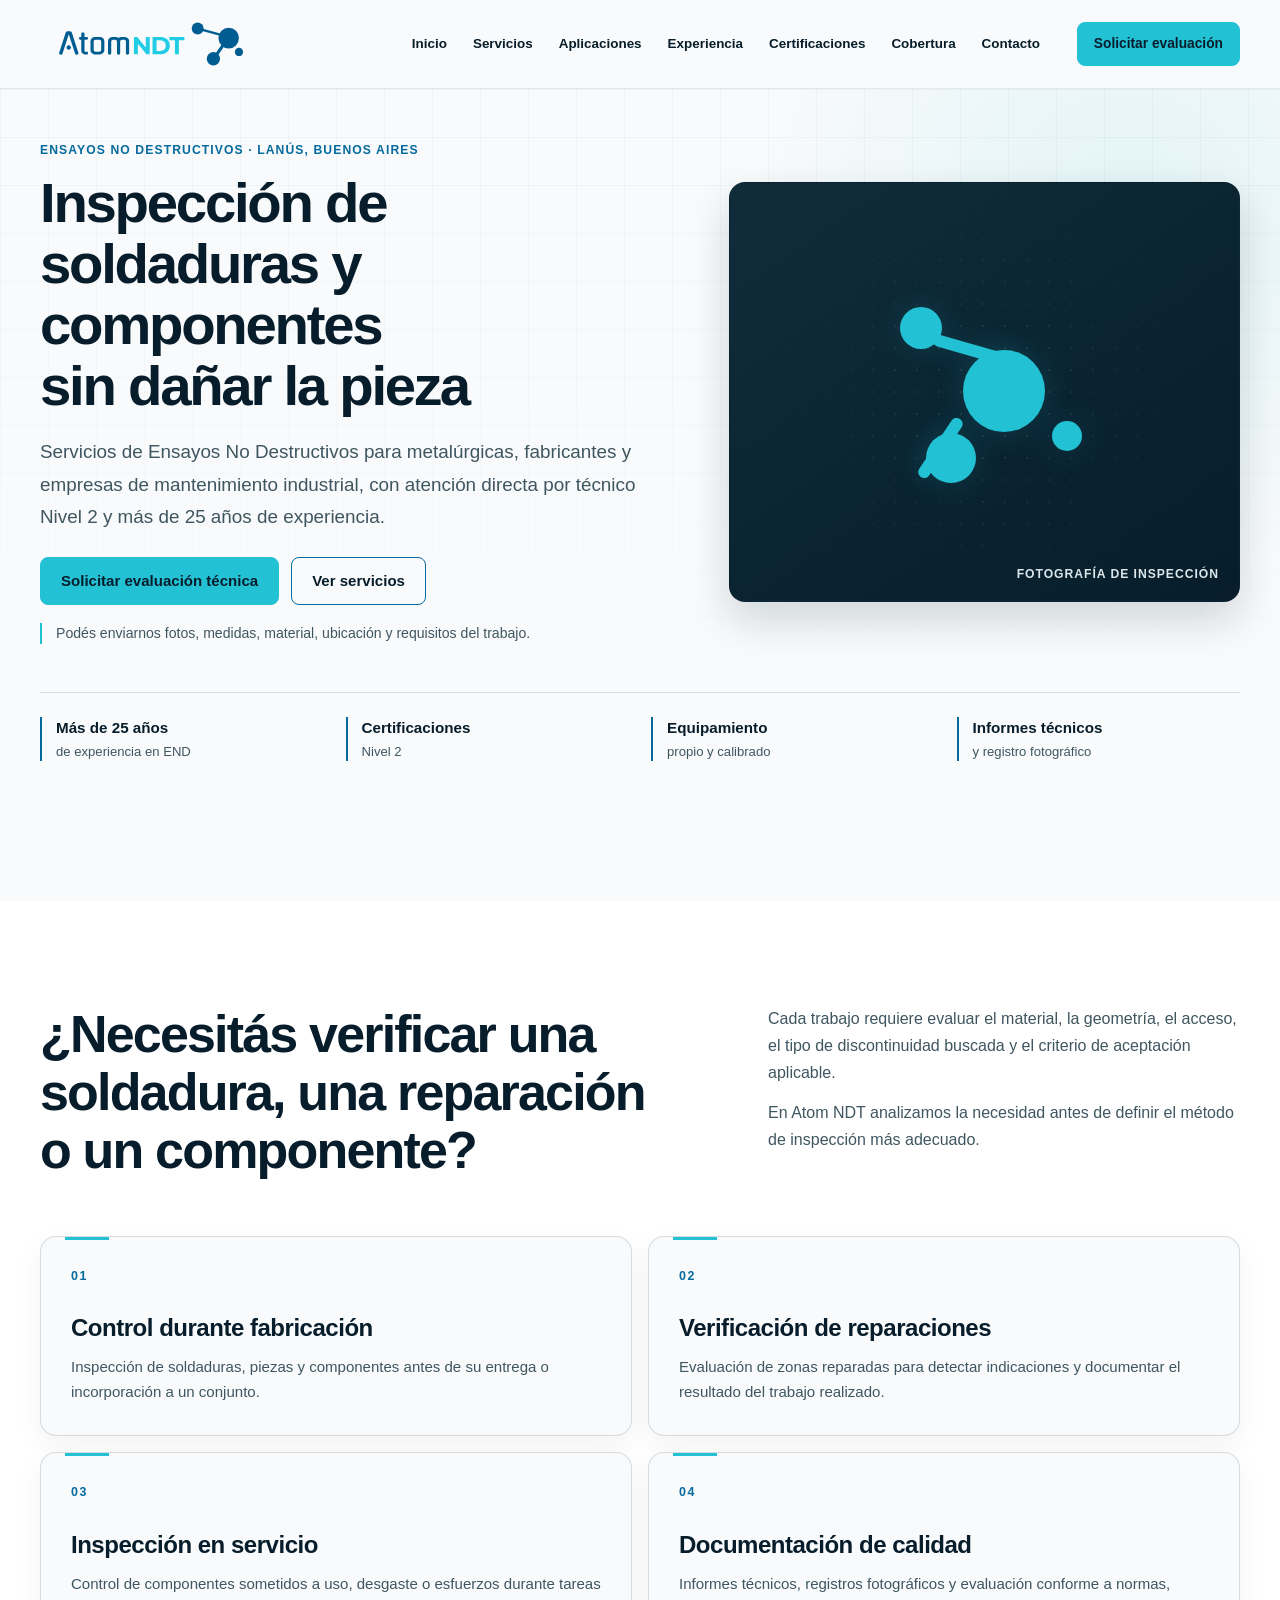
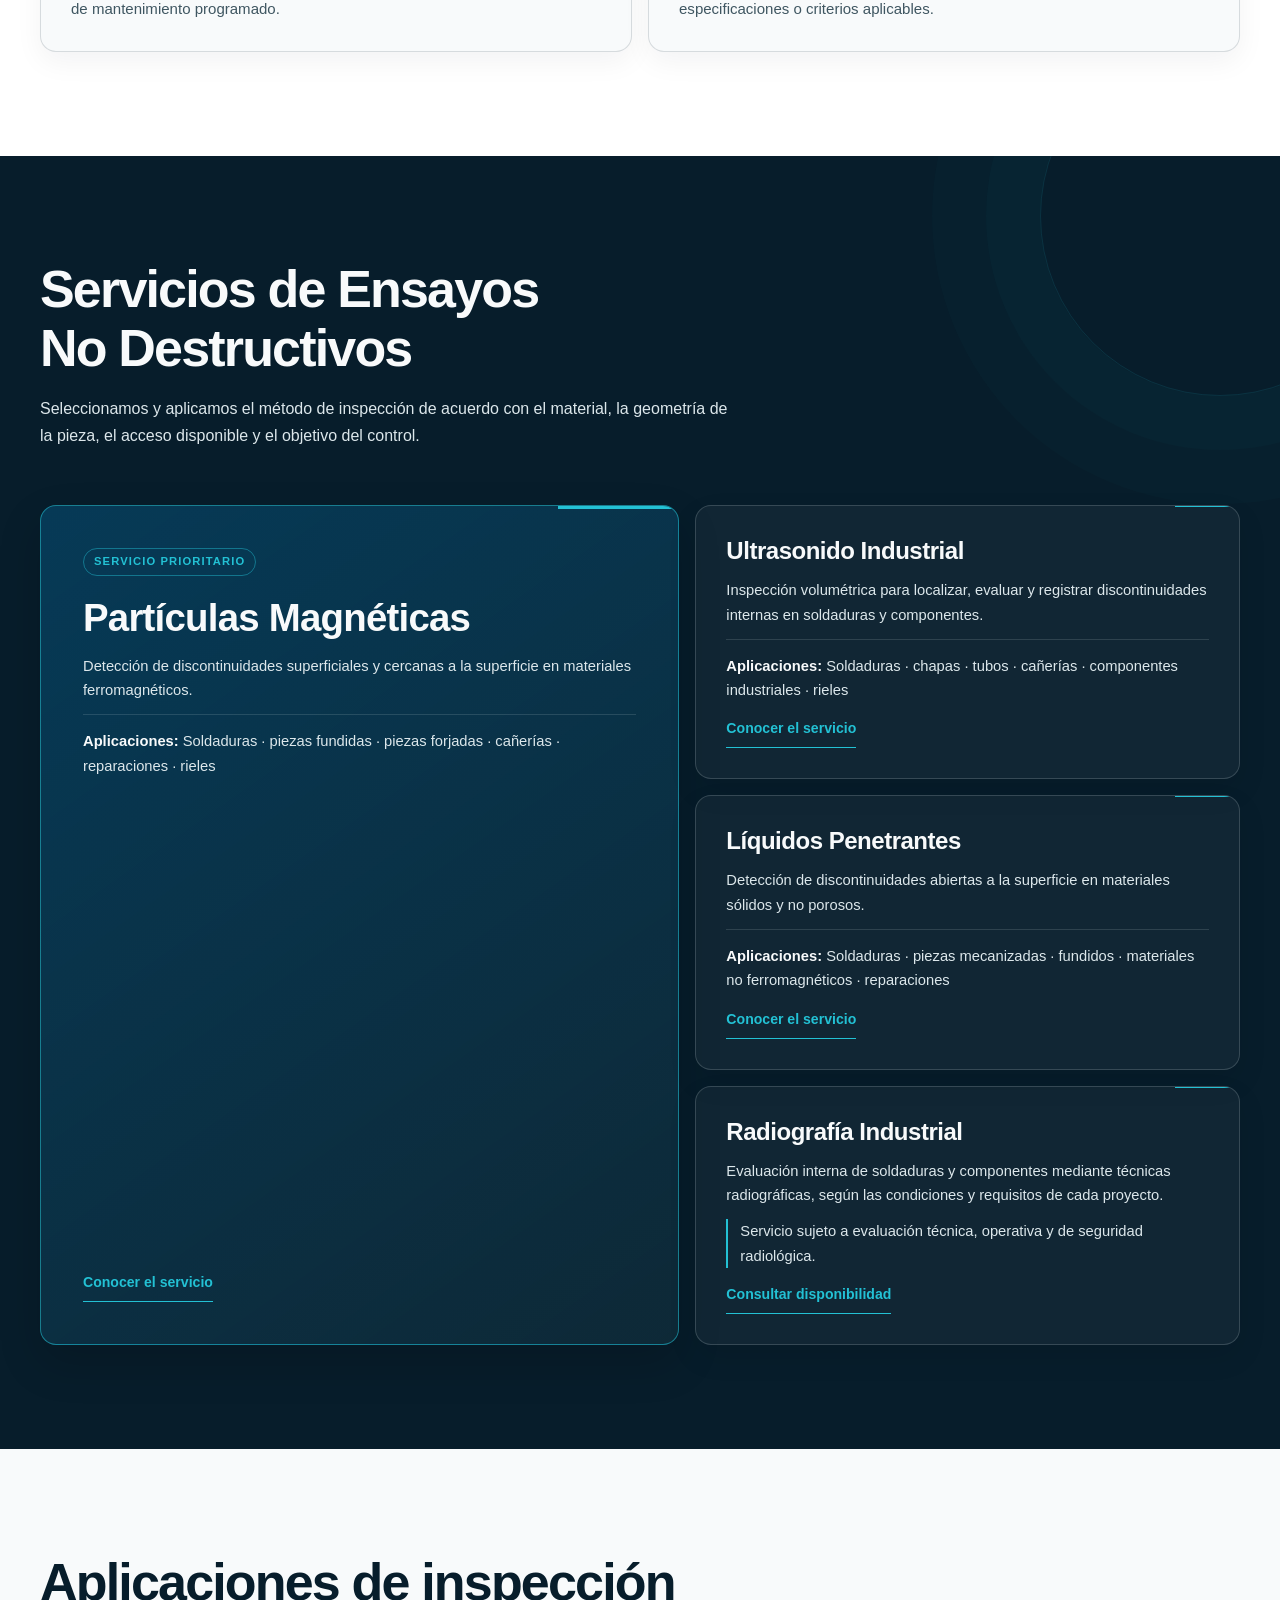
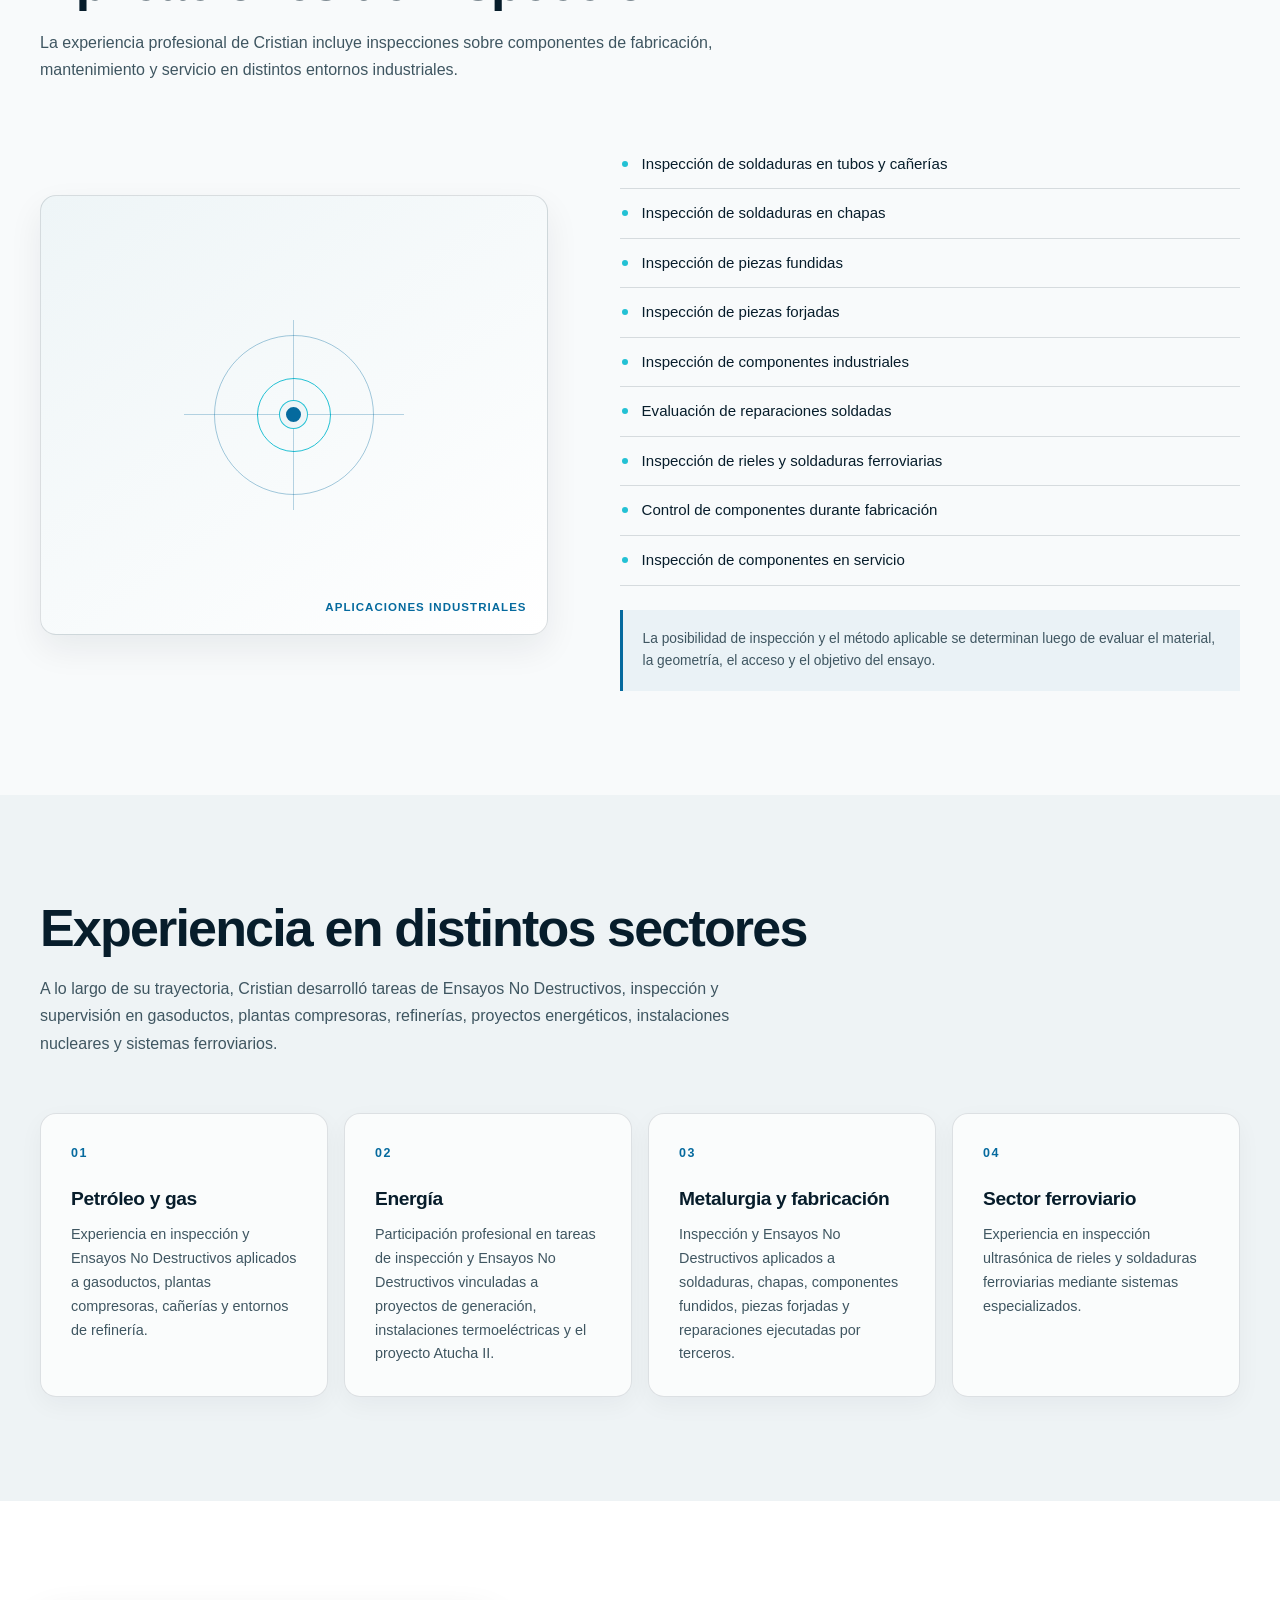
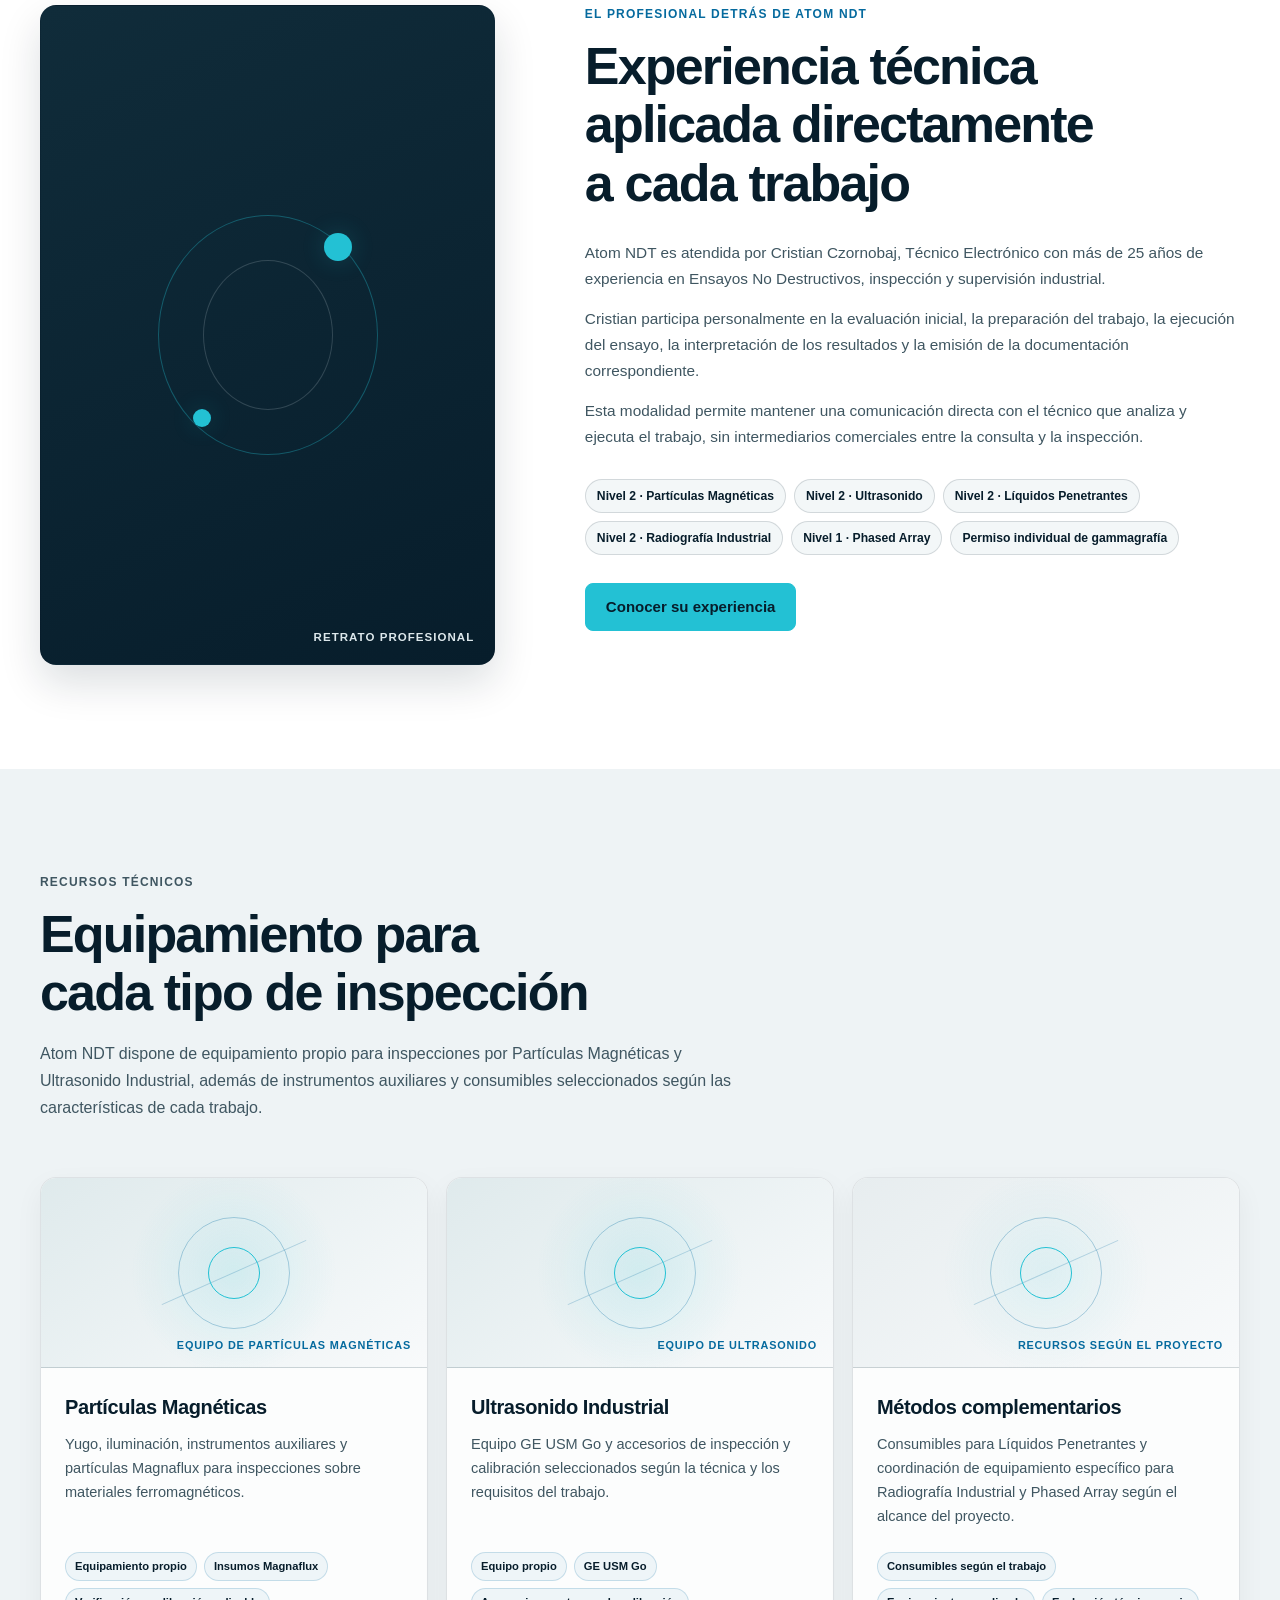
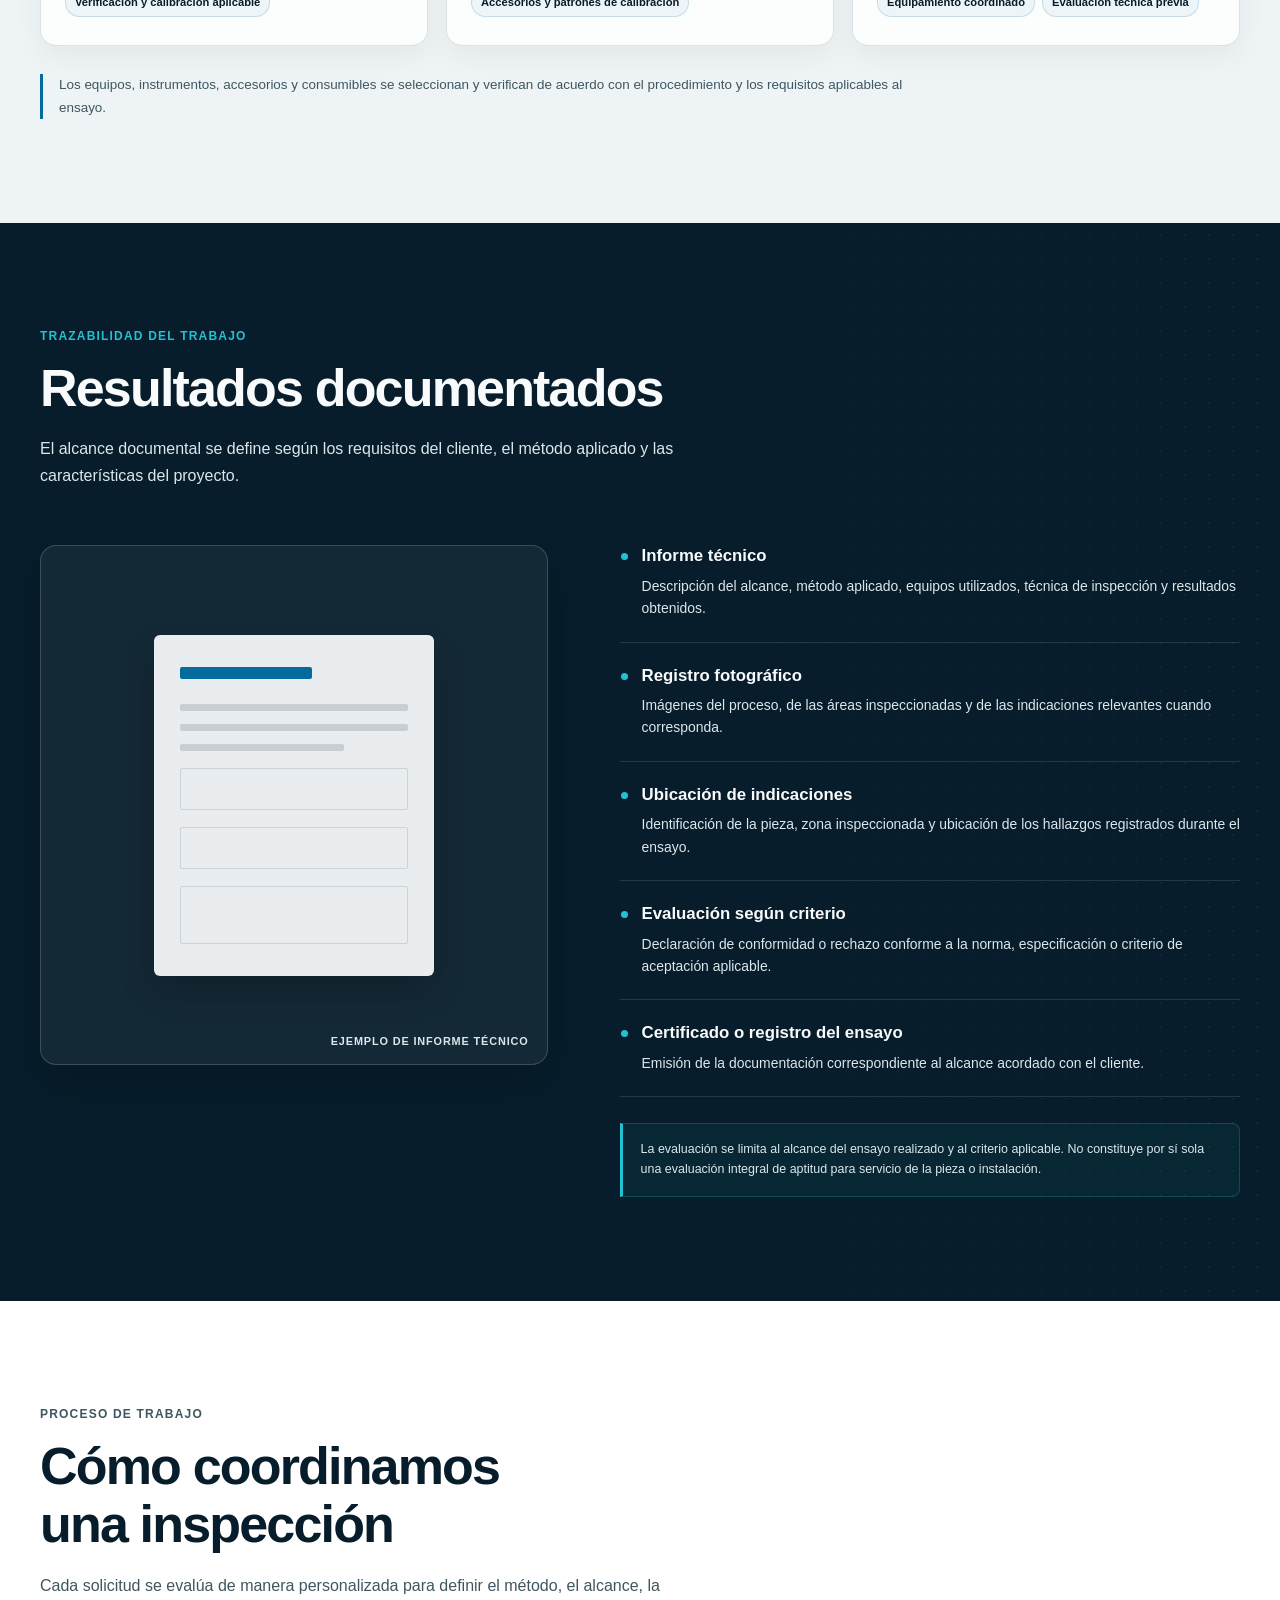
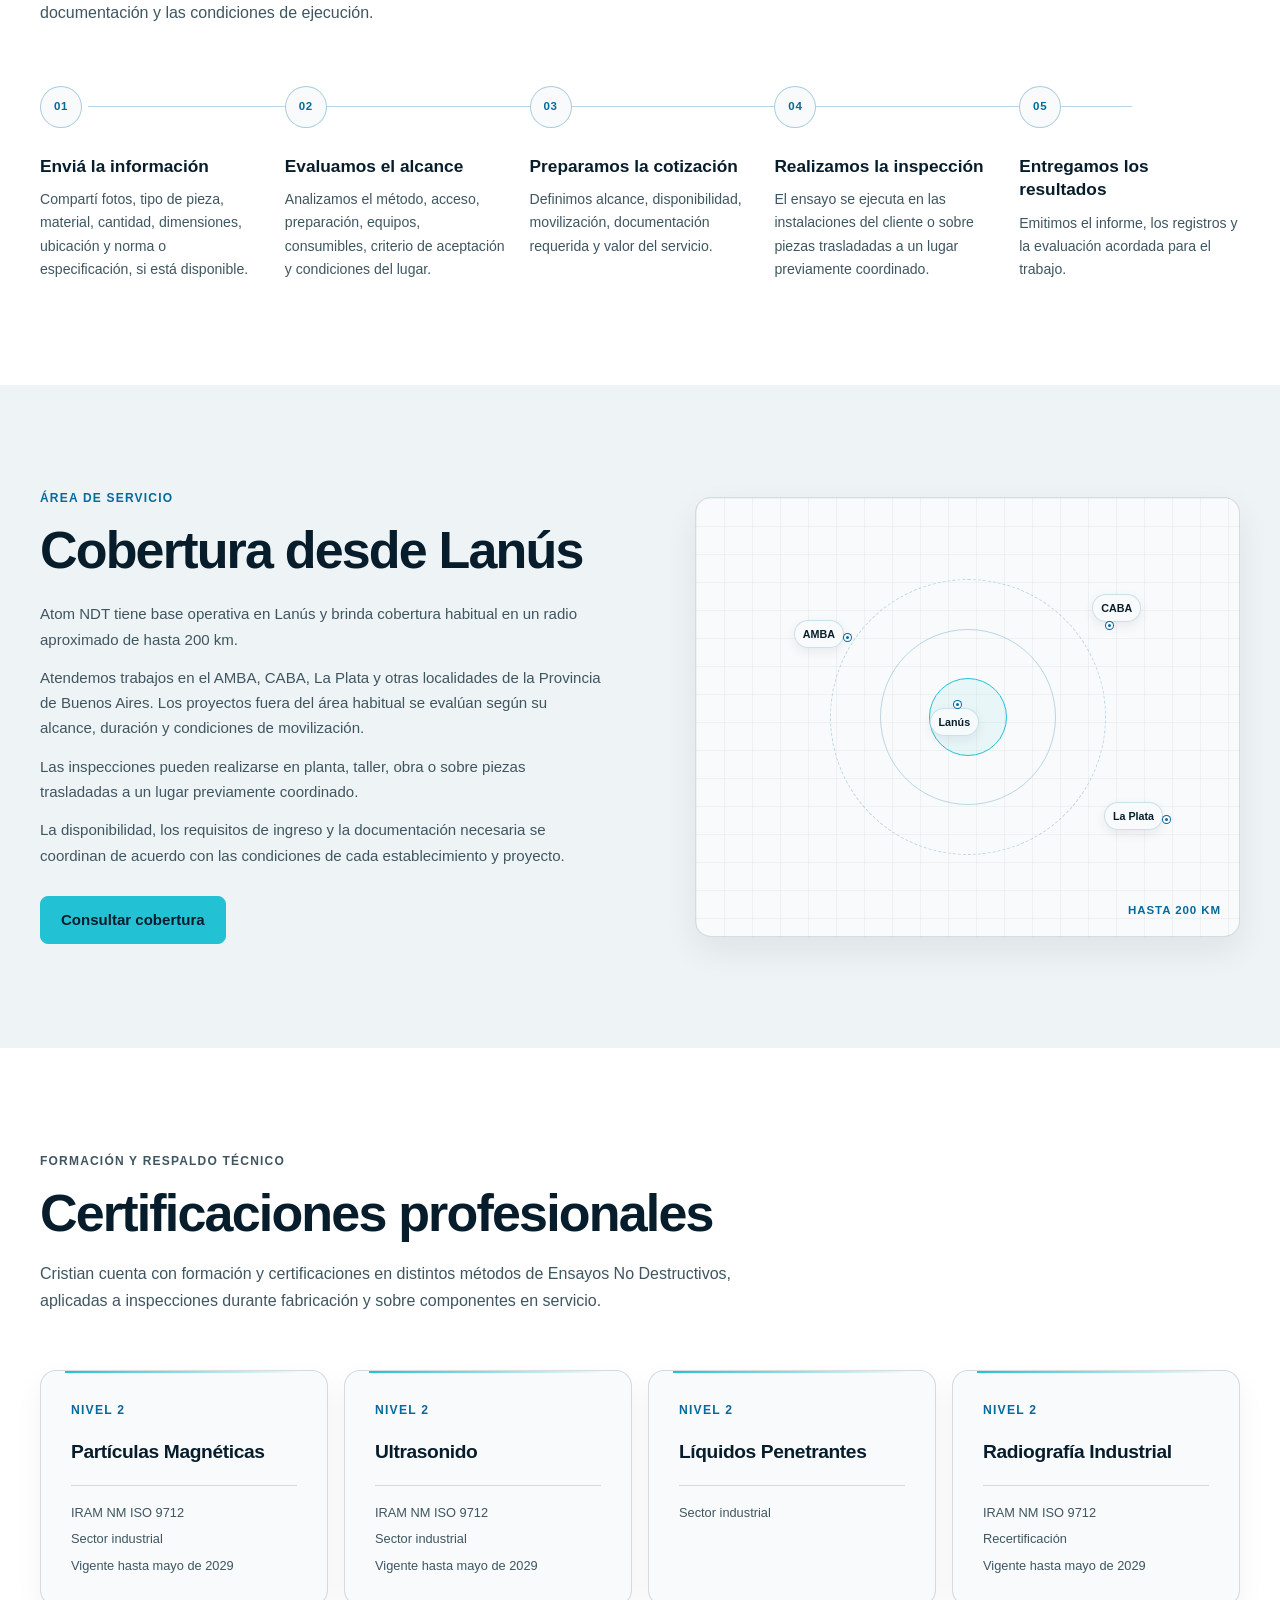
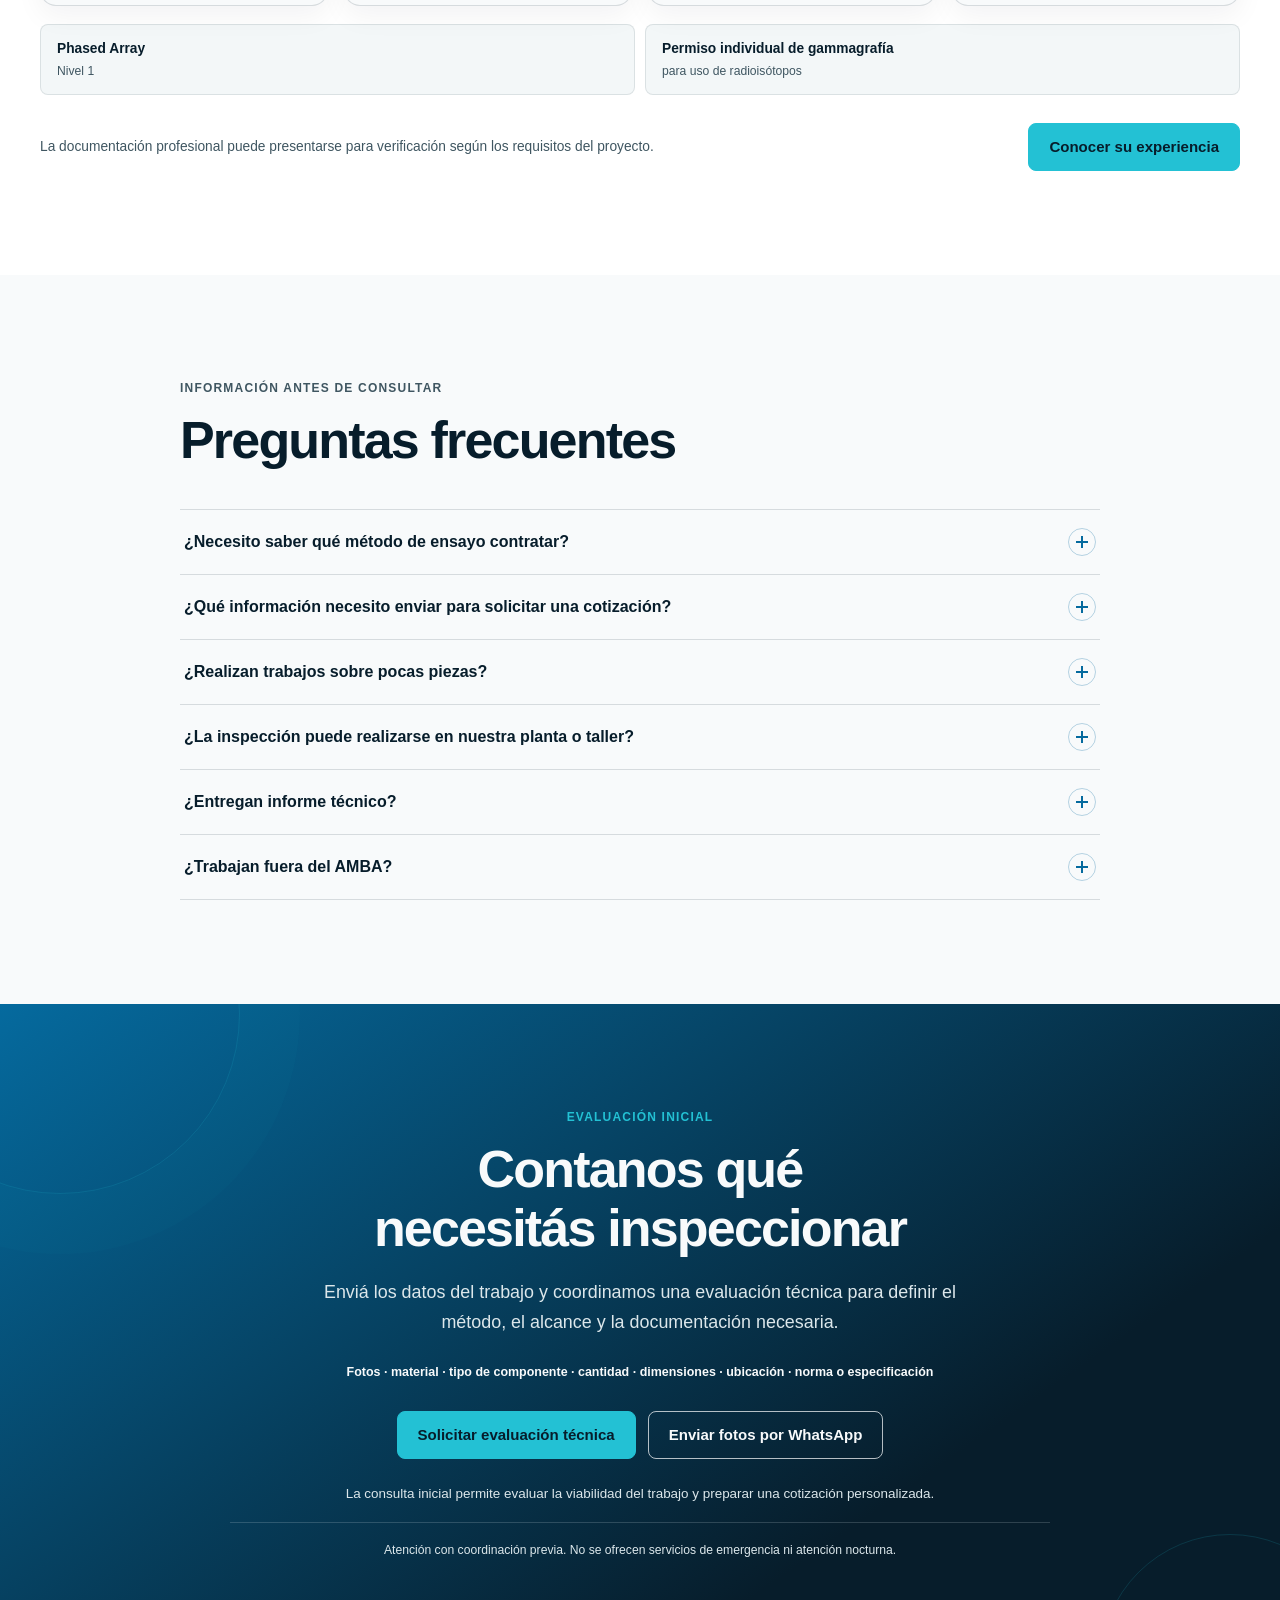
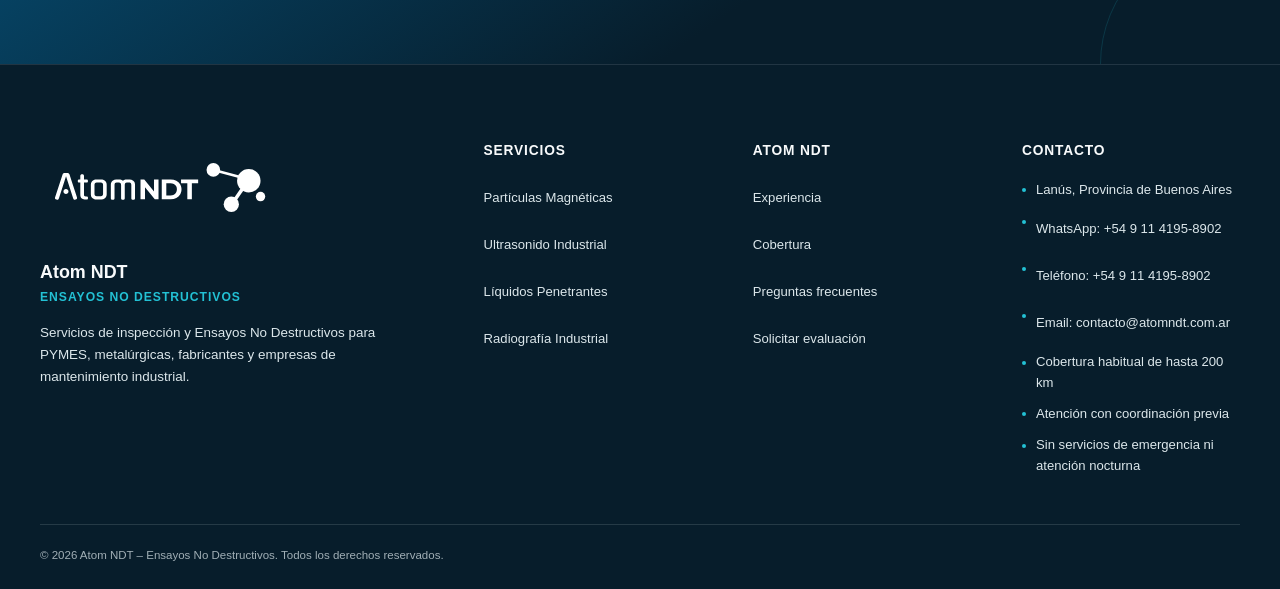
==== index.html @ 3767a413 "Initial Atom NDT website" ====
<!DOCTYPE html>
<html lang="es-AR">
<head>
  <meta charset="UTF-8">
  <meta name="viewport" content="width=device-width, initial-scale=1">
  <meta name="description" content="Servicios de Ensayos No Destructivos para PYMES, metalúrgicas, fabricantes y empresas de mantenimiento. Partículas Magnéticas, Ultrasonido, Líquidos Penetrantes y Radiografía Industrial con base en Lanús.">
  <meta name="robots" content="index, follow">
  <meta name="author" content="Atom NDT">

  <title>Atom NDT | Ensayos No Destructivos en Buenos Aires</title>

  <link rel="canonical" href="https://atomndt.com.ar/">
  <meta property="og:type" content="website">
  <meta property="og:locale" content="es_AR">
  <meta property="og:site_name" content="Atom NDT">
  <meta property="og:title" content="Atom NDT | Ensayos No Destructivos">
  <meta property="og:description" content="Inspección de soldaduras, piezas y componentes mediante Ensayos No Destructivos, con atención directa y base operativa en Lanús.">
  <meta property="og:url" content="https://atomndt.com.ar/">
  <meta property="og:image" content="https://atomndt.com.ar/assets/images/og-atom-ndt.jpg">
  <meta property="og:image:secure_url" content="https://atomndt.com.ar/assets/images/og-atom-ndt.jpg">
  <meta property="og:image:type" content="image/jpeg">
  <meta property="og:image:width" content="1200">
  <meta property="og:image:height" content="630">
  <meta property="og:image:alt" content="Atom NDT – Ensayos No Destructivos">

  <meta name="twitter:card" content="summary_large_image">
  <meta name="twitter:title" content="Atom NDT | Ensayos No Destructivos">
  <meta name="twitter:description" content="Servicios de Ensayos No Destructivos para empresas industriales, con atención directa desde Lanús.">
  <meta name="twitter:image" content="https://atomndt.com.ar/assets/images/og-atom-ndt.jpg">
  <meta name="twitter:image:alt" content="Atom NDT – Ensayos No Destructivos">

  <link rel="icon" type="image/png" href="assets/images/favicon-atomndt.png">
  <link rel="shortcut icon" type="image/png" href="assets/images/favicon-atomndt.png">
  <link rel="stylesheet" href="css/styles.css">

  <script type="application/ld+json">
    {
      "@context": "https://schema.org",
      "@type": "ProfessionalService",
      "name": "Atom NDT",
      "alternateName": "Atom NDT – Ensayos No Destructivos",
      "url": "https://atomndt.com.ar/",
      "email": "contacto@atomndt.com.ar",
      "telephone": "+5491141958902",
      "description": "Servicios de Ensayos No Destructivos para empresas industriales.",
      "areaServed": [
        "Lanús",
        "Área Metropolitana de Buenos Aires",
        "Provincia de Buenos Aires"
      ],
      "address": {
        "@type": "PostalAddress",
        "addressLocality": "Lanús",
        "addressRegion": "Buenos Aires",
        "addressCountry": "AR"
      },
      "knowsAbout": [
        "Partículas Magnéticas",
        "Ultrasonido Industrial",
        "Líquidos Penetrantes",
        "Radiografía Industrial"
      ]
    }
  </script>
</head>
<body>
  <header class="site-header" data-header>
    <div class="container header-inner">
      <a class="brand site-brand site-brand--header" href="#inicio" aria-label="Atom NDT — Inicio">
        <img class="site-brand__image site-brand__image--header" src="assets/images/logo-atom-ndt-header.svg" alt="Atom NDT – Ensayos No Destructivos" width="3276" height="1208">
      </a>

      <button class="menu-toggle" type="button" aria-label="Abrir menú" aria-expanded="false" aria-controls="primary-navigation" data-menu-toggle>
        <span aria-hidden="true"></span>
        <span aria-hidden="true"></span>
        <span aria-hidden="true"></span>
      </button>

      <nav class="primary-navigation" id="primary-navigation" aria-label="Navegación principal" data-navigation>
        <ul class="nav-list">
          <li><a href="#inicio">Inicio</a></li>
          <li><a href="#servicios">Servicios</a></li>
          <li><a href="#aplicaciones-industriales">Aplicaciones</a></li>
          <li><a href="#experiencia">Experiencia</a></li>
          <li><a href="#certificaciones">Certificaciones</a></li>
          <li><a href="#cobertura">Cobertura</a></li>
          <li><a href="#contacto">Contacto</a></li>
        </ul>
        <a class="button button-small nav-cta" href="https://wa.me/5491141958902?text=Hola%2C%20quisiera%20solicitar%20una%20evaluaci%C3%B3n%20t%C3%A9cnica%20para%20un%20trabajo%20de%20Ensayos%20No%20Destructivos." target="_blank" rel="noopener noreferrer">Solicitar evaluación</a>
      </nav>
    </div>
  </header>

  <main>
    <section class="hero" id="inicio">
      <div class="container hero-grid">
        <div class="hero-content">
          <p class="eyebrow">Ensayos No Destructivos <span aria-hidden="true">·</span> Lanús, Buenos Aires</p>
          <h1>Inspección de soldaduras y componentes sin dañar la pieza</h1>
          <p class="hero-summary">Servicios de Ensayos No Destructivos para metalúrgicas, fabricantes y empresas de mantenimiento industrial, con atención directa por técnico Nivel 2 y más de 25 años de experiencia.</p>

          <div class="hero-actions">
            <a class="button" href="https://wa.me/5491141958902?text=Hola%2C%20quisiera%20solicitar%20una%20evaluaci%C3%B3n%20t%C3%A9cnica%20para%20un%20trabajo%20de%20Ensayos%20No%20Destructivos." target="_blank" rel="noopener noreferrer">Solicitar evaluación técnica</a>
            <a class="button button-secondary" href="#servicios">Ver servicios</a>
          </div>

          <p class="hero-note">Podés enviarnos fotos, medidas, material, ubicación y requisitos del trabajo.</p>
        </div>

        <div class="hero-visual" role="img" aria-label="Espacio reservado para una fotografía de inspección">
          <div class="visual-grid" aria-hidden="true"></div>
          <div class="atom-mark" aria-hidden="true">
            <span class="atom-node atom-node-large"></span>
            <span class="atom-node atom-node-top"></span>
            <span class="atom-node atom-node-bottom"></span>
            <span class="atom-node atom-node-side"></span>
            <span class="atom-line atom-line-top"></span>
            <span class="atom-line atom-line-bottom"></span>
          </div>
          <p>Fotografía de inspección</p>
        </div>
      </div>

      <div class="container">
        <ul class="hero-indicators" aria-label="Características destacadas">
          <li><strong>Más de 25 años</strong><span>de experiencia en END</span></li>
          <li><strong>Certificaciones</strong><span>Nivel 2</span></li>
          <li><strong>Equipamiento</strong><span>propio y calibrado</span></li>
          <li><strong>Informes técnicos</strong><span>y registro fotográfico</span></li>
        </ul>
      </div>
    </section>

    <section class="problems-section" id="necesidades" aria-labelledby="problems-title">
      <div class="container">
        <div class="section-heading problems-heading">
          <h2 id="problems-title">¿Necesitás verificar una soldadura, una reparación o un componente?</h2>
          <div class="section-introduction">
            <p>Cada trabajo requiere evaluar el material, la geometría, el acceso, el tipo de discontinuidad buscada y el criterio de aceptación aplicable.</p>
            <p>En Atom NDT analizamos la necesidad antes de definir el método de inspección más adecuado.</p>
          </div>
        </div>

        <div class="problems-grid">
          <article class="problem-card">
            <span class="card-number" aria-hidden="true">01</span>
            <h3>Control durante fabricación</h3>
            <p>Inspección de soldaduras, piezas y componentes antes de su entrega o incorporación a un conjunto.</p>
          </article>

          <article class="problem-card">
            <span class="card-number" aria-hidden="true">02</span>
            <h3>Verificación de reparaciones</h3>
            <p>Evaluación de zonas reparadas para detectar indicaciones y documentar el resultado del trabajo realizado.</p>
          </article>

          <article class="problem-card">
            <span class="card-number" aria-hidden="true">03</span>
            <h3>Inspección en servicio</h3>
            <p>Control de componentes sometidos a uso, desgaste o esfuerzos durante tareas de mantenimiento programado.</p>
          </article>

          <article class="problem-card">
            <span class="card-number" aria-hidden="true">04</span>
            <h3>Documentación de calidad</h3>
            <p>Informes técnicos, registros fotográficos y evaluación conforme a normas, especificaciones o criterios aplicables.</p>
          </article>
        </div>
      </div>
    </section>

    <section class="services-section" id="servicios" aria-labelledby="services-title">
      <div class="container">
        <div class="section-heading services-heading">
          <h2 id="services-title">Servicios de Ensayos No Destructivos</h2>
          <p>Seleccionamos y aplicamos el método de inspección de acuerdo con el material, la geometría de la pieza, el acceso disponible y el objetivo del control.</p>
        </div>

        <div class="services-grid">
          <article class="service-card service-card-primary">
            <p class="service-label">Servicio prioritario</p>
            <h3>Partículas Magnéticas</h3>
            <p>Detección de discontinuidades superficiales y cercanas a la superficie en materiales ferromagnéticos.</p>
            <p class="service-applications"><strong>Aplicaciones:</strong> Soldaduras · piezas fundidas · piezas forjadas · cañerías · reparaciones · rieles</p>
            <a class="service-link" href="particulas-magneticas.html">Conocer el servicio</a>
          </article>

          <article class="service-card">
            <h3>Ultrasonido Industrial</h3>
            <p>Inspección volumétrica para localizar, evaluar y registrar discontinuidades internas en soldaduras y componentes.</p>
            <p class="service-applications"><strong>Aplicaciones:</strong> Soldaduras · chapas · tubos · cañerías · componentes industriales · rieles</p>
            <a class="service-link" href="ultrasonido-industrial.html">Conocer el servicio</a>
          </article>

          <article class="service-card">
            <h3>Líquidos Penetrantes</h3>
            <p>Detección de discontinuidades abiertas a la superficie en materiales sólidos y no porosos.</p>
            <p class="service-applications"><strong>Aplicaciones:</strong> Soldaduras · piezas mecanizadas · fundidos · materiales no ferromagnéticos · reparaciones</p>
            <a class="service-link" href="liquidos-penetrantes.html">Conocer el servicio</a>
          </article>

          <article class="service-card">
            <h3>Radiografía Industrial</h3>
            <p>Evaluación interna de soldaduras y componentes mediante técnicas radiográficas, según las condiciones y requisitos de cada proyecto.</p>
            <p class="service-notice">Servicio sujeto a evaluación técnica, operativa y de seguridad radiológica.</p>
            <a class="service-link" href="https://wa.me/5491141958902?text=Hola%2C%20quisiera%20solicitar%20una%20evaluaci%C3%B3n%20t%C3%A9cnica%20para%20un%20trabajo%20de%20Ensayos%20No%20Destructivos." target="_blank" rel="noopener noreferrer">Consultar disponibilidad</a>
          </article>
        </div>
      </div>
    </section>

    <section class="applications-section" id="aplicaciones-industriales" aria-labelledby="applications-title">
      <div class="container">
        <div class="section-heading applications-heading">
          <h2 id="applications-title">Aplicaciones de inspección</h2>
          <p>La experiencia profesional de Cristian incluye inspecciones sobre componentes de fabricación, mantenimiento y servicio en distintos entornos industriales.</p>
        </div>

        <div class="applications-layout">
          <div class="applications-visual" role="img" aria-label="Representación técnica provisional de aplicaciones industriales">
            <div class="applications-pattern" aria-hidden="true">
              <span class="technical-ring technical-ring-large"></span>
              <span class="technical-ring technical-ring-small"></span>
              <span class="technical-axis technical-axis-horizontal"></span>
              <span class="technical-axis technical-axis-vertical"></span>
              <span class="technical-point"></span>
            </div>
            <p>Aplicaciones industriales</p>
          </div>

          <div class="applications-content">
            <ul class="applications-list">
              <li>Inspección de soldaduras en tubos y cañerías</li>
              <li>Inspección de soldaduras en chapas</li>
              <li>Inspección de piezas fundidas</li>
              <li>Inspección de piezas forjadas</li>
              <li>Inspección de componentes industriales</li>
              <li>Evaluación de reparaciones soldadas</li>
              <li>Inspección de rieles y soldaduras ferroviarias</li>
              <li>Control de componentes durante fabricación</li>
              <li>Inspección de componentes en servicio</li>
            </ul>
            <p class="technical-note">La posibilidad de inspección y el método aplicable se determinan luego de evaluar el material, la geometría, el acceso y el objetivo del ensayo.</p>
          </div>
        </div>
      </div>
    </section>

    <section class="sectors-section" id="sectores" aria-labelledby="sectors-title">
      <div class="container">
        <div class="section-heading sectors-heading">
          <h2 id="sectors-title">Experiencia en distintos sectores</h2>
          <p>A lo largo de su trayectoria, Cristian desarrolló tareas de Ensayos No Destructivos, inspección y supervisión en gasoductos, plantas compresoras, refinerías, proyectos energéticos, instalaciones nucleares y sistemas ferroviarios.</p>
        </div>

        <div class="sectors-grid">
          <article class="sector-card">
            <span class="card-number" aria-hidden="true">01</span>
            <h3>Petróleo y gas</h3>
            <p>Experiencia en inspección y Ensayos No Destructivos aplicados a gasoductos, plantas compresoras, cañerías y entornos de refinería.</p>
          </article>

          <article class="sector-card">
            <span class="card-number" aria-hidden="true">02</span>
            <h3>Energía</h3>
            <p>Participación profesional en tareas de inspección y Ensayos No Destructivos vinculadas a proyectos de generación, instalaciones termoeléctricas y el proyecto Atucha II.</p>
          </article>

          <article class="sector-card">
            <span class="card-number" aria-hidden="true">03</span>
            <h3>Metalurgia y fabricación</h3>
            <p>Inspección y Ensayos No Destructivos aplicados a soldaduras, chapas, componentes fundidos, piezas forjadas y reparaciones ejecutadas por terceros.</p>
          </article>

          <article class="sector-card">
            <span class="card-number" aria-hidden="true">04</span>
            <h3>Sector ferroviario</h3>
            <p>Experiencia en inspección ultrasónica de rieles y soldaduras ferroviarias mediante sistemas especializados.</p>
          </article>
        </div>
      </div>
    </section>

    <section class="professional-section" id="experiencia" aria-labelledby="professional-title">
      <div class="container professional-grid">
        <div class="professional-intro">
          <p class="section-kicker">El profesional detrás de Atom NDT</p>
          <h2 id="professional-title">Experiencia técnica aplicada directamente a cada trabajo</h2>
        </div>

        <div class="professional-visual" role="img" aria-label="Espacio reservado para un retrato profesional de Cristian Czornobaj">
          <div class="portrait-pattern" aria-hidden="true">
            <span class="portrait-orbit portrait-orbit-large"></span>
            <span class="portrait-orbit portrait-orbit-small"></span>
            <span class="portrait-node portrait-node-top"></span>
            <span class="portrait-node portrait-node-bottom"></span>
          </div>
          <p>Retrato profesional</p>
        </div>

        <div class="professional-details">
          <div class="professional-copy">
            <p>Atom NDT es atendida por Cristian Czornobaj, Técnico Electrónico con más de 25 años de experiencia en Ensayos No Destructivos, inspección y supervisión industrial.</p>
            <p>Cristian participa personalmente en la evaluación inicial, la preparación del trabajo, la ejecución del ensayo, la interpretación de los resultados y la emisión de la documentación correspondiente.</p>
            <p>Esta modalidad permite mantener una comunicación directa con el técnico que analiza y ejecuta el trabajo, sin intermediarios comerciales entre la consulta y la inspección.</p>
          </div>

          <ul class="qualifications-list" aria-label="Calificaciones resumidas">
            <li>Nivel 2 <span aria-hidden="true">·</span> Partículas Magnéticas</li>
            <li>Nivel 2 <span aria-hidden="true">·</span> Ultrasonido</li>
            <li>Nivel 2 <span aria-hidden="true">·</span> Líquidos Penetrantes</li>
            <li>Nivel 2 <span aria-hidden="true">·</span> Radiografía Industrial</li>
            <li>Nivel 1 <span aria-hidden="true">·</span> Phased Array</li>
            <li>Permiso individual de gammagrafía</li>
          </ul>

          <a class="button professional-link" href="experiencia.html">Conocer su experiencia</a>
        </div>
      </div>
    </section>

    <section class="equipment-section" id="equipamiento" aria-labelledby="equipment-title">
      <div class="container">
        <div class="section-heading equipment-heading">
          <p class="section-kicker">Recursos técnicos</p>
          <h2 id="equipment-title">Equipamiento para cada tipo de inspección</h2>
          <p>Atom NDT dispone de equipamiento propio para inspecciones por Partículas Magnéticas y Ultrasonido Industrial, además de instrumentos auxiliares y consumibles seleccionados según las características de cada trabajo.</p>
        </div>

        <div class="equipment-grid">
          <article class="equipment-card">
            <div class="equipment-placeholder" role="img" aria-label="Espacio reservado para una fotografía del equipo de Partículas Magnéticas">
              <span aria-hidden="true"></span>
              <p>Equipo de Partículas Magnéticas</p>
            </div>
            <div class="equipment-card-content">
              <h3>Partículas Magnéticas</h3>
              <p>Yugo, iluminación, instrumentos auxiliares y partículas Magnaflux para inspecciones sobre materiales ferromagnéticos.</p>
              <ul class="equipment-tags" aria-label="Características del equipamiento">
                <li>Equipamiento propio</li>
                <li>Insumos Magnaflux</li>
                <li>Verificación y calibración aplicable</li>
              </ul>
            </div>
          </article>

          <article class="equipment-card">
            <div class="equipment-placeholder" role="img" aria-label="Espacio reservado para una fotografía del equipo de Ultrasonido">
              <span aria-hidden="true"></span>
              <p>Equipo de Ultrasonido</p>
            </div>
            <div class="equipment-card-content">
              <h3>Ultrasonido Industrial</h3>
              <p>Equipo GE USM Go y accesorios de inspección y calibración seleccionados según la técnica y los requisitos del trabajo.</p>
              <ul class="equipment-tags" aria-label="Características del equipamiento">
                <li>Equipo propio</li>
                <li>GE USM Go</li>
                <li>Accesorios y patrones de calibración</li>
              </ul>
            </div>
          </article>

          <article class="equipment-card equipment-card-coordinated">
            <div class="equipment-placeholder" role="img" aria-label="Espacio reservado para recursos coordinados según el proyecto">
              <span aria-hidden="true"></span>
              <p>Recursos según el proyecto</p>
            </div>
            <div class="equipment-card-content">
              <h3>Métodos complementarios</h3>
              <p>Consumibles para Líquidos Penetrantes y coordinación de equipamiento específico para Radiografía Industrial y Phased Array según el alcance del proyecto.</p>
              <ul class="equipment-tags" aria-label="Características de los recursos">
                <li>Consumibles según el trabajo</li>
                <li>Equipamiento coordinado</li>
                <li>Evaluación técnica previa</li>
              </ul>
            </div>
          </article>
        </div>

        <p class="equipment-note">Los equipos, instrumentos, accesorios y consumibles se seleccionan y verifican de acuerdo con el procedimiento y los requisitos aplicables al ensayo.</p>
      </div>
    </section>

    <section class="results-section" id="resultados" aria-labelledby="results-title">
      <div class="container">
        <div class="section-heading results-heading">
          <p class="section-kicker">Trazabilidad del trabajo</p>
          <h2 id="results-title">Resultados documentados</h2>
          <p>El alcance documental se define según los requisitos del cliente, el método aplicado y las características del proyecto.</p>
        </div>

        <div class="results-layout">
          <div class="report-placeholder" role="img" aria-label="Espacio reservado para un ejemplo abstracto de informe técnico">
            <div class="report-sheet" aria-hidden="true">
              <span class="report-heading-line"></span>
              <span></span>
              <span></span>
              <span class="report-short-line"></span>
              <span class="report-field"></span>
              <span class="report-field"></span>
              <span class="report-field report-field-wide"></span>
            </div>
            <p>Ejemplo de informe técnico</p>
          </div>

          <div class="results-content">
            <ul class="deliverables-list">
              <li>
                <h3>Informe técnico</h3>
                <p>Descripción del alcance, método aplicado, equipos utilizados, técnica de inspección y resultados obtenidos.</p>
              </li>
              <li>
                <h3>Registro fotográfico</h3>
                <p>Imágenes del proceso, de las áreas inspeccionadas y de las indicaciones relevantes cuando corresponda.</p>
              </li>
              <li>
                <h3>Ubicación de indicaciones</h3>
                <p>Identificación de la pieza, zona inspeccionada y ubicación de los hallazgos registrados durante el ensayo.</p>
              </li>
              <li>
                <h3>Evaluación según criterio</h3>
                <p>Declaración de conformidad o rechazo conforme a la norma, especificación o criterio de aceptación aplicable.</p>
              </li>
              <li>
                <h3>Certificado o registro del ensayo</h3>
                <p>Emisión de la documentación correspondiente al alcance acordado con el cliente.</p>
              </li>
            </ul>
            <p class="results-note">La evaluación se limita al alcance del ensayo realizado y al criterio aplicable. No constituye por sí sola una evaluación integral de aptitud para servicio de la pieza o instalación.</p>
          </div>
        </div>
      </div>
    </section>

    <section class="process-section" id="proceso" aria-labelledby="process-title">
      <div class="container">
        <div class="section-heading process-heading">
          <p class="section-kicker">Proceso de trabajo</p>
          <h2 id="process-title">Cómo coordinamos una inspección</h2>
          <p>Cada solicitud se evalúa de manera personalizada para definir el método, el alcance, la documentación y las condiciones de ejecución.</p>
        </div>

        <ol class="process-list">
          <li>
            <article class="process-step">
              <span class="process-number" aria-hidden="true">01</span>
              <h3>Enviá la información</h3>
              <p>Compartí fotos, tipo de pieza, material, cantidad, dimensiones, ubicación y norma o especificación, si está disponible.</p>
            </article>
          </li>
          <li>
            <article class="process-step">
              <span class="process-number" aria-hidden="true">02</span>
              <h3>Evaluamos el alcance</h3>
              <p>Analizamos el método, acceso, preparación, equipos, consumibles, criterio de aceptación y condiciones del lugar.</p>
            </article>
          </li>
          <li>
            <article class="process-step">
              <span class="process-number" aria-hidden="true">03</span>
              <h3>Preparamos la cotización</h3>
              <p>Definimos alcance, disponibilidad, movilización, documentación requerida y valor del servicio.</p>
            </article>
          </li>
          <li>
            <article class="process-step">
              <span class="process-number" aria-hidden="true">04</span>
              <h3>Realizamos la inspección</h3>
              <p>El ensayo se ejecuta en las instalaciones del cliente o sobre piezas trasladadas a un lugar previamente coordinado.</p>
            </article>
          </li>
          <li>
            <article class="process-step">
              <span class="process-number" aria-hidden="true">05</span>
              <h3>Entregamos los resultados</h3>
              <p>Emitimos el informe, los registros y la evaluación acordada para el trabajo.</p>
            </article>
          </li>
        </ol>
      </div>
    </section>

    <section class="coverage-section" id="cobertura" aria-labelledby="coverage-title">
      <div class="container coverage-layout">
        <div class="coverage-content">
          <p class="section-kicker">Área de servicio</p>
          <h2 id="coverage-title">Cobertura desde Lanús</h2>
          <div class="coverage-copy">
            <p>Atom NDT tiene base operativa en Lanús y brinda cobertura habitual en un radio aproximado de hasta 200 km.</p>
            <p>Atendemos trabajos en el AMBA, CABA, La Plata y otras localidades de la Provincia de Buenos Aires. Los proyectos fuera del área habitual se evalúan según su alcance, duración y condiciones de movilización.</p>
            <p>Las inspecciones pueden realizarse en planta, taller, obra o sobre piezas trasladadas a un lugar previamente coordinado.</p>
            <p>La disponibilidad, los requisitos de ingreso y la documentación necesaria se coordinan de acuerdo con las condiciones de cada establecimiento y proyecto.</p>
          </div>
          <a class="button coverage-link" href="https://wa.me/5491141958902?text=Hola%2C%20quisiera%20solicitar%20una%20evaluaci%C3%B3n%20t%C3%A9cnica%20para%20un%20trabajo%20de%20Ensayos%20No%20Destructivos." target="_blank" rel="noopener noreferrer">Consultar cobertura</a>
        </div>

        <div class="coverage-map" role="img" aria-label="Mapa abstracto e ilustrativo de la cobertura aproximada desde Lanús">
          <div class="coverage-rings" aria-hidden="true">
            <span></span>
            <span></span>
            <span></span>
          </div>
          <ul class="map-labels" aria-hidden="true">
            <li class="map-label map-label-base">Lanús</li>
            <li class="map-label map-label-amba">AMBA</li>
            <li class="map-label map-label-caba">CABA</li>
            <li class="map-label map-label-plata">La Plata</li>
          </ul>
          <p>Hasta 200 km</p>
        </div>
      </div>
    </section>

    <section class="certifications-section" id="certificaciones" aria-labelledby="certifications-title">
      <div class="container">
        <div class="section-heading certifications-heading">
          <p class="section-kicker">Formación y respaldo técnico</p>
          <h2 id="certifications-title">Certificaciones profesionales</h2>
          <p>Cristian cuenta con formación y certificaciones en distintos métodos de Ensayos No Destructivos, aplicadas a inspecciones durante fabricación y sobre componentes en servicio.</p>
        </div>

        <div class="certifications-grid">
          <article class="certification-card">
            <p class="certification-level">Nivel 2</p>
            <h3>Partículas Magnéticas</h3>
            <ul>
              <li>IRAM NM ISO 9712</li>
              <li>Sector industrial</li>
              <li>Vigente hasta mayo de 2029</li>
            </ul>
          </article>

          <article class="certification-card">
            <p class="certification-level">Nivel 2</p>
            <h3>Ultrasonido</h3>
            <ul>
              <li>IRAM NM ISO 9712</li>
              <li>Sector industrial</li>
              <li>Vigente hasta mayo de 2029</li>
            </ul>
          </article>

          <article class="certification-card">
            <p class="certification-level">Nivel 2</p>
            <h3>Líquidos Penetrantes</h3>
            <ul>
              <li>Sector industrial</li>
            </ul>
          </article>

          <article class="certification-card">
            <p class="certification-level">Nivel 2</p>
            <h3>Radiografía Industrial</h3>
            <ul>
              <li>IRAM NM ISO 9712</li>
              <li>Recertificación</li>
              <li>Vigente hasta mayo de 2029</li>
            </ul>
          </article>
        </div>

        <div class="complementary-qualifications" aria-label="Calificaciones complementarias">
          <p><strong>Phased Array</strong><span>Nivel 1</span></p>
          <p><strong>Permiso individual de gammagrafía</strong><span>para uso de radioisótopos</span></p>
        </div>

        <div class="certifications-footer">
          <p>La documentación profesional puede presentarse para verificación según los requisitos del proyecto.</p>
          <a class="button" href="experiencia.html">Conocer su experiencia</a>
        </div>
      </div>
    </section>

    <section class="faq-section" id="preguntas-frecuentes" aria-labelledby="faq-title">
      <div class="container faq-container">
        <div class="section-heading faq-heading">
          <p class="section-kicker">Información antes de consultar</p>
          <h2 id="faq-title">Preguntas frecuentes</h2>
        </div>

        <div class="faq-list" data-faq>
          <article class="faq-item">
            <h3>
              <button type="button" id="faq-question-1" aria-expanded="true" aria-controls="faq-answer-1" data-faq-trigger>
                <span>¿Necesito saber qué método de ensayo contratar?</span>
                <span class="faq-symbol" aria-hidden="true"></span>
              </button>
            </h3>
            <div class="faq-answer" id="faq-answer-1" role="region" aria-labelledby="faq-question-1">
              <p>No necesariamente. Podés enviarnos la información del componente y el objetivo de la inspección para realizar una evaluación inicial.</p>
            </div>
          </article>

          <article class="faq-item">
            <h3>
              <button type="button" id="faq-question-2" aria-expanded="true" aria-controls="faq-answer-2" data-faq-trigger>
                <span>¿Qué información necesito enviar para solicitar una cotización?</span>
                <span class="faq-symbol" aria-hidden="true"></span>
              </button>
            </h3>
            <div class="faq-answer" id="faq-answer-2" role="region" aria-labelledby="faq-question-2">
              <p>Fotos, material, tipo de componente, cantidad, dimensiones, ubicación, fecha requerida y norma o especificación, cuando corresponda.</p>
            </div>
          </article>

          <article class="faq-item">
            <h3>
              <button type="button" id="faq-question-3" aria-expanded="true" aria-controls="faq-answer-3" data-faq-trigger>
                <span>¿Realizan trabajos sobre pocas piezas?</span>
                <span class="faq-symbol" aria-hidden="true"></span>
              </button>
            </h3>
            <div class="faq-answer" id="faq-answer-3" role="region" aria-labelledby="faq-question-3">
              <p>Sí. Se evalúan tanto inspecciones puntuales como trabajos de mayor alcance.</p>
            </div>
          </article>

          <article class="faq-item">
            <h3>
              <button type="button" id="faq-question-4" aria-expanded="true" aria-controls="faq-answer-4" data-faq-trigger>
                <span>¿La inspección puede realizarse en nuestra planta o taller?</span>
                <span class="faq-symbol" aria-hidden="true"></span>
              </button>
            </h3>
            <div class="faq-answer" id="faq-answer-4" role="region" aria-labelledby="faq-question-4">
              <p>Sí. También puede coordinarse la inspección sobre piezas trasladadas a un lugar previamente acordado.</p>
            </div>
          </article>

          <article class="faq-item">
            <h3>
              <button type="button" id="faq-question-5" aria-expanded="true" aria-controls="faq-answer-5" data-faq-trigger>
                <span>¿Entregan informe técnico?</span>
                <span class="faq-symbol" aria-hidden="true"></span>
              </button>
            </h3>
            <div class="faq-answer" id="faq-answer-5" role="region" aria-labelledby="faq-question-5">
              <p>Sí. El alcance puede incluir informe, registro fotográfico, ubicación de indicaciones y evaluación conforme al criterio aplicable.</p>
            </div>
          </article>

          <article class="faq-item">
            <h3>
              <button type="button" id="faq-question-6" aria-expanded="true" aria-controls="faq-answer-6" data-faq-trigger>
                <span>¿Trabajan fuera del AMBA?</span>
                <span class="faq-symbol" aria-hidden="true"></span>
              </button>
            </h3>
            <div class="faq-answer" id="faq-answer-6" role="region" aria-labelledby="faq-question-6">
              <p>Sí. La cobertura habitual es de hasta 200 km desde Lanús y otros destinos se evalúan según las características del proyecto.</p>
            </div>
          </article>
        </div>
      </div>
    </section>

    <section class="contact-section" id="contacto" aria-labelledby="contact-title">
      <div class="container contact-content">
        <p class="section-kicker">Evaluación inicial</p>
        <h2 id="contact-title">Contanos qué necesitás inspeccionar</h2>
        <p class="contact-summary">Enviá los datos del trabajo y coordinamos una evaluación técnica para definir el método, el alcance y la documentación necesaria.</p>
        <p class="contact-details">Fotos · material · tipo de componente · cantidad · dimensiones · ubicación · norma o especificación</p>
        <div class="contact-actions">
          <a class="button" href="https://wa.me/5491141958902?text=Hola%2C%20quisiera%20solicitar%20una%20evaluaci%C3%B3n%20t%C3%A9cnica%20para%20un%20trabajo%20de%20Ensayos%20No%20Destructivos." target="_blank" rel="noopener noreferrer">Solicitar evaluación técnica</a>
          <a class="button button-secondary" href="https://wa.me/5491141958902?text=Hola%2C%20quisiera%20solicitar%20una%20evaluaci%C3%B3n%20t%C3%A9cnica%20para%20un%20trabajo%20de%20Ensayos%20No%20Destructivos." target="_blank" rel="noopener noreferrer">Enviar fotos por WhatsApp</a>
        </div>
        <p class="contact-support">La consulta inicial permite evaluar la viabilidad del trabajo y preparar una cotización personalizada.</p>
        <p class="availability-notice">Atención con coordinación previa. No se ofrecen servicios de emergencia ni atención nocturna.</p>
      </div>
    </section>
  </main>

  <footer class="site-footer">
    <div class="container footer-grid">
      <div class="footer-brand">
        <a class="site-brand site-brand--footer" href="#inicio" aria-label="Atom NDT — Inicio">
          <img class="site-brand__image site-brand__image--footer" src="assets/images/logo-atom-ndt-footer.svg" alt="Atom NDT – Ensayos No Destructivos" width="3276" height="1208">
        </a>
        <p class="footer-brand-name">Atom NDT</p>
        <p class="footer-brand-subtitle">Ensayos No Destructivos</p>
        <p class="footer-description">Servicios de inspección y Ensayos No Destructivos para PYMES, metalúrgicas, fabricantes y empresas de mantenimiento industrial.</p>
      </div>

      <nav class="footer-group" aria-label="Servicios en el pie de página">
        <h2>Servicios</h2>
        <ul>
          <li><a href="particulas-magneticas.html">Partículas Magnéticas</a></li>
          <li><a href="ultrasonido-industrial.html">Ultrasonido Industrial</a></li>
          <li><a href="liquidos-penetrantes.html">Líquidos Penetrantes</a></li>
          <li><a href="radiografia-industrial.html">Radiografía Industrial</a></li>
        </ul>
      </nav>

      <nav class="footer-group" aria-label="Información de Atom NDT en el pie de página">
        <h2>Atom NDT</h2>
        <ul>
          <li><a href="experiencia.html">Experiencia</a></li>
          <li><a href="cobertura.html">Cobertura</a></li>
          <li><a href="#preguntas-frecuentes">Preguntas frecuentes</a></li>
          <li><a href="https://wa.me/5491141958902?text=Hola%2C%20quisiera%20solicitar%20una%20evaluaci%C3%B3n%20t%C3%A9cnica%20para%20un%20trabajo%20de%20Ensayos%20No%20Destructivos." target="_blank" rel="noopener noreferrer">Solicitar evaluación</a></li>
        </ul>
      </nav>

      <div class="footer-group footer-attention">
        <h2>Contacto</h2>
        <ul>
          <li>Lanús, Provincia de Buenos Aires</li>
          <li>WhatsApp: <a href="https://wa.me/5491141958902?text=Hola%2C%20quisiera%20solicitar%20una%20evaluaci%C3%B3n%20t%C3%A9cnica%20para%20un%20trabajo%20de%20Ensayos%20No%20Destructivos." target="_blank" rel="noopener noreferrer">+54 9 11 4195-8902</a></li>
          <li>Teléfono: <a href="tel:+5491141958902">+54 9 11 4195-8902</a></li>
          <li>Email: <a href="mailto:contacto@atomndt.com.ar">contacto@atomndt.com.ar</a></li>
          <li>Cobertura habitual de hasta 200 km</li>
          <li>Atención con coordinación previa</li>
          <li>Sin servicios de emergencia ni atención nocturna</li>
        </ul>
      </div>
    </div>

    <div class="container footer-bottom">
      <p>© 2026 Atom NDT – Ensayos No Destructivos. Todos los derechos reservados.</p>
      <!-- TODO: revisar requisitos de privacidad antes de incorporar formularios, analítica, cookies o sistemas de seguimiento. -->
    </div>
  </footer>

  <script src="js/main.js"></script>
</body>
</html>
---- css/styles.css ----
:root {
  --color-deep-blue: #071d2b;
  --color-graphite-blue: #102c3a;
  --color-brand-blue: #056a9e;
  --color-cyan: #23c1d4;
  --color-white: #f8fafb;
  --color-text-muted: #dce7eb;
  --color-text-dark-muted: #3f5661;
  --color-border: rgba(7, 29, 43, 0.14);
  --color-header: rgba(248, 250, 251, 0.96);
  --font-primary: Inter, Arial, Helvetica, sans-serif;
  --container: 1200px;
  --header-height: 76px;
  --radius-small: 8px;
  --radius-medium: 16px;
  --shadow-soft: 0 16px 40px rgba(0, 0, 0, 0.18);
}

*,
*::before,
*::after {
  box-sizing: border-box;
}

html {
  scroll-behavior: smooth;
  scroll-padding-top: var(--header-height);
}

body {
  min-width: 320px;
  min-height: 100vh;
  margin: 0;
  overflow-x: hidden;
  background: var(--color-white);
  color: var(--color-deep-blue);
  font-family: var(--font-primary);
  line-height: 1.5;
}

body.menu-open {
  overflow: hidden;
}

img {
  display: block;
  max-width: 100%;
}

a {
  color: inherit;
}

button,
a {
  -webkit-tap-highlight-color: transparent;
}

:focus-visible {
  outline: 3px solid var(--color-brand-blue);
  outline-offset: 4px;
}

.container {
  width: min(100% - 32px, var(--container));
  margin-inline: auto;
}

.site-header {
  position: sticky;
  z-index: 1000;
  top: 0;
  min-height: var(--header-height);
  border-bottom: 1px solid rgba(7, 29, 43, 0.08);
  background: var(--color-white);
  backdrop-filter: blur(12px);
  transition: background-color 180ms ease, border-color 180ms ease, box-shadow 180ms ease;
}

.site-header.is-scrolled {
  border-bottom-color: var(--color-border);
  background: var(--color-header);
  box-shadow: 0 6px 20px rgba(7, 29, 43, 0.08);
}

.header-inner {
  min-height: var(--header-height);
  display: flex;
  align-items: center;
  justify-content: space-between;
  gap: 20px;
}

.brand {
  flex: 0 0 auto;
  padding: 4px 6px;
}

.site-brand {
  width: fit-content;
  display: inline-flex;
  align-items: center;
  justify-content: center;
}

.site-brand__image {
  width: auto;
  height: auto;
  display: block;
  object-fit: contain;
}

.site-brand__image--header {
  max-width: min(170px, 100%);
}

.menu-toggle {
  width: 48px;
  height: 48px;
  padding: 12px;
  display: grid;
  place-content: center;
  gap: 5px;
  border: 1px solid rgba(7, 29, 43, 0.2);
  border-radius: var(--radius-small);
  background: var(--color-white);
  color: var(--color-deep-blue);
  cursor: pointer;
}

.menu-toggle span {
  width: 22px;
  height: 2px;
  display: block;
  border-radius: 2px;
  background: currentColor;
  transition: transform 180ms ease, opacity 180ms ease;
}

.menu-toggle[aria-expanded="true"] span:first-child {
  transform: translateY(7px) rotate(45deg);
}

.menu-toggle[aria-expanded="true"] span:nth-child(2) {
  opacity: 0;
}

.menu-toggle[aria-expanded="true"] span:last-child {
  transform: translateY(-7px) rotate(-45deg);
}

.primary-navigation {
  position: absolute;
  top: calc(100% + 1px);
  right: 0;
  left: 0;
  max-height: calc(100vh - var(--header-height));
  max-height: calc(100svh - var(--header-height));
  padding: 20px 16px 24px;
  overflow-y: auto;
  overscroll-behavior: contain;
  visibility: hidden;
  opacity: 0;
  transform: translateY(-8px);
  border-bottom: 1px solid var(--color-border);
  background: var(--color-white);
  box-shadow: 0 14px 28px rgba(7, 29, 43, 0.12);
  pointer-events: none;
  transition: opacity 180ms ease, transform 180ms ease, visibility 180ms ease;
}

.primary-navigation.is-open {
  visibility: visible;
  opacity: 1;
  transform: translateY(0);
  pointer-events: auto;
}

.nav-list {
  margin: 0 0 16px;
  padding: 0;
  display: grid;
  list-style: none;
}

.nav-list a {
  min-height: 48px;
  padding: 12px 8px;
  display: flex;
  align-items: center;
  border-bottom: 1px solid var(--color-border);
  color: var(--color-deep-blue);
  font-size: 0.95rem;
  font-weight: 600;
  text-decoration: none;
}

.nav-list a:active,
.nav-list a:focus-visible {
  color: var(--color-brand-blue);
}

.button {
  min-height: 48px;
  padding: 12px 20px;
  display: inline-flex;
  align-items: center;
  justify-content: center;
  border: 1px solid var(--color-cyan);
  border-radius: var(--radius-small);
  background: var(--color-cyan);
  color: var(--color-deep-blue);
  font-size: 0.94rem;
  font-weight: 750;
  line-height: 1.2;
  text-align: center;
  text-decoration: none;
  transition: background-color 180ms ease, border-color 180ms ease, color 180ms ease, transform 180ms ease;
}

.button:active {
  transform: translateY(1px);
}

.button-secondary {
  border-color: var(--color-brand-blue);
  background: transparent;
  color: var(--color-deep-blue);
}

.button-small {
  min-height: 44px;
  padding-inline: 16px;
  font-size: 0.86rem;
}

.nav-cta {
  width: 100%;
}

.hero {
  position: relative;
  isolation: isolate;
  min-height: calc(100svh - var(--header-height));
  padding: 40px 0 36px;
  overflow: hidden;
  background:
    radial-gradient(circle at 88% 16%, rgba(35, 193, 212, 0.1), transparent 28%),
    var(--color-white);
}

.hero::before {
  position: absolute;
  z-index: -1;
  inset: 0;
  background-image: linear-gradient(rgba(7, 29, 43, 0.035) 1px, transparent 1px), linear-gradient(90deg, rgba(7, 29, 43, 0.035) 1px, transparent 1px);
  background-size: 48px 48px;
  content: "";
  mask-image: linear-gradient(to bottom, black, transparent 80%);
}

.hero-grid {
  display: grid;
  gap: 36px;
  align-items: center;
}

.eyebrow {
  margin: 0 0 14px;
  color: var(--color-brand-blue);
  font-size: 0.76rem;
  font-weight: 750;
  letter-spacing: 0.09em;
  text-transform: uppercase;
}

h1 {
  max-width: 720px;
  margin: 0;
  color: var(--color-deep-blue);
  font-size: clamp(2.15rem, 8.8vw, 4rem);
  line-height: 1.08;
  letter-spacing: -0.04em;
  text-wrap: balance;
}

.hero-summary {
  max-width: 690px;
  margin: 20px 0 0;
  color: var(--color-text-dark-muted);
  font-size: clamp(1rem, 2vw, 1.18rem);
  line-height: 1.7;
}

.hero-actions {
  margin-top: 24px;
  display: grid;
  gap: 12px;
}

.hero-note {
  max-width: 620px;
  margin: 18px 0 0;
  padding-left: 14px;
  border-left: 2px solid var(--color-cyan);
  color: var(--color-text-dark-muted);
  font-size: 0.88rem;
}

.hero-visual {
  position: relative;
  min-height: 280px;
  display: grid;
  place-items: center;
  overflow: hidden;
  border: 1px solid rgba(7, 29, 43, 0.18);
  border-radius: var(--radius-medium);
  background: linear-gradient(145deg, var(--color-graphite-blue), var(--color-deep-blue));
  box-shadow: 0 18px 42px rgba(7, 29, 43, 0.16);
}

.visual-grid {
  position: absolute;
  inset: 0;
  opacity: 0.42;
  background-image: radial-gradient(circle, rgba(248, 250, 251, 0.24) 1px, transparent 1.5px);
  background-size: 22px 22px;
  mask-image: radial-gradient(circle at center, black, transparent 75%);
}

.hero-visual p {
  position: absolute;
  right: 20px;
  bottom: 18px;
  margin: 0;
  color: var(--color-text-muted);
  font-size: 0.76rem;
  font-weight: 650;
  letter-spacing: 0.08em;
  text-transform: uppercase;
}

.atom-mark {
  position: relative;
  width: 220px;
  height: 210px;
}

.atom-node,
.atom-line {
  position: absolute;
  display: block;
  background: var(--color-cyan);
  box-shadow: 0 0 32px rgba(35, 193, 212, 0.16);
}

.atom-node {
  z-index: 2;
  border-radius: 50%;
}

.atom-node-large {
  top: 63px;
  left: 89px;
  width: 82px;
  height: 82px;
}

.atom-node-top {
  top: 20px;
  left: 26px;
  width: 42px;
  height: 42px;
}

.atom-node-bottom {
  bottom: 14px;
  left: 52px;
  width: 50px;
  height: 50px;
}

.atom-node-side {
  right: 12px;
  bottom: 46px;
  width: 30px;
  height: 30px;
}

.atom-line {
  z-index: 1;
  height: 12px;
  border-radius: 999px;
  transform-origin: left center;
}

.atom-line-top {
  top: 46px;
  left: 59px;
  width: 91px;
  transform: rotate(16deg);
}

.atom-line-bottom {
  top: 126px;
  left: 86px;
  width: 70px;
  transform: rotate(124deg);
}

.hero-indicators {
  margin: 40px 0 0;
  padding: 24px 0 0;
  display: grid;
  gap: 22px;
  border-top: 1px solid var(--color-border);
  list-style: none;
}

.hero-indicators li {
  padding-left: 14px;
  display: grid;
  gap: 2px;
  border-left: 2px solid var(--color-brand-blue);
}

.hero-indicators strong {
  font-size: 0.95rem;
}

.hero-indicators span {
  color: var(--color-text-dark-muted);
  font-size: 0.82rem;
}

.problems-section,
.services-section {
  scroll-margin-top: var(--header-height);
}

.problems-section {
  padding: 72px 0;
  background: #ffffff;
}

.section-heading h2 {
  margin: 0;
  color: var(--color-deep-blue);
  font-size: clamp(2rem, 7vw, 3.25rem);
  line-height: 1.12;
  letter-spacing: -0.035em;
  text-wrap: balance;
}

.section-heading p {
  color: var(--color-text-dark-muted);
}

.section-introduction {
  display: grid;
  gap: 12px;
}

.section-introduction p,
.services-heading p {
  margin: 0;
  font-size: 1rem;
  line-height: 1.7;
}

.problems-heading {
  display: grid;
  gap: 24px;
}

.problems-grid {
  margin-top: 40px;
  display: grid;
  gap: 16px;
}

.problem-card {
  position: relative;
  min-width: 0;
  padding: 26px 24px 28px;
  overflow: hidden;
  border: 1px solid var(--color-border);
  border-radius: var(--radius-medium);
  background: var(--color-white);
  box-shadow: 0 10px 28px rgba(7, 29, 43, 0.05);
}

.problem-card::before {
  position: absolute;
  top: 0;
  left: 24px;
  width: 44px;
  height: 3px;
  background: var(--color-cyan);
  content: "";
}

.card-number {
  display: block;
  margin-bottom: 28px;
  color: var(--color-brand-blue);
  font-size: 0.78rem;
  font-weight: 750;
  letter-spacing: 0.12em;
}

.problem-card h3,
.service-card h3 {
  margin: 0;
  font-size: clamp(1.2rem, 4vw, 1.5rem);
  line-height: 1.25;
  letter-spacing: -0.02em;
}

.problem-card p {
  margin: 12px 0 0;
  color: var(--color-text-dark-muted);
  font-size: 0.94rem;
  line-height: 1.65;
}

.services-section {
  position: relative;
  isolation: isolate;
  padding: 72px 0;
  overflow: hidden;
  background: var(--color-deep-blue);
  color: var(--color-white);
}

.services-section::before {
  position: absolute;
  z-index: -1;
  top: -120px;
  right: -120px;
  width: 360px;
  height: 360px;
  border: 1px solid rgba(35, 193, 212, 0.13);
  border-radius: 50%;
  box-shadow: 0 0 0 54px rgba(35, 193, 212, 0.025), 0 0 0 108px rgba(35, 193, 212, 0.018);
  content: "";
}

.services-section :focus-visible {
  outline-color: var(--color-cyan);
}

.services-heading {
  max-width: 780px;
}

.services-heading h2 {
  color: var(--color-white);
}

.services-heading p {
  max-width: 690px;
  margin-top: 18px;
  color: var(--color-text-muted);
}

.services-grid {
  margin-top: 40px;
  display: grid;
  gap: 16px;
}

.service-card {
  position: relative;
  min-width: 0;
  padding: 26px 24px;
  display: flex;
  flex-direction: column;
  align-items: flex-start;
  overflow: hidden;
  border: 1px solid rgba(220, 231, 235, 0.18);
  border-radius: var(--radius-medium);
  background: rgba(248, 250, 251, 0.045);
  box-shadow: 0 12px 30px rgba(0, 0, 0, 0.08);
}

.service-card::after {
  position: absolute;
  top: 0;
  right: 0;
  width: 64px;
  height: 1px;
  background: var(--color-cyan);
  content: "";
}

.service-card-primary {
  border-color: rgba(35, 193, 212, 0.55);
  background: linear-gradient(145deg, rgba(5, 106, 158, 0.38), rgba(16, 44, 58, 0.8));
  box-shadow: 0 18px 44px rgba(0, 0, 0, 0.16);
}

.service-card-primary::after {
  width: 120px;
  height: 3px;
}

.service-label {
  margin: 0 0 18px;
  padding: 6px 10px;
  border: 1px solid rgba(35, 193, 212, 0.45);
  border-radius: 999px;
  color: var(--color-cyan);
  font-size: 0.7rem;
  font-weight: 750;
  letter-spacing: 0.1em;
  line-height: 1.2;
  text-transform: uppercase;
}

.service-card h3 {
  color: var(--color-white);
}

.service-card > p:not(.service-label) {
  margin: 12px 0 0;
  color: var(--color-text-muted);
  font-size: 0.92rem;
  line-height: 1.65;
}

.service-card .service-applications {
  padding-top: 14px;
  border-top: 1px solid rgba(220, 231, 235, 0.14);
  font-size: 0.82rem;
}

.service-applications strong {
  color: var(--color-white);
}

.service-card .service-notice {
  padding-left: 12px;
  border-left: 2px solid var(--color-cyan);
  color: var(--color-white);
  font-size: 0.82rem;
}

.service-link {
  min-height: 44px;
  margin-top: auto;
  padding: 16px 0 8px;
  display: inline-flex;
  align-items: center;
  border-bottom: 1px solid var(--color-cyan);
  color: var(--color-cyan);
  font-size: 0.88rem;
  font-weight: 750;
  text-decoration: none;
}

.service-link:active,
.service-link:focus-visible {
  color: var(--color-white);
}

.applications-section,
.sectors-section,
.professional-section {
  padding: 72px 0;
  scroll-margin-top: var(--header-height);
}

.applications-section {
  background: var(--color-white);
}

.applications-heading,
.sectors-heading {
  max-width: 820px;
}

.applications-heading > p,
.sectors-heading > p {
  max-width: 720px;
  margin: 18px 0 0;
  font-size: 1rem;
  line-height: 1.7;
}

.applications-layout {
  margin-top: 40px;
  display: grid;
  gap: 32px;
  align-items: center;
}

.applications-visual {
  position: relative;
  min-height: 300px;
  display: grid;
  place-items: center;
  overflow: hidden;
  border: 1px solid var(--color-border);
  border-radius: var(--radius-medium);
  background: linear-gradient(145deg, #eef5f7, #ffffff);
  box-shadow: 0 14px 34px rgba(7, 29, 43, 0.07);
}

.applications-visual > p,
.professional-visual > p {
  position: absolute;
  right: 20px;
  bottom: 18px;
  margin: 0;
  color: var(--color-brand-blue);
  font-size: 0.72rem;
  font-weight: 750;
  letter-spacing: 0.09em;
  text-transform: uppercase;
}

.applications-pattern {
  position: relative;
  width: 220px;
  height: 190px;
}

.technical-ring,
.technical-axis,
.technical-point {
  position: absolute;
  display: block;
}

.technical-ring {
  border: 1px solid rgba(5, 106, 158, 0.36);
  border-radius: 50%;
}

.technical-ring-large {
  inset: 15px 30px;
}

.technical-ring-small {
  top: 58px;
  left: 73px;
  width: 74px;
  height: 74px;
  border-color: var(--color-cyan);
}

.technical-axis {
  background: rgba(5, 106, 158, 0.28);
}

.technical-axis-horizontal {
  top: 94px;
  right: 0;
  left: 0;
  height: 1px;
}

.technical-axis-vertical {
  top: 0;
  bottom: 0;
  left: 109px;
  width: 1px;
}

.technical-point {
  top: 81px;
  left: 96px;
  width: 27px;
  height: 27px;
  border: 6px solid #eef5f7;
  border-radius: 50%;
  background: var(--color-brand-blue);
  box-shadow: 0 0 0 1px var(--color-cyan);
}

.applications-content {
  min-width: 0;
}

.applications-list {
  margin: 0;
  padding: 0;
  display: grid;
  list-style: none;
}

.applications-list li {
  position: relative;
  padding: 13px 0 13px 22px;
  border-bottom: 1px solid var(--color-border);
  color: var(--color-deep-blue);
  font-size: 0.94rem;
  line-height: 1.5;
}

.applications-list li::before {
  position: absolute;
  top: 21px;
  left: 2px;
  width: 6px;
  height: 6px;
  border-radius: 50%;
  background: var(--color-cyan);
  content: "";
}

.technical-note {
  margin: 24px 0 0;
  padding: 18px 18px 18px 20px;
  border-left: 3px solid var(--color-brand-blue);
  background: rgba(5, 106, 158, 0.055);
  color: var(--color-text-dark-muted);
  font-size: 0.86rem;
  line-height: 1.65;
}

.sectors-section {
  background: #eef3f5;
}

.sectors-grid {
  margin-top: 40px;
  display: grid;
  gap: 16px;
}

.sector-card {
  min-width: 0;
  padding: 26px 24px 28px;
  border: 1px solid rgba(7, 29, 43, 0.12);
  border-radius: var(--radius-medium);
  background: rgba(255, 255, 255, 0.72);
  box-shadow: 0 8px 24px rgba(7, 29, 43, 0.045);
}

.sector-card .card-number {
  margin-bottom: 24px;
}

.sector-card h3 {
  margin: 0;
  color: var(--color-deep-blue);
  font-size: 1.2rem;
  line-height: 1.3;
  letter-spacing: -0.02em;
}

.sector-card p {
  margin: 12px 0 0;
  color: var(--color-text-dark-muted);
  font-size: 0.9rem;
  line-height: 1.65;
}

.professional-section {
  background: #ffffff;
}

.professional-grid {
  display: grid;
  gap: 32px;
}

.section-kicker {
  margin: 0 0 14px;
  color: var(--color-brand-blue);
  font-size: 0.75rem;
  font-weight: 750;
  letter-spacing: 0.1em;
  text-transform: uppercase;
}

.professional-intro h2 {
  margin: 0;
  color: var(--color-deep-blue);
  font-size: clamp(2rem, 7vw, 3.25rem);
  line-height: 1.12;
  letter-spacing: -0.035em;
  text-wrap: balance;
}

.professional-visual {
  position: relative;
  min-height: 390px;
  display: grid;
  place-items: center;
  overflow: hidden;
  border: 1px solid rgba(7, 29, 43, 0.16);
  border-radius: var(--radius-medium);
  background: linear-gradient(155deg, var(--color-graphite-blue), var(--color-deep-blue));
  box-shadow: 0 18px 42px rgba(7, 29, 43, 0.14);
}

.professional-visual > p {
  color: var(--color-text-muted);
}

.portrait-pattern {
  position: relative;
  width: 220px;
  height: 280px;
}

.portrait-orbit,
.portrait-node {
  position: absolute;
  display: block;
  border-radius: 50%;
}

.portrait-orbit {
  border: 1px solid rgba(35, 193, 212, 0.34);
}

.portrait-orbit-large {
  inset: 20px 0;
}

.portrait-orbit-small {
  inset: 65px 45px;
  border-color: rgba(220, 231, 235, 0.18);
}

.portrait-node {
  background: var(--color-cyan);
  box-shadow: 0 0 24px rgba(35, 193, 212, 0.2);
}

.portrait-node-top {
  top: 38px;
  right: 26px;
  width: 28px;
  height: 28px;
}

.portrait-node-bottom {
  bottom: 48px;
  left: 35px;
  width: 18px;
  height: 18px;
}

.professional-copy {
  display: grid;
  gap: 14px;
}

.professional-copy p {
  margin: 0;
  color: var(--color-text-dark-muted);
  font-size: 0.96rem;
  line-height: 1.7;
}

.qualifications-list {
  margin: 28px 0 0;
  padding: 0;
  display: flex;
  flex-wrap: wrap;
  gap: 8px;
  list-style: none;
}

.qualifications-list li {
  padding: 8px 11px;
  border: 1px solid var(--color-border);
  border-radius: 999px;
  background: #f3f7f8;
  color: var(--color-deep-blue);
  font-size: 0.76rem;
  font-weight: 650;
  line-height: 1.35;
}

.professional-link {
  width: 100%;
  margin-top: 28px;
}

.equipment-section,
.results-section,
.process-section {
  padding: 72px 0;
  scroll-margin-top: var(--header-height);
}

.equipment-section {
  background: #eef3f5;
}

.equipment-heading,
.results-heading,
.process-heading {
  max-width: 820px;
}

.equipment-heading > p:last-child,
.results-heading > p:last-child,
.process-heading > p:last-child {
  max-width: 720px;
  margin: 18px 0 0;
  font-size: 1rem;
  line-height: 1.7;
}

.equipment-grid {
  margin-top: 40px;
  display: grid;
  gap: 18px;
}

.equipment-card {
  min-width: 0;
  overflow: hidden;
  border: 1px solid rgba(7, 29, 43, 0.12);
  border-radius: var(--radius-medium);
  background: rgba(255, 255, 255, 0.8);
  box-shadow: 0 10px 28px rgba(7, 29, 43, 0.05);
}

.equipment-placeholder {
  position: relative;
  min-height: 190px;
  display: grid;
  place-items: center;
  overflow: hidden;
  border-bottom: 1px solid var(--color-border);
  background:
    radial-gradient(circle at center, rgba(35, 193, 212, 0.13), transparent 48%),
    linear-gradient(145deg, #dfeaec, #f8fafb);
}

.equipment-placeholder::before,
.equipment-placeholder::after,
.equipment-placeholder > span {
  position: absolute;
  display: block;
  content: "";
}

.equipment-placeholder::before {
  width: 112px;
  height: 112px;
  border: 1px solid rgba(5, 106, 158, 0.3);
  border-radius: 50%;
}

.equipment-placeholder::after {
  width: 52px;
  height: 52px;
  border: 1px solid var(--color-cyan);
  border-radius: 50%;
}

.equipment-placeholder > span {
  width: 158px;
  height: 1px;
  background: rgba(5, 106, 158, 0.24);
  transform: rotate(-24deg);
}

.equipment-placeholder p {
  position: absolute;
  right: 16px;
  bottom: 14px;
  margin: 0;
  color: var(--color-brand-blue);
  font-size: 0.68rem;
  font-weight: 750;
  letter-spacing: 0.075em;
  text-transform: uppercase;
}

.equipment-card-content {
  padding: 26px 24px 28px;
}

.equipment-card h3 {
  margin: 0;
  color: var(--color-deep-blue);
  font-size: 1.25rem;
  line-height: 1.3;
  letter-spacing: -0.02em;
}

.equipment-card-content > p {
  margin: 12px 0 0;
  color: var(--color-text-dark-muted);
  font-size: 0.91rem;
  line-height: 1.65;
}

.equipment-tags {
  margin: 22px 0 0;
  padding: 0;
  display: flex;
  flex-wrap: wrap;
  gap: 7px;
  list-style: none;
}

.equipment-tags li {
  padding: 6px 9px;
  border: 1px solid rgba(5, 106, 158, 0.18);
  border-radius: 999px;
  background: rgba(5, 106, 158, 0.055);
  color: var(--color-deep-blue);
  font-size: 0.7rem;
  font-weight: 650;
  line-height: 1.35;
}

.equipment-card-coordinated .equipment-placeholder {
  background:
    radial-gradient(circle at center, rgba(35, 193, 212, 0.09), transparent 48%),
    linear-gradient(145deg, #e7edef, #f8fafb);
}

.equipment-note {
  max-width: 900px;
  margin: 28px 0 0;
  padding-left: 16px;
  border-left: 3px solid var(--color-brand-blue);
  color: var(--color-text-dark-muted);
  font-size: 0.84rem;
  line-height: 1.65;
}

.results-section {
  position: relative;
  isolation: isolate;
  overflow: hidden;
  background: var(--color-deep-blue);
  color: var(--color-white);
}

.results-section::before {
  position: absolute;
  z-index: -1;
  top: 0;
  right: 0;
  width: 44%;
  height: 100%;
  opacity: 0.36;
  background-image: radial-gradient(circle, rgba(35, 193, 212, 0.24) 1px, transparent 1.5px);
  background-size: 24px 24px;
  content: "";
  mask-image: linear-gradient(to left, black, transparent);
}

.results-heading h2 {
  color: var(--color-white);
}

.results-heading .section-kicker {
  color: var(--color-cyan);
}

.results-heading > p:last-child {
  color: var(--color-text-muted);
}

.results-layout {
  margin-top: 40px;
  display: grid;
  gap: 36px;
  align-items: start;
}

.report-placeholder {
  position: relative;
  min-height: 390px;
  padding: 34px;
  display: grid;
  place-items: center;
  overflow: hidden;
  border: 1px solid rgba(220, 231, 235, 0.2);
  border-radius: var(--radius-medium);
  background: rgba(248, 250, 251, 0.055);
  box-shadow: 0 18px 42px rgba(0, 0, 0, 0.16);
}

.report-sheet {
  width: min(100%, 280px);
  min-height: 310px;
  padding: 32px 26px;
  display: flex;
  flex-direction: column;
  gap: 13px;
  border-radius: 6px;
  background: rgba(248, 250, 251, 0.94);
  box-shadow: 0 16px 34px rgba(0, 0, 0, 0.2);
}

.report-sheet span {
  height: 7px;
  display: block;
  border-radius: 2px;
  background: rgba(7, 29, 43, 0.15);
}

.report-sheet .report-heading-line {
  width: 58%;
  height: 12px;
  margin-bottom: 12px;
  background: var(--color-brand-blue);
}

.report-sheet .report-short-line {
  width: 72%;
}

.report-sheet .report-field {
  height: 42px;
  margin-top: 4px;
  border: 1px solid rgba(7, 29, 43, 0.12);
  background: transparent;
}

.report-sheet .report-field-wide {
  height: 58px;
}

.report-placeholder > p {
  position: absolute;
  right: 18px;
  bottom: 15px;
  margin: 0;
  color: var(--color-text-muted);
  font-size: 0.68rem;
  font-weight: 750;
  letter-spacing: 0.08em;
  text-transform: uppercase;
}

.deliverables-list {
  margin: 0;
  padding: 0;
  display: grid;
  list-style: none;
}

.deliverables-list li {
  position: relative;
  padding: 0 0 22px 22px;
  border-bottom: 1px solid rgba(220, 231, 235, 0.14);
}

.deliverables-list li + li {
  padding-top: 22px;
}

.deliverables-list li::before {
  position: absolute;
  top: 8px;
  left: 1px;
  width: 7px;
  height: 7px;
  border-radius: 50%;
  background: var(--color-cyan);
  content: "";
}

.deliverables-list li + li::before {
  top: 30px;
}

.deliverables-list h3 {
  margin: 0;
  color: var(--color-white);
  font-size: 1.05rem;
  line-height: 1.35;
}

.deliverables-list p {
  margin: 7px 0 0;
  color: var(--color-text-muted);
  font-size: 0.87rem;
  line-height: 1.6;
}

.results-note {
  margin: 26px 0 0;
  padding: 16px 18px;
  border: 1px solid rgba(35, 193, 212, 0.24);
  border-left: 3px solid var(--color-cyan);
  border-radius: 0 var(--radius-small) var(--radius-small) 0;
  background: rgba(35, 193, 212, 0.06);
  color: var(--color-text-muted);
  font-size: 0.78rem;
  line-height: 1.6;
}

.process-section {
  background: #ffffff;
}

.process-list {
  margin: 44px 0 0;
  padding: 0;
  display: grid;
  gap: 0;
  list-style: none;
}

.process-list > li {
  position: relative;
  min-width: 0;
  padding: 0 0 36px 58px;
}

.process-list > li:not(:last-child)::before {
  position: absolute;
  top: 42px;
  bottom: 0;
  left: 20px;
  width: 1px;
  background: rgba(5, 106, 158, 0.3);
  content: "";
}

.process-number {
  position: absolute;
  top: 0;
  left: 0;
  width: 42px;
  height: 42px;
  display: grid;
  place-items: center;
  border: 1px solid rgba(5, 106, 158, 0.32);
  border-radius: 50%;
  background: var(--color-white);
  color: var(--color-brand-blue);
  font-size: 0.72rem;
  font-weight: 800;
  letter-spacing: 0.06em;
}

.process-step h3 {
  margin: 0;
  padding-top: 7px;
  color: var(--color-deep-blue);
  font-size: 1.08rem;
  line-height: 1.35;
}

.process-step p {
  margin: 10px 0 0;
  color: var(--color-text-dark-muted);
  font-size: 0.88rem;
  line-height: 1.65;
}

.coverage-section,
.certifications-section,
.faq-section,
.contact-section {
  padding: 72px 0;
  scroll-margin-top: var(--header-height);
}

.coverage-section {
  background: #eef3f5;
}

.coverage-layout {
  display: grid;
  gap: 40px;
  align-items: center;
}

.coverage-content h2,
.contact-content h2 {
  margin: 0;
  color: var(--color-deep-blue);
  font-size: clamp(2rem, 7vw, 3.25rem);
  line-height: 1.12;
  letter-spacing: -0.035em;
  text-wrap: balance;
}

.coverage-copy {
  margin-top: 22px;
  display: grid;
  gap: 13px;
}

.coverage-copy p {
  margin: 0;
  color: var(--color-text-dark-muted);
  font-size: 0.94rem;
  line-height: 1.68;
}

.coverage-link {
  width: 100%;
  margin-top: 28px;
}

.coverage-map {
  position: relative;
  min-height: 360px;
  overflow: hidden;
  border: 1px solid var(--color-border);
  border-radius: var(--radius-medium);
  background-color: var(--color-white);
  background-image: linear-gradient(rgba(7, 29, 43, 0.04) 1px, transparent 1px), linear-gradient(90deg, rgba(7, 29, 43, 0.04) 1px, transparent 1px);
  background-size: 28px 28px;
  box-shadow: 0 14px 34px rgba(7, 29, 43, 0.07);
}

.coverage-map > p {
  position: absolute;
  right: 18px;
  bottom: 16px;
  margin: 0;
  color: var(--color-brand-blue);
  font-size: 0.72rem;
  font-weight: 800;
  letter-spacing: 0.08em;
  text-transform: uppercase;
}

.coverage-rings {
  position: absolute;
  top: 50%;
  left: 50%;
  width: 280px;
  height: 280px;
  transform: translate(-50%, -50%);
}

.coverage-rings span {
  position: absolute;
  top: 50%;
  left: 50%;
  border: 1px solid rgba(5, 106, 158, 0.25);
  border-radius: 50%;
  transform: translate(-50%, -50%);
}

.coverage-rings span:first-child {
  width: 78px;
  height: 78px;
  border-color: var(--color-cyan);
  background: rgba(35, 193, 212, 0.07);
}

.coverage-rings span:nth-child(2) {
  width: 176px;
  height: 176px;
}

.coverage-rings span:last-child {
  width: 276px;
  height: 276px;
  border-style: dashed;
}

.map-labels {
  position: absolute;
  inset: 0;
  margin: 0;
  padding: 0;
  list-style: none;
}

.map-label {
  position: absolute;
  padding: 5px 8px;
  border: 1px solid rgba(5, 106, 158, 0.18);
  border-radius: 999px;
  background: rgba(248, 250, 251, 0.94);
  color: var(--color-deep-blue);
  font-size: 0.67rem;
  font-weight: 700;
  box-shadow: 0 4px 12px rgba(7, 29, 43, 0.07);
}

.map-label::before {
  position: absolute;
  width: 7px;
  height: 7px;
  border: 2px solid var(--color-white);
  border-radius: 50%;
  background: var(--color-brand-blue);
  box-shadow: 0 0 0 1px var(--color-brand-blue);
  content: "";
}

.map-label-base {
  top: 48%;
  left: 43%;
}

.map-label-base::before {
  top: -8px;
  left: 50%;
}

.map-label-amba {
  top: 28%;
  left: 18%;
}

.map-label-amba::before,
.map-label-plata::before {
  top: 50%;
  right: -8px;
}

.map-label-caba {
  top: 22%;
  right: 18%;
}

.map-label-caba::before {
  bottom: -8px;
  left: 28%;
}

.map-label-plata {
  right: 14%;
  bottom: 24%;
}

.certifications-section {
  background: #ffffff;
}

.certifications-heading {
  max-width: 820px;
}

.certifications-heading > p:last-child {
  max-width: 720px;
  margin: 18px 0 0;
  font-size: 1rem;
  line-height: 1.7;
}

.certifications-grid {
  margin-top: 40px;
  display: grid;
  gap: 16px;
}

.certification-card {
  position: relative;
  min-width: 0;
  padding: 26px 24px 28px;
  overflow: hidden;
  border: 1px solid var(--color-border);
  border-radius: var(--radius-medium);
  background: var(--color-white);
  box-shadow: 0 10px 28px rgba(7, 29, 43, 0.05);
}

.certification-card::before {
  position: absolute;
  top: 0;
  right: 24px;
  left: 24px;
  height: 2px;
  background: linear-gradient(90deg, var(--color-cyan), transparent);
  content: "";
}

.certification-level {
  margin: 0 0 20px;
  color: var(--color-brand-blue);
  font-size: 0.76rem;
  font-weight: 800;
  letter-spacing: 0.1em;
  text-transform: uppercase;
}

.certification-card h3 {
  margin: 0;
  color: var(--color-deep-blue);
  font-size: 1.2rem;
  line-height: 1.3;
  letter-spacing: -0.02em;
}

.certification-card ul {
  margin: 20px 0 0;
  padding: 18px 0 0;
  display: grid;
  gap: 8px;
  border-top: 1px solid var(--color-border);
  color: var(--color-text-dark-muted);
  font-size: 0.8rem;
  line-height: 1.45;
  list-style: none;
}

.complementary-qualifications {
  margin-top: 18px;
  display: grid;
  gap: 10px;
}

.complementary-qualifications p {
  margin: 0;
  padding: 14px 16px;
  display: grid;
  gap: 2px;
  border: 1px solid rgba(7, 29, 43, 0.1);
  border-radius: var(--radius-small);
  background: #f3f7f8;
}

.complementary-qualifications strong {
  color: var(--color-deep-blue);
  font-size: 0.86rem;
}

.complementary-qualifications span {
  color: var(--color-text-dark-muted);
  font-size: 0.76rem;
}

.certifications-footer {
  margin-top: 28px;
  display: grid;
  gap: 20px;
  align-items: center;
}

.certifications-footer p {
  margin: 0;
  color: var(--color-text-dark-muted);
  font-size: 0.86rem;
  line-height: 1.6;
}

.faq-section {
  background: var(--color-white);
}

.faq-container {
  max-width: 920px;
}

.faq-heading {
  max-width: 700px;
}

.faq-list {
  margin-top: 40px;
  border-top: 1px solid var(--color-border);
}

.faq-item {
  border-bottom: 1px solid var(--color-border);
}

.faq-item h3 {
  margin: 0;
}

.faq-item button {
  width: 100%;
  min-height: 64px;
  padding: 18px 4px;
  display: flex;
  align-items: center;
  justify-content: space-between;
  gap: 20px;
  border: 0;
  background: transparent;
  color: var(--color-deep-blue);
  font: inherit;
  font-size: 1rem;
  font-weight: 700;
  line-height: 1.4;
  text-align: left;
  cursor: pointer;
}

.faq-symbol {
  position: relative;
  width: 28px;
  height: 28px;
  flex: 0 0 28px;
  border: 1px solid rgba(5, 106, 158, 0.28);
  border-radius: 50%;
}

.faq-symbol::before,
.faq-symbol::after {
  position: absolute;
  top: 50%;
  left: 50%;
  width: 12px;
  height: 2px;
  background: var(--color-brand-blue);
  content: "";
  transform: translate(-50%, -50%);
  transition: transform 180ms ease;
}

.faq-symbol::after {
  transform: translate(-50%, -50%) rotate(90deg);
}

.faq-item button[aria-expanded="true"] .faq-symbol::after {
  transform: translate(-50%, -50%) rotate(0deg);
}

.faq-answer {
  padding: 0 44px 20px 4px;
}

.faq-answer[hidden] {
  display: none;
}

.faq-answer p {
  margin: 0;
  color: var(--color-text-dark-muted);
  font-size: 0.92rem;
  line-height: 1.7;
}

.contact-section {
  position: relative;
  isolation: isolate;
  overflow: hidden;
  background: linear-gradient(145deg, var(--color-brand-blue), var(--color-deep-blue) 72%);
  color: var(--color-white);
}

.contact-section::before,
.contact-section::after {
  position: absolute;
  z-index: -1;
  border: 1px solid rgba(35, 193, 212, 0.16);
  border-radius: 50%;
  content: "";
}

.contact-section::before {
  top: -170px;
  left: -120px;
  width: 360px;
  height: 360px;
  box-shadow: 0 0 0 60px rgba(35, 193, 212, 0.025);
}

.contact-section::after {
  right: -80px;
  bottom: -130px;
  width: 260px;
  height: 260px;
}

.contact-content {
  max-width: 820px;
  text-align: center;
}

.contact-content .section-kicker {
  color: var(--color-cyan);
}

.contact-content h2 {
  color: var(--color-white);
}

.contact-summary {
  max-width: 680px;
  margin: 20px auto 0;
  color: var(--color-text-muted);
  font-size: clamp(1rem, 2vw, 1.12rem);
  line-height: 1.7;
}

.contact-details {
  margin: 24px auto 0;
  color: var(--color-white);
  font-size: 0.78rem;
  font-weight: 650;
  line-height: 1.7;
}

.contact-actions {
  margin-top: 28px;
  display: grid;
  gap: 12px;
}

.contact-section .button-secondary {
  border-color: rgba(248, 250, 251, 0.72);
  color: var(--color-white);
}

.contact-section :focus-visible {
  outline-color: var(--color-white);
}

.contact-support {
  margin: 24px auto 0;
  color: var(--color-text-muted);
  font-size: 0.84rem;
  line-height: 1.6;
}

.availability-notice {
  margin: 18px auto 0;
  padding-top: 18px;
  border-top: 1px solid rgba(220, 231, 235, 0.18);
  color: var(--color-text-muted);
  font-size: 0.76rem;
  line-height: 1.55;
}

.site-footer {
  padding: 64px 0 24px;
  border-top: 1px solid rgba(220, 231, 235, 0.12);
  background: var(--color-deep-blue);
  color: var(--color-text-muted);
}

.site-footer :focus-visible {
  outline-color: var(--color-cyan);
}

.footer-grid {
  display: grid;
  gap: 42px;
}

.site-brand--footer {
  padding: 2px 0;
}

.site-brand__image--footer {
  max-width: min(220px, 100%);
}

.footer-brand-name {
  margin: 20px 0 0;
  color: var(--color-white);
  font-size: 1.12rem;
  font-weight: 800;
}

.footer-brand-subtitle {
  margin: 2px 0 0;
  color: var(--color-cyan);
  font-size: 0.76rem;
  font-weight: 700;
  letter-spacing: 0.08em;
  text-transform: uppercase;
}

.footer-description {
  max-width: 360px;
  margin: 16px 0 0;
  font-size: 0.84rem;
  line-height: 1.65;
}

.footer-group h2 {
  margin: 0 0 18px;
  color: var(--color-white);
  font-size: 0.86rem;
  letter-spacing: 0.06em;
  text-transform: uppercase;
}

.footer-group ul {
  margin: 0;
  padding: 0;
  display: grid;
  gap: 11px;
  font-size: 0.82rem;
  line-height: 1.55;
  list-style: none;
}

.footer-group a {
  min-height: 36px;
  display: inline-flex;
  align-items: center;
  color: var(--color-text-muted);
  text-decoration: none;
}

.footer-attention li {
  position: relative;
  padding-left: 14px;
}

.footer-attention li::before {
  position: absolute;
  top: 0.65em;
  left: 0;
  width: 4px;
  height: 4px;
  border-radius: 50%;
  background: var(--color-cyan);
  content: "";
}

.footer-bottom {
  margin-top: 48px;
  padding-top: 22px;
  display: grid;
  gap: 16px;
  border-top: 1px solid rgba(220, 231, 235, 0.14);
}

.footer-bottom > p {
  margin: 0;
  color: rgba(220, 231, 235, 0.72);
  font-size: 0.72rem;
  line-height: 1.55;
}

.breadcrumb {
  border-bottom: 1px solid var(--color-border);
  background: #ffffff;
}

.breadcrumb ol {
  min-height: 46px;
  margin-block: 0;
  padding-block: 8px;
  display: flex;
  align-items: center;
  flex-wrap: wrap;
  gap: 6px;
  color: var(--color-text-dark-muted);
  font-size: 0.74rem;
  list-style: none;
}

.breadcrumb li + li::before {
  margin-right: 6px;
  color: rgba(7, 29, 43, 0.38);
  content: "/";
}

.breadcrumb a {
  min-height: 30px;
  display: inline-flex;
  align-items: center;
  color: var(--color-brand-blue);
  text-decoration: none;
}

.service-page {
  overflow-x: hidden;
}

.service-hero,
.service-detail-section,
.service-faq-section,
.service-contact-section {
  scroll-margin-top: var(--header-height);
}

.service-hero {
  padding: 44px 0 56px;
  background:
    radial-gradient(circle at 88% 16%, rgba(35, 193, 212, 0.1), transparent 28%),
    var(--color-white);
}

.service-hero-grid {
  display: grid;
  gap: 36px;
  align-items: center;
}

.service-hero h1 {
  max-width: 700px;
  margin: 0;
  color: var(--color-deep-blue);
  font-size: clamp(2.25rem, 9vw, 4.1rem);
  line-height: 1.07;
  letter-spacing: -0.04em;
  text-wrap: balance;
}

.service-hero-summary {
  max-width: 670px;
  margin: 20px 0 0;
  color: var(--color-text-dark-muted);
  font-size: clamp(1rem, 2vw, 1.15rem);
  line-height: 1.7;
}

.service-hero-support {
  margin: 14px 0 0;
  color: var(--color-deep-blue);
  font-size: 0.92rem;
  font-weight: 650;
  line-height: 1.6;
}

.service-hero-actions {
  margin-top: 26px;
  display: grid;
  gap: 12px;
}

.service-hero-note {
  max-width: 620px;
  margin: 18px 0 0;
  padding-left: 14px;
  border-left: 2px solid var(--color-cyan);
  color: var(--color-text-dark-muted);
  font-size: 0.85rem;
  line-height: 1.6;
}

.magnetic-visual {
  position: relative;
  min-height: 310px;
  display: grid;
  place-items: center;
  overflow: hidden;
  border: 1px solid rgba(7, 29, 43, 0.16);
  border-radius: var(--radius-medium);
  background: linear-gradient(145deg, var(--color-graphite-blue), var(--color-deep-blue));
  box-shadow: 0 18px 42px rgba(7, 29, 43, 0.14);
}

.magnetic-visual > p,
.method-concept > p,
.service-equipment-visual > p {
  position: absolute;
  right: 18px;
  bottom: 16px;
  margin: 0;
  color: var(--color-text-muted);
  font-size: 0.68rem;
  font-weight: 750;
  letter-spacing: 0.08em;
  text-transform: uppercase;
}

.magnetic-field {
  position: relative;
  width: 240px;
  height: 210px;
}

.magnetic-arc {
  position: absolute;
  inset-inline: 35px;
  height: 80px;
  border: 1px solid rgba(35, 193, 212, 0.48);
  border-radius: 50%;
}

.magnetic-arc-one {
  top: 18px;
  border-bottom-color: transparent;
}

.magnetic-arc-two {
  bottom: 18px;
  border-top-color: transparent;
}

.magnetic-axis {
  position: absolute;
  top: 104px;
  right: 10px;
  left: 10px;
  height: 2px;
  background: rgba(220, 231, 235, 0.2);
}

.magnetic-particle {
  position: absolute;
  border-radius: 50%;
  background: var(--color-cyan);
  box-shadow: 0 0 16px rgba(35, 193, 212, 0.34);
}

.particle-one { top: 55px; left: 54px; width: 9px; height: 9px; }
.particle-two { top: 89px; left: 100px; width: 14px; height: 14px; }
.particle-three { top: 101px; left: 157px; width: 8px; height: 8px; }
.particle-four { bottom: 55px; left: 76px; width: 7px; height: 7px; }
.particle-five { bottom: 43px; right: 51px; width: 11px; height: 11px; }

.service-detail-section {
  padding: 72px 0;
}

.service-section-copy h2,
.service-heading h2 {
  margin: 0;
  color: var(--color-deep-blue);
  font-size: clamp(1.9rem, 6.5vw, 3.15rem);
  line-height: 1.13;
  letter-spacing: -0.035em;
  text-wrap: balance;
}

.service-section-copy > p:not(.section-kicker):not(.service-technical-note),
.service-heading > p:last-child {
  margin: 18px 0 0;
  color: var(--color-text-dark-muted);
  font-size: 0.98rem;
  line-height: 1.72;
}

.service-heading {
  max-width: 820px;
}

.service-heading > p:last-child {
  max-width: 720px;
}

.method-section,
.conditions-section,
.service-equipment-section,
.service-experience-section,
.service-faq-section {
  background: #ffffff;
}

.method-layout,
.service-equipment-layout,
.service-experience-layout {
  display: grid;
  gap: 36px;
  align-items: center;
}

.service-technical-note,
.service-warning {
  margin: 24px 0 0;
  padding: 17px 18px;
  border-left: 3px solid var(--color-brand-blue);
  background: rgba(5, 106, 158, 0.06);
  color: var(--color-text-dark-muted);
  font-size: 0.84rem;
  line-height: 1.65;
}

.method-concept {
  position: relative;
  min-height: 310px;
  display: grid;
  place-items: center;
  overflow: hidden;
  border: 1px solid var(--color-border);
  border-radius: var(--radius-medium);
  background: linear-gradient(145deg, #eef5f7, #ffffff);
}

.method-concept > span {
  position: absolute;
  border: 1px solid rgba(5, 106, 158, 0.28);
  border-radius: 50%;
}

.method-concept > span:first-child { width: 210px; height: 110px; }
.method-concept > span:nth-child(2) { width: 140px; height: 180px; border-color: rgba(35, 193, 212, 0.44); }
.method-concept > span:nth-child(3) { width: 28px; height: 28px; background: var(--color-brand-blue); }
.method-concept > p { color: var(--color-brand-blue); }

.detection-section,
.service-process-section,
.service-documentation-section,
.limitations-section {
  background: var(--color-white);
}

.service-info-grid,
.limitations-grid {
  margin-top: 38px;
  display: grid;
  gap: 16px;
}

.service-info-card,
.limitations-grid article,
.conditions-grid article {
  min-width: 0;
  padding: 25px 23px 27px;
  border: 1px solid var(--color-border);
  border-radius: var(--radius-medium);
  background: #ffffff;
  box-shadow: 0 8px 24px rgba(7, 29, 43, 0.045);
}

.service-info-card h3,
.limitations-grid h3,
.conditions-grid h3 {
  margin: 0;
  color: var(--color-deep-blue);
  font-size: 1.13rem;
  line-height: 1.35;
}

.service-info-card p,
.limitations-grid p,
.conditions-grid p {
  margin: 10px 0 0;
  color: var(--color-text-dark-muted);
  font-size: 0.88rem;
  line-height: 1.65;
}

.service-note-wide {
  max-width: 900px;
}

.service-applications-section {
  background: #eef3f5;
}

.service-application-list,
.documentation-list {
  margin: 38px 0 0;
  padding: 0;
  display: grid;
  list-style: none;
}

.service-application-list li,
.documentation-list li {
  position: relative;
  padding: 14px 8px 14px 24px;
  border-bottom: 1px solid var(--color-border);
  color: var(--color-deep-blue);
  font-size: 0.92rem;
  line-height: 1.5;
}

.service-application-list li::before,
.documentation-list li::before {
  position: absolute;
  top: 21px;
  left: 3px;
  width: 6px;
  height: 6px;
  border-radius: 50%;
  background: var(--color-cyan);
  content: "";
}

.conditions-grid {
  margin-top: 36px;
  display: grid;
  gap: 16px;
}

.service-warning {
  border-left-color: var(--color-cyan);
  background: #eaf3f5;
}

.service-process-list {
  margin: 42px 0 0;
  padding: 0;
  display: grid;
  list-style: none;
}

.service-process-list > li {
  position: relative;
  padding: 0 0 34px 58px;
}

.service-process-list > li:not(:last-child)::before {
  position: absolute;
  top: 42px;
  bottom: 0;
  left: 20px;
  width: 1px;
  background: rgba(5, 106, 158, 0.3);
  content: "";
}

.service-process-list article > span {
  position: absolute;
  top: 0;
  left: 0;
  width: 42px;
  height: 42px;
  display: grid;
  place-items: center;
  border: 1px solid rgba(5, 106, 158, 0.32);
  border-radius: 50%;
  background: var(--color-white);
  color: var(--color-brand-blue);
  font-size: 0.72rem;
  font-weight: 800;
}

.service-process-list h3 {
  margin: 0;
  padding-top: 7px;
  color: var(--color-deep-blue);
  font-size: 1.06rem;
  line-height: 1.35;
}

.service-process-list p {
  margin: 9px 0 0;
  color: var(--color-text-dark-muted);
  font-size: 0.86rem;
  line-height: 1.65;
}

.service-equipment-visual {
  position: relative;
  min-height: 330px;
  display: grid;
  place-items: center;
  overflow: hidden;
  border: 1px solid rgba(7, 29, 43, 0.16);
  border-radius: var(--radius-medium);
  background: linear-gradient(145deg, var(--color-graphite-blue), var(--color-deep-blue));
}

.service-equipment-visual > span {
  width: 150px;
  height: 150px;
  border: 1px solid rgba(35, 193, 212, 0.42);
  border-radius: 50%;
  box-shadow: 0 0 0 42px rgba(35, 193, 212, 0.035), 0 0 0 84px rgba(35, 193, 212, 0.02);
}

.service-tags {
  margin: 24px 0 0;
  padding: 0;
  display: flex;
  flex-wrap: wrap;
  gap: 8px;
  list-style: none;
}

.service-tags li {
  padding: 7px 10px;
  border: 1px solid rgba(5, 106, 158, 0.18);
  border-radius: 999px;
  background: #f1f6f7;
  color: var(--color-deep-blue);
  font-size: 0.72rem;
  font-weight: 650;
}

.documentation-copy {
  margin: 24px 0 0;
  color: var(--color-text-dark-muted);
  font-size: 0.9rem;
  line-height: 1.65;
}

.limitations-section {
  background: #eef3f5;
}

.limitations-closing {
  max-width: 780px;
  margin: 26px 0 0;
  color: var(--color-deep-blue);
  font-size: 0.92rem;
  font-weight: 650;
  line-height: 1.6;
}

.service-experience-layout {
  align-items: start;
}

.service-experience-layout .button {
  margin-top: 26px;
}

.service-credentials {
  margin: 0;
  padding: 24px;
  display: grid;
  gap: 0;
  border: 1px solid var(--color-border);
  border-radius: var(--radius-medium);
  background: #f3f7f8;
  list-style: none;
}

.service-credentials li {
  padding: 12px 0;
  border-bottom: 1px solid var(--color-border);
  color: var(--color-text-dark-muted);
  font-size: 0.84rem;
  line-height: 1.5;
}

.service-credentials li:last-child { border-bottom: 0; }
.service-credentials strong { color: var(--color-brand-blue); font-size: 1rem; }

.service-contact-section {
  padding-block: 72px;
}

.anchor-section {
  min-height: 1px;
  scroll-margin-top: var(--header-height);
}

@media (hover: hover) {
  .nav-list a:hover {
    color: var(--color-brand-blue);
  }

  .button:hover {
    border-color: var(--color-brand-blue);
    background: var(--color-brand-blue);
    color: var(--color-white);
  }

  .button-secondary:hover {
    border-color: var(--color-brand-blue);
    background: rgba(5, 106, 158, 0.08);
    color: var(--color-brand-blue);
  }

  .service-link:hover {
    color: var(--color-white);
  }

  .footer-group a:hover {
    color: var(--color-cyan);
  }

  .faq-item button:hover {
    color: var(--color-brand-blue);
  }

  .contact-section .button-secondary:hover {
    border-color: var(--color-white);
    background: rgba(248, 250, 251, 0.1);
    color: var(--color-white);
  }
}

@media (min-width: 540px) {
  .container {
    width: min(100% - 48px, var(--container));
  }

  .hero-actions {
    display: flex;
    flex-wrap: wrap;
  }

  .hero-indicators {
    grid-template-columns: repeat(2, 1fr);
  }

  .professional-link {
    width: auto;
  }

  .coverage-link {
    width: auto;
  }

  .certifications-footer {
    grid-template-columns: minmax(0, 1fr) auto;
  }

  .contact-actions {
    display: flex;
    flex-wrap: wrap;
    justify-content: center;
  }

}

@media (min-width: 768px) {
  .problems-grid {
    grid-template-columns: repeat(2, minmax(0, 1fr));
  }

  .problem-card,
  .service-card,
  .sector-card {
    padding: 30px;
  }

  .applications-layout {
    grid-template-columns: minmax(280px, 0.85fr) minmax(0, 1.15fr);
    gap: clamp(40px, 6vw, 72px);
  }

  .applications-visual {
    min-height: 440px;
  }

  .sectors-grid {
    grid-template-columns: repeat(2, minmax(0, 1fr));
  }

  .equipment-grid {
    grid-template-columns: repeat(2, minmax(0, 1fr));
  }

  .equipment-card:last-child {
    grid-column: 1 / -1;
  }

  .results-layout {
    grid-template-columns: minmax(280px, 0.85fr) minmax(0, 1.15fr);
    gap: clamp(40px, 6vw, 72px);
  }

  .report-placeholder {
    min-height: 520px;
  }

  .process-list {
    grid-template-columns: repeat(3, minmax(0, 1fr));
    gap: 30px 24px;
  }

  .process-list > li {
    padding: 58px 0 0;
  }

  .process-list > li:not(:last-child)::before {
    display: none;
  }

  .coverage-layout {
    grid-template-columns: minmax(0, 1.02fr) minmax(320px, 0.98fr);
    gap: clamp(48px, 7vw, 88px);
  }

  .coverage-map {
    min-height: 440px;
  }

  .certifications-grid,
  .complementary-qualifications {
    grid-template-columns: repeat(2, minmax(0, 1fr));
  }

  .certification-card {
    padding: 30px;
  }

  .footer-grid {
    grid-template-columns: repeat(2, minmax(0, 1fr));
  }

}

@media (min-width: 1024px) {
  :root {
    --header-height: 88px;
  }

  body.menu-open {
    overflow: auto;
  }

  .site-brand__image--header {
    max-width: 210px;
  }

  .site-brand__image--footer {
    max-width: 240px;
  }

  .menu-toggle {
    display: none;
  }

  .primary-navigation {
    position: static;
    max-height: none;
    padding: 0;
    overflow: visible;
    visibility: visible;
    opacity: 1;
    transform: none;
    display: flex;
    align-items: center;
    gap: 18px;
    border: 0;
    background: transparent;
    box-shadow: none;
    pointer-events: auto;
  }

  .nav-list {
    margin: 0;
    display: flex;
    align-items: center;
    gap: 2px;
  }

  .nav-list a {
    min-height: 44px;
    padding: 10px 7px;
    border: 0;
    font-size: 0.78rem;
  }

  .nav-cta {
    width: auto;
    white-space: nowrap;
  }

  .hero {
    padding: 52px 0 40px;
  }

  .hero-grid {
    grid-template-columns: minmax(0, 1.1fr) minmax(340px, 0.9fr);
    gap: clamp(44px, 5vw, 64px);
  }

  .hero-visual {
    min-height: 420px;
  }

  h1 {
    font-size: clamp(3rem, 4.4vw, 3.75rem);
  }

  .hero-indicators {
    margin-top: 48px;
    grid-template-columns: repeat(4, 1fr);
  }

  .problems-section,
  .services-section,
  .applications-section,
  .sectors-section,
  .professional-section,
  .equipment-section,
  .results-section,
  .process-section {
    padding: 104px 0;
  }

  .problems-heading {
    grid-template-columns: minmax(0, 1.15fr) minmax(320px, 0.85fr);
    gap: clamp(56px, 7vw, 96px);
    align-items: start;
  }

  .problems-grid,
  .services-grid {
    margin-top: 56px;
  }

  .services-grid {
    grid-template-columns: minmax(0, 1.08fr) minmax(0, 0.92fr);
    grid-template-rows: repeat(3, minmax(0, auto));
  }

  .service-card-primary {
    grid-row: 1 / 4;
    min-height: 100%;
    padding: 42px;
  }

  .service-card-primary h3 {
    max-width: 440px;
    font-size: clamp(2rem, 3vw, 2.75rem);
  }

  .applications-layout,
  .sectors-grid {
    margin-top: 56px;
  }

  .applications-layout {
    grid-template-columns: minmax(360px, 0.9fr) minmax(0, 1.1fr);
  }

  .professional-grid {
    grid-template-columns: minmax(360px, 0.82fr) minmax(0, 1.18fr);
    grid-template-rows: auto 1fr;
    gap: 28px clamp(56px, 7vw, 96px);
    align-items: start;
  }

  .professional-intro {
    grid-column: 2;
    grid-row: 1;
  }

  .professional-visual {
    min-height: 660px;
    grid-column: 1;
    grid-row: 1 / 3;
  }

  .professional-details {
    grid-column: 2;
    grid-row: 2;
  }

  .equipment-grid {
    margin-top: 56px;
    grid-template-columns: repeat(3, minmax(0, 1fr));
  }

  .equipment-card:last-child {
    grid-column: auto;
  }

  .equipment-card {
    display: flex;
    flex-direction: column;
  }

  .equipment-card-content {
    flex: 1;
    display: flex;
    flex-direction: column;
  }

  .equipment-tags {
    margin-top: auto;
    padding-top: 24px;
  }

  .results-layout {
    margin-top: 56px;
    grid-template-columns: minmax(360px, 0.9fr) minmax(0, 1.1fr);
  }

  .process-list {
    position: relative;
    margin-top: 60px;
    grid-template-columns: repeat(5, minmax(0, 1fr));
    gap: 24px;
  }

  .process-list::before {
    position: absolute;
    top: 20px;
    right: 9%;
    left: 4%;
    height: 1px;
    background: rgba(5, 106, 158, 0.28);
    content: "";
  }

  .process-list > li {
    padding-top: 62px;
  }

  .process-number {
    z-index: 1;
  }

  .coverage-section,
  .certifications-section,
  .faq-section,
  .contact-section {
    padding: 104px 0;
  }

  .certifications-grid {
    margin-top: 56px;
  }

  .site-footer {
    padding-top: 76px;
  }

  .footer-grid {
    grid-template-columns: minmax(260px, 1.35fr) repeat(3, minmax(0, 0.75fr));
    gap: clamp(36px, 4vw, 64px);
  }
}

@media (min-width: 1120px) {
  .primary-navigation {
    gap: 28px;
  }

  .nav-list {
    gap: 8px;
  }

  .nav-list a {
    padding-inline: 9px;
    font-size: 0.84rem;
  }
}

@media (min-width: 1180px) {
  .sectors-grid {
    grid-template-columns: repeat(4, minmax(0, 1fr));
  }

  .certifications-grid {
    grid-template-columns: repeat(4, minmax(0, 1fr));
  }
}

@media (min-width: 540px) {
  .service-hero-actions {
    display: flex;
    flex-wrap: wrap;
  }

  .service-application-list,
  .documentation-list {
    grid-template-columns: repeat(2, minmax(0, 1fr));
    column-gap: 28px;
  }
}

@media (min-width: 768px) {
  .service-info-grid,
  .limitations-grid,
  .conditions-grid {
    grid-template-columns: repeat(2, minmax(0, 1fr));
  }

  .service-process-list {
    grid-template-columns: repeat(3, minmax(0, 1fr));
    gap: 30px 24px;
  }

  .service-process-list > li {
    padding: 58px 0 0;
  }

  .service-process-list > li:not(:last-child)::before {
    display: none;
  }
}

@media (min-width: 1024px) {
  .service-hero {
    padding: 58px 0 68px;
  }

  .service-hero-grid {
    grid-template-columns: minmax(0, 1.08fr) minmax(340px, 0.92fr);
    gap: clamp(48px, 6vw, 76px);
  }

  .service-hero h1 {
    font-size: clamp(3.1rem, 4.5vw, 4rem);
  }

  .magnetic-visual {
    min-height: 430px;
  }

  .service-detail-section {
    padding: 104px 0;
  }

  .method-layout,
  .service-equipment-layout,
  .service-experience-layout {
    grid-template-columns: minmax(0, 1.06fr) minmax(340px, 0.94fr);
    gap: clamp(56px, 7vw, 96px);
  }

  .method-concept,
  .service-equipment-visual {
    min-height: 440px;
  }

  .service-info-grid,
  .service-application-list,
  .conditions-grid,
  .service-process-list,
  .documentation-list,
  .limitations-grid {
    margin-top: 52px;
  }

  .service-contact-section {
    padding-block: 96px;
  }
}

@media (min-width: 1200px) {
  .service-process-list {
    position: relative;
    grid-template-columns: repeat(6, minmax(0, 1fr));
    gap: 18px;
  }

  .service-process-list::before {
    position: absolute;
    top: 20px;
    right: 7%;
    left: 3.5%;
    height: 1px;
    background: rgba(5, 106, 158, 0.28);
    content: "";
  }

  .service-process-list article > span {
    z-index: 1;
  }
}

@media (prefers-reduced-motion: reduce) {
  html {
    scroll-behavior: auto;
  }

  *,
  *::before,
  *::after {
    scroll-behavior: auto !important;
    transition-duration: 0.01ms !important;
  }
}
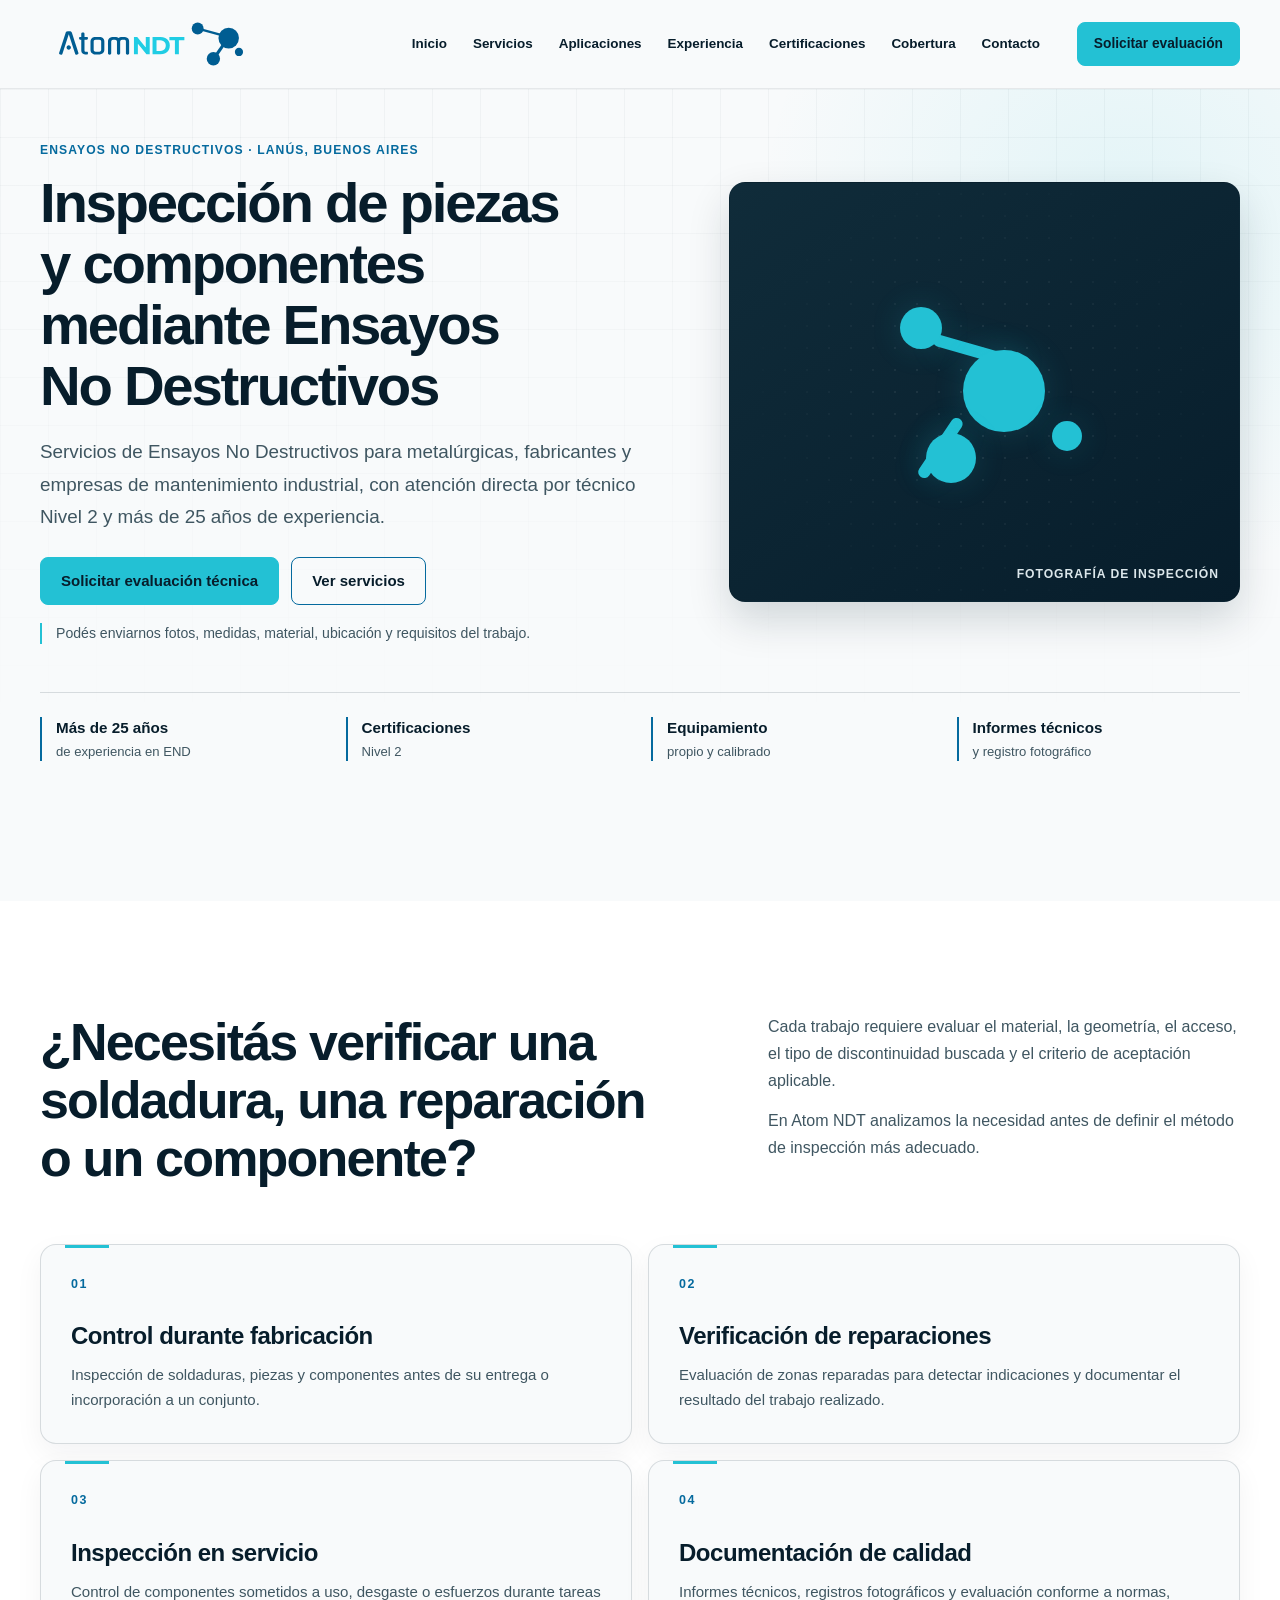
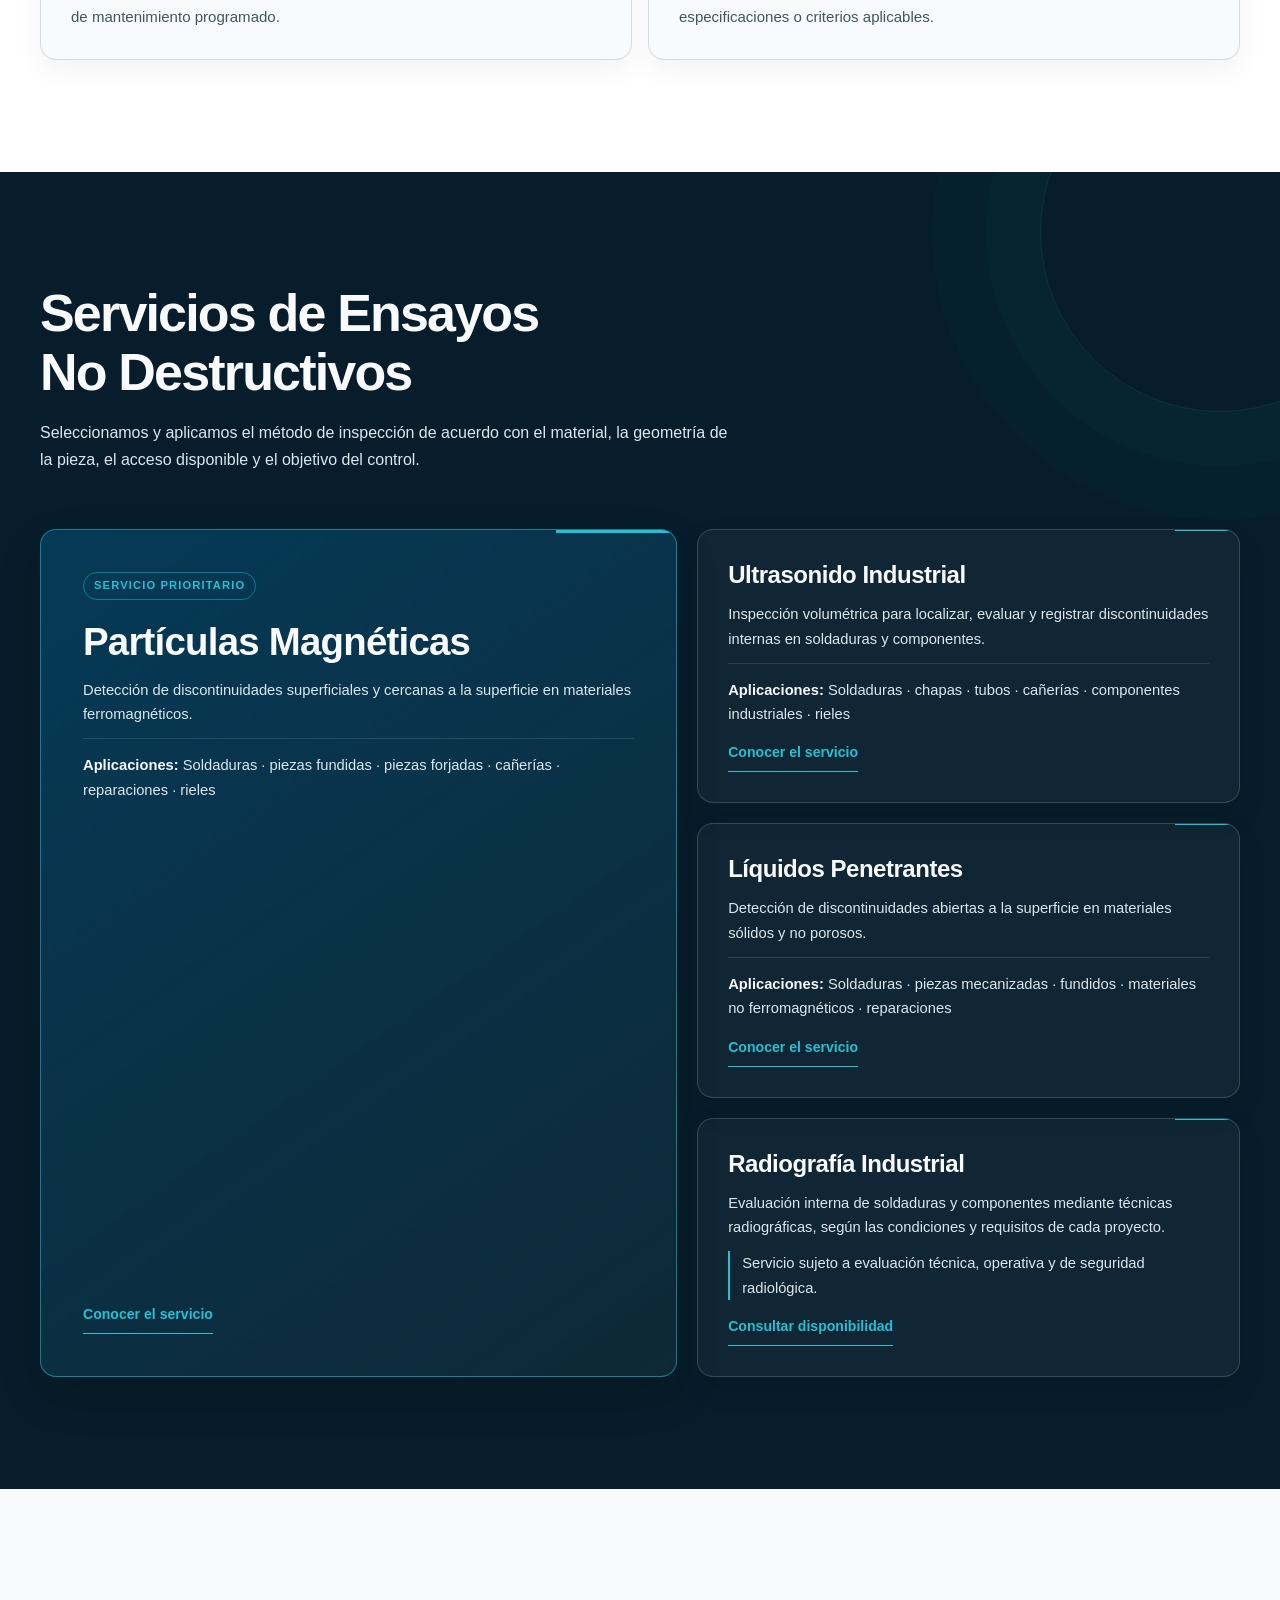
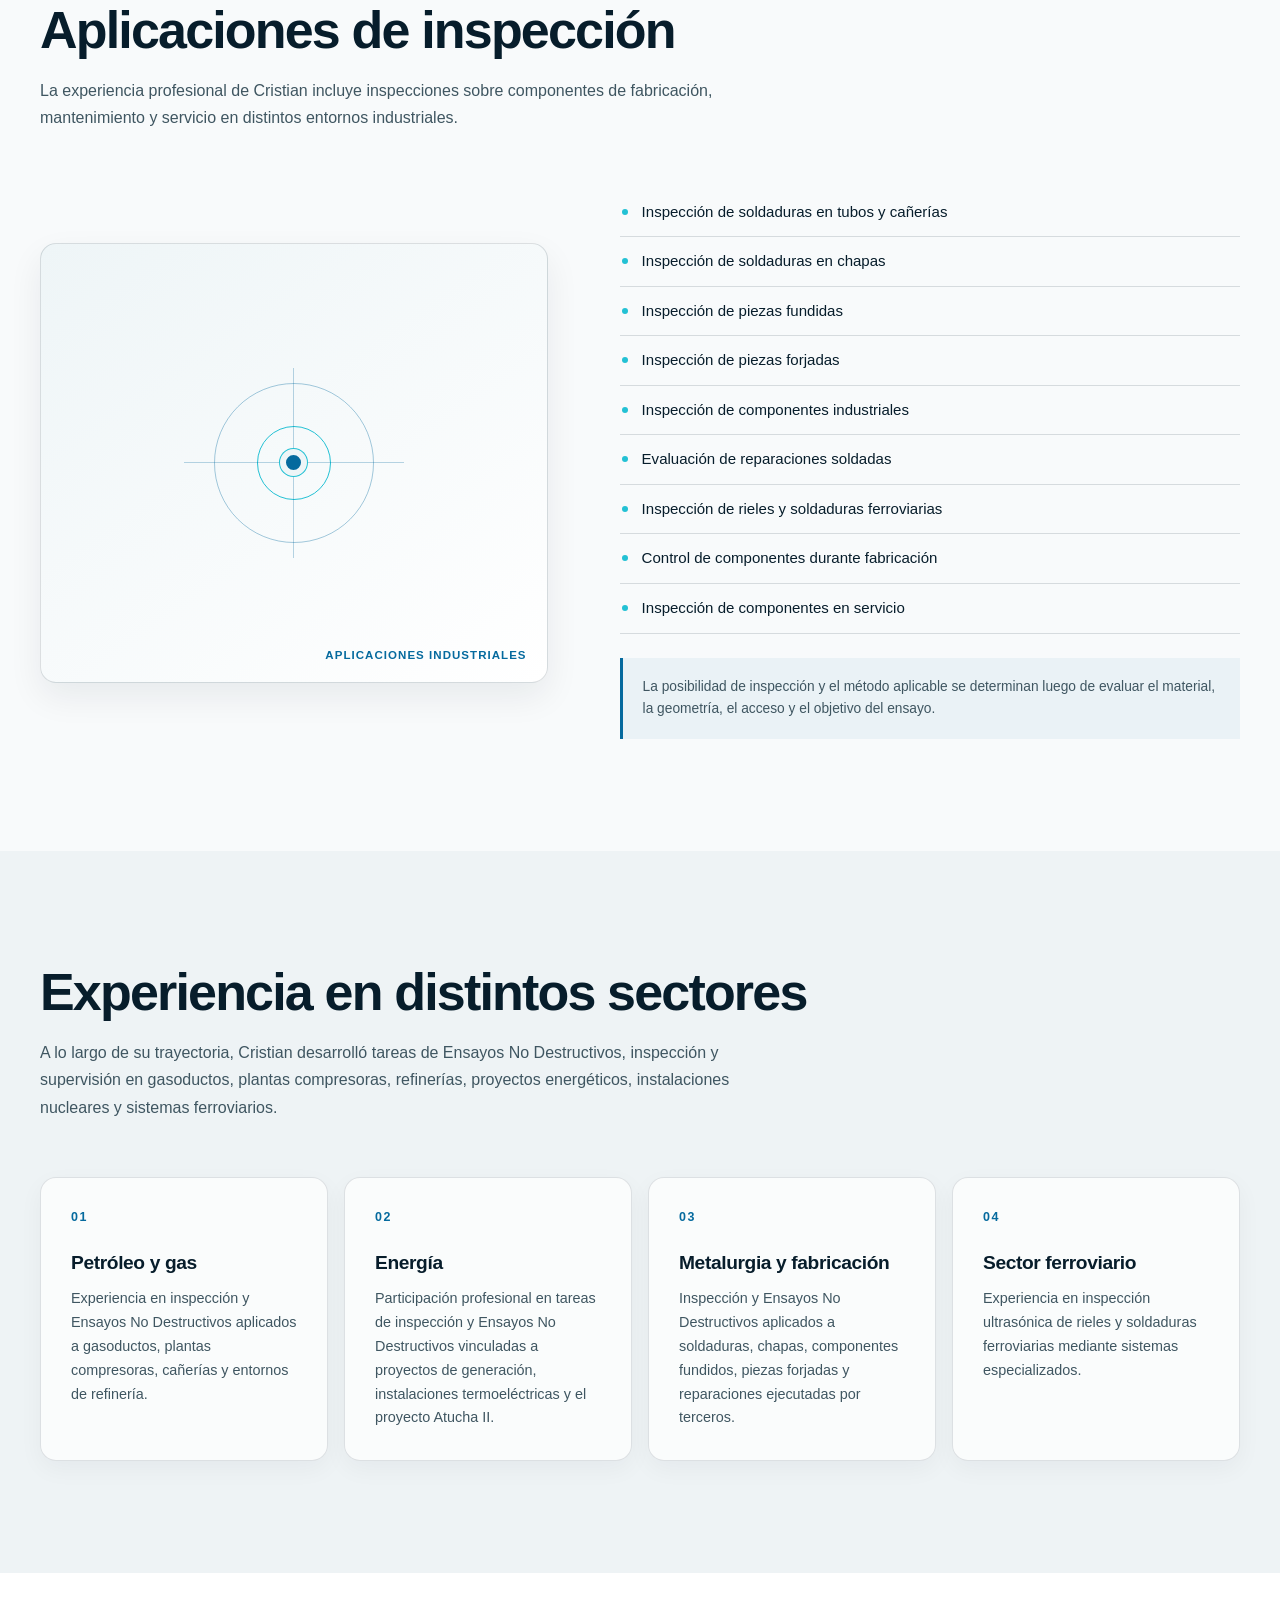
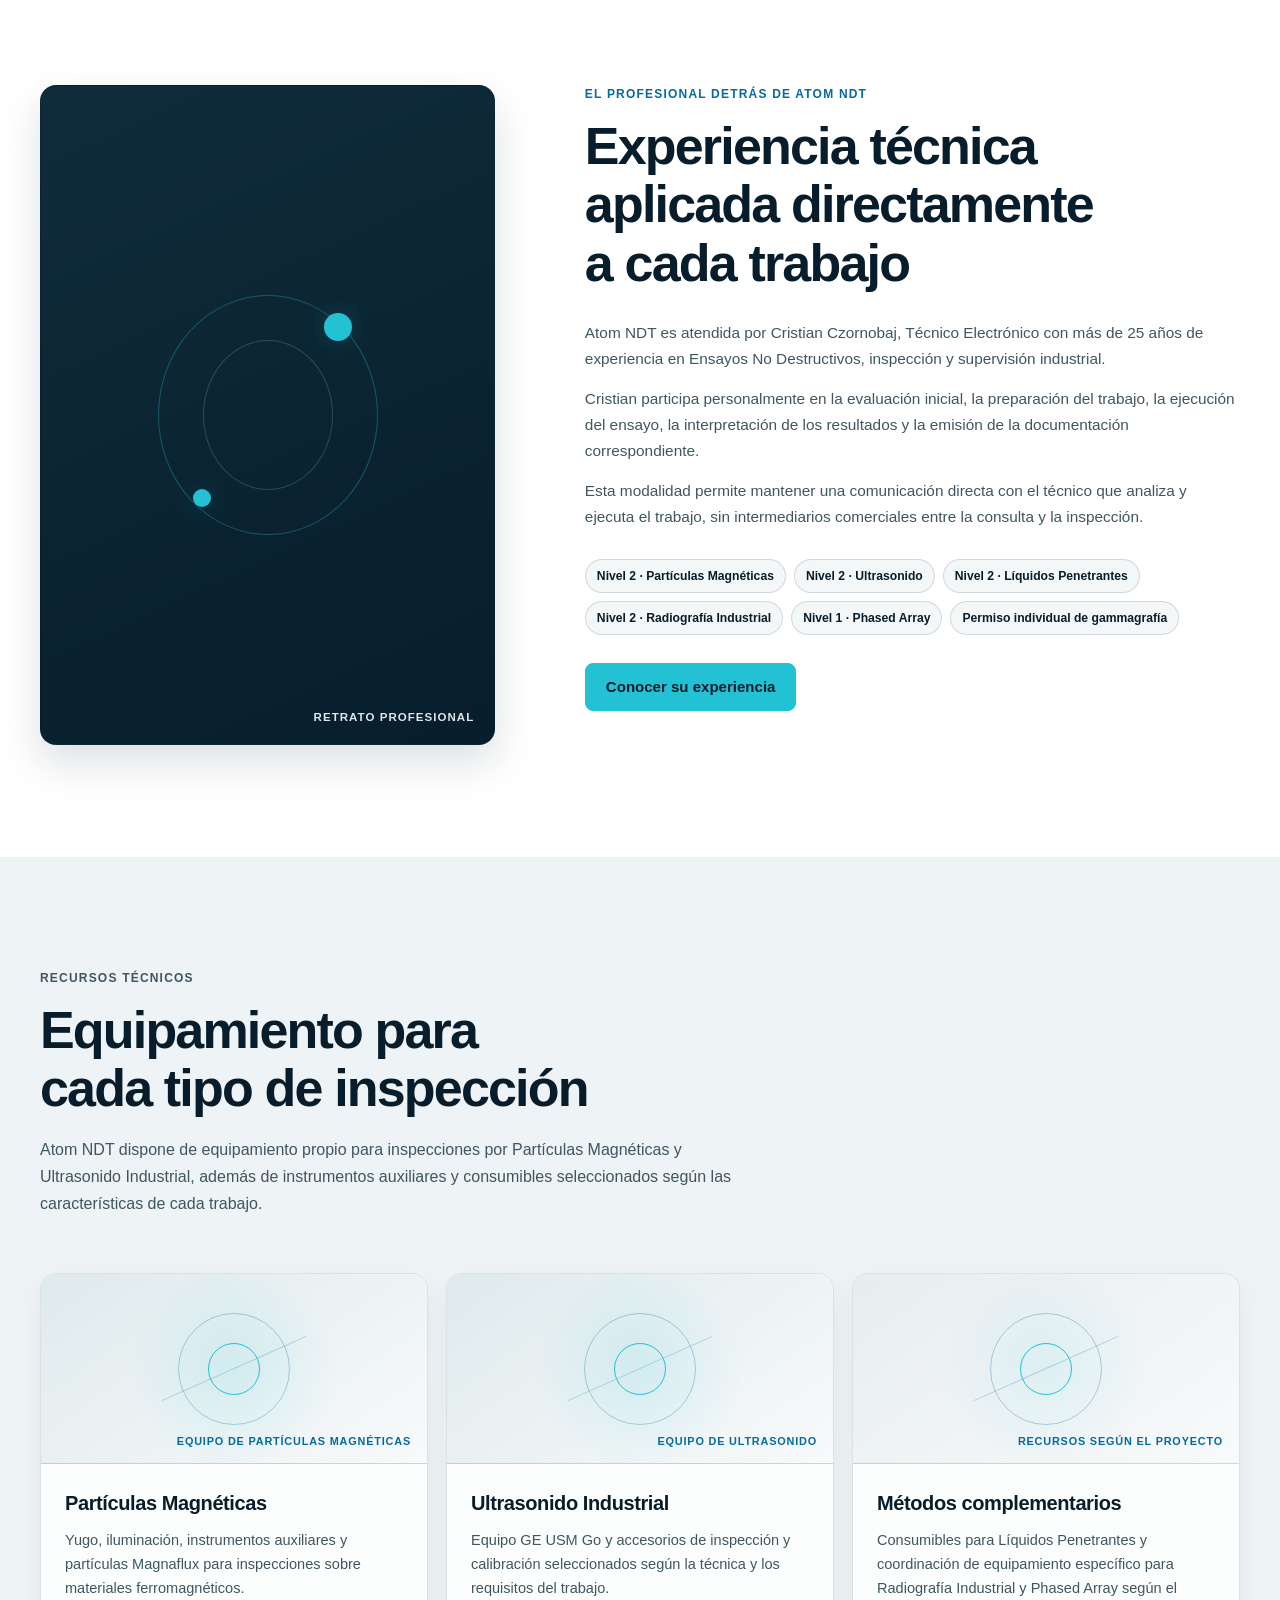
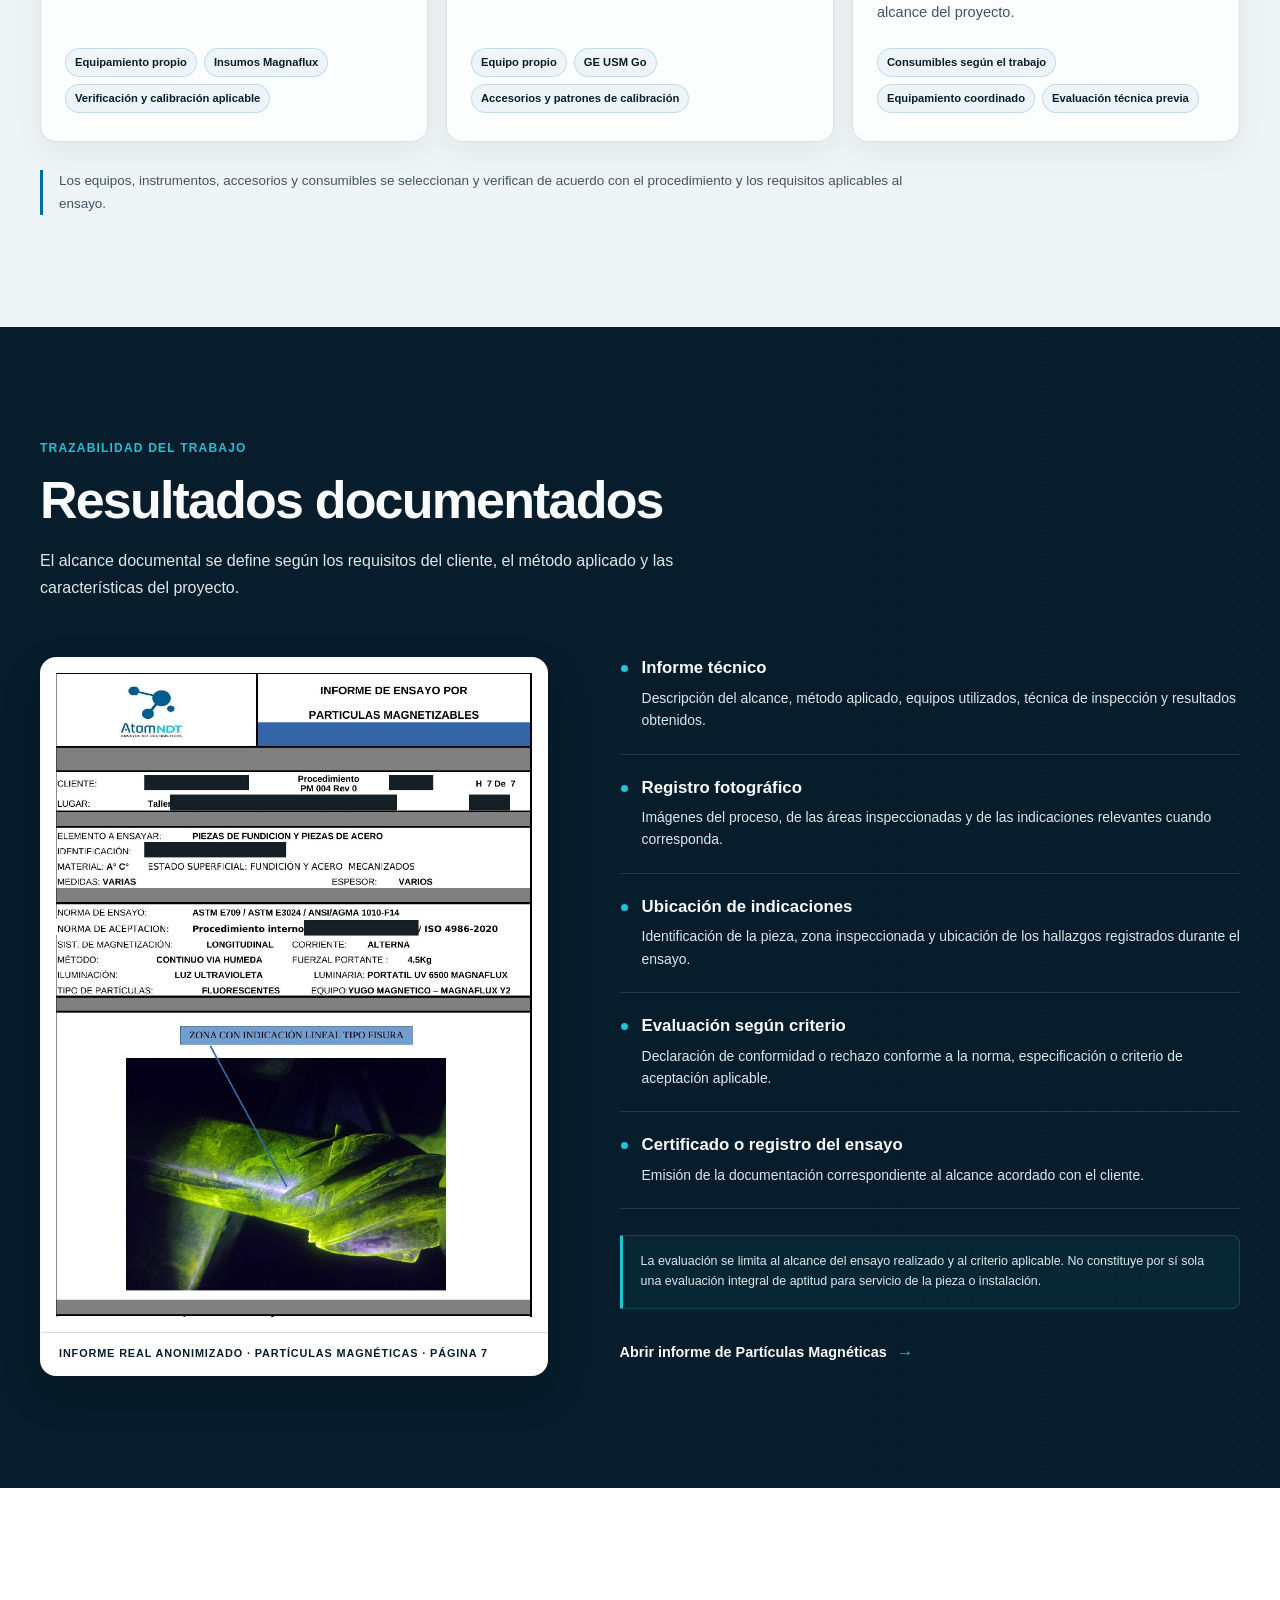
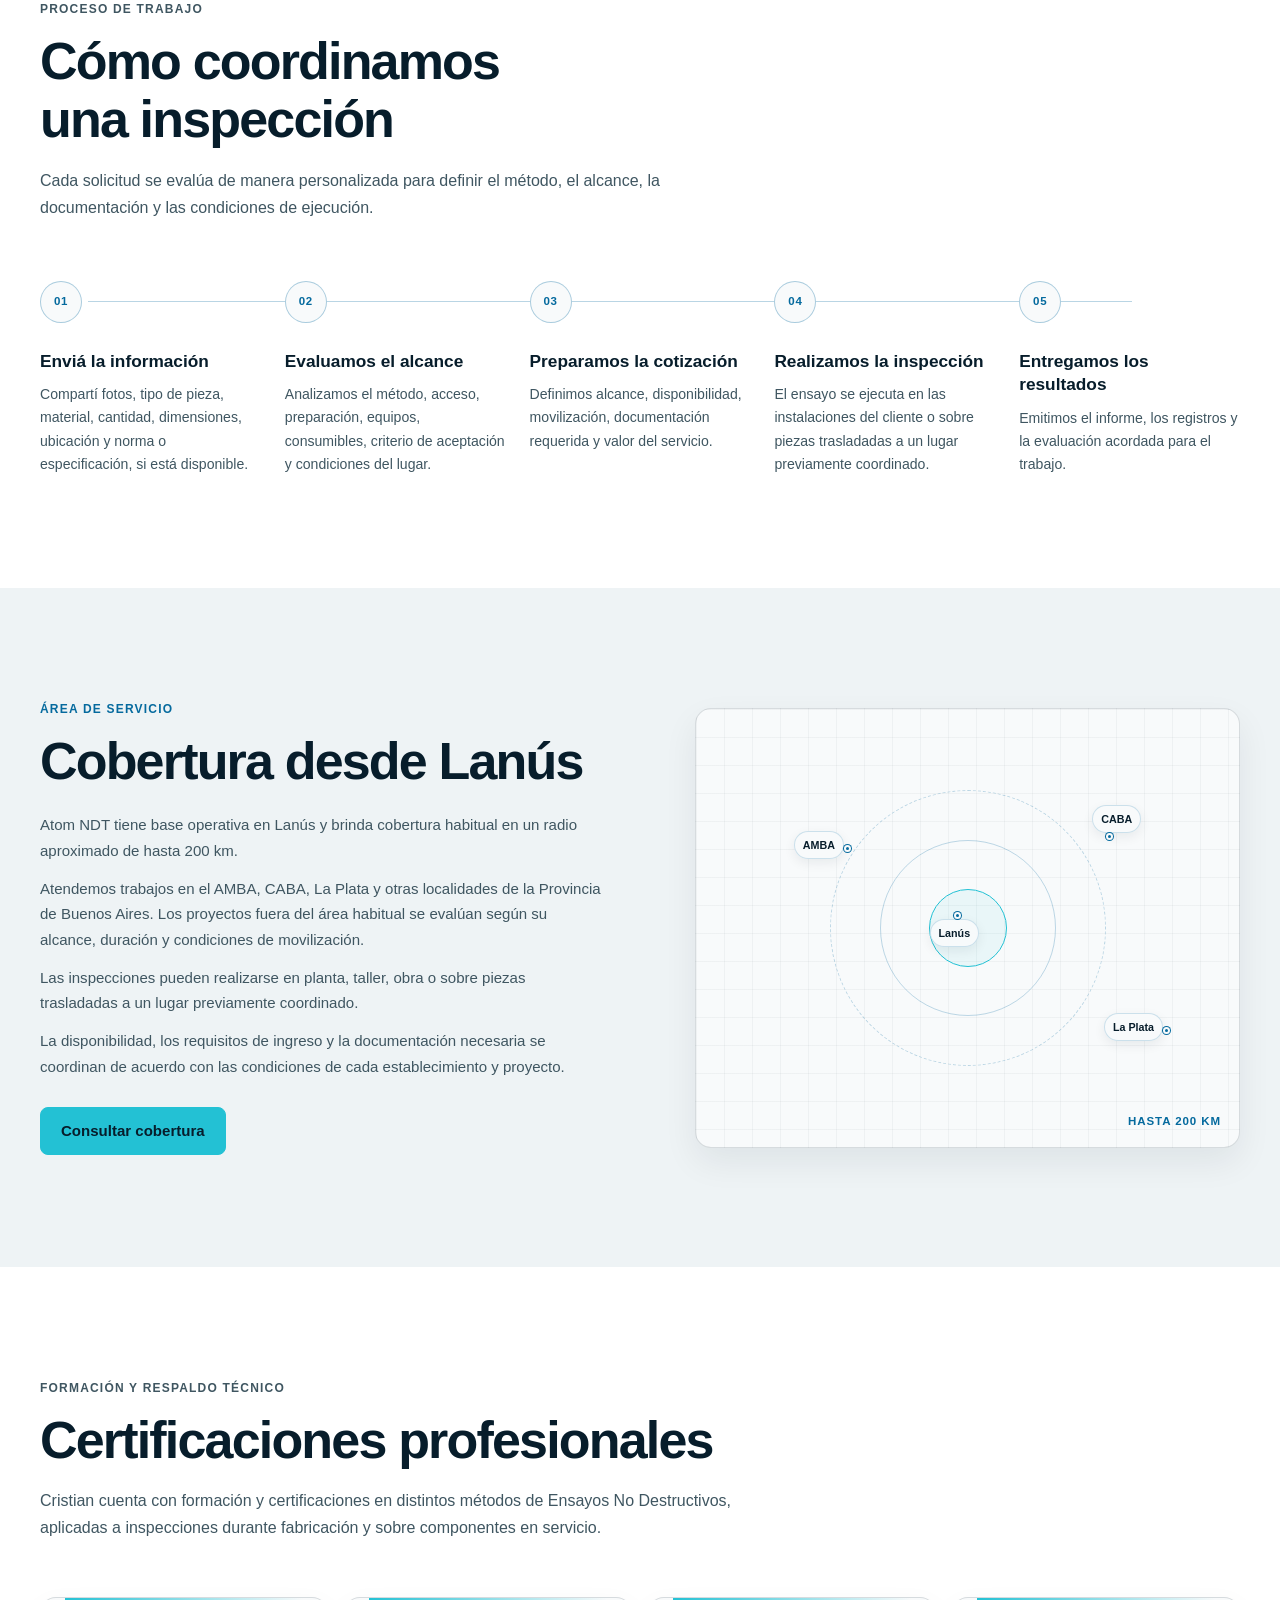
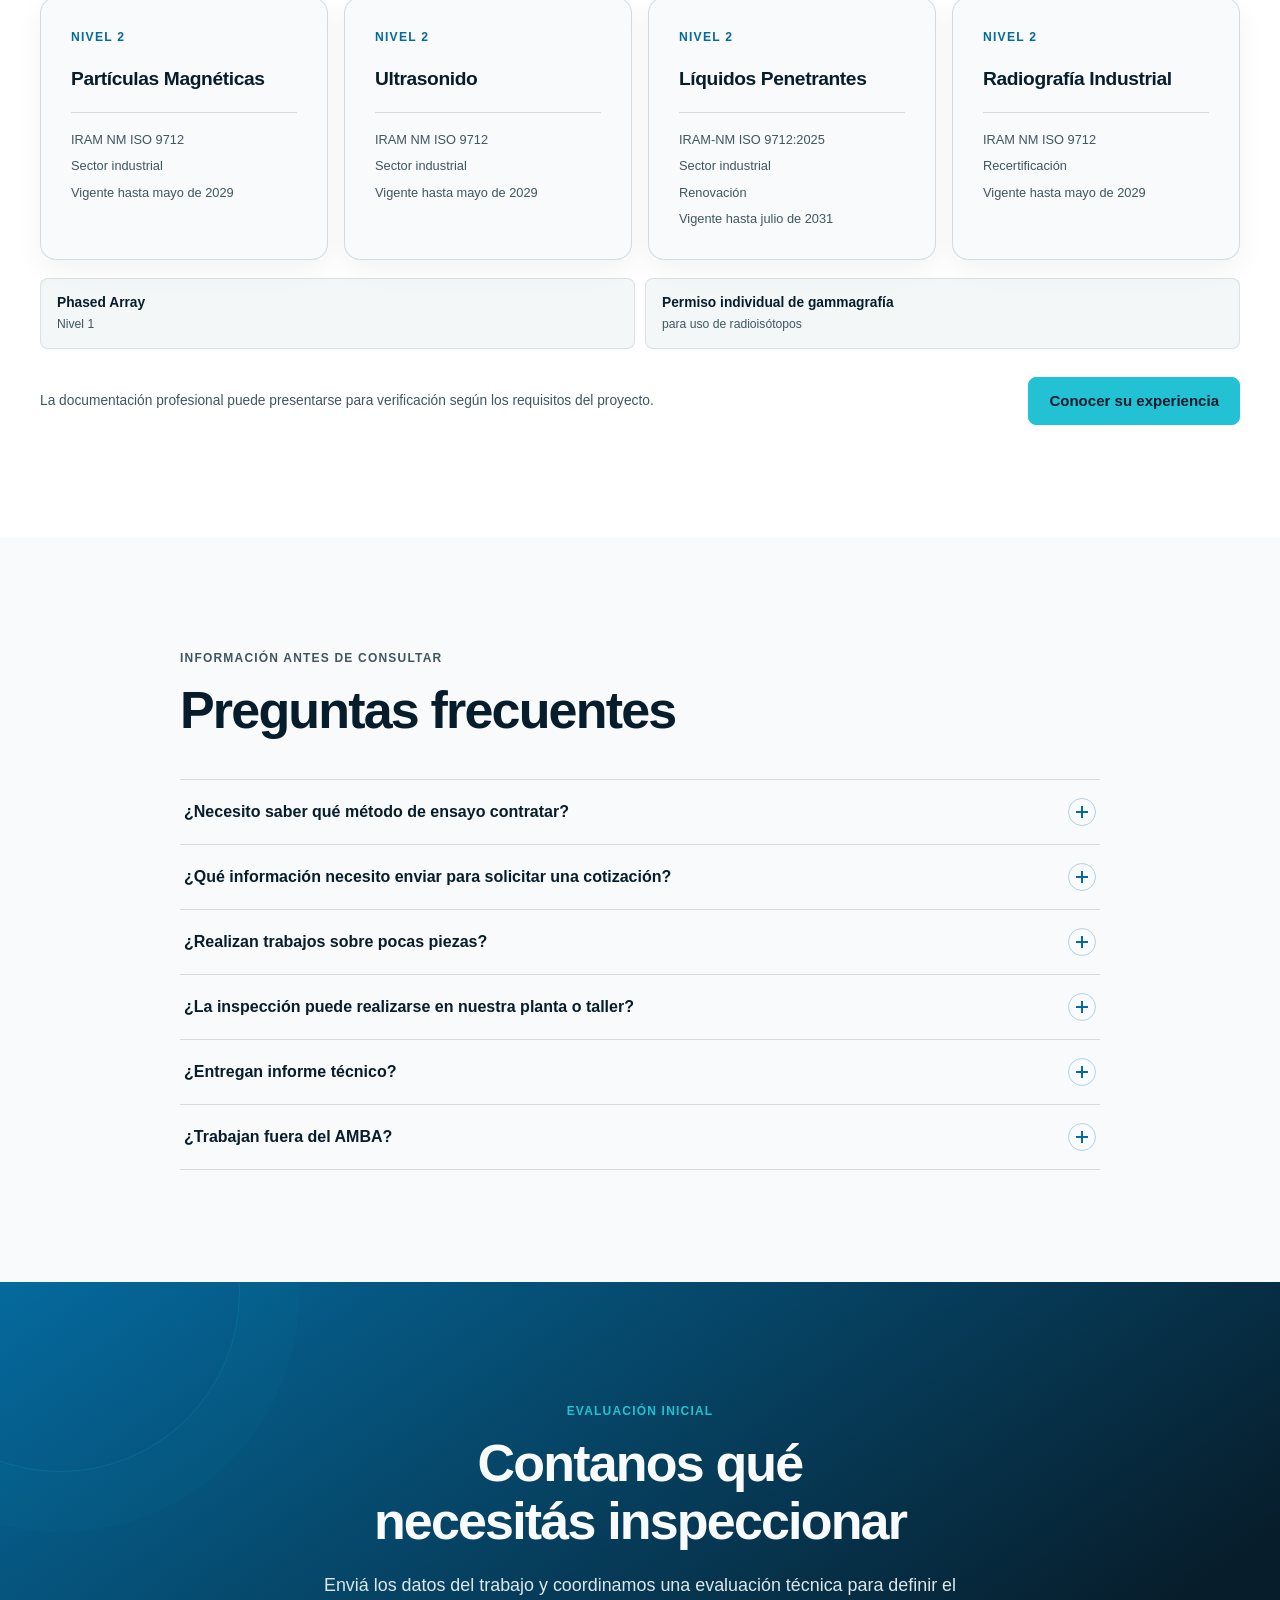
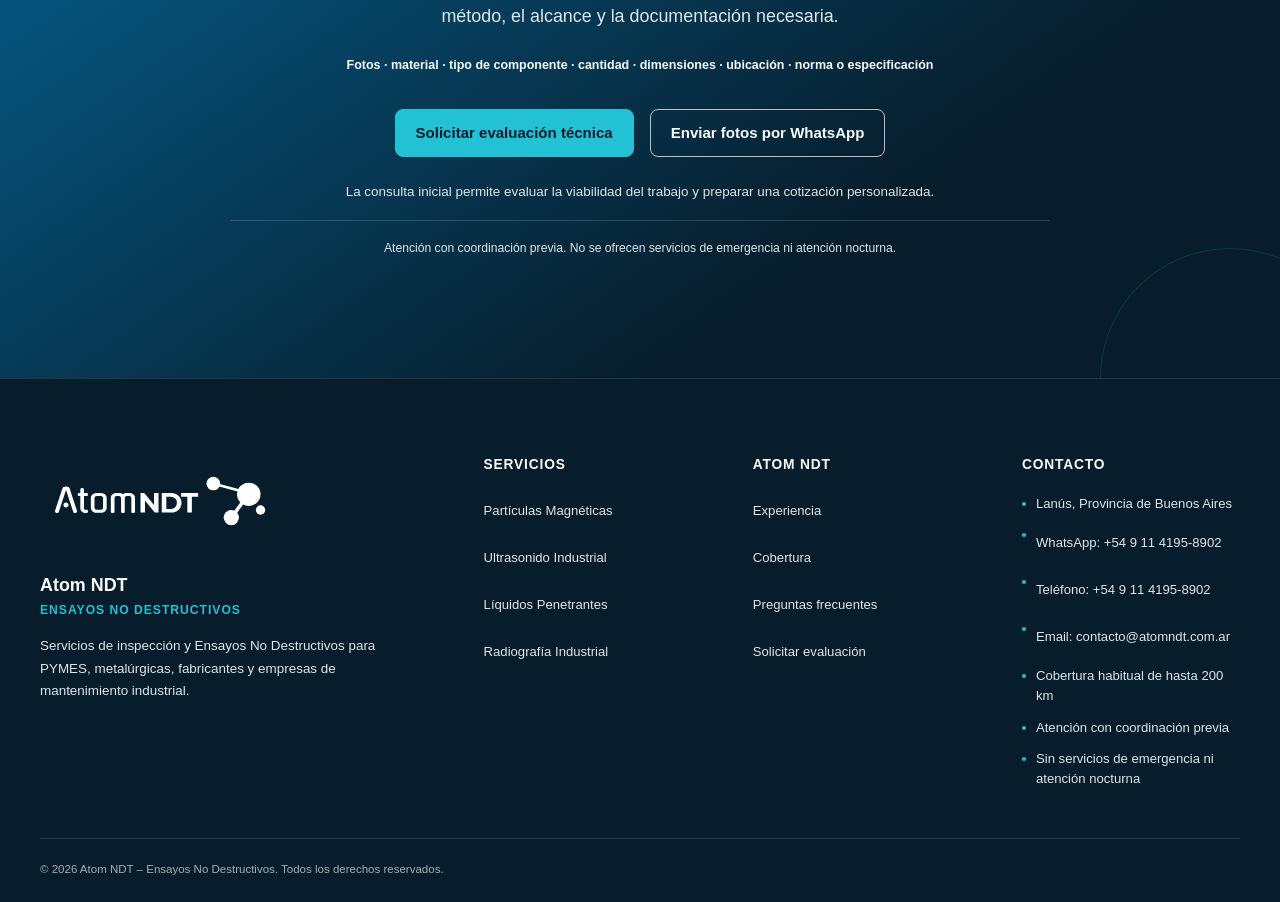
==== commit fb8542e6: "Consolida contenido, informes y experiencia" ====
--- a/index.html
+++ b/index.html
@@ -96,7 +96,7 @@
       <div class="container hero-grid">
         <div class="hero-content">
           <p class="eyebrow">Ensayos No Destructivos <span aria-hidden="true">·</span> Lanús, Buenos Aires</p>
-          <h1>Inspección de soldaduras y componentes sin dañar la pieza</h1>
+          <h1>Inspección de piezas y componentes mediante Ensayos No Destructivos</h1>
           <p class="hero-summary">Servicios de Ensayos No Destructivos para metalúrgicas, fabricantes y empresas de mantenimiento industrial, con atención directa por técnico Nivel 2 y más de 25 años de experiencia.</p>
 
           <div class="hero-actions">
@@ -203,7 +203,7 @@
             <h3>Radiografía Industrial</h3>
             <p>Evaluación interna de soldaduras y componentes mediante técnicas radiográficas, según las condiciones y requisitos de cada proyecto.</p>
             <p class="service-notice">Servicio sujeto a evaluación técnica, operativa y de seguridad radiológica.</p>
-            <a class="service-link" href="https://wa.me/5491141958902?text=Hola%2C%20quisiera%20solicitar%20una%20evaluaci%C3%B3n%20t%C3%A9cnica%20para%20un%20trabajo%20de%20Ensayos%20No%20Destructivos." target="_blank" rel="noopener noreferrer">Consultar disponibilidad</a>
+            <a class="service-link" href="radiografia-industrial.html">Consultar disponibilidad</a>
           </article>
         </div>
       </div>
@@ -390,18 +390,10 @@
         </div>
 
         <div class="results-layout">
-          <div class="report-placeholder" role="img" aria-label="Espacio reservado para un ejemplo abstracto de informe técnico">
-            <div class="report-sheet" aria-hidden="true">
-              <span class="report-heading-line"></span>
-              <span></span>
-              <span></span>
-              <span class="report-short-line"></span>
-              <span class="report-field"></span>
-              <span class="report-field"></span>
-              <span class="report-field report-field-wide"></span>
-            </div>
-            <p>Ejemplo de informe técnico</p>
-          </div>
+          <figure class="report-preview">
+            <img src="assets/images/informe-particulas-magnetizables-preview.jpg" alt="Página anonimizada de un informe de Partículas Magnéticas con una indicación lineal tipo fisura">
+            <figcaption>Informe real anonimizado · Partículas Magnéticas · Página 7</figcaption>
+          </figure>
 
           <div class="results-content">
             <ul class="deliverables-list">
@@ -427,6 +419,7 @@
               </li>
             </ul>
             <p class="results-note">La evaluación se limita al alcance del ensayo realizado y al criterio aplicable. No constituye por sí sola una evaluación integral de aptitud para servicio de la pieza o instalación.</p>
+            <a class="results-proof-link" href="assets/documents/informe-publico-particulas-magnetizables.pdf" target="_blank" rel="noopener">Abrir informe de Partículas Magnéticas</a>
           </div>
         </div>
       </div>
@@ -544,7 +537,10 @@
             <p class="certification-level">Nivel 2</p>
             <h3>Líquidos Penetrantes</h3>
             <ul>
+              <li>IRAM-NM ISO 9712:2025</li>
               <li>Sector industrial</li>
+              <li>Renovación</li>
+              <li>Vigente hasta julio de 2031</li>
             </ul>
           </article>
 
--- a/css/styles.css
+++ b/css/styles.css
@@ -111,6 +111,7 @@
 }
 
 .site-brand__image--header {
+  width: min(170px, calc(100vw - 112px));
   max-width: min(170px, 100%);
 }
 
@@ -664,6 +665,44 @@
   color: var(--color-white);
 }
 
+/* The services index uses the card component on a light page background. */
+.service-page .services-grid .service-card {
+  border-color: var(--color-border);
+  background: #ffffff;
+  box-shadow: 0 8px 24px rgba(7, 29, 43, 0.045);
+}
+
+.service-page .services-grid .service-card h2 {
+  margin: 0;
+  color: var(--color-deep-blue);
+  font-size: clamp(1.2rem, 4vw, 1.5rem);
+  line-height: 1.25;
+  letter-spacing: -0.02em;
+}
+
+.service-page .services-grid .service-card > p:not(.section-kicker) {
+  color: var(--color-text-dark-muted);
+}
+
+.service-page .services-grid .service-link {
+  color: var(--color-brand-blue);
+}
+
+.service-page .services-grid .service-card-primary {
+  border-color: rgba(35, 193, 212, 0.55);
+  background: linear-gradient(145deg, rgba(5, 106, 158, 0.88), var(--color-deep-blue));
+  box-shadow: 0 18px 44px rgba(7, 29, 43, 0.16);
+}
+
+.service-page .services-grid .service-card-primary h2,
+.service-page .services-grid .service-card-primary > p:not(.section-kicker) {
+  color: var(--color-white);
+}
+
+.service-page .services-grid .service-card-primary .service-link {
+  color: var(--color-cyan);
+}
+
 .applications-section,
 .sectors-section,
 .professional-section {
@@ -1173,66 +1212,30 @@
   align-items: start;
 }
 
-.report-placeholder {
+.report-preview {
   position: relative;
-  min-height: 390px;
-  padding: 34px;
-  display: grid;
-  place-items: center;
+  margin: 0;
+  padding: 0;
   overflow: hidden;
   border: 1px solid rgba(220, 231, 235, 0.2);
   border-radius: var(--radius-medium);
-  background: rgba(248, 250, 251, 0.055);
+  background: #ffffff;
   box-shadow: 0 18px 42px rgba(0, 0, 0, 0.16);
 }
 
-.report-sheet {
-  width: min(100%, 280px);
-  min-height: 310px;
-  padding: 32px 26px;
-  display: flex;
-  flex-direction: column;
-  gap: 13px;
-  border-radius: 6px;
-  background: rgba(248, 250, 251, 0.94);
-  box-shadow: 0 16px 34px rgba(0, 0, 0, 0.2);
-}
-
-.report-sheet span {
-  height: 7px;
+.report-preview img {
+  width: 100%;
+  height: auto;
   display: block;
-  border-radius: 2px;
-  background: rgba(7, 29, 43, 0.15);
-}
-
-.report-sheet .report-heading-line {
-  width: 58%;
-  height: 12px;
-  margin-bottom: 12px;
-  background: var(--color-brand-blue);
-}
-
-.report-sheet .report-short-line {
-  width: 72%;
-}
-
-.report-sheet .report-field {
-  height: 42px;
-  margin-top: 4px;
-  border: 1px solid rgba(7, 29, 43, 0.12);
-  background: transparent;
-}
-
-.report-sheet .report-field-wide {
-  height: 58px;
-}
-
-.report-placeholder > p {
-  position: absolute;
-  right: 18px;
-  bottom: 15px;
-  margin: 0;
-  color: var(--color-text-muted);
+  object-fit: contain;
+}
+
+.report-preview figcaption {
+  margin: 0;
+  padding: 12px 18px 14px;
+  border-top: 1px solid var(--color-border);
+  background: #ffffff;
+  color: var(--color-deep-blue);
   font-size: 0.68rem;
   font-weight: 750;
   letter-spacing: 0.08em;
@@ -1295,6 +1298,30 @@
   color: var(--color-text-muted);
   font-size: 0.78rem;
   line-height: 1.6;
+}
+
+.results-proof-link {
+  margin-top: 22px;
+  display: inline-flex;
+  align-items: center;
+  min-height: 44px;
+  color: var(--color-white);
+  font-size: 0.9rem;
+  font-weight: 750;
+  text-decoration: none;
+}
+
+.results-proof-link::after {
+  margin-left: 10px;
+  color: var(--color-cyan);
+  content: "→";
+  font-size: 1.15em;
+}
+
+.results-proof-link:hover,
+.results-proof-link:focus-visible {
+  color: var(--color-cyan);
+  text-decoration: underline;
 }
 
 .process-section {
@@ -2050,6 +2077,10 @@
   text-transform: uppercase;
 }
 
+.ultrasonic-visual { position: relative; min-height: 310px; display: grid; place-items: center; overflow: hidden; border: 1px solid rgba(7,29,43,.16); border-radius: var(--radius-medium); background: linear-gradient(145deg,var(--color-graphite-blue),var(--color-deep-blue)); box-shadow: 0 18px 42px rgba(7,29,43,.14); }
+.ultrasonic-visual > span { position: absolute; width: 70%; height: 28%; border: 1px solid rgba(35,193,212,.52); border-radius: 50%; transform: rotate(-18deg); }
+.ultrasonic-visual > span:nth-child(2) { width: 52%; height: 20%; opacity: .7; }.ultrasonic-visual > span:nth-child(3) { width: 34%; height: 12%; opacity: .45; }
+.ultrasonic-visual > p { position: absolute; right: 18px; bottom: 16px; margin: 0; color: var(--color-text-muted); font-size: .68rem; font-weight: 750; letter-spacing: .08em; text-transform: uppercase; }
 .magnetic-field {
   position: relative;
   width: 240px;
@@ -2365,6 +2396,161 @@
   line-height: 1.65;
 }
 
+.service-photo {
+  position: relative;
+  min-height: 310px;
+  margin: 0;
+  overflow: hidden;
+  border: 1px solid rgba(7, 29, 43, 0.16);
+  border-radius: var(--radius-medium);
+  background: var(--color-deep-blue);
+  box-shadow: 0 18px 42px rgba(7, 29, 43, 0.14);
+}
+
+.service-photo img {
+  width: 100%;
+  height: 100%;
+  min-height: inherit;
+  object-fit: cover;
+  display: block;
+}
+
+.service-photo::after {
+  position: absolute;
+  inset: 50% 0 0;
+  background: linear-gradient(transparent, rgba(7, 29, 43, 0.78));
+  content: "";
+  pointer-events: none;
+}
+
+.service-photo figcaption {
+  position: absolute;
+  z-index: 1;
+  right: 18px;
+  bottom: 16px;
+  left: 18px;
+  margin: 0;
+  color: #ffffff;
+  font-size: 0.68rem;
+  font-weight: 750;
+  letter-spacing: 0.08em;
+  text-transform: uppercase;
+}
+
+.service-photo--equipment {
+  min-height: 330px;
+}
+
+.public-documents-section {
+  background: #ffffff;
+}
+
+.public-documents-grid {
+  margin-top: 44px;
+  display: grid;
+  gap: 16px;
+}
+
+.public-documents-grid article {
+  padding: 26px 24px;
+  border: 1px solid var(--color-border);
+  border-radius: var(--radius-medium);
+  background: #f4f8fa;
+}
+
+.public-documents-grid h3 {
+  margin: 0;
+  color: var(--color-deep-blue);
+  font-size: 1.08rem;
+}
+
+.public-documents-grid p {
+  margin: 12px 0 20px;
+  color: var(--color-text-dark-muted);
+  font-size: 0.9rem;
+  line-height: 1.6;
+}
+
+.report-trigger {
+  padding: 0;
+  border: 0;
+  background: transparent;
+  color: var(--color-brand-blue);
+  font-size: 0.86rem;
+  font-weight: 750;
+  cursor: pointer;
+}
+
+.report-trigger:hover,
+.report-trigger:focus-visible {
+  color: var(--color-deep-blue);
+  text-decoration: underline;
+}
+
+.report-dialog {
+  width: min(960px, calc(100% - 32px));
+  max-width: none;
+  margin: auto;
+  padding: 0;
+  overflow: hidden;
+  border: 0;
+  border-radius: var(--radius-medium);
+  background: #ffffff;
+  box-shadow: 0 28px 72px rgba(7, 29, 43, 0.32);
+}
+
+.report-dialog::backdrop {
+  background: rgba(7, 29, 43, 0.72);
+}
+
+.report-dialog__header {
+  min-height: 68px;
+  padding: 16px 20px;
+  display: flex;
+  align-items: center;
+  justify-content: space-between;
+  gap: 18px;
+  background: var(--color-deep-blue);
+}
+
+.report-dialog__header h2 {
+  margin: 0;
+  color: #ffffff;
+  font-size: clamp(1rem, 3vw, 1.35rem);
+}
+
+.report-dialog__close {
+  width: 38px;
+  height: 38px;
+  flex: 0 0 38px;
+  padding: 0;
+  border: 1px solid rgba(255, 255, 255, 0.7);
+  border-radius: 50%;
+  background: transparent;
+  color: #ffffff;
+  font-size: 1.7rem;
+  line-height: 1;
+  cursor: pointer;
+}
+
+.report-dialog iframe {
+  width: 100%;
+  height: min(72vh, 760px);
+  display: block;
+  border: 0;
+  background: #eef3f5;
+}
+
+.report-dialog__open {
+  min-height: 54px;
+  padding: 17px 20px;
+  display: block;
+  color: var(--color-brand-blue);
+  font-size: 0.9rem;
+  font-weight: 750;
+  text-align: center;
+}
+
 .limitations-section {
   background: #eef3f5;
 }
@@ -2575,6 +2761,7 @@
   }
 
   .site-brand__image--header {
+    width: 210px;
     max-width: 210px;
   }
 
@@ -2919,6 +3106,162 @@
   }
 }
 
+/* Shared vertical rhythm for the full site. */
+.problems-section,
+.services-section,
+.applications-section,
+.sectors-section,
+.professional-section,
+.equipment-section,
+.results-section,
+.process-section,
+.coverage-section,
+.certifications-section,
+.faq-section,
+.service-detail-section {
+  padding-block: 80px;
+}
+
+.service-hero {
+  padding-block: 56px 72px;
+}
+
+.contact-section,
+.service-contact-section {
+  padding-block: 88px;
+}
+
+.section-heading + .services-grid,
+.section-heading + .service-info-grid,
+.section-heading + .conditions-grid,
+.section-heading + .service-process-list,
+.section-heading + .documentation-list,
+.section-heading + .limitations-grid {
+  margin-top: 44px;
+}
+
+.services-grid,
+.service-info-grid,
+.conditions-grid,
+.limitations-grid {
+  gap: 20px;
+}
+
+.contact-actions {
+  margin-top: 32px;
+  gap: 16px;
+}
+
+/* Some compact contact blocks use a direct CTA instead of .contact-actions. */
+.contact-content > h2 + .button {
+  margin-top: 40px;
+}
+
+@media (min-width: 1024px) {
+  .problems-section,
+  .services-section,
+  .applications-section,
+  .sectors-section,
+  .professional-section,
+  .equipment-section,
+  .results-section,
+  .process-section,
+  .coverage-section,
+  .certifications-section,
+  .faq-section,
+  .service-detail-section {
+    padding-block: 112px;
+  }
+
+  .service-hero {
+    padding-block: 72px 88px;
+  }
+
+  .contact-section,
+  .service-contact-section {
+    padding-block: 120px;
+  }
+
+  .contact-content > h2 + .button {
+    margin-top: 48px;
+  }
+
+  .section-heading + .services-grid,
+  .section-heading + .service-info-grid,
+  .section-heading + .conditions-grid,
+  .section-heading + .service-process-list,
+  .section-heading + .documentation-list,
+  .section-heading + .limitations-grid {
+    margin-top: 56px;
+  }
+}
+
+/* Keep the compact navigation until all links and the CTA fit comfortably. */
+@media (min-width: 1024px) and (max-width: 1199px) {
+  .site-brand__image--header {
+    width: 170px;
+    max-width: 170px;
+  }
+
+  .menu-toggle {
+    display: grid;
+  }
+
+  .primary-navigation {
+    position: absolute;
+    top: calc(100% + 1px);
+    right: 0;
+    left: 0;
+    max-height: calc(100svh - var(--header-height));
+    padding: 20px 16px 24px;
+    overflow-y: auto;
+    visibility: hidden;
+    opacity: 0;
+    transform: translateY(-8px);
+    border-bottom: 1px solid var(--color-border);
+    background: var(--color-white);
+    box-shadow: 0 14px 28px rgba(7, 29, 43, 0.12);
+    pointer-events: none;
+  }
+
+  .primary-navigation.is-open {
+    visibility: visible;
+    opacity: 1;
+    transform: translateY(0);
+    pointer-events: auto;
+  }
+
+  .nav-list {
+    margin: 0 0 16px;
+    display: grid;
+  }
+
+  .nav-list a {
+    min-height: 48px;
+    padding: 12px 8px;
+    display: flex;
+    border-bottom: 1px solid var(--color-border);
+    font-size: 0.95rem;
+  }
+
+  .nav-cta {
+    width: 100%;
+    white-space: normal;
+  }
+}
+
+@media (min-width: 720px) {
+  .public-documents-grid {
+    grid-template-columns: repeat(2, minmax(0, 1fr));
+  }
+}
+
+@media (min-width: 1024px) {
+  .service-photo--hero {
+    min-height: 440px;
+  }
+}
+
 @media (prefers-reduced-motion: reduce) {
   html {
     scroll-behavior: auto;
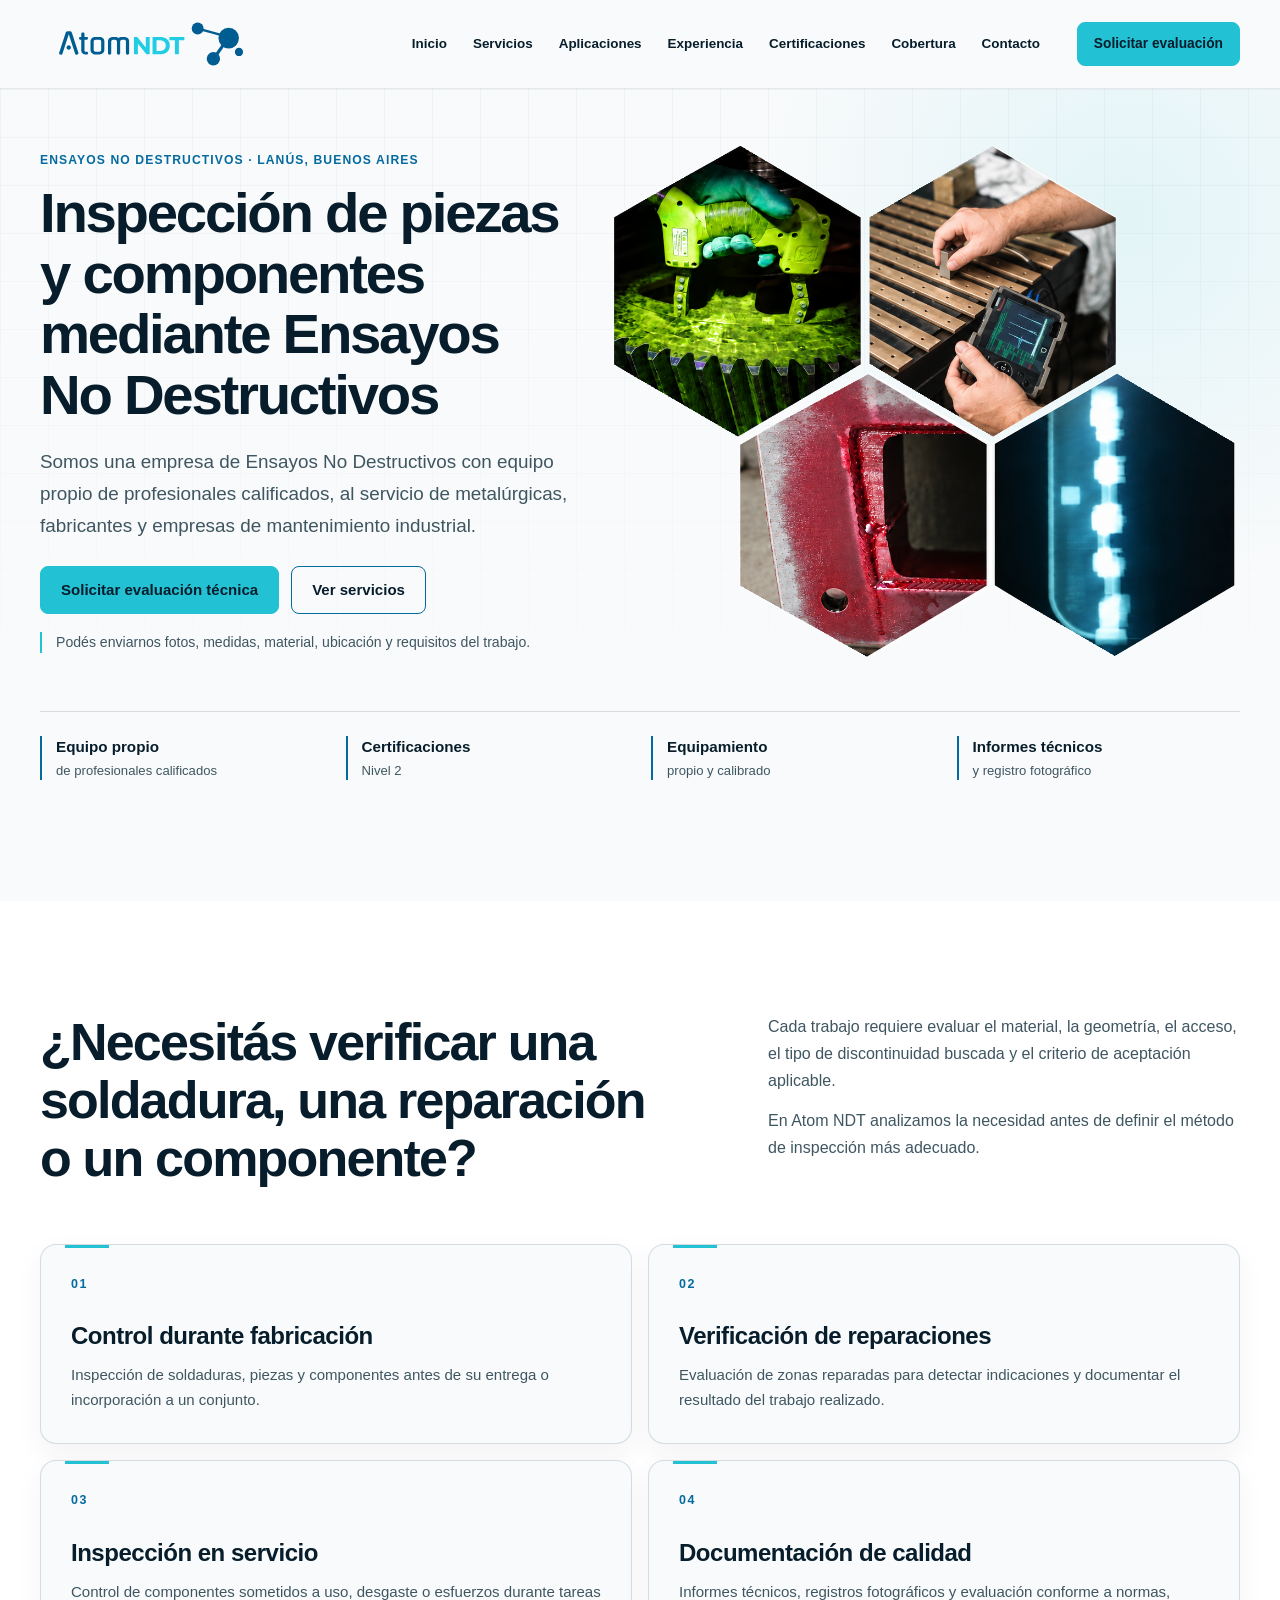
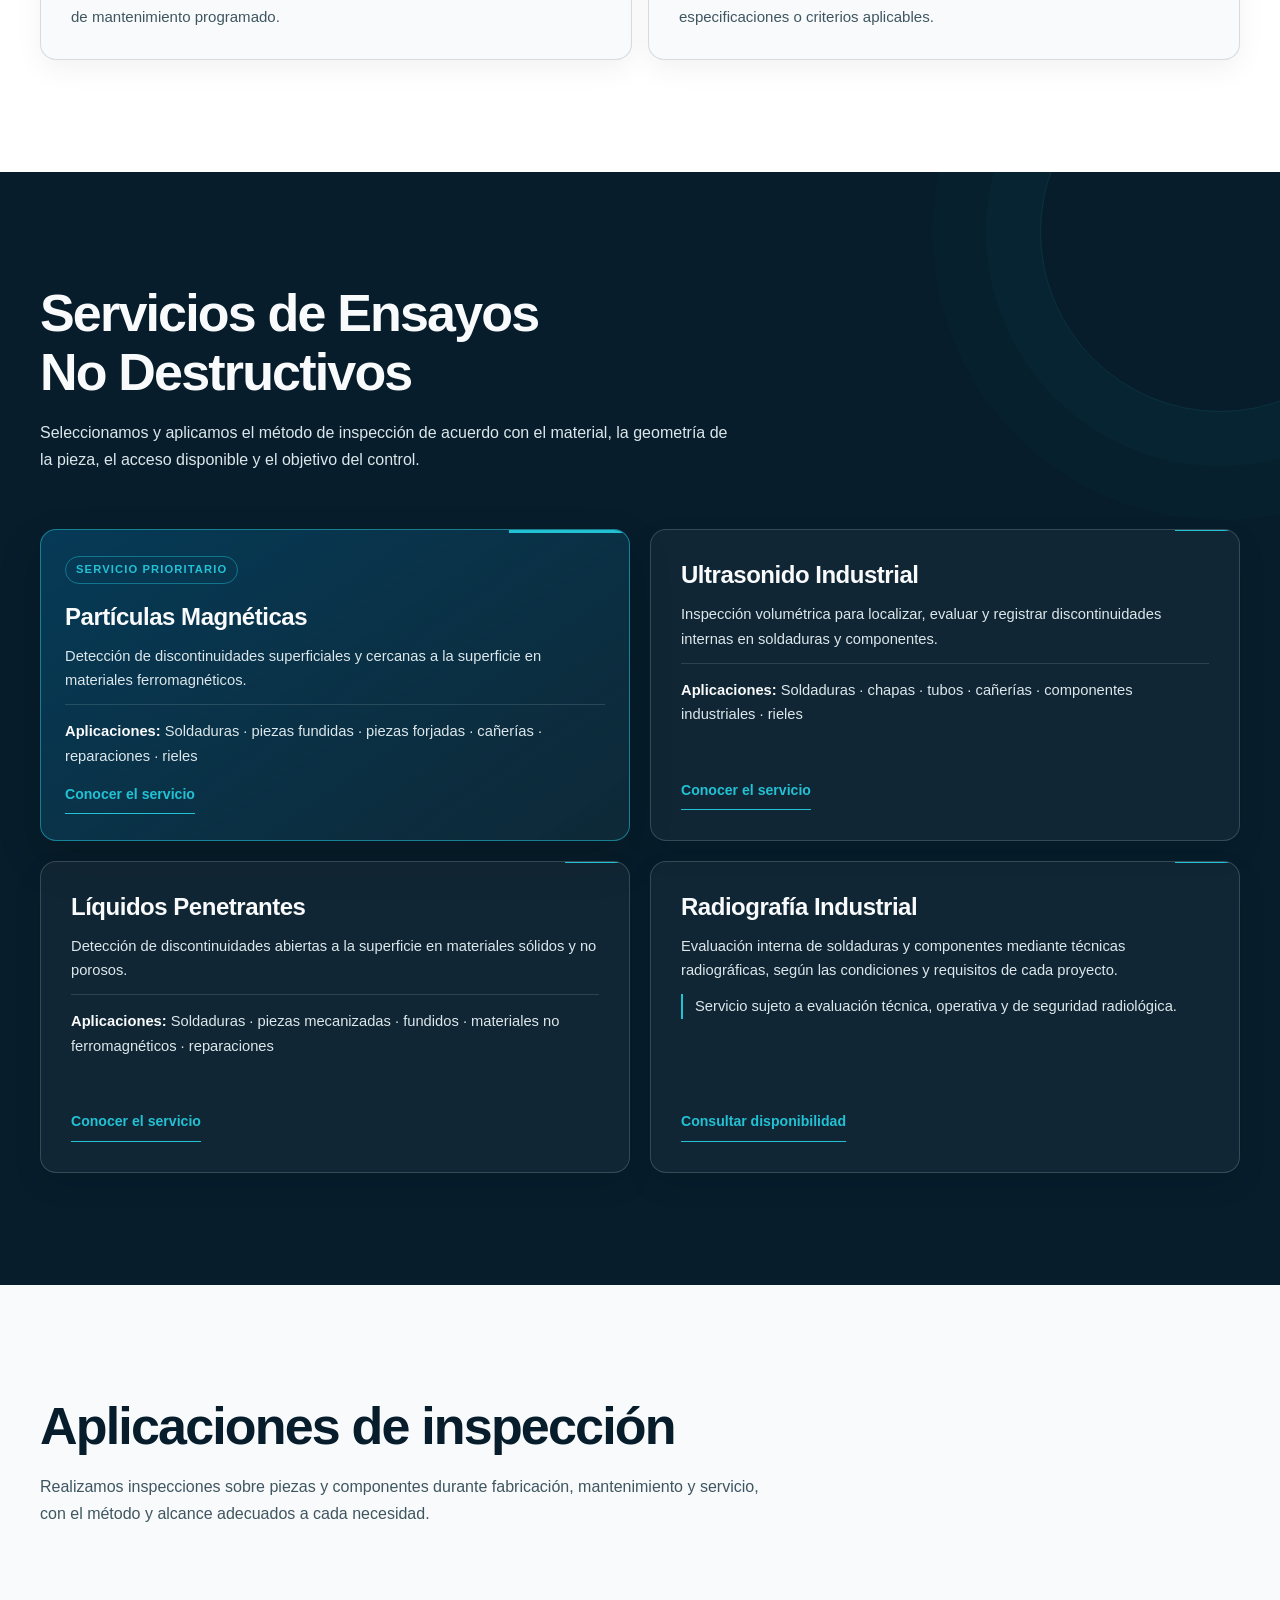
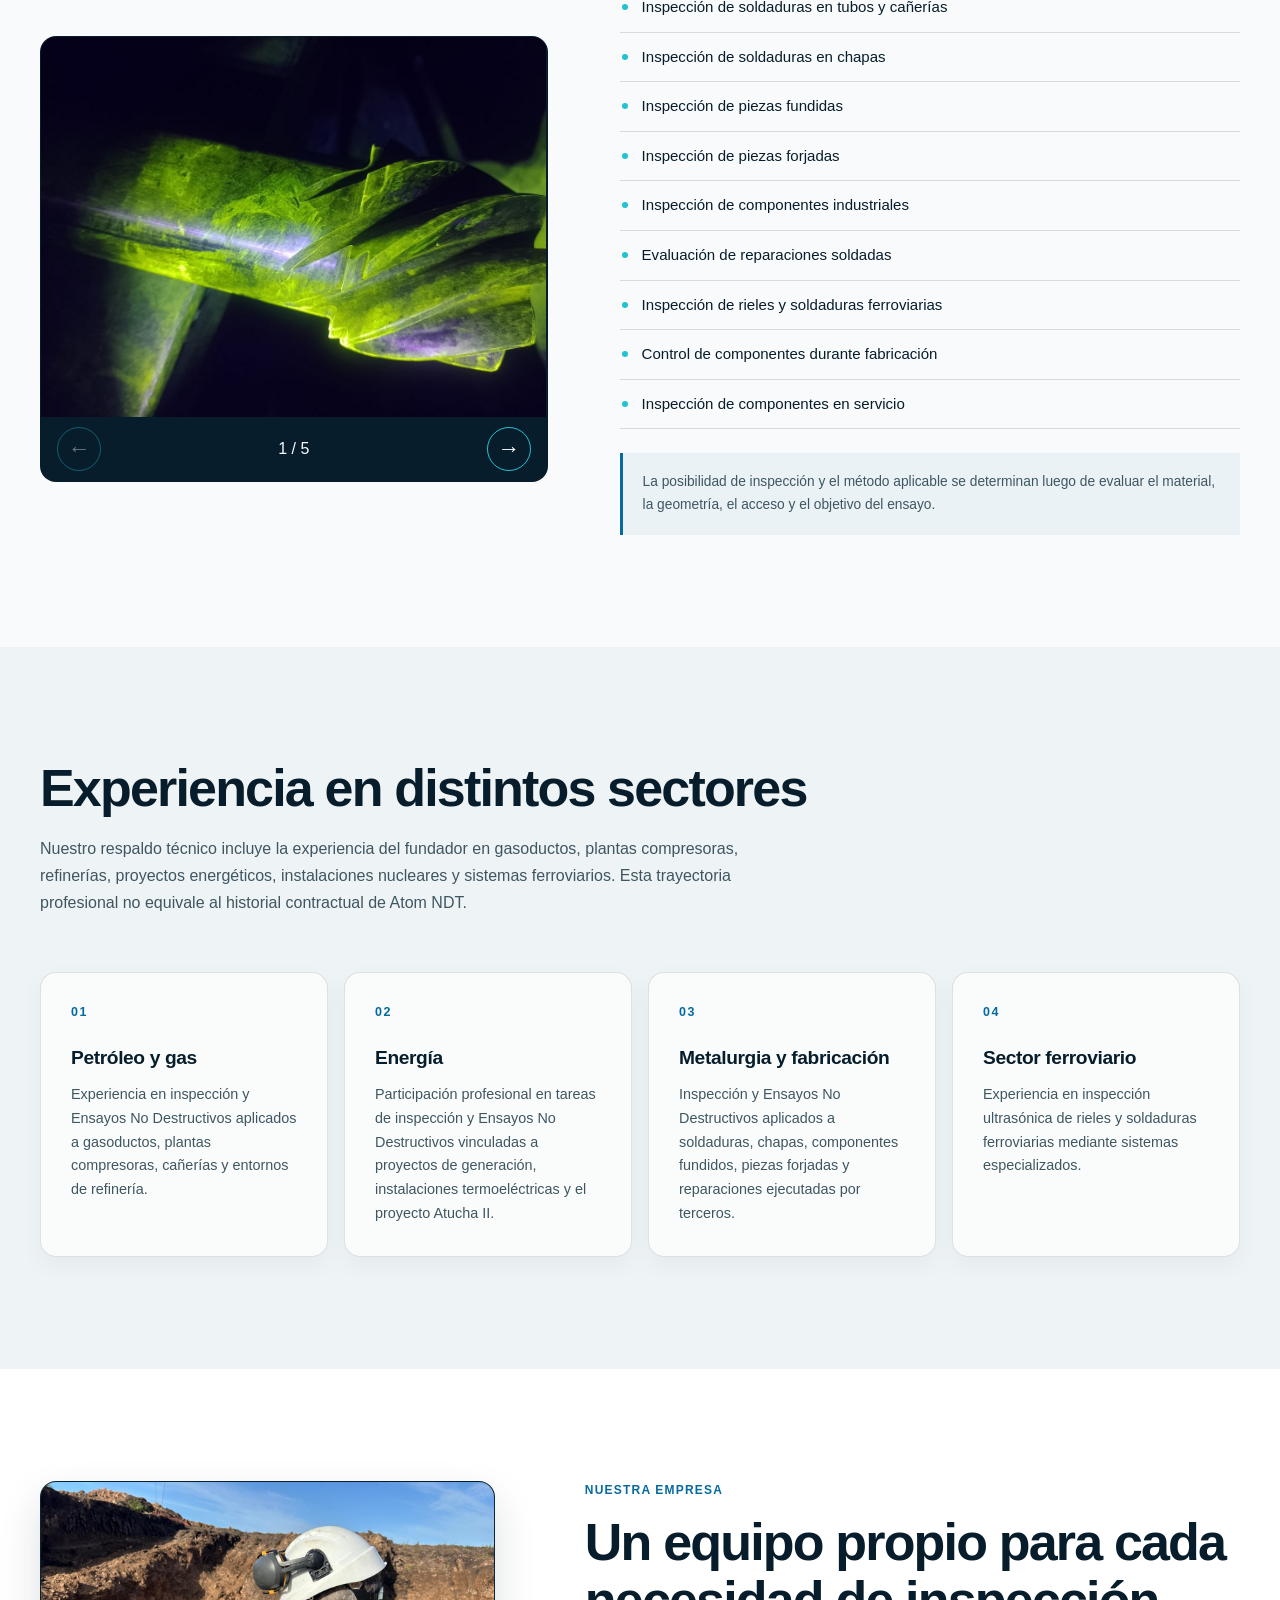
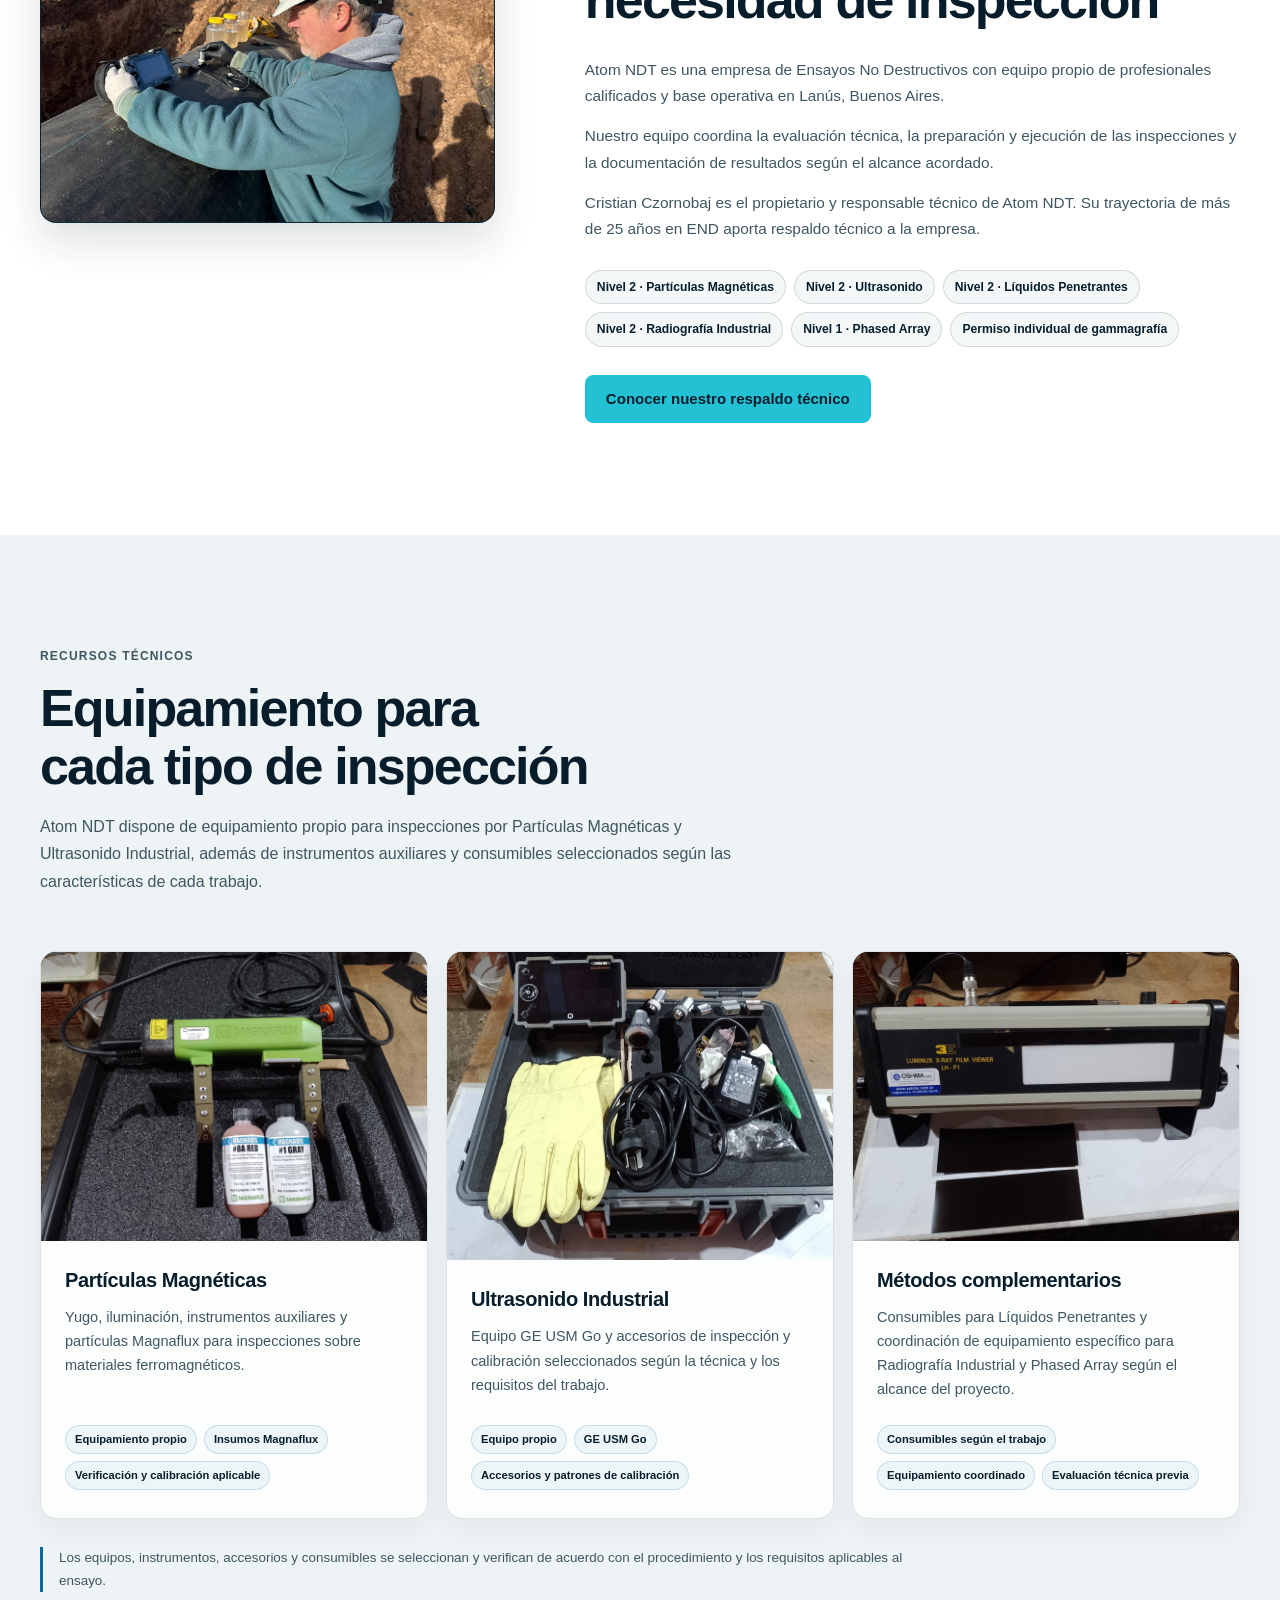
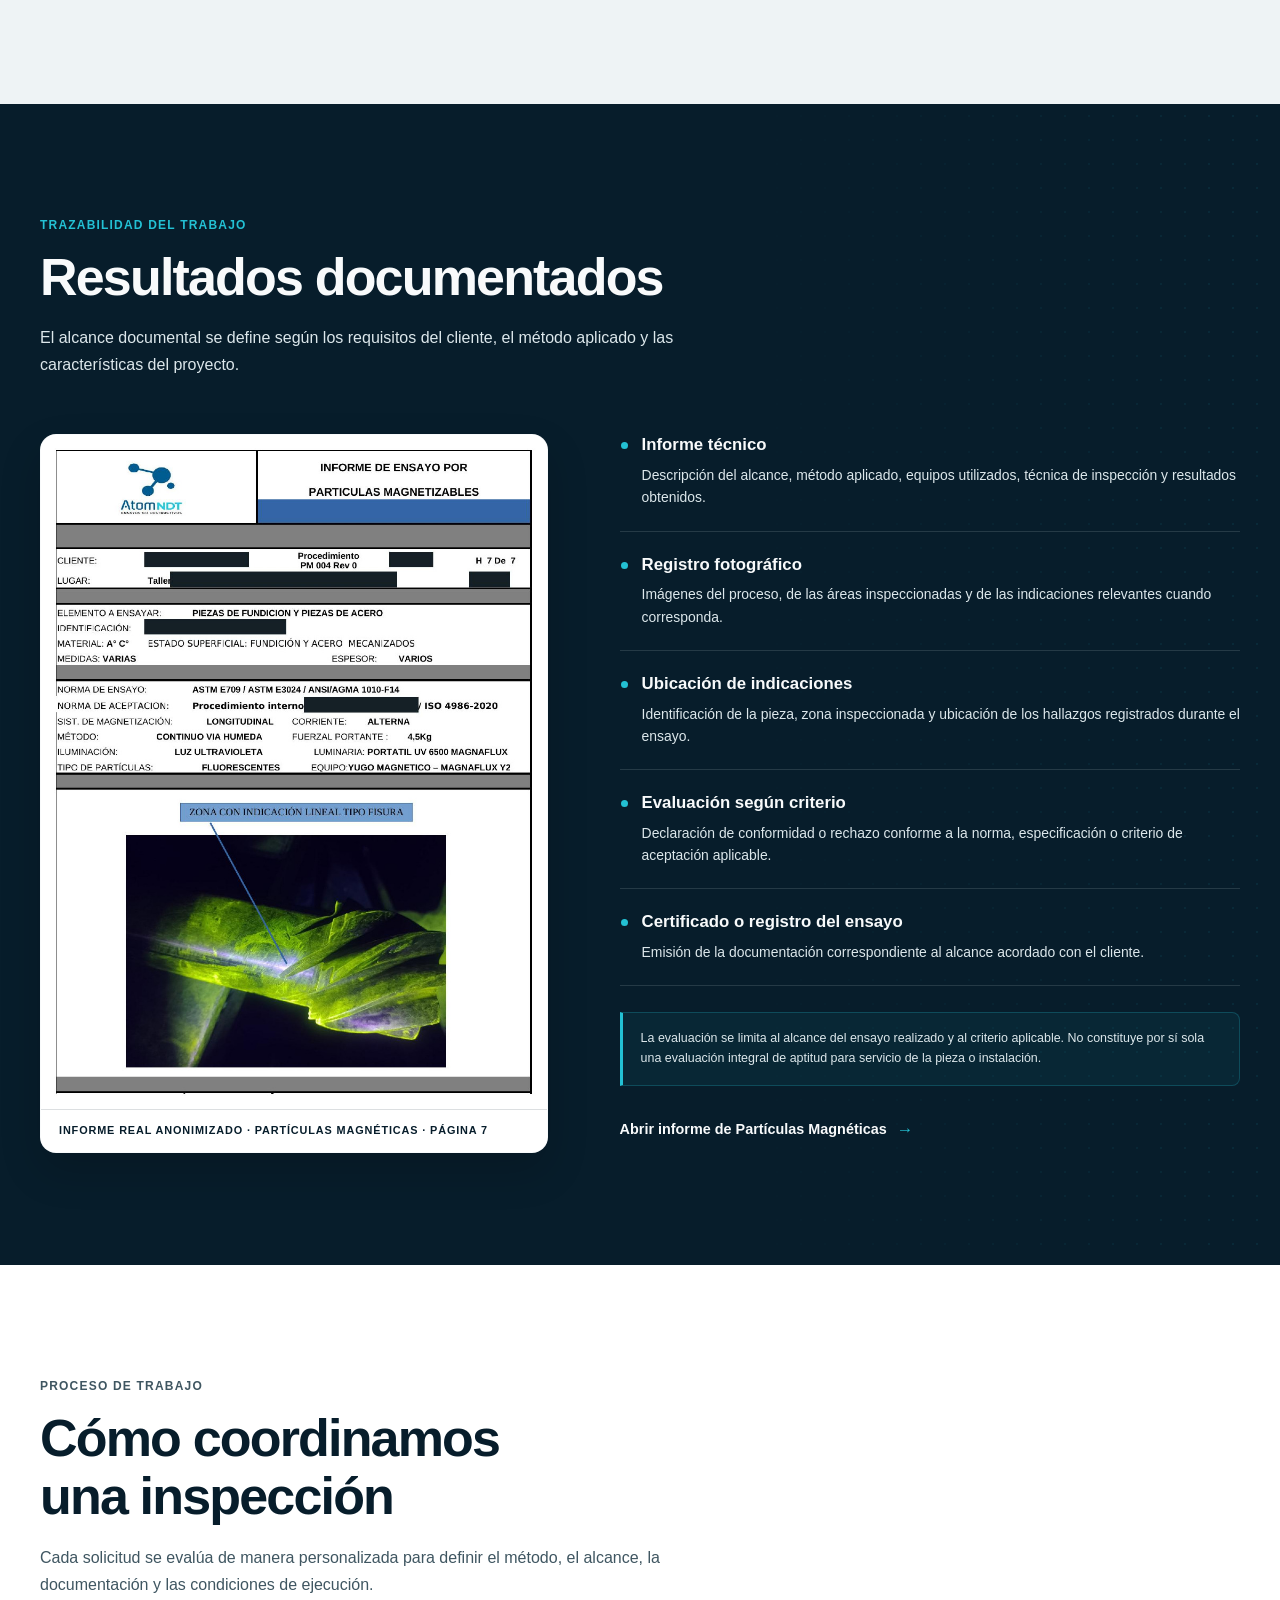
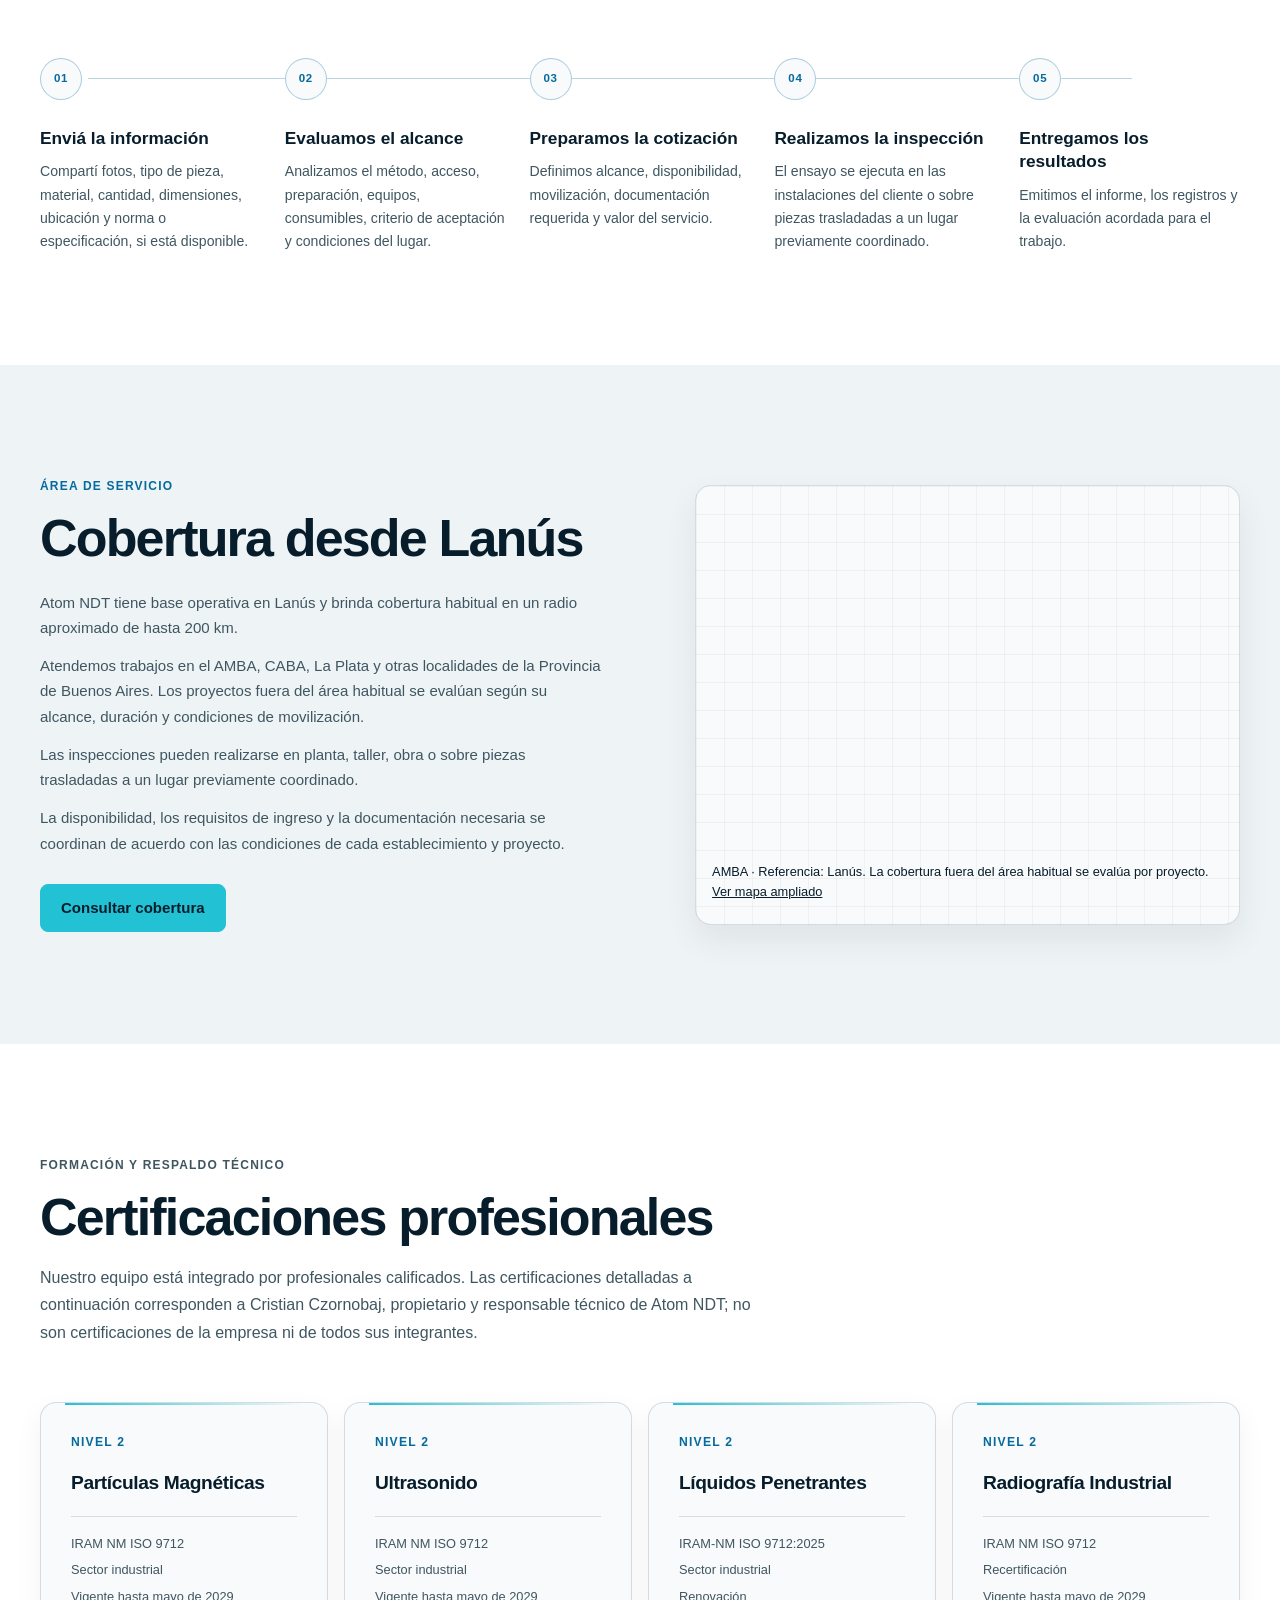
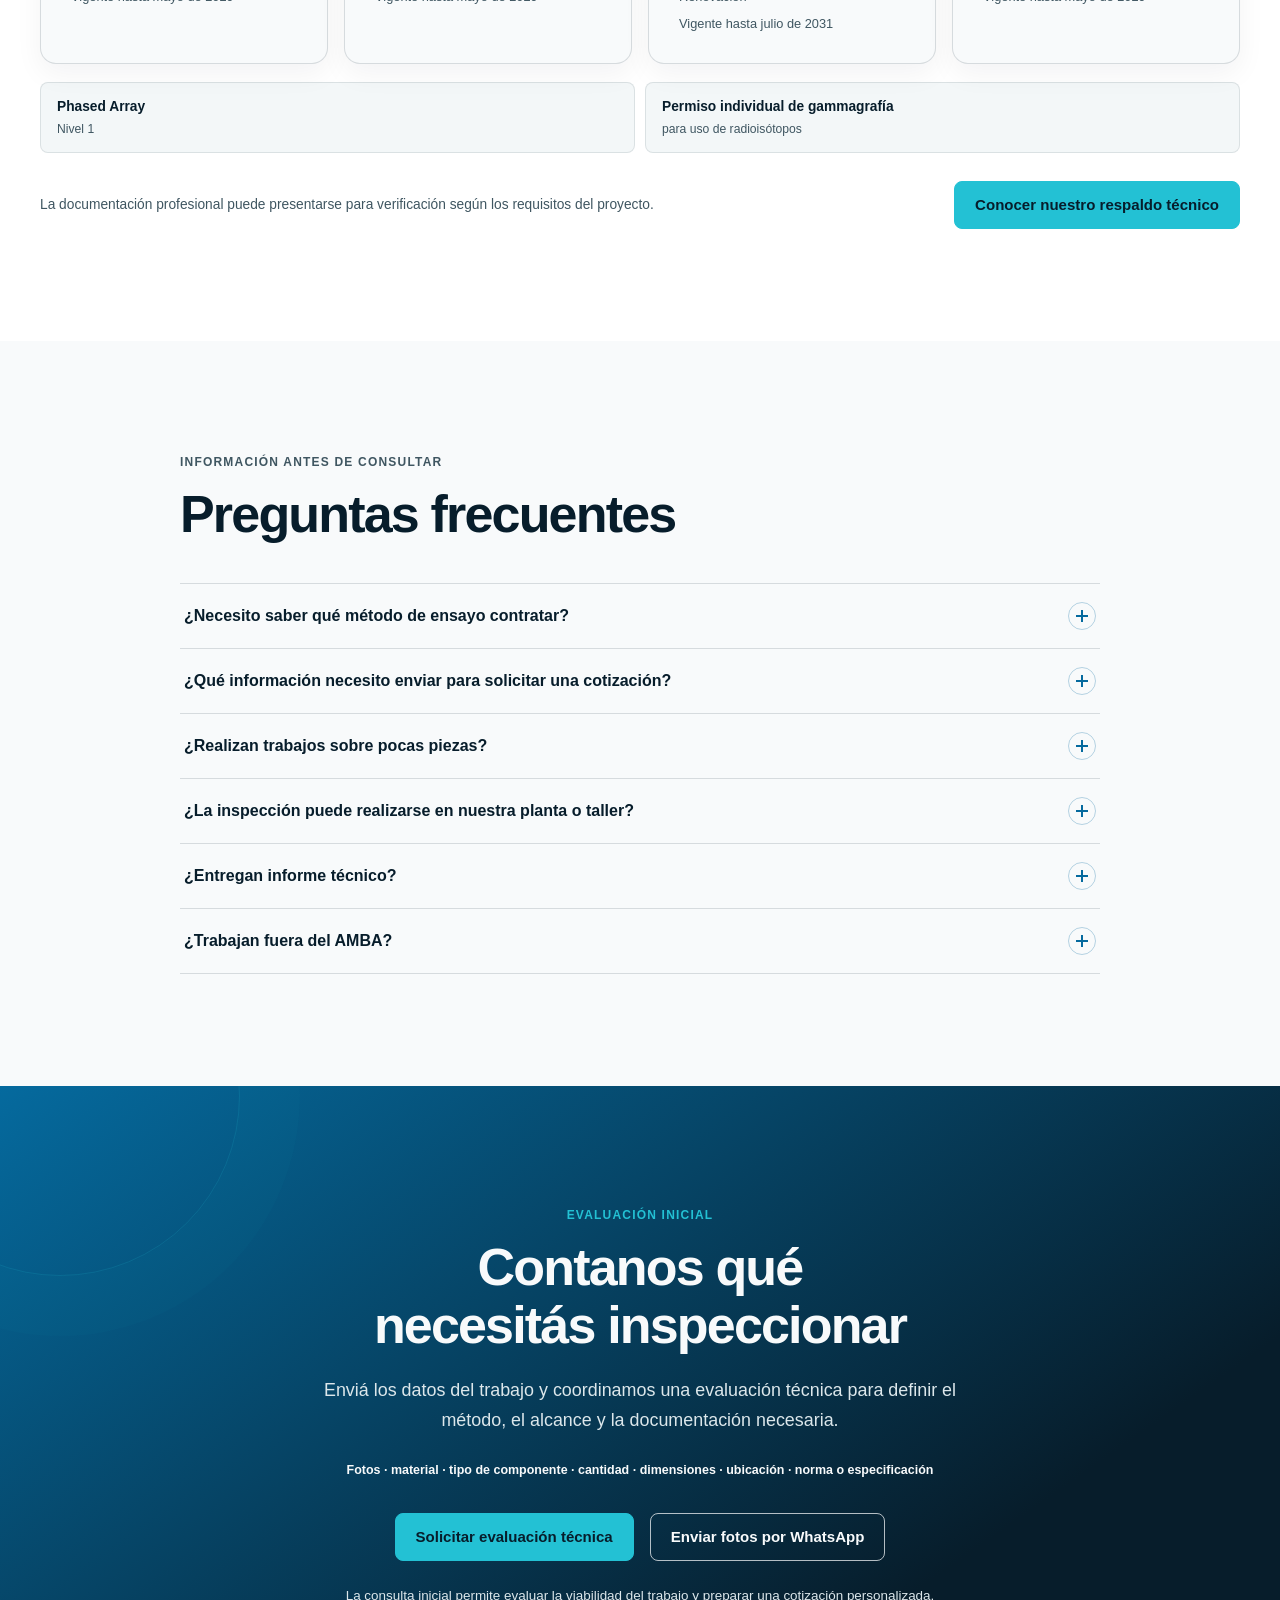
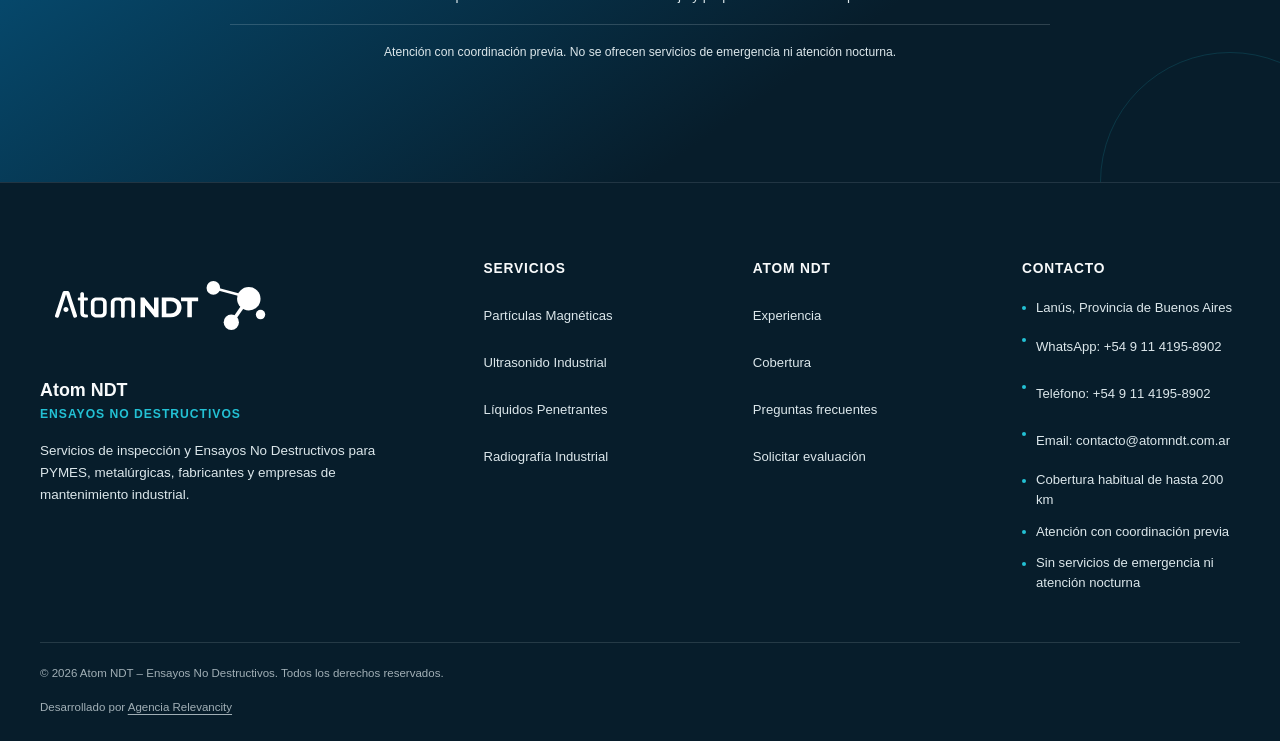
==== commit c5355867: "Actualiza presentación institucional y fotografías reales" ====
--- a/index.html
+++ b/index.html
@@ -14,7 +14,7 @@
   <meta property="og:locale" content="es_AR">
   <meta property="og:site_name" content="Atom NDT">
   <meta property="og:title" content="Atom NDT | Ensayos No Destructivos">
-  <meta property="og:description" content="Inspección de soldaduras, piezas y componentes mediante Ensayos No Destructivos, con atención directa y base operativa en Lanús.">
+  <meta property="og:description" content="Inspección de soldaduras, piezas y componentes mediante Ensayos No Destructivos, con equipo propio de profesionales calificados y base operativa en Lanús.">
   <meta property="og:url" content="https://atomndt.com.ar/">
   <meta property="og:image" content="https://atomndt.com.ar/assets/images/og-atom-ndt.jpg">
   <meta property="og:image:secure_url" content="https://atomndt.com.ar/assets/images/og-atom-ndt.jpg">
@@ -25,13 +25,13 @@
 
   <meta name="twitter:card" content="summary_large_image">
   <meta name="twitter:title" content="Atom NDT | Ensayos No Destructivos">
-  <meta name="twitter:description" content="Servicios de Ensayos No Destructivos para empresas industriales, con atención directa desde Lanús.">
+  <meta name="twitter:description" content="Servicios de Ensayos No Destructivos para empresas industriales, con equipo propio desde Lanús.">
   <meta name="twitter:image" content="https://atomndt.com.ar/assets/images/og-atom-ndt.jpg">
   <meta name="twitter:image:alt" content="Atom NDT – Ensayos No Destructivos">
 
   <link rel="icon" type="image/png" href="assets/images/favicon-atomndt.png">
   <link rel="shortcut icon" type="image/png" href="assets/images/favicon-atomndt.png">
-  <link rel="stylesheet" href="css/styles.css">
+  <link rel="stylesheet" href="css/styles.css?v=20261006-layout">
 
   <script type="application/ld+json">
     {
@@ -97,7 +97,7 @@
         <div class="hero-content">
           <p class="eyebrow">Ensayos No Destructivos <span aria-hidden="true">·</span> Lanús, Buenos Aires</p>
           <h1>Inspección de piezas y componentes mediante Ensayos No Destructivos</h1>
-          <p class="hero-summary">Servicios de Ensayos No Destructivos para metalúrgicas, fabricantes y empresas de mantenimiento industrial, con atención directa por técnico Nivel 2 y más de 25 años de experiencia.</p>
+          <p class="hero-summary">Somos una empresa de Ensayos No Destructivos con equipo propio de profesionales calificados, al servicio de metalúrgicas, fabricantes y empresas de mantenimiento industrial.</p>
 
           <div class="hero-actions">
             <a class="button" href="https://wa.me/5491141958902?text=Hola%2C%20quisiera%20solicitar%20una%20evaluaci%C3%B3n%20t%C3%A9cnica%20para%20un%20trabajo%20de%20Ensayos%20No%20Destructivos." target="_blank" rel="noopener noreferrer">Solicitar evaluación técnica</a>
@@ -107,23 +107,14 @@
           <p class="hero-note">Podés enviarnos fotos, medidas, material, ubicación y requisitos del trabajo.</p>
         </div>
 
-        <div class="hero-visual" role="img" aria-label="Espacio reservado para una fotografía de inspección">
-          <div class="visual-grid" aria-hidden="true"></div>
-          <div class="atom-mark" aria-hidden="true">
-            <span class="atom-node atom-node-large"></span>
-            <span class="atom-node atom-node-top"></span>
-            <span class="atom-node atom-node-bottom"></span>
-            <span class="atom-node atom-node-side"></span>
-            <span class="atom-line atom-line-top"></span>
-            <span class="atom-line atom-line-bottom"></span>
-          </div>
-          <p>Fotografía de inspección</p>
+        <div class="hero-visual hero-visual--hexagonal">
+          <img class="hero-hexagonal-image" src="assets/images/hero-ensayos-hexagonal-cropped.png" alt="Mosaico de inspecciones reales por Partículas Magnéticas, Ultrasonido, Líquidos Penetrantes y Radiografía Industrial" width="1148" height="950" fetchpriority="high">
         </div>
       </div>
 
       <div class="container">
         <ul class="hero-indicators" aria-label="Características destacadas">
-          <li><strong>Más de 25 años</strong><span>de experiencia en END</span></li>
+          <li><strong>Equipo propio</strong><span>de profesionales calificados</span></li>
           <li><strong>Certificaciones</strong><span>Nivel 2</span></li>
           <li><strong>Equipamiento</strong><span>propio y calibrado</span></li>
           <li><strong>Informes técnicos</strong><span>y registro fotográfico</span></li>
@@ -213,19 +204,23 @@
       <div class="container">
         <div class="section-heading applications-heading">
           <h2 id="applications-title">Aplicaciones de inspección</h2>
-          <p>La experiencia profesional de Cristian incluye inspecciones sobre componentes de fabricación, mantenimiento y servicio en distintos entornos industriales.</p>
+          <p>Realizamos inspecciones sobre piezas y componentes durante fabricación, mantenimiento y servicio, con el método y alcance adecuados a cada necesidad.</p>
         </div>
 
         <div class="applications-layout">
-          <div class="applications-visual" role="img" aria-label="Representación técnica provisional de aplicaciones industriales">
-            <div class="applications-pattern" aria-hidden="true">
-              <span class="technical-ring technical-ring-large"></span>
-              <span class="technical-ring technical-ring-small"></span>
-              <span class="technical-axis technical-axis-horizontal"></span>
-              <span class="technical-axis technical-axis-vertical"></span>
-              <span class="technical-point"></span>
-            </div>
-            <p>Aplicaciones industriales</p>
+          <div class="inspection-gallery" data-gallery role="region" aria-label="Fotografías de inspecciones" aria-roledescription="carrusel">
+            <div class="inspection-gallery__track" id="inspection-photos" tabindex="0" aria-label="Fotos de inspecciones; usá las flechas para navegar">
+              <img src="assets/images/aplicaciones-particulas-magneticas.webp" alt="Inspección de un componente dentado mediante Partículas Magnéticas fluorescentes bajo luz ultravioleta" width="1158" height="869" loading="lazy" decoding="async">
+              <img src="assets/images/inspeccion-ultrasonido-campo-01.jpg" alt="Operador realizando una inspección por ultrasonido sobre una tubería en campo" width="1280" height="960" loading="lazy" decoding="async">
+              <img src="assets/images/inspeccion-liquidos-penetrantes.jpg" alt="Ensayo por Líquidos Penetrantes sobre una pieza metálica" loading="lazy" decoding="async">
+              <img src="assets/images/evaluacion-radiografica.jpg" alt="Observación de una película radiográfica industrial en un negatoscopio" loading="lazy" decoding="async">
+              <img src="assets/images/inspeccion-ultrasonido-campo-02.jpg" alt="Inspección ultrasónica en la cara inferior de una tubería con una cuadrícula de medición" width="1280" height="960" loading="lazy" decoding="async">
+            </div>
+            <div class="inspection-gallery__controls" hidden>
+              <button type="button" data-gallery-prev aria-label="Foto anterior" aria-controls="inspection-photos">←</button>
+              <span data-gallery-status aria-live="polite" aria-atomic="true">1 / 5</span>
+              <button type="button" data-gallery-next aria-label="Foto siguiente" aria-controls="inspection-photos">→</button>
+            </div>
           </div>
 
           <div class="applications-content">
@@ -250,7 +245,7 @@
       <div class="container">
         <div class="section-heading sectors-heading">
           <h2 id="sectors-title">Experiencia en distintos sectores</h2>
-          <p>A lo largo de su trayectoria, Cristian desarrolló tareas de Ensayos No Destructivos, inspección y supervisión en gasoductos, plantas compresoras, refinerías, proyectos energéticos, instalaciones nucleares y sistemas ferroviarios.</p>
+          <p>Nuestro respaldo técnico incluye la experiencia del fundador en gasoductos, plantas compresoras, refinerías, proyectos energéticos, instalaciones nucleares y sistemas ferroviarios. Esta trayectoria profesional no equivale al historial contractual de Atom NDT.</p>
         </div>
 
         <div class="sectors-grid">
@@ -284,28 +279,22 @@
     <section class="professional-section" id="experiencia" aria-labelledby="professional-title">
       <div class="container professional-grid">
         <div class="professional-intro">
-          <p class="section-kicker">El profesional detrás de Atom NDT</p>
-          <h2 id="professional-title">Experiencia técnica aplicada directamente a cada trabajo</h2>
-        </div>
-
-        <div class="professional-visual" role="img" aria-label="Espacio reservado para un retrato profesional de Cristian Czornobaj">
-          <div class="portrait-pattern" aria-hidden="true">
-            <span class="portrait-orbit portrait-orbit-large"></span>
-            <span class="portrait-orbit portrait-orbit-small"></span>
-            <span class="portrait-node portrait-node-top"></span>
-            <span class="portrait-node portrait-node-bottom"></span>
-          </div>
-          <p>Retrato profesional</p>
+          <p class="section-kicker">Nuestra empresa</p>
+          <h2 id="professional-title">Un equipo propio para cada necesidad de inspección</h2>
+        </div>
+
+        <div class="professional-visual professional-visual--company">
+          <img src="assets/images/inspeccion-ultrasonido-campo-01.jpg" alt="Inspección ultrasónica de una tubería en campo" width="1280" height="960" loading="lazy" decoding="async">
         </div>
 
         <div class="professional-details">
           <div class="professional-copy">
-            <p>Atom NDT es atendida por Cristian Czornobaj, Técnico Electrónico con más de 25 años de experiencia en Ensayos No Destructivos, inspección y supervisión industrial.</p>
-            <p>Cristian participa personalmente en la evaluación inicial, la preparación del trabajo, la ejecución del ensayo, la interpretación de los resultados y la emisión de la documentación correspondiente.</p>
-            <p>Esta modalidad permite mantener una comunicación directa con el técnico que analiza y ejecuta el trabajo, sin intermediarios comerciales entre la consulta y la inspección.</p>
+            <p>Atom NDT es una empresa de Ensayos No Destructivos con equipo propio de profesionales calificados y base operativa en Lanús, Buenos Aires.</p>
+            <p>Nuestro equipo coordina la evaluación técnica, la preparación y ejecución de las inspecciones y la documentación de resultados según el alcance acordado.</p>
+            <p>Cristian Czornobaj es el propietario y responsable técnico de Atom NDT. Su trayectoria de más de 25 años en END aporta respaldo técnico a la empresa.</p>
           </div>
 
-          <ul class="qualifications-list" aria-label="Calificaciones resumidas">
+          <ul class="qualifications-list" aria-label="Calificaciones del responsable técnico">
             <li>Nivel 2 <span aria-hidden="true">·</span> Partículas Magnéticas</li>
             <li>Nivel 2 <span aria-hidden="true">·</span> Ultrasonido</li>
             <li>Nivel 2 <span aria-hidden="true">·</span> Líquidos Penetrantes</li>
@@ -314,7 +303,7 @@
             <li>Permiso individual de gammagrafía</li>
           </ul>
 
-          <a class="button professional-link" href="experiencia.html">Conocer su experiencia</a>
+          <a class="button professional-link" href="experiencia.html">Conocer nuestro respaldo técnico</a>
         </div>
       </div>
     </section>
@@ -329,9 +318,8 @@
 
         <div class="equipment-grid">
           <article class="equipment-card">
-            <div class="equipment-placeholder" role="img" aria-label="Espacio reservado para una fotografía del equipo de Partículas Magnéticas">
-              <span aria-hidden="true"></span>
-              <p>Equipo de Partículas Magnéticas</p>
+            <div class="equipment-photo">
+              <img src="assets/images/equipo-particulas-magneticas.jpg" alt="Yugo Magnaflux y consumibles Magnavis para Partículas Magnéticas en su maleta" width="1000" height="750" loading="lazy" decoding="async">
             </div>
             <div class="equipment-card-content">
               <h3>Partículas Magnéticas</h3>
@@ -345,9 +333,8 @@
           </article>
 
           <article class="equipment-card">
-            <div class="equipment-placeholder" role="img" aria-label="Espacio reservado para una fotografía del equipo de Ultrasonido">
-              <span aria-hidden="true"></span>
-              <p>Equipo de Ultrasonido</p>
+            <div class="equipment-photo equipment-photo--us-detail">
+              <img src="assets/images/equipo-ultrasonido.jpg" alt="Equipo USM Go con transductores, cables y accesorios en su maleta" width="750" height="1000" loading="lazy" decoding="async">
             </div>
             <div class="equipment-card-content">
               <h3>Ultrasonido Industrial</h3>
@@ -361,9 +348,8 @@
           </article>
 
           <article class="equipment-card equipment-card-coordinated">
-            <div class="equipment-placeholder" role="img" aria-label="Espacio reservado para recursos coordinados según el proyecto">
-              <span aria-hidden="true"></span>
-              <p>Recursos según el proyecto</p>
+            <div class="equipment-photo">
+              <img src="assets/images/negatoscopio-industrial.jpg" alt="Negatoscopio para la observación de películas radiográficas industriales" width="1000" height="750" loading="lazy" decoding="async">
             </div>
             <div class="equipment-card-content">
               <h3>Métodos complementarios</h3>
@@ -487,20 +473,10 @@
           <a class="button coverage-link" href="https://wa.me/5491141958902?text=Hola%2C%20quisiera%20solicitar%20una%20evaluaci%C3%B3n%20t%C3%A9cnica%20para%20un%20trabajo%20de%20Ensayos%20No%20Destructivos." target="_blank" rel="noopener noreferrer">Consultar cobertura</a>
         </div>
 
-        <div class="coverage-map" role="img" aria-label="Mapa abstracto e ilustrativo de la cobertura aproximada desde Lanús">
-          <div class="coverage-rings" aria-hidden="true">
-            <span></span>
-            <span></span>
-            <span></span>
-          </div>
-          <ul class="map-labels" aria-hidden="true">
-            <li class="map-label map-label-base">Lanús</li>
-            <li class="map-label map-label-amba">AMBA</li>
-            <li class="map-label map-label-caba">CABA</li>
-            <li class="map-label map-label-plata">La Plata</li>
-          </ul>
-          <p>Hasta 200 km</p>
-        </div>
+        <figure class="coverage-map coverage-map--geographic">
+          <iframe title="Mapa del AMBA con referencia en Lanús" src="https://www.openstreetmap.org/export/embed.html?bbox=-59.05%2C-35.1%2C-57.8%2C-34.25&amp;layer=mapnik&amp;marker=-34.7%2C-58.4" loading="lazy"></iframe>
+          <figcaption>AMBA · Referencia: Lanús. La cobertura fuera del área habitual se evalúa por proyecto. <a href="https://www.openstreetmap.org/#map=10/-34.7/-58.4" target="_blank" rel="noopener noreferrer">Ver mapa ampliado</a></figcaption>
+        </figure>
       </div>
     </section>
 
@@ -509,7 +485,7 @@
         <div class="section-heading certifications-heading">
           <p class="section-kicker">Formación y respaldo técnico</p>
           <h2 id="certifications-title">Certificaciones profesionales</h2>
-          <p>Cristian cuenta con formación y certificaciones en distintos métodos de Ensayos No Destructivos, aplicadas a inspecciones durante fabricación y sobre componentes en servicio.</p>
+          <p>Nuestro equipo está integrado por profesionales calificados. Las certificaciones detalladas a continuación corresponden a Cristian Czornobaj, propietario y responsable técnico de Atom NDT; no son certificaciones de la empresa ni de todos sus integrantes.</p>
         </div>
 
         <div class="certifications-grid">
@@ -562,7 +538,7 @@
 
         <div class="certifications-footer">
           <p>La documentación profesional puede presentarse para verificación según los requisitos del proyecto.</p>
-          <a class="button" href="experiencia.html">Conocer su experiencia</a>
+          <a class="button" href="experiencia.html">Conocer nuestro respaldo técnico</a>
         </div>
       </div>
     </section>
@@ -713,6 +689,7 @@
 
     <div class="container footer-bottom">
       <p>© 2026 Atom NDT – Ensayos No Destructivos. Todos los derechos reservados.</p>
+        <p class="agency-credit">Desarrollado por <a href="https://share.google/a9M1BnQt2vNhaVwQq" target="_blank" rel="noopener noreferrer">Agencia Relevancity</a></p>
       <!-- TODO: revisar requisitos de privacidad antes de incorporar formularios, analítica, cookies o sistemas de seguimiento. -->
     </div>
   </footer>
--- a/css/styles.css
+++ b/css/styles.css
@@ -320,6 +320,27 @@
   box-shadow: 0 18px 42px rgba(7, 29, 43, 0.16);
 }
 
+.hero-visual.hero-visual--hexagonal {
+  align-self: center;
+  width: 100%;
+  height: auto;
+  min-height: 0;
+  aspect-ratio: 1148 / 950;
+  border: 0;
+  border-radius: 0;
+  background: transparent;
+  box-shadow: none;
+}
+
+.hero-hexagonal-image {
+  position: absolute;
+  inset: 0;
+  display: block;
+  width: 100%;
+  height: 100%;
+  object-fit: contain;
+}
+
 .visual-grid {
   position: absolute;
   inset: 0;
@@ -746,6 +767,67 @@
   box-shadow: 0 14px 34px rgba(7, 29, 43, 0.07);
 }
 
+.applications-visual.applications-visual--photo {
+  min-height: 0;
+  background: var(--color-deep-blue);
+}
+
+.applications-visual--photo img {
+  display: block;
+  width: 100%;
+  height: auto;
+}
+
+.inspection-gallery {
+  min-width: 0;
+  overflow: hidden;
+  border: 1px solid var(--color-border);
+  border-radius: var(--radius-medium);
+  background: var(--color-deep-blue);
+}
+
+.inspection-gallery__track {
+  display: flex;
+  align-items: flex-start;
+  overflow-x: auto;
+  scroll-snap-type: x mandatory;
+}
+
+.inspection-gallery__track img {
+  display: block;
+  flex: 0 0 100%;
+  width: 100%;
+  min-width: 0;
+  aspect-ratio: 4 / 3;
+  height: auto;
+  object-fit: contain;
+  scroll-snap-align: start;
+}
+
+.inspection-gallery__controls:not([hidden]) {
+  display: flex;
+  justify-content: space-between;
+  align-items: center;
+  padding: 10px 16px;
+  color: var(--color-white);
+}
+
+.inspection-gallery__controls button {
+  width: 44px;
+  height: 44px;
+  border: 1px solid var(--color-cyan);
+  border-radius: 50%;
+  background: transparent;
+  color: var(--color-white);
+  font-size: 1.4rem;
+  cursor: pointer;
+}
+
+.inspection-gallery__controls button:disabled {
+  opacity: 0.4;
+  cursor: default;
+}
+
 .applications-visual > p,
 .professional-visual > p {
   position: absolute;
@@ -940,6 +1022,19 @@
   color: var(--color-text-muted);
 }
 
+.professional-visual.professional-visual--company {
+  min-height: 0;
+}
+
+.professional-visual--company img {
+  display: block;
+  width: 100%;
+  height: auto;
+  aspect-ratio: auto;
+  object-fit: contain;
+  align-self: start;
+}
+
 .portrait-pattern {
   position: relative;
   width: 220px;
@@ -1061,6 +1156,73 @@
   border-radius: var(--radius-medium);
   background: rgba(255, 255, 255, 0.8);
   box-shadow: 0 10px 28px rgba(7, 29, 43, 0.05);
+}
+
+.equipment-photo {
+  margin: 0;
+  background: var(--color-deep-blue);
+  overflow: hidden;
+}
+
+.equipment-photo img {
+  display: block;
+  width: 100%;
+  height: auto;
+  aspect-ratio: 4 / 3;
+  object-fit: contain;
+}
+
+.equipment-photo--pair {
+  border-radius: var(--radius-medium);
+}
+
+.equipment-photo figcaption {
+  padding: 16px;
+  color: var(--color-white);
+  font-size: 0.8rem;
+  line-height: 1.6;
+}
+
+.equipment-photo--pair img {
+  aspect-ratio: auto;
+}
+
+/* Focus on the USM Go and accessories, keeping the source photo unchanged. */
+.equipment-photo--us-detail {
+  position: relative;
+  aspect-ratio: 5 / 4;
+}
+
+.equipment-photo--us-detail img {
+  position: absolute;
+  top: -66.667%;
+  width: 100%;
+  height: 166.667%;
+  aspect-ratio: auto;
+  object-fit: fill;
+}
+
+.coverage-map--geographic {
+  margin: 0;
+  background-image: none;
+}
+
+.coverage-map--geographic iframe {
+  display: block;
+  width: 100%;
+  height: 360px;
+  border: 0;
+}
+
+.coverage-map--geographic figcaption {
+  padding: 16px;
+  font-size: 0.8rem;
+  line-height: 1.6;
+}
+
+.agency-credit a {
+  text-decoration: underline;
+  text-underline-offset: 3px;
 }
 
 .equipment-placeholder {
@@ -2415,6 +2577,30 @@
   display: block;
 }
 
+.service-photo.service-photo--complete {
+  min-height: 0;
+  align-self: start;
+}
+
+.service-photo--complete img {
+  height: auto;
+  min-height: 0;
+  aspect-ratio: auto;
+  object-fit: contain;
+}
+
+.service-photo--complete::after {
+  display: none;
+}
+
+.service-photo.service-photo--complete figcaption {
+  position: static;
+  padding: 14px 18px;
+  color: var(--color-white);
+  font-size: 0.8rem;
+  line-height: 1.5;
+}
+
 .service-photo::after {
   position: absolute;
   inset: 50% 0 0;
@@ -2814,8 +3000,8 @@
   }
 
   .hero-grid {
-    grid-template-columns: minmax(0, 1.1fr) minmax(340px, 0.9fr);
-    gap: clamp(44px, 5vw, 64px);
+    grid-template-columns: minmax(0, 0.92fr) minmax(0, 1.08fr);
+    gap: clamp(24px, 2.5vw, 36px);
   }
 
   .hero-visual {
@@ -2854,19 +3040,19 @@
   }
 
   .services-grid {
-    grid-template-columns: minmax(0, 1.08fr) minmax(0, 0.92fr);
-    grid-template-rows: repeat(3, minmax(0, auto));
+    grid-template-columns: repeat(2, minmax(0, 1fr));
+    grid-auto-rows: 1fr;
   }
 
   .service-card-primary {
-    grid-row: 1 / 4;
-    min-height: 100%;
-    padding: 42px;
+    grid-row: auto;
+    min-height: 0;
+    padding: 26px 24px;
   }
 
   .service-card-primary h3 {
     max-width: 440px;
-    font-size: clamp(2rem, 3vw, 2.75rem);
+    font-size: 1.5rem;
   }
 
   .applications-layout,
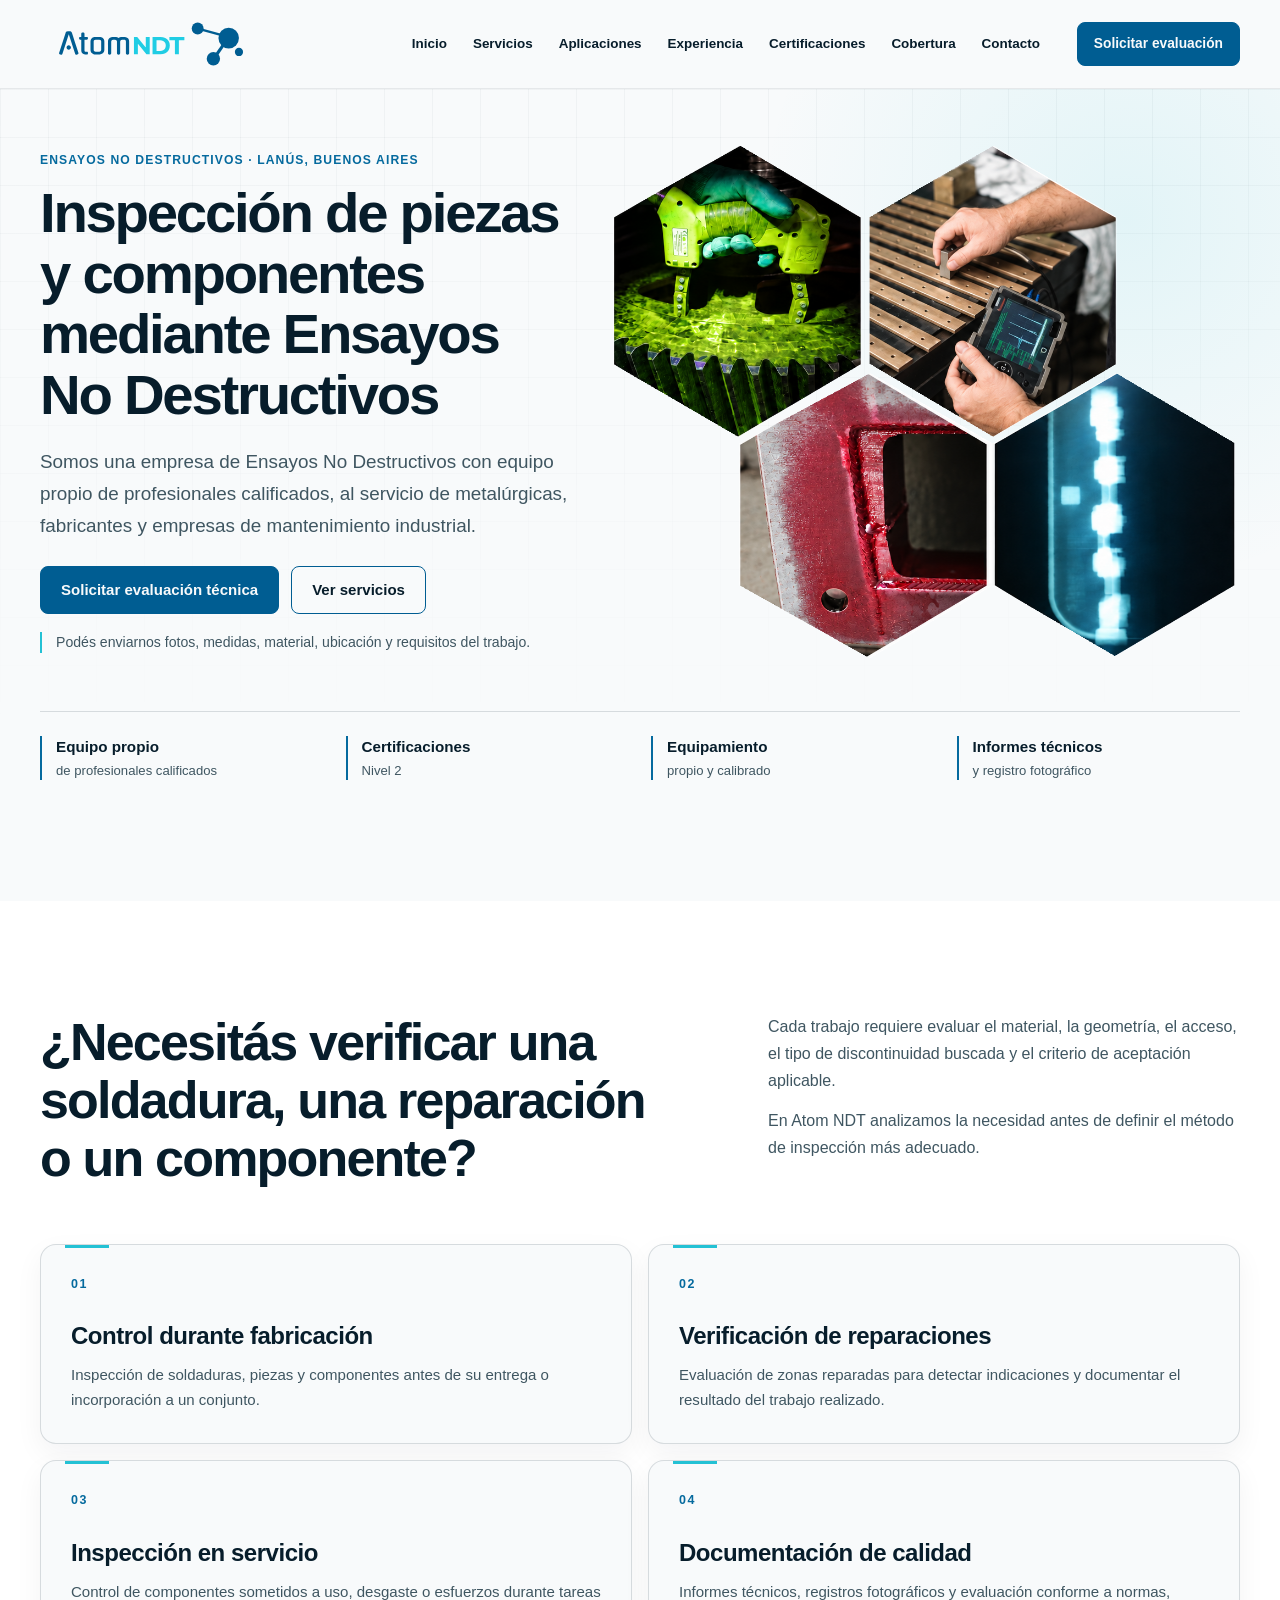
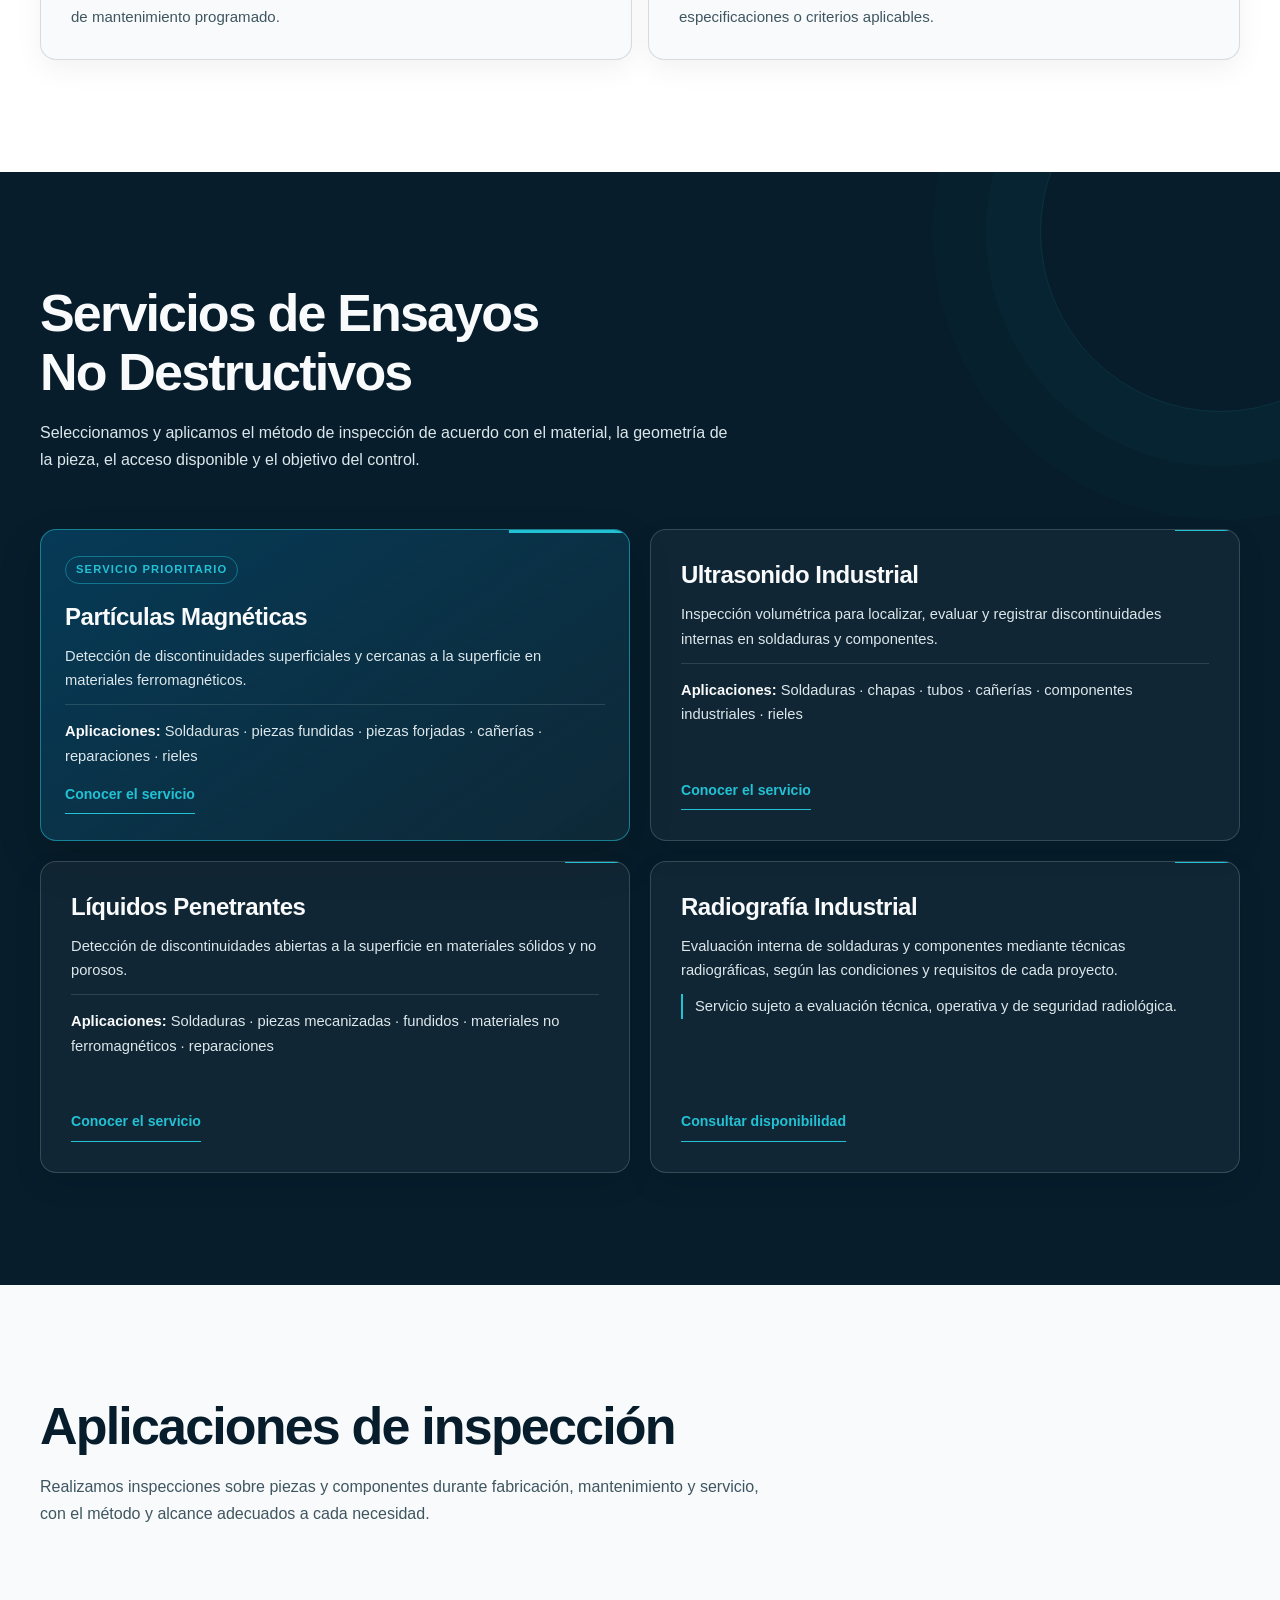
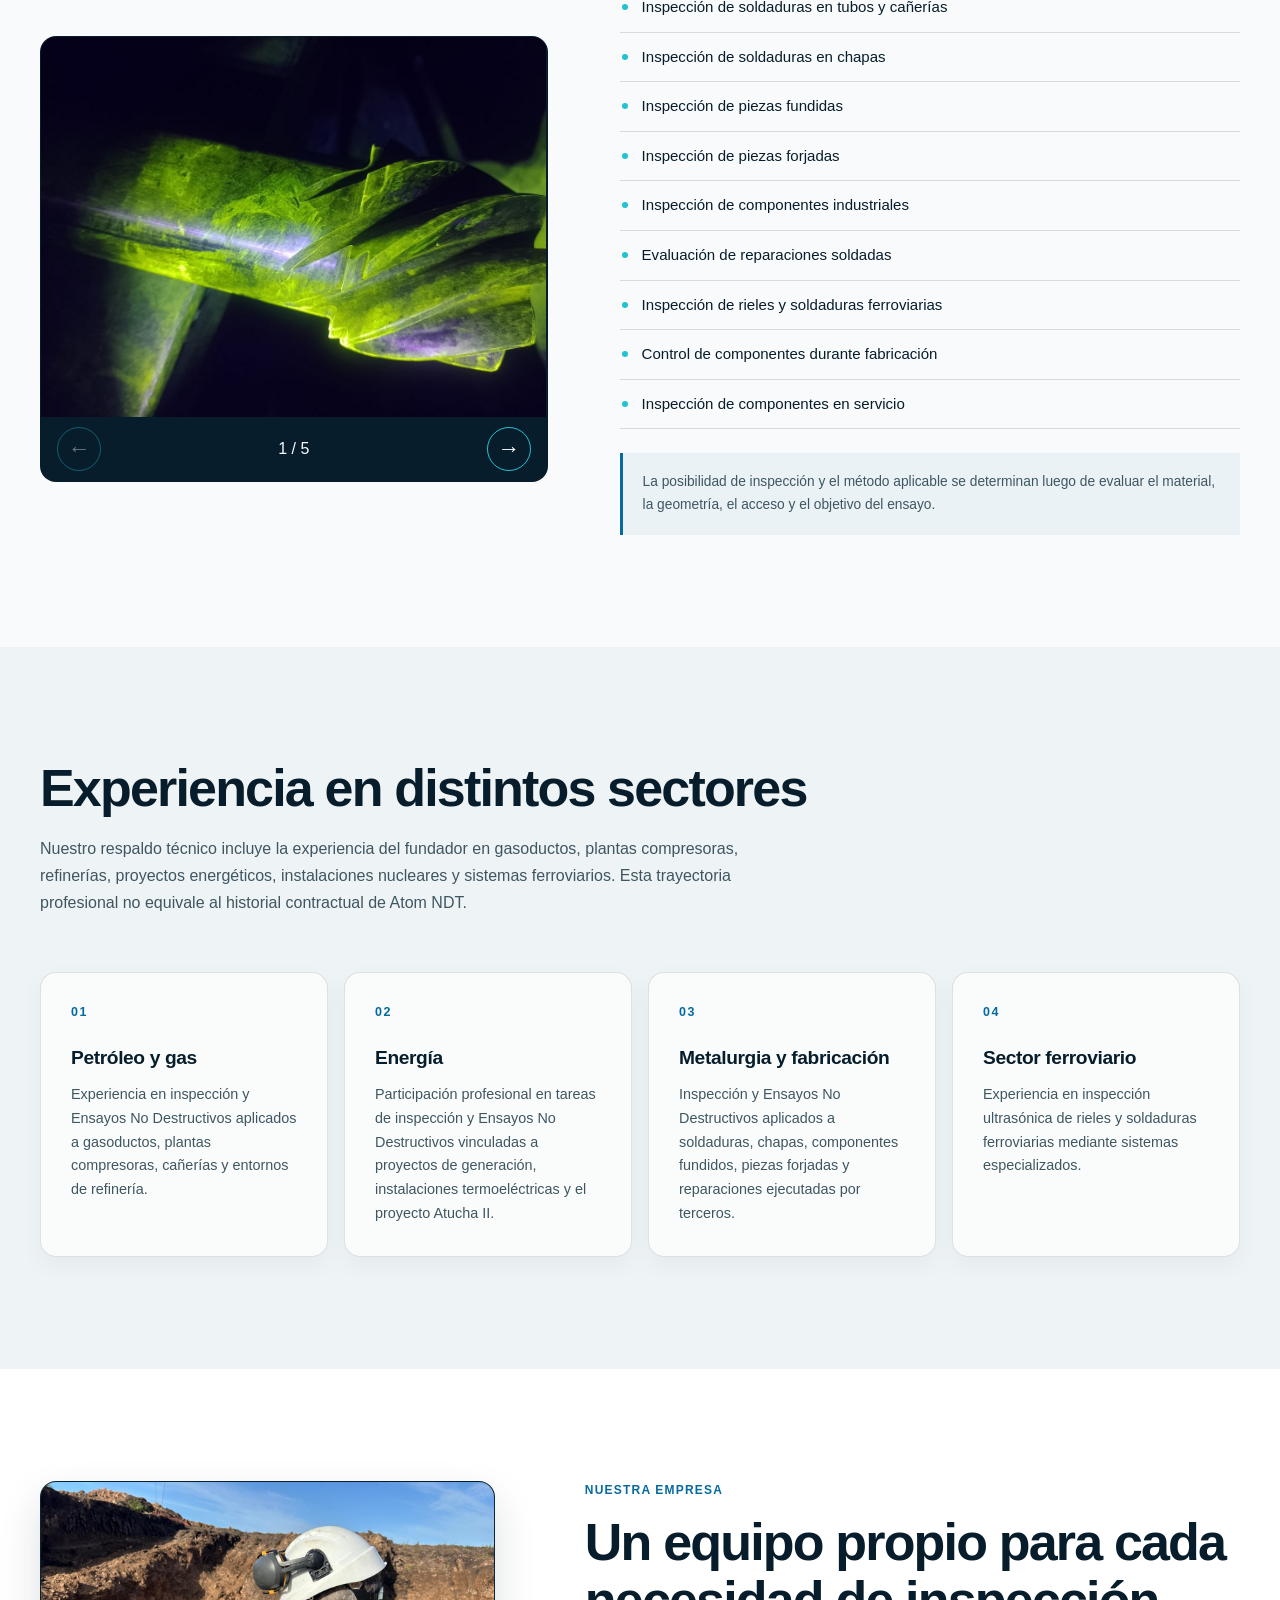
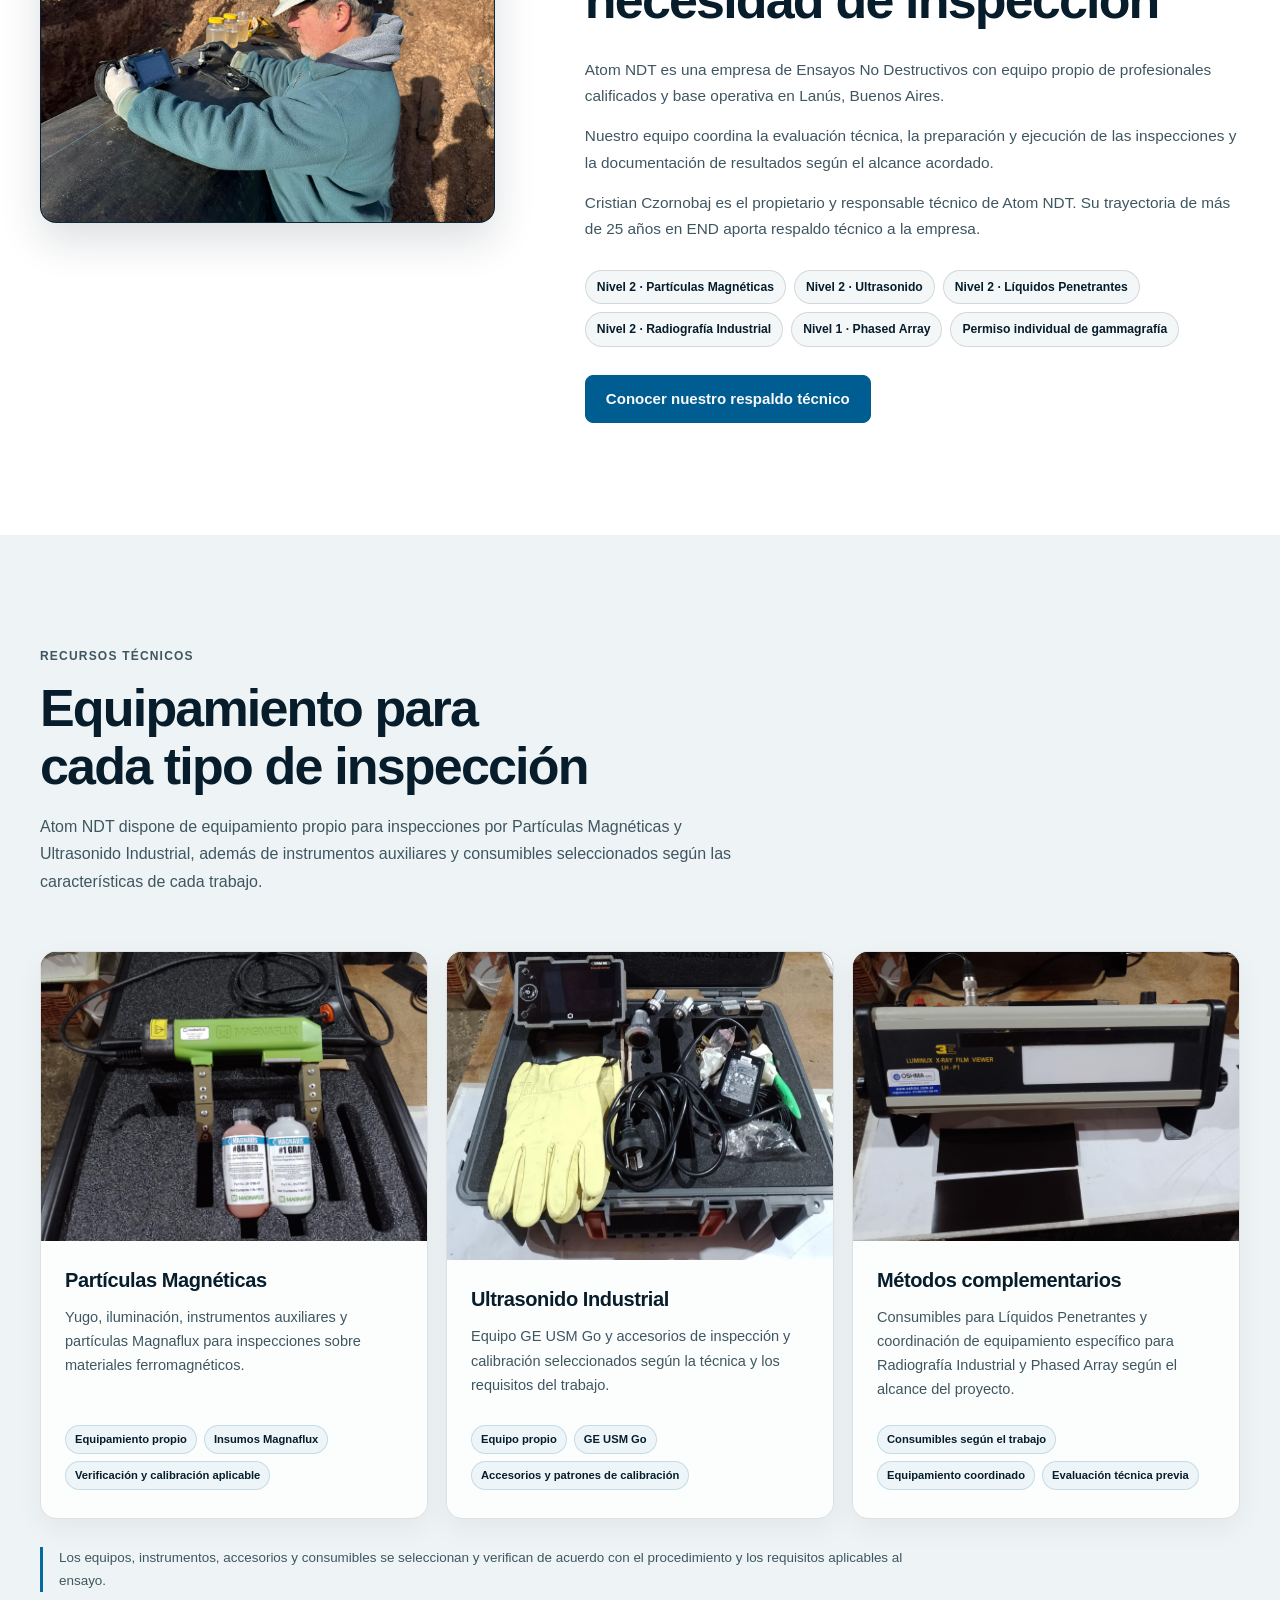
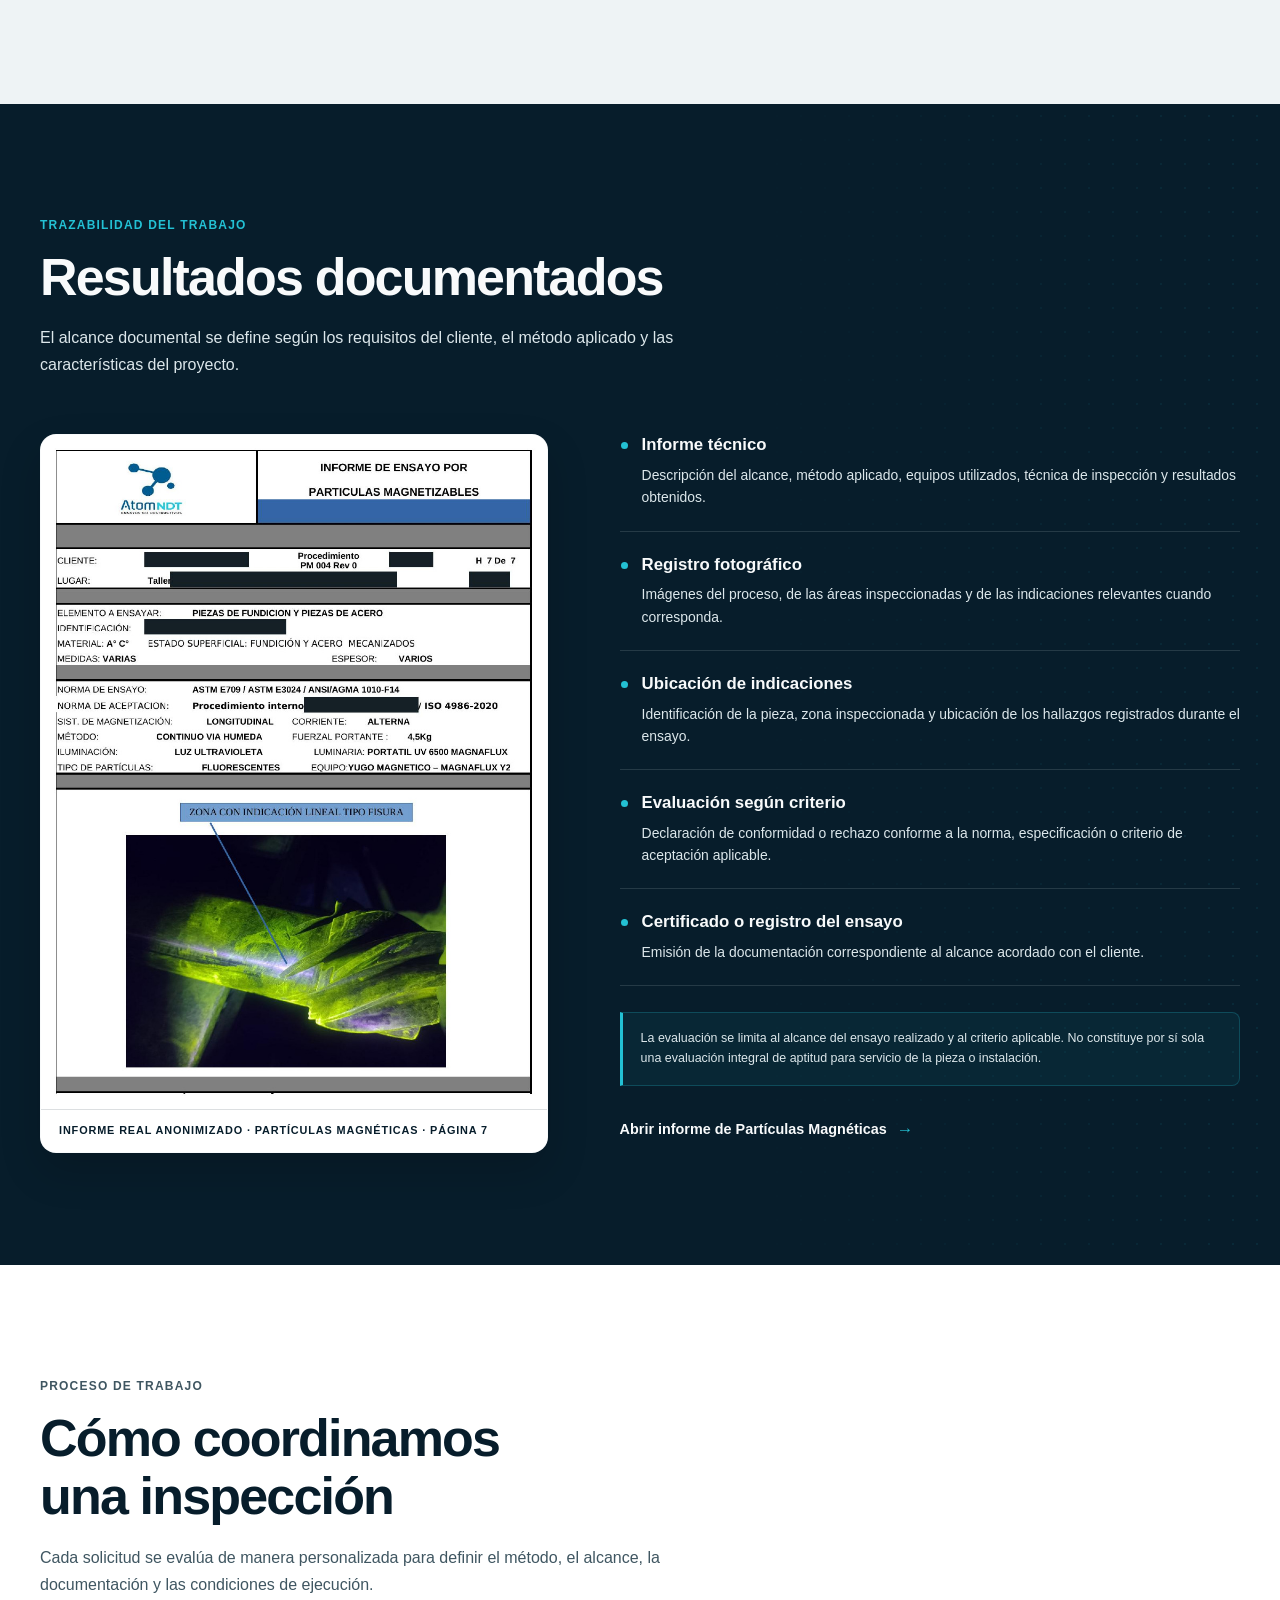
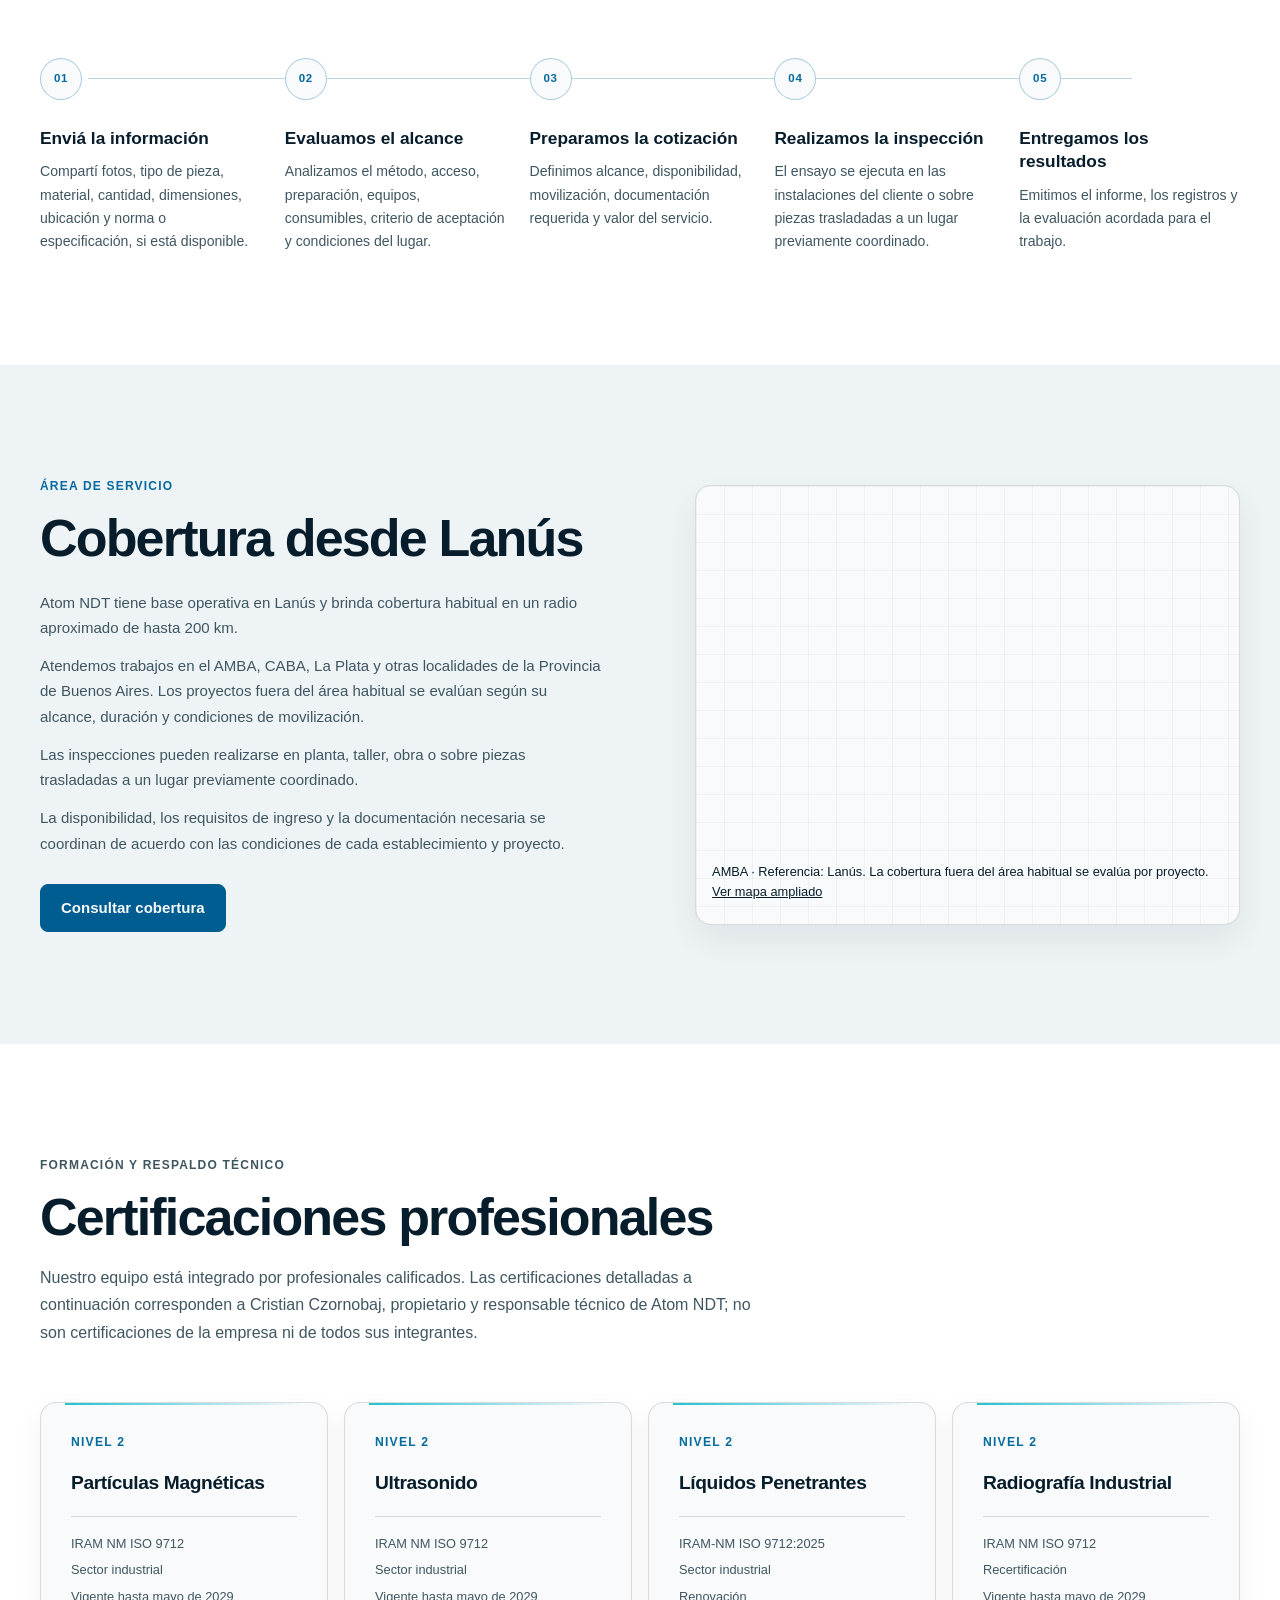
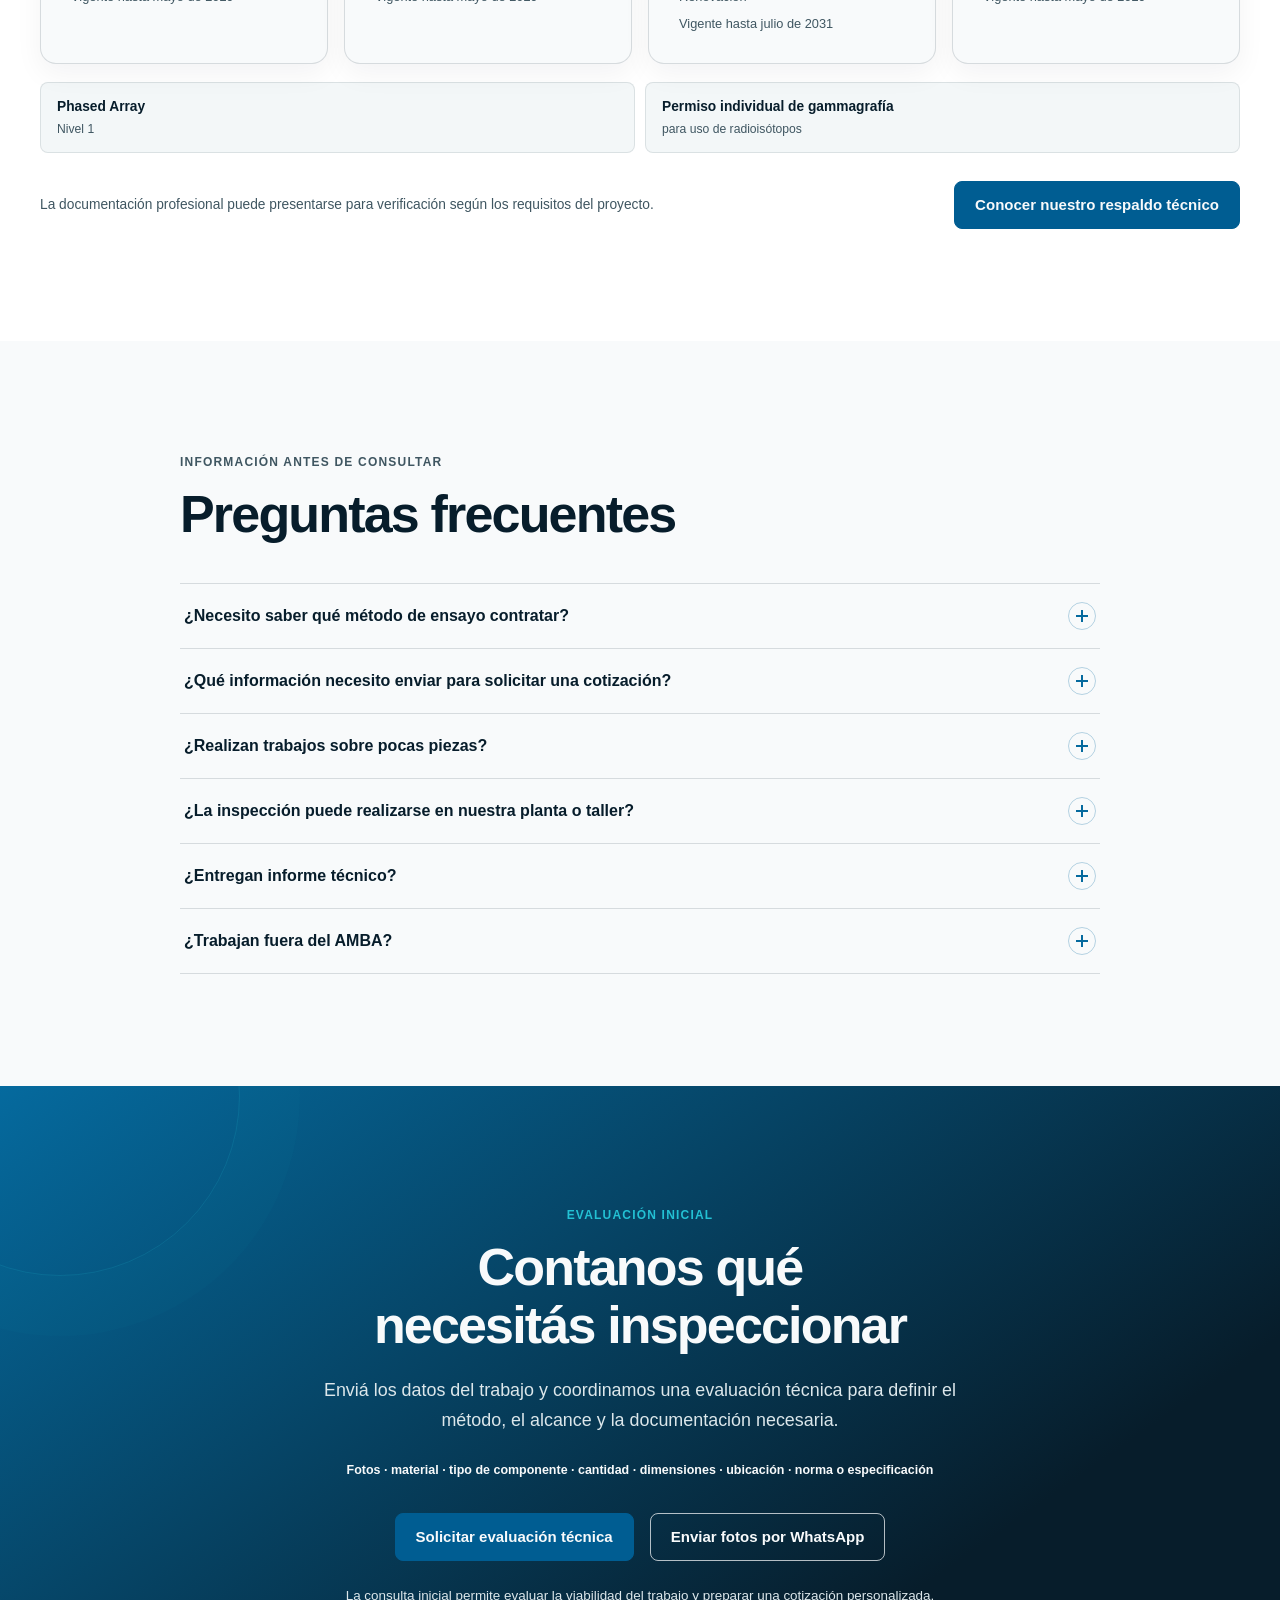
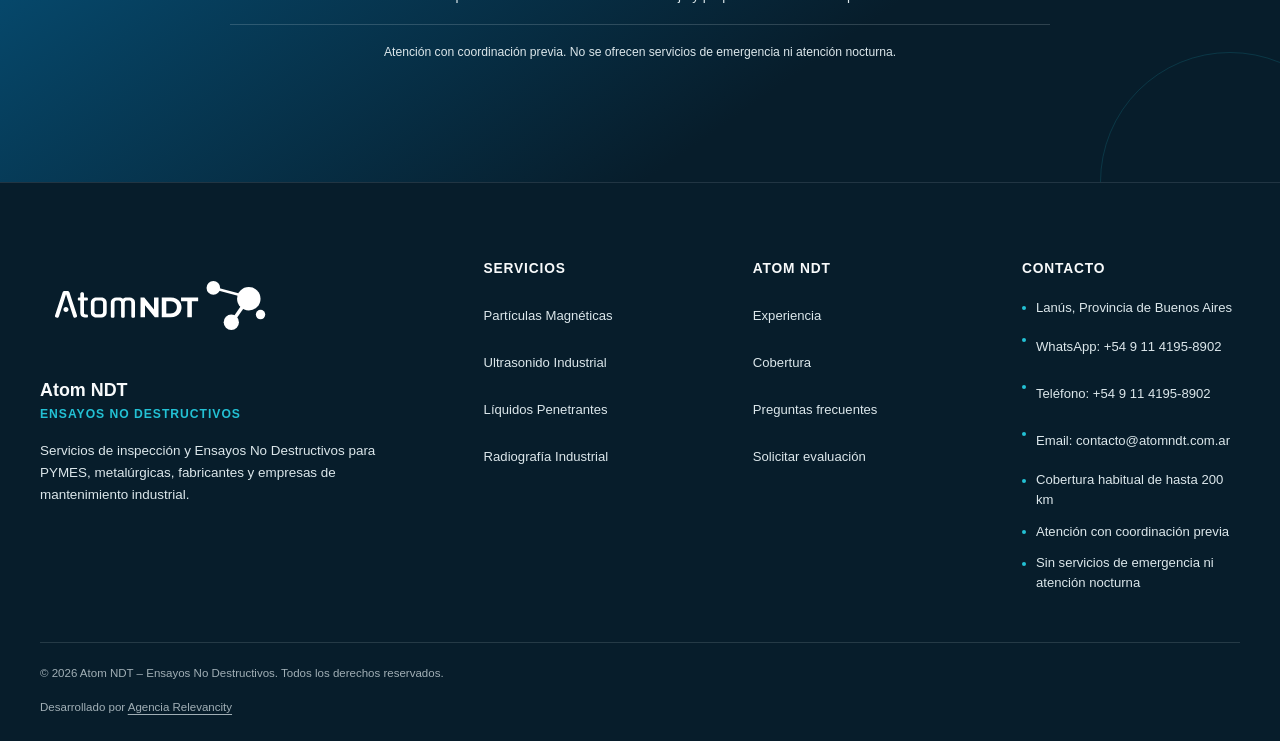
==== commit dcd32df3: "Ajusta contraste de CTA con azul del logo" ====
--- a/index.html
+++ b/index.html
@@ -31,7 +31,7 @@
 
   <link rel="icon" type="image/png" href="assets/images/favicon-atomndt.png">
   <link rel="shortcut icon" type="image/png" href="assets/images/favicon-atomndt.png">
-  <link rel="stylesheet" href="css/styles.css?v=20261006-layout">
+  <link rel="stylesheet" href="css/styles.css?v=20261007-cta-contrast">
 
   <script type="application/ld+json">
     {
--- a/css/styles.css
+++ b/css/styles.css
@@ -2,6 +2,7 @@
   --color-deep-blue: #071d2b;
   --color-graphite-blue: #102c3a;
   --color-brand-blue: #056a9e;
+  --color-cta-blue: #005d92;
   --color-cyan: #23c1d4;
   --color-white: #f8fafb;
   --color-text-muted: #dce7eb;
@@ -207,10 +208,10 @@
   display: inline-flex;
   align-items: center;
   justify-content: center;
-  border: 1px solid var(--color-cyan);
+  border: 1px solid var(--color-cta-blue);
   border-radius: var(--radius-small);
-  background: var(--color-cyan);
-  color: var(--color-deep-blue);
+  background: var(--color-cta-blue);
+  color: var(--color-white);
   font-size: 0.94rem;
   font-weight: 750;
   line-height: 1.2;
@@ -223,8 +224,14 @@
   transform: translateY(1px);
 }
 
+.button:focus-visible {
+  outline: 3px solid var(--color-deep-blue);
+  outline-offset: 3px;
+  box-shadow: 0 0 0 3px var(--color-white);
+}
+
 .button-secondary {
-  border-color: var(--color-brand-blue);
+  border-color: var(--color-cta-blue);
   background: transparent;
   color: var(--color-deep-blue);
 }
@@ -2795,13 +2802,13 @@
   }
 
   .button:hover {
-    border-color: var(--color-brand-blue);
-    background: var(--color-brand-blue);
+    border-color: var(--color-cta-blue);
+    background: var(--color-cta-blue);
     color: var(--color-white);
   }
 
   .button-secondary:hover {
-    border-color: var(--color-brand-blue);
+    border-color: var(--color-cta-blue);
     background: rgba(5, 106, 158, 0.08);
     color: var(--color-brand-blue);
   }
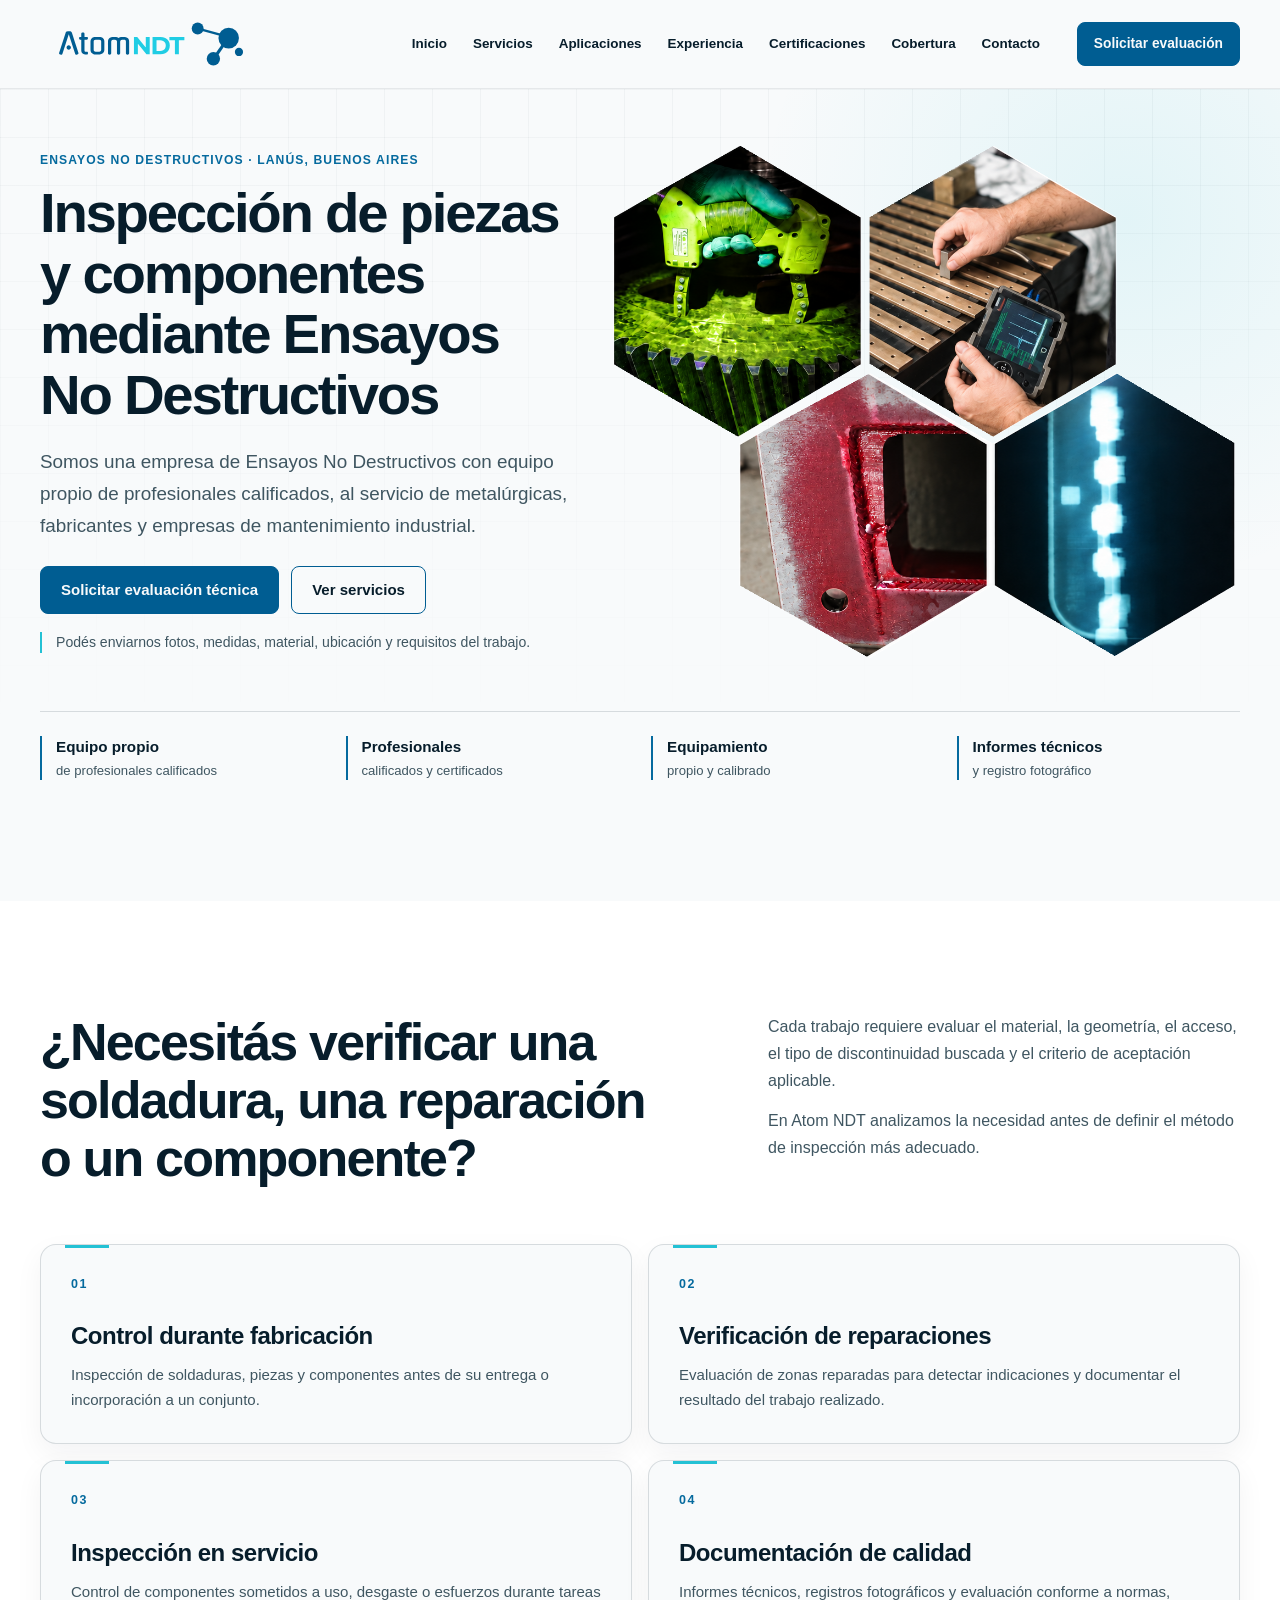
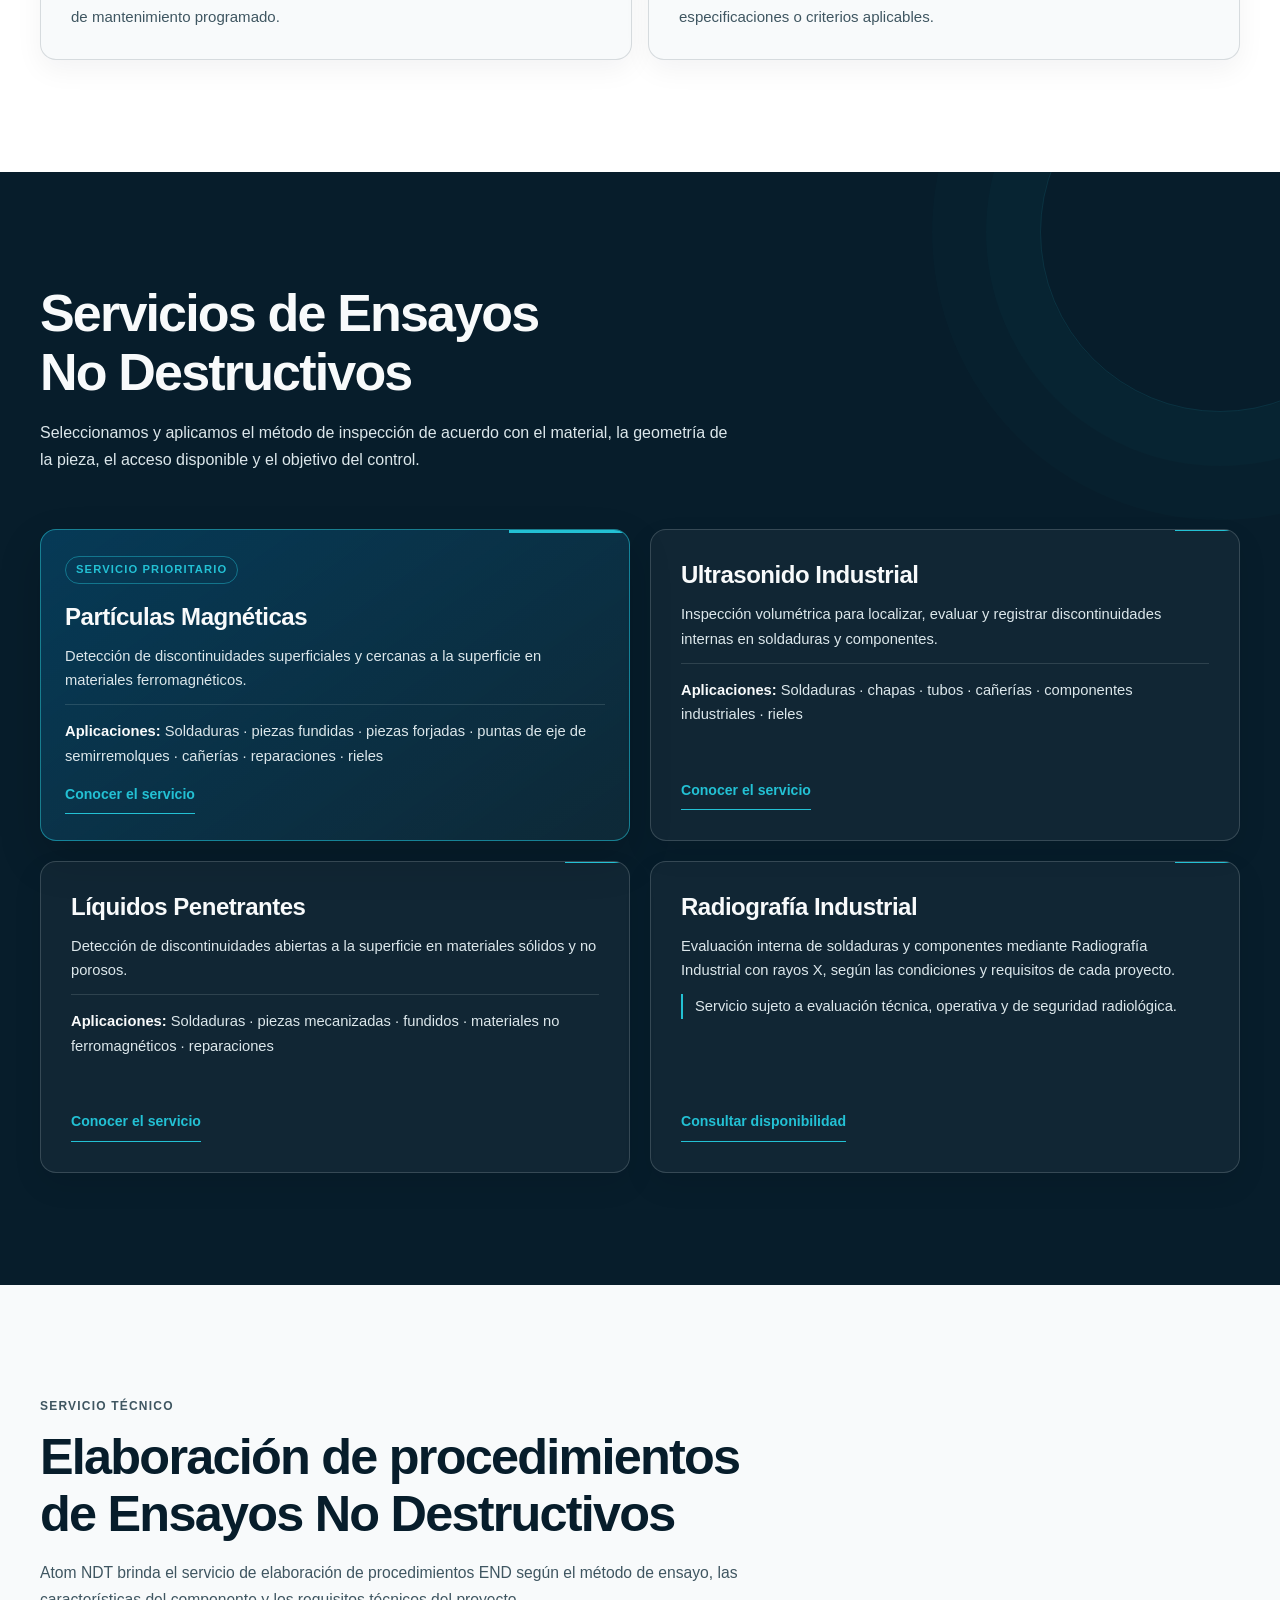
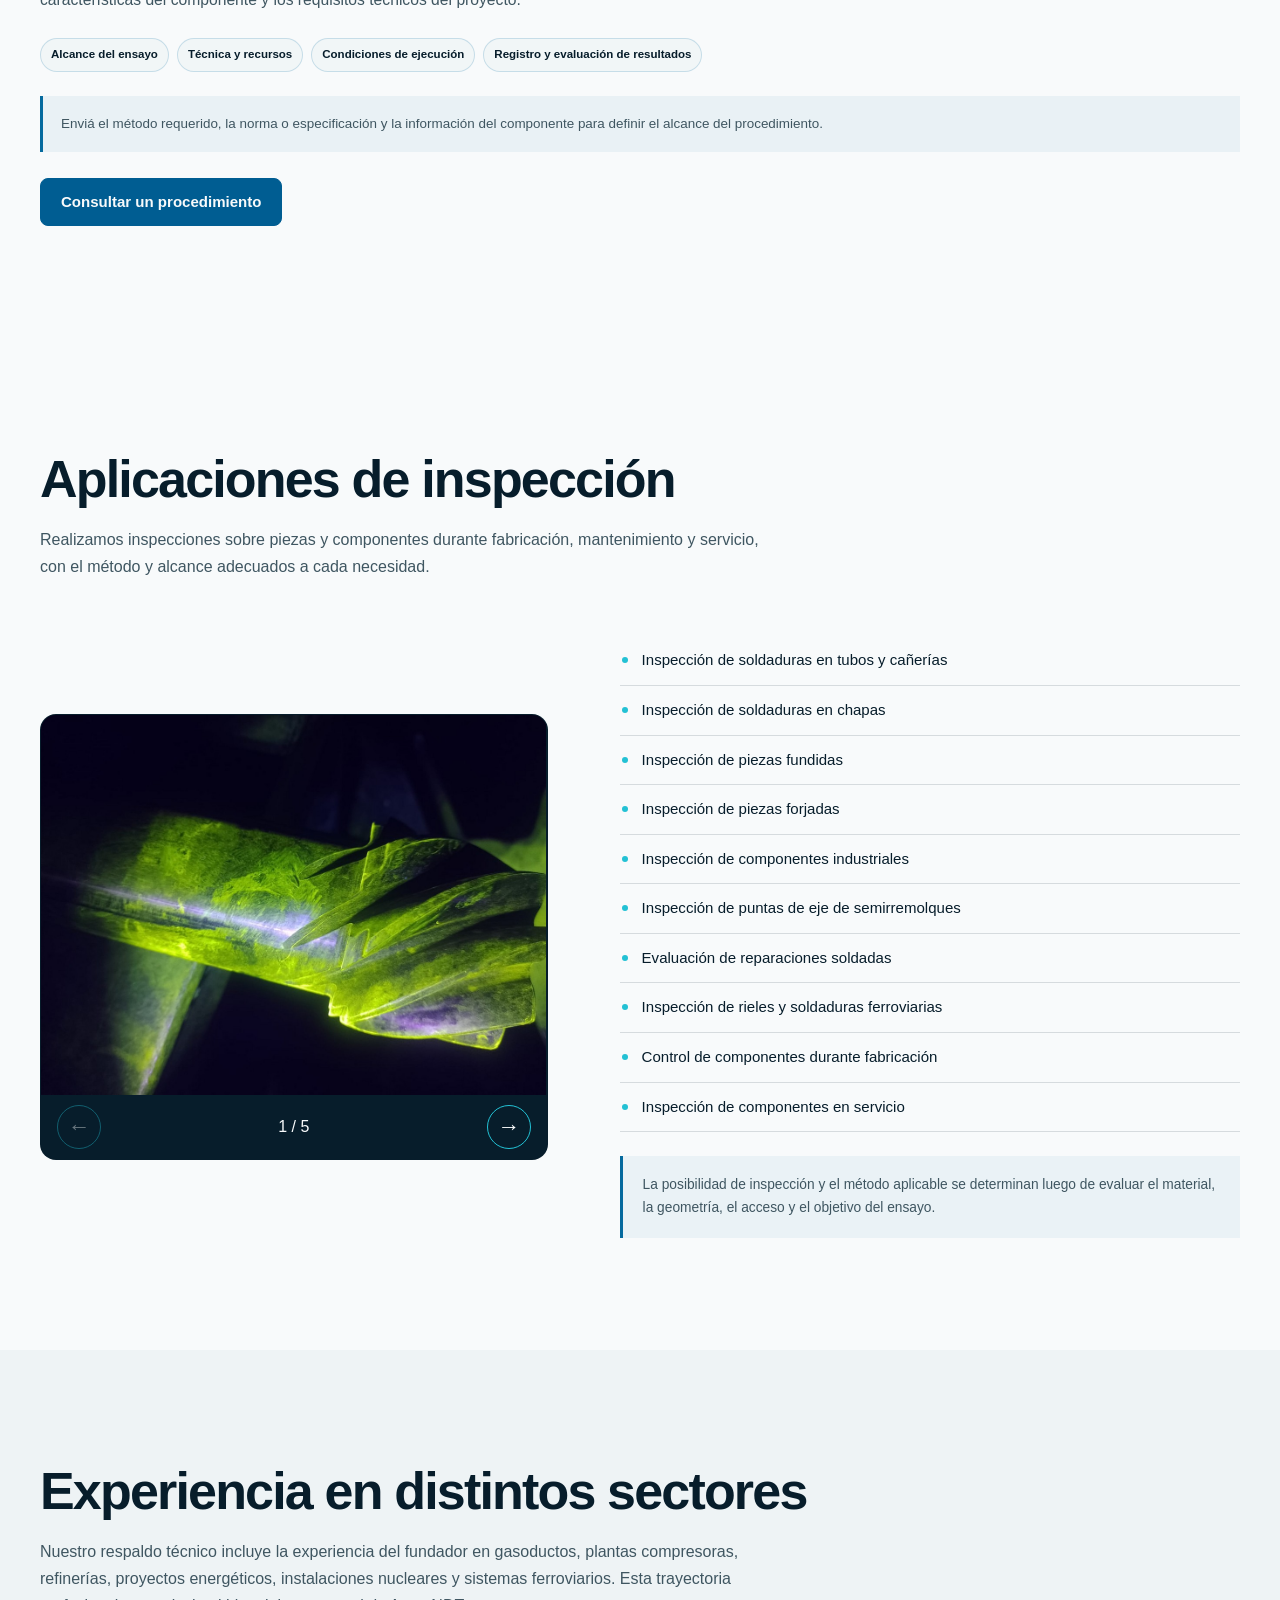
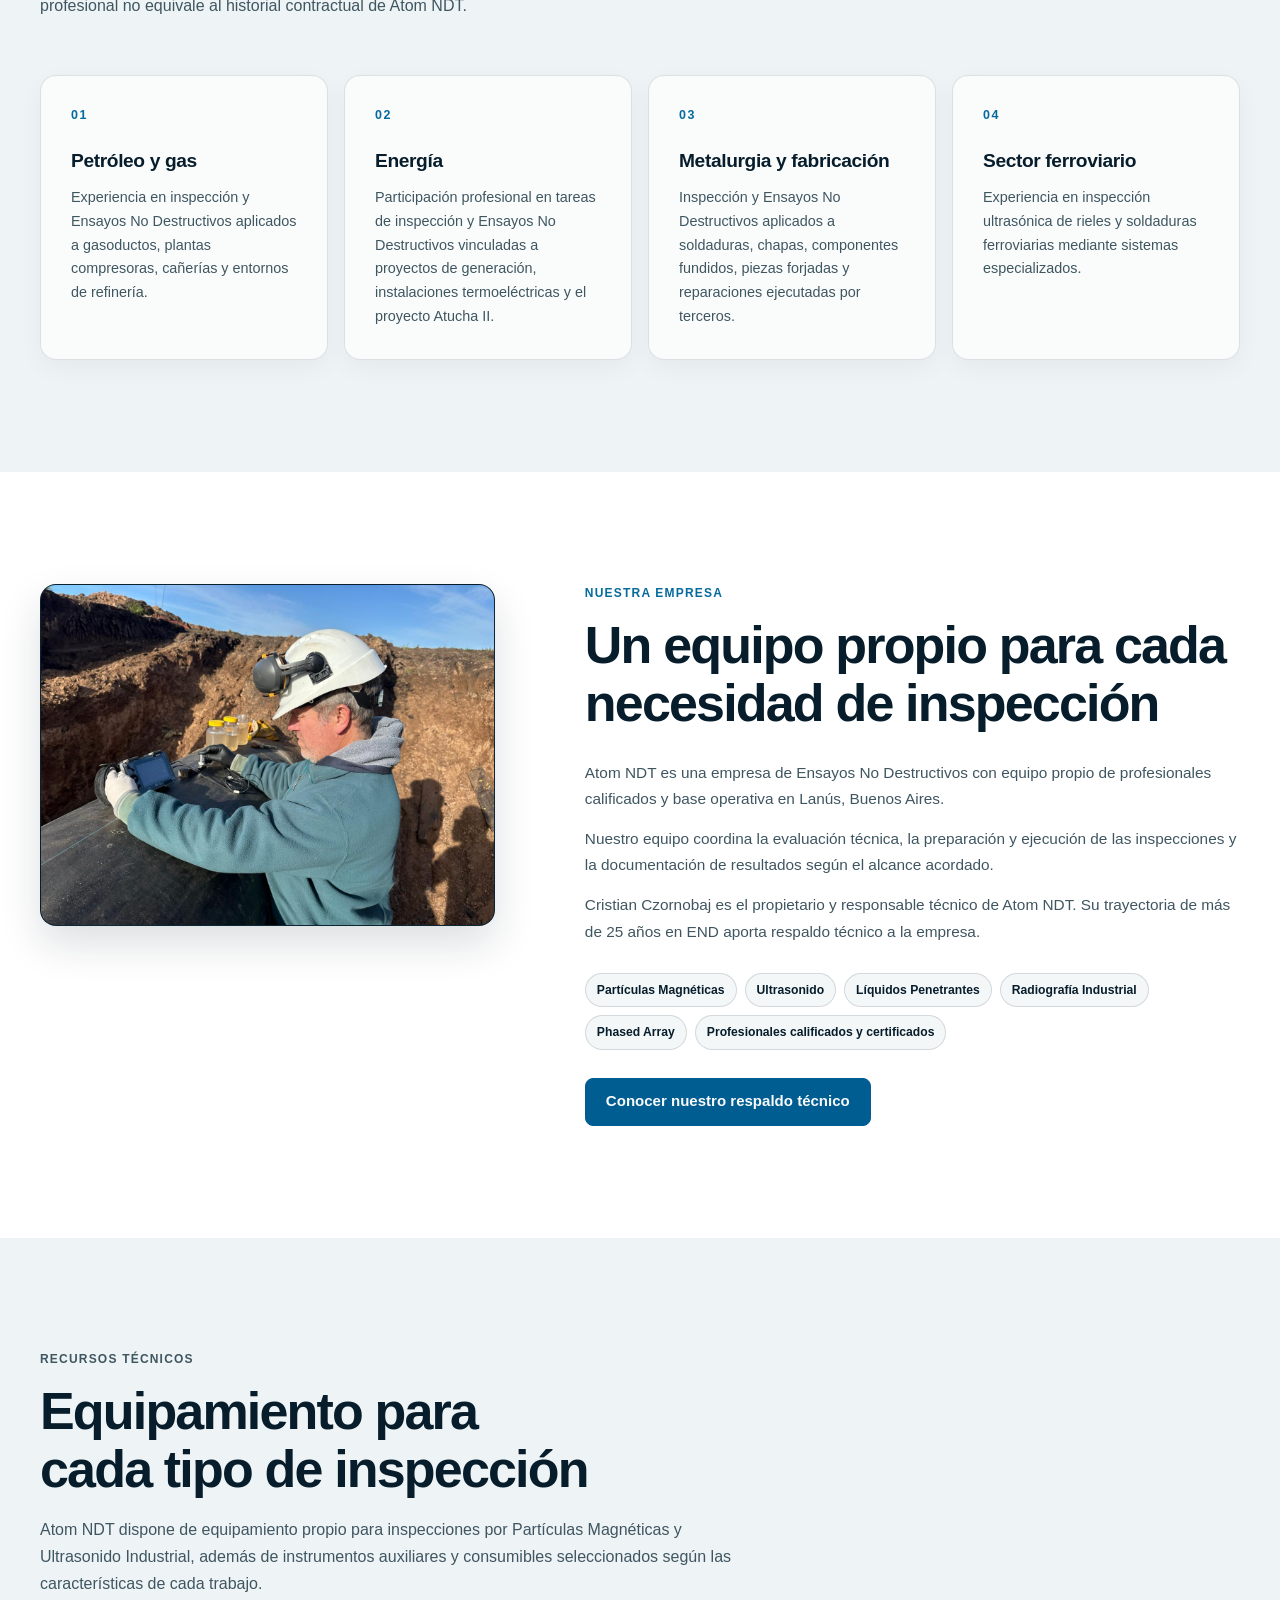
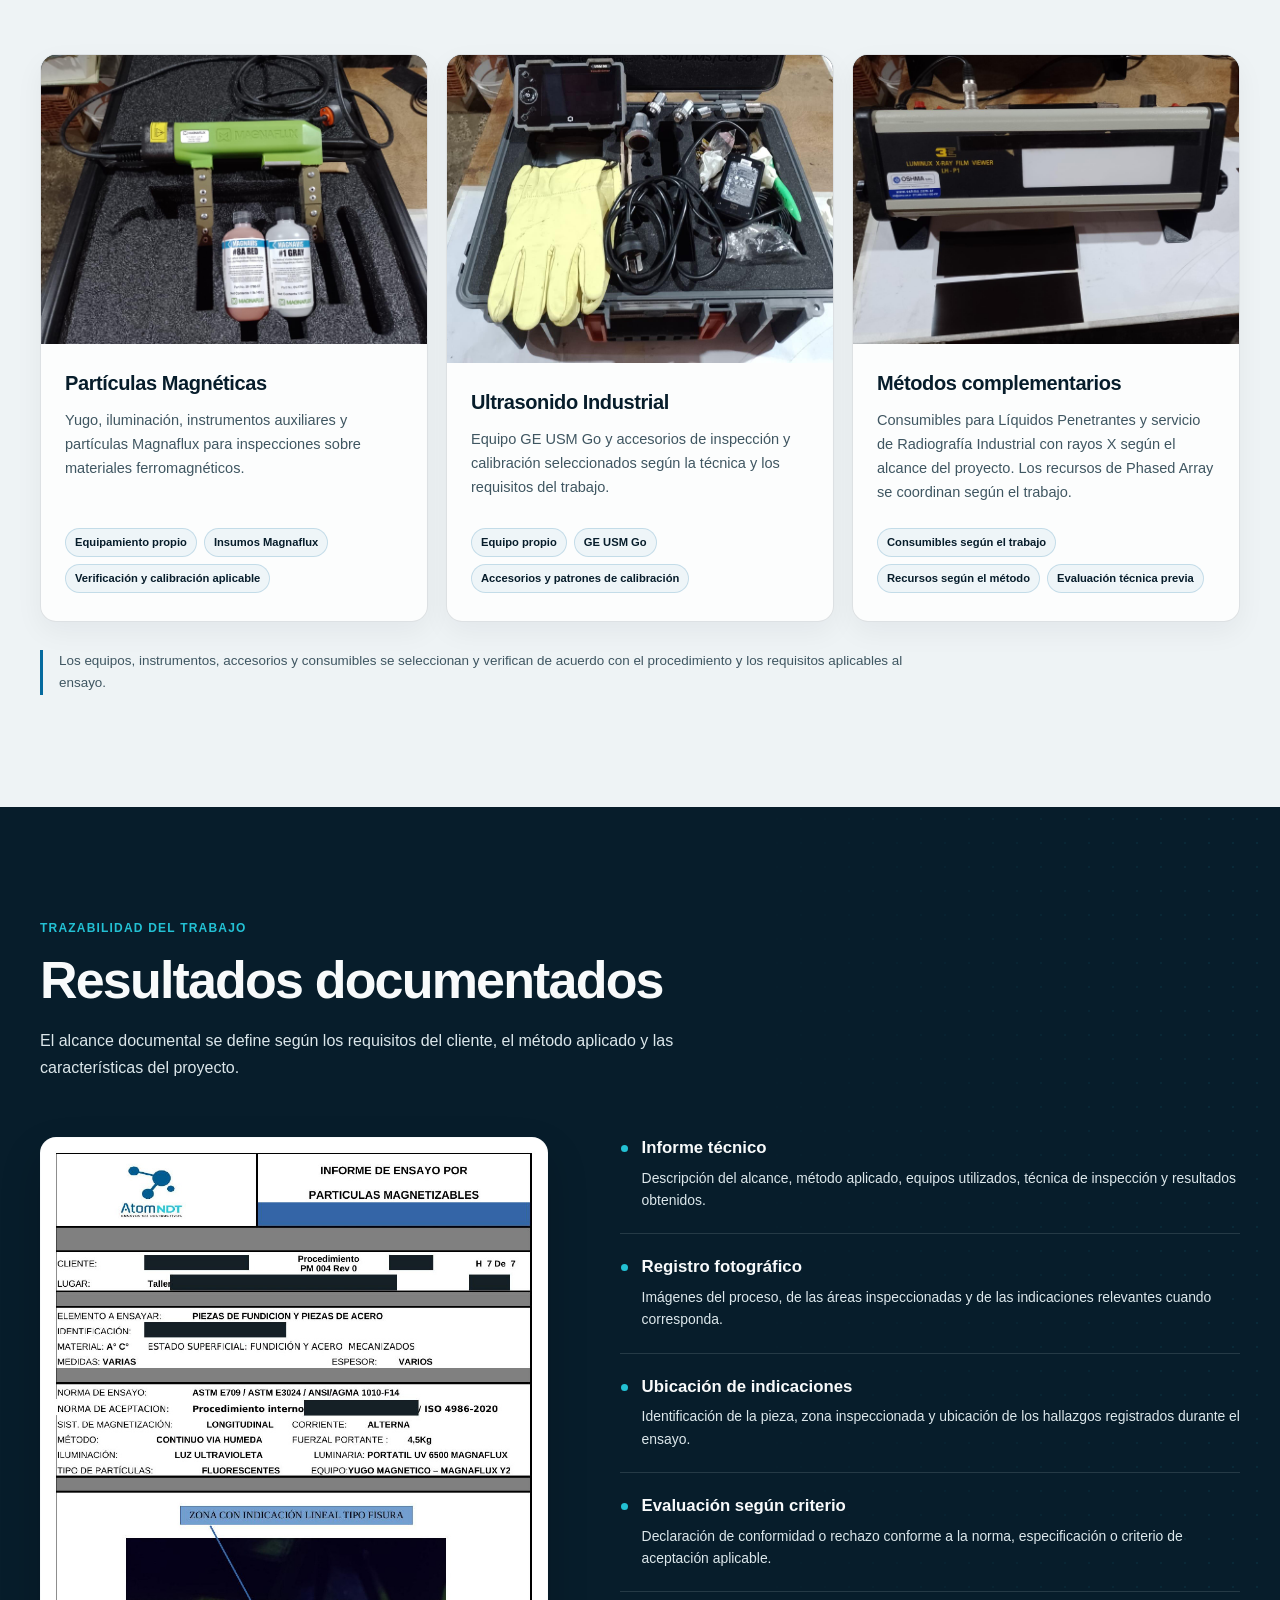
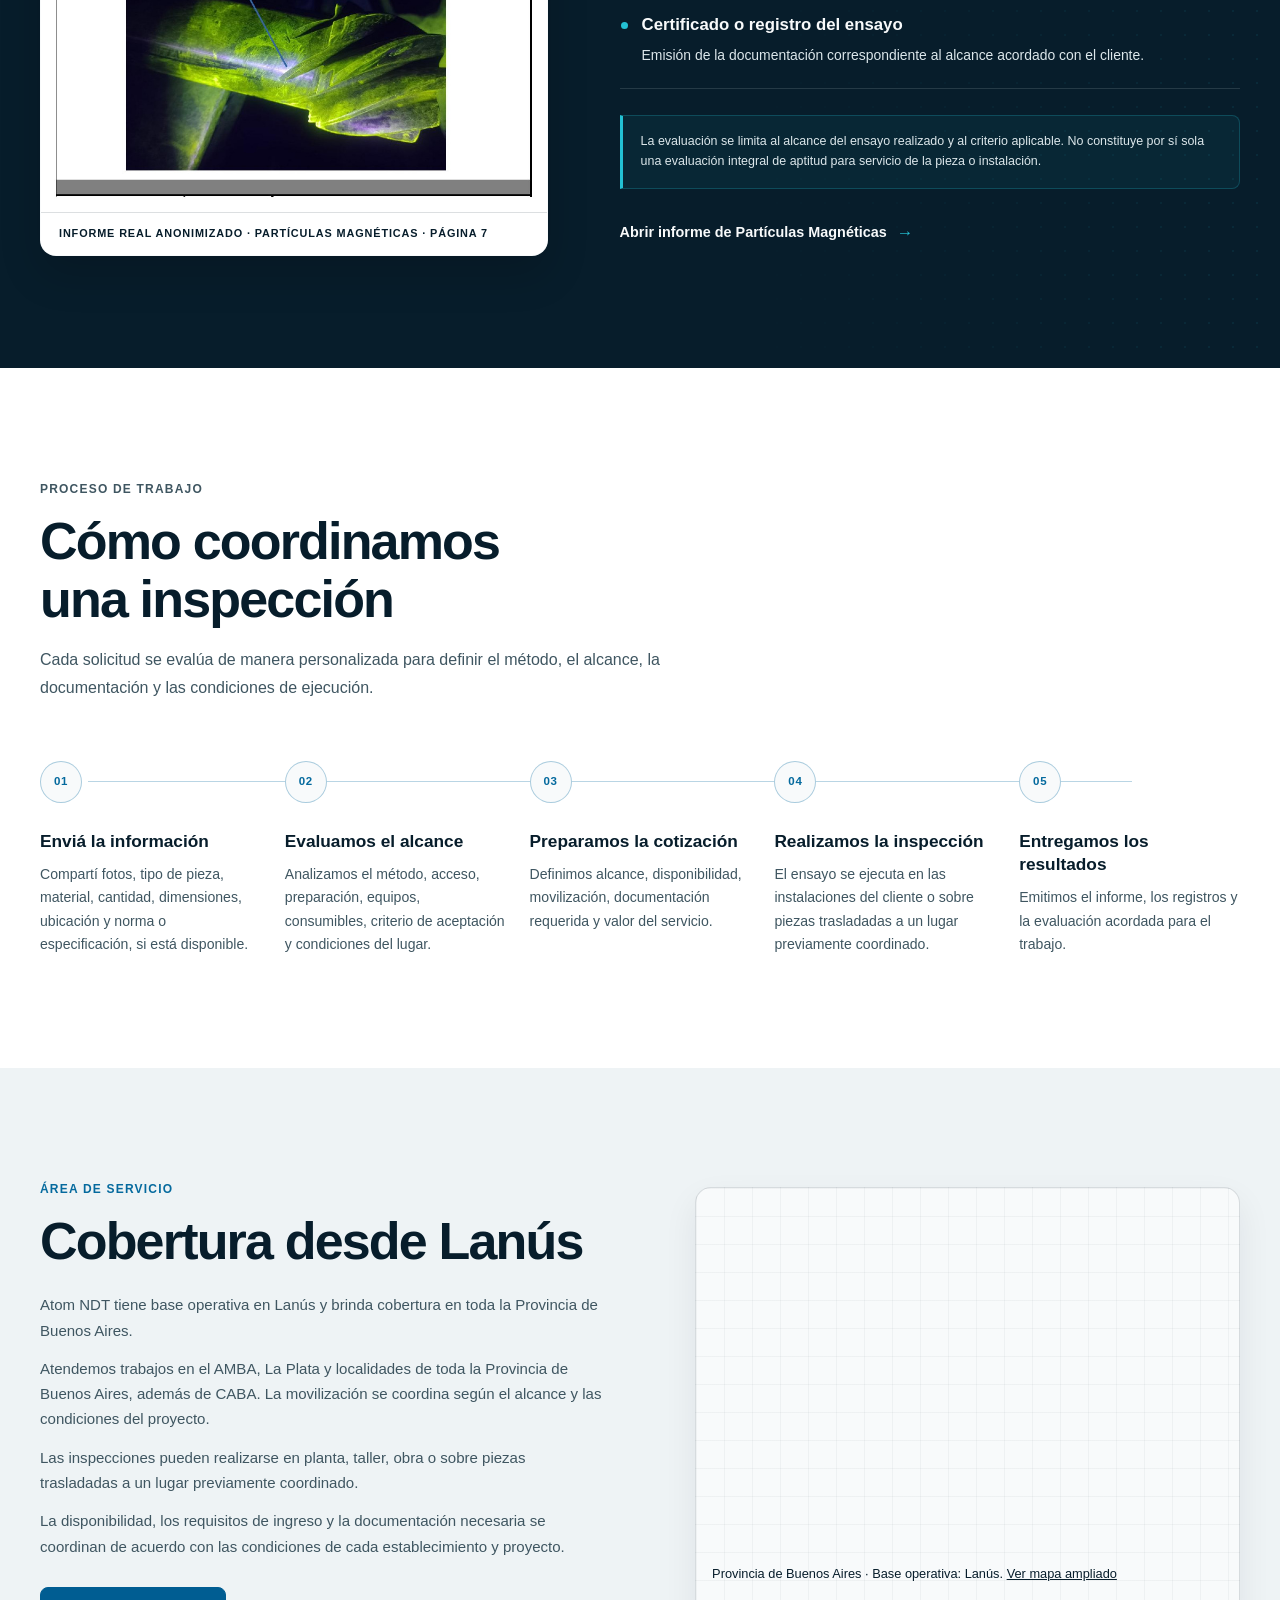
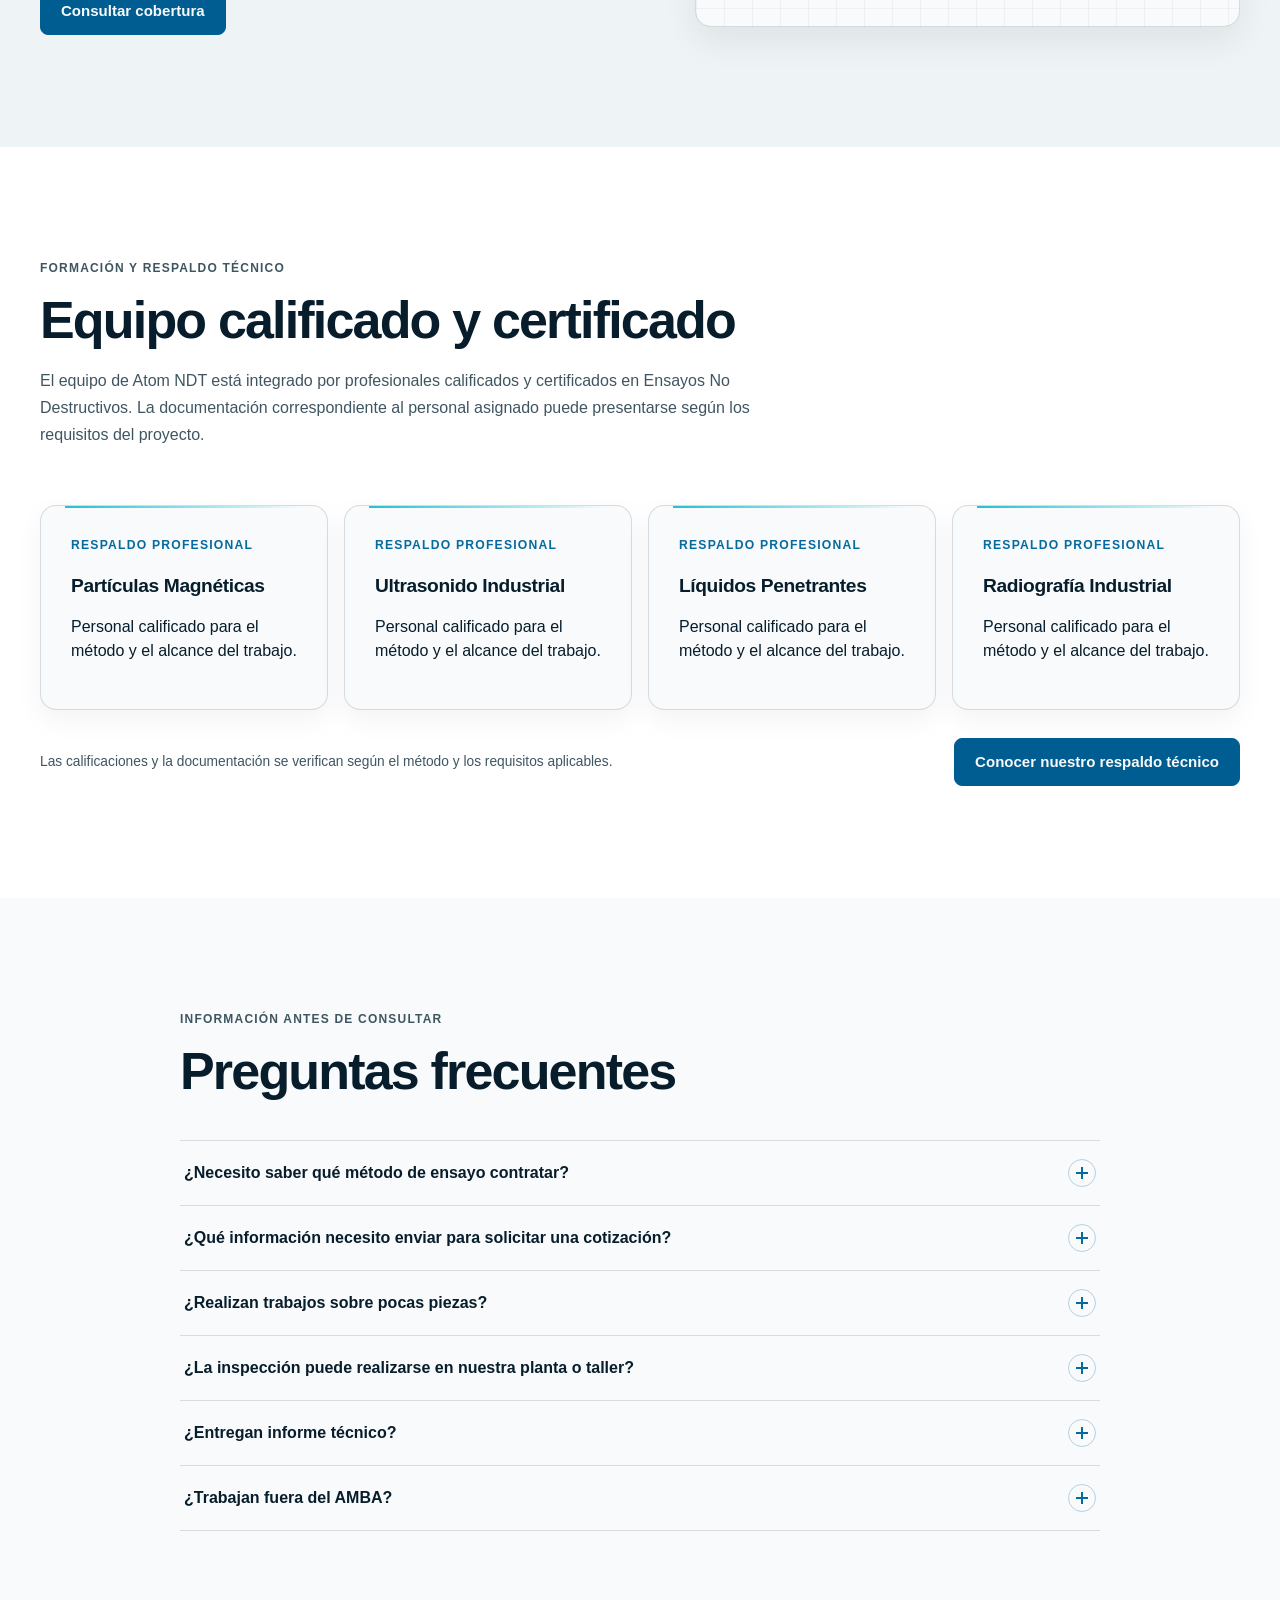
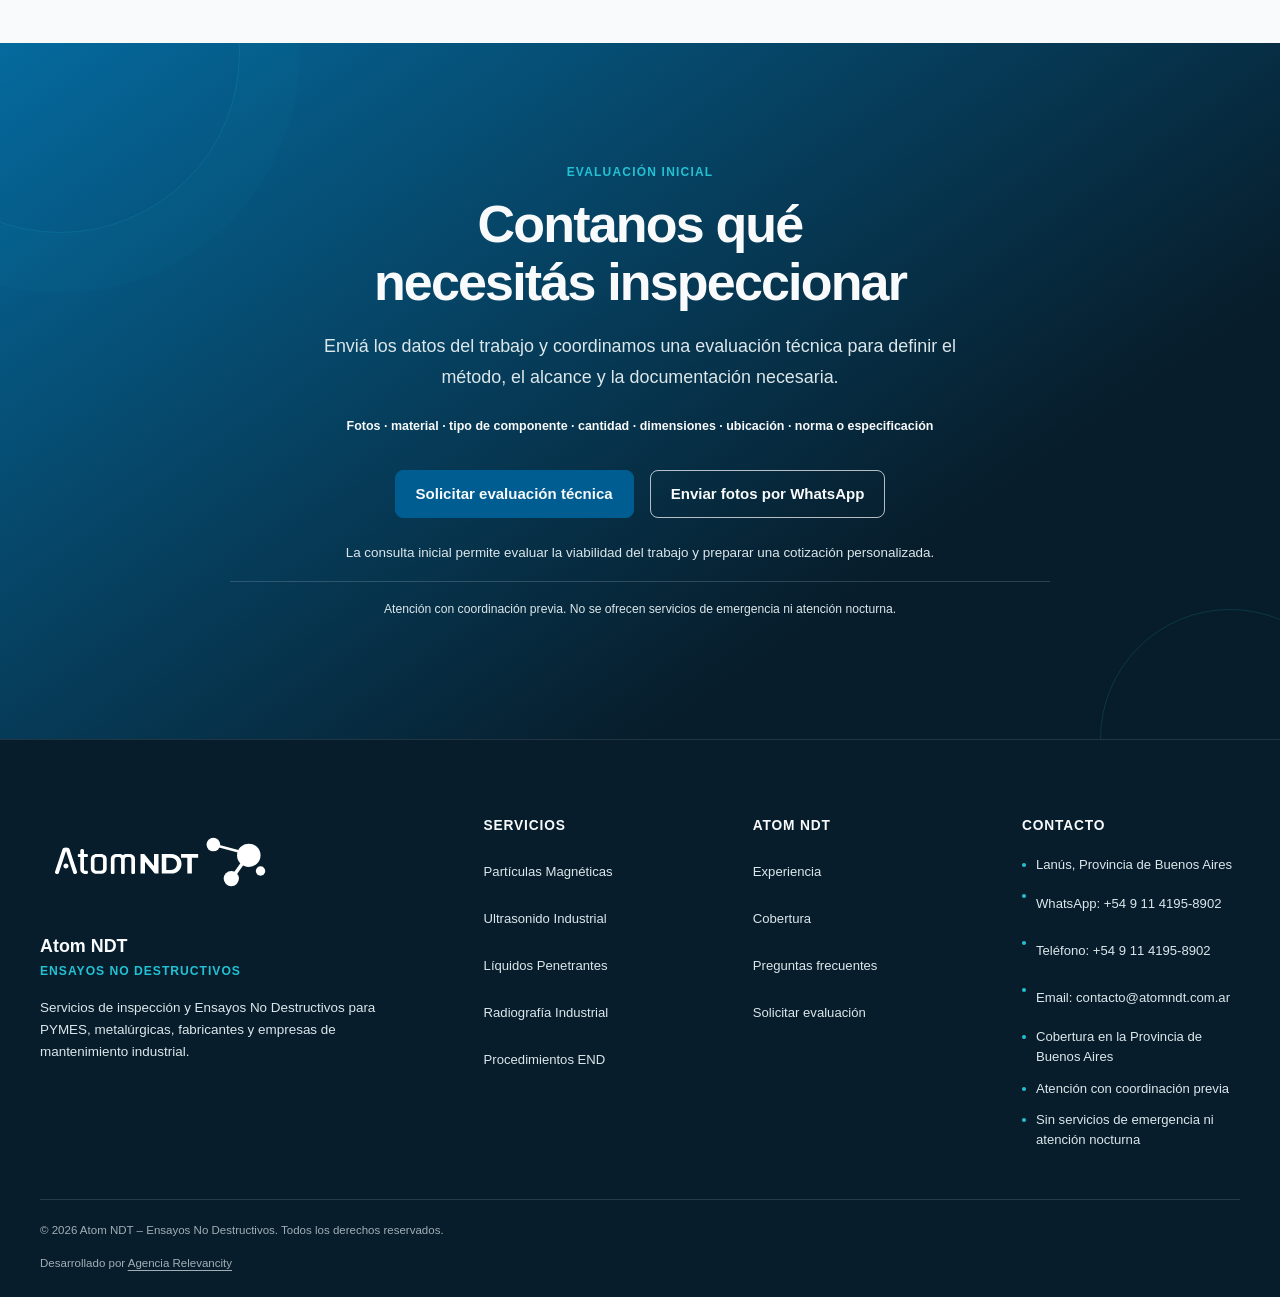
==== commit 9a076f89: "Actualiza cobertura provincial y servicios institucionales" ====
--- a/index.html
+++ b/index.html
@@ -58,7 +58,9 @@
         "Partículas Magnéticas",
         "Ultrasonido Industrial",
         "Líquidos Penetrantes",
-        "Radiografía Industrial"
+        "Radiografía Industrial",
+      "Elaboración de procedimientos END",
+      "Inspección de puntas de eje de semirremolques"
       ]
     }
   </script>
@@ -115,7 +117,7 @@
       <div class="container">
         <ul class="hero-indicators" aria-label="Características destacadas">
           <li><strong>Equipo propio</strong><span>de profesionales calificados</span></li>
-          <li><strong>Certificaciones</strong><span>Nivel 2</span></li>
+          <li><strong>Profesionales</strong><span>calificados y certificados</span></li>
           <li><strong>Equipamiento</strong><span>propio y calibrado</span></li>
           <li><strong>Informes técnicos</strong><span>y registro fotográfico</span></li>
         </ul>
@@ -172,7 +174,7 @@
             <p class="service-label">Servicio prioritario</p>
             <h3>Partículas Magnéticas</h3>
             <p>Detección de discontinuidades superficiales y cercanas a la superficie en materiales ferromagnéticos.</p>
-            <p class="service-applications"><strong>Aplicaciones:</strong> Soldaduras · piezas fundidas · piezas forjadas · cañerías · reparaciones · rieles</p>
+            <p class="service-applications"><strong>Aplicaciones:</strong> Soldaduras · piezas fundidas · piezas forjadas · puntas de eje de semirremolques · cañerías · reparaciones · rieles</p>
             <a class="service-link" href="particulas-magneticas.html">Conocer el servicio</a>
           </article>
 
@@ -192,7 +194,7 @@
 
           <article class="service-card">
             <h3>Radiografía Industrial</h3>
-            <p>Evaluación interna de soldaduras y componentes mediante técnicas radiográficas, según las condiciones y requisitos de cada proyecto.</p>
+            <p>Evaluación interna de soldaduras y componentes mediante Radiografía Industrial con rayos X, según las condiciones y requisitos de cada proyecto.</p>
             <p class="service-notice">Servicio sujeto a evaluación técnica, operativa y de seguridad radiológica.</p>
             <a class="service-link" href="radiografia-industrial.html">Consultar disponibilidad</a>
           </article>
@@ -200,6 +202,7 @@
       </div>
     </section>
 
+    <section class="service-detail-section" id="procedimientos-end"><div class="container"><div class="section-heading service-heading"><p class="section-kicker">Servicio técnico</p><h2>Elaboración de procedimientos de Ensayos No Destructivos</h2><p>Atom NDT brinda el servicio de elaboración de procedimientos END según el método de ensayo, las características del componente y los requisitos técnicos del proyecto.</p></div><ul class="service-tags"><li>Alcance del ensayo</li><li>Técnica y recursos</li><li>Condiciones de ejecución</li><li>Registro y evaluación de resultados</li></ul><p class="service-technical-note">Enviá el método requerido, la norma o especificación y la información del componente para definir el alcance del procedimiento.</p><div class="service-hero-actions"><a class="button" href="https://wa.me/5491141958902?text=Hola%2C%20quisiera%20consultar%20la%20elaboraci%C3%B3n%20de%20un%20procedimiento%20END." target="_blank" rel="noopener noreferrer">Consultar un procedimiento</a></div></div></section>
     <section class="applications-section" id="aplicaciones-industriales" aria-labelledby="applications-title">
       <div class="container">
         <div class="section-heading applications-heading">
@@ -230,6 +233,7 @@
               <li>Inspección de piezas fundidas</li>
               <li>Inspección de piezas forjadas</li>
               <li>Inspección de componentes industriales</li>
+              <li>Inspección de puntas de eje de semirremolques</li>
               <li>Evaluación de reparaciones soldadas</li>
               <li>Inspección de rieles y soldaduras ferroviarias</li>
               <li>Control de componentes durante fabricación</li>
@@ -294,13 +298,13 @@
             <p>Cristian Czornobaj es el propietario y responsable técnico de Atom NDT. Su trayectoria de más de 25 años en END aporta respaldo técnico a la empresa.</p>
           </div>
 
-          <ul class="qualifications-list" aria-label="Calificaciones del responsable técnico">
-            <li>Nivel 2 <span aria-hidden="true">·</span> Partículas Magnéticas</li>
-            <li>Nivel 2 <span aria-hidden="true">·</span> Ultrasonido</li>
-            <li>Nivel 2 <span aria-hidden="true">·</span> Líquidos Penetrantes</li>
-            <li>Nivel 2 <span aria-hidden="true">·</span> Radiografía Industrial</li>
-            <li>Nivel 1 <span aria-hidden="true">·</span> Phased Array</li>
-            <li>Permiso individual de gammagrafía</li>
+          <ul class="qualifications-list" aria-label="Métodos y respaldo profesional">
+            <li>Partículas Magnéticas</li>
+            <li>Ultrasonido</li>
+            <li>Líquidos Penetrantes</li>
+            <li>Radiografía Industrial</li>
+            <li>Phased Array</li>
+            <li>Profesionales calificados y certificados</li>
           </ul>
 
           <a class="button professional-link" href="experiencia.html">Conocer nuestro respaldo técnico</a>
@@ -353,10 +357,10 @@
             </div>
             <div class="equipment-card-content">
               <h3>Métodos complementarios</h3>
-              <p>Consumibles para Líquidos Penetrantes y coordinación de equipamiento específico para Radiografía Industrial y Phased Array según el alcance del proyecto.</p>
+              <p>Consumibles para Líquidos Penetrantes y servicio de Radiografía Industrial con rayos X según el alcance del proyecto. Los recursos de Phased Array se coordinan según el trabajo.</p>
               <ul class="equipment-tags" aria-label="Características de los recursos">
                 <li>Consumibles según el trabajo</li>
-                <li>Equipamiento coordinado</li>
+                <li>Recursos según el método</li>
                 <li>Evaluación técnica previa</li>
               </ul>
             </div>
@@ -465,8 +469,8 @@
           <p class="section-kicker">Área de servicio</p>
           <h2 id="coverage-title">Cobertura desde Lanús</h2>
           <div class="coverage-copy">
-            <p>Atom NDT tiene base operativa en Lanús y brinda cobertura habitual en un radio aproximado de hasta 200 km.</p>
-            <p>Atendemos trabajos en el AMBA, CABA, La Plata y otras localidades de la Provincia de Buenos Aires. Los proyectos fuera del área habitual se evalúan según su alcance, duración y condiciones de movilización.</p>
+            <p>Atom NDT tiene base operativa en Lanús y brinda cobertura en toda la Provincia de Buenos Aires.</p>
+            <p>Atendemos trabajos en el AMBA, La Plata y localidades de toda la Provincia de Buenos Aires, además de CABA. La movilización se coordina según el alcance y las condiciones del proyecto.</p>
             <p>Las inspecciones pueden realizarse en planta, taller, obra o sobre piezas trasladadas a un lugar previamente coordinado.</p>
             <p>La disponibilidad, los requisitos de ingreso y la documentación necesaria se coordinan de acuerdo con las condiciones de cada establecimiento y proyecto.</p>
           </div>
@@ -474,74 +478,13 @@
         </div>
 
         <figure class="coverage-map coverage-map--geographic">
-          <iframe title="Mapa del AMBA con referencia en Lanús" src="https://www.openstreetmap.org/export/embed.html?bbox=-59.05%2C-35.1%2C-57.8%2C-34.25&amp;layer=mapnik&amp;marker=-34.7%2C-58.4" loading="lazy"></iframe>
-          <figcaption>AMBA · Referencia: Lanús. La cobertura fuera del área habitual se evalúa por proyecto. <a href="https://www.openstreetmap.org/#map=10/-34.7/-58.4" target="_blank" rel="noopener noreferrer">Ver mapa ampliado</a></figcaption>
+          <iframe title="Mapa de la Provincia de Buenos Aires con referencia en Lanús" src="https://www.openstreetmap.org/export/embed.html?bbox=-63.5%2C-41.2%2C-56.5%2C-33.1&amp;layer=mapnik&amp;marker=-34.7%2C-58.4" loading="lazy"></iframe>
+          <figcaption>Provincia de Buenos Aires · Base operativa: Lanús. <a href="https://www.openstreetmap.org/#map=6/-37.1/-60.0" target="_blank" rel="noopener noreferrer">Ver mapa ampliado</a></figcaption>
         </figure>
       </div>
     </section>
 
-    <section class="certifications-section" id="certificaciones" aria-labelledby="certifications-title">
-      <div class="container">
-        <div class="section-heading certifications-heading">
-          <p class="section-kicker">Formación y respaldo técnico</p>
-          <h2 id="certifications-title">Certificaciones profesionales</h2>
-          <p>Nuestro equipo está integrado por profesionales calificados. Las certificaciones detalladas a continuación corresponden a Cristian Czornobaj, propietario y responsable técnico de Atom NDT; no son certificaciones de la empresa ni de todos sus integrantes.</p>
-        </div>
-
-        <div class="certifications-grid">
-          <article class="certification-card">
-            <p class="certification-level">Nivel 2</p>
-            <h3>Partículas Magnéticas</h3>
-            <ul>
-              <li>IRAM NM ISO 9712</li>
-              <li>Sector industrial</li>
-              <li>Vigente hasta mayo de 2029</li>
-            </ul>
-          </article>
-
-          <article class="certification-card">
-            <p class="certification-level">Nivel 2</p>
-            <h3>Ultrasonido</h3>
-            <ul>
-              <li>IRAM NM ISO 9712</li>
-              <li>Sector industrial</li>
-              <li>Vigente hasta mayo de 2029</li>
-            </ul>
-          </article>
-
-          <article class="certification-card">
-            <p class="certification-level">Nivel 2</p>
-            <h3>Líquidos Penetrantes</h3>
-            <ul>
-              <li>IRAM-NM ISO 9712:2025</li>
-              <li>Sector industrial</li>
-              <li>Renovación</li>
-              <li>Vigente hasta julio de 2031</li>
-            </ul>
-          </article>
-
-          <article class="certification-card">
-            <p class="certification-level">Nivel 2</p>
-            <h3>Radiografía Industrial</h3>
-            <ul>
-              <li>IRAM NM ISO 9712</li>
-              <li>Recertificación</li>
-              <li>Vigente hasta mayo de 2029</li>
-            </ul>
-          </article>
-        </div>
-
-        <div class="complementary-qualifications" aria-label="Calificaciones complementarias">
-          <p><strong>Phased Array</strong><span>Nivel 1</span></p>
-          <p><strong>Permiso individual de gammagrafía</strong><span>para uso de radioisótopos</span></p>
-        </div>
-
-        <div class="certifications-footer">
-          <p>La documentación profesional puede presentarse para verificación según los requisitos del proyecto.</p>
-          <a class="button" href="experiencia.html">Conocer nuestro respaldo técnico</a>
-        </div>
-      </div>
-    </section>
+    <section class="certifications-section" id="certificaciones" aria-labelledby="certifications-title"><div class="container"><div class="section-heading certifications-heading"><p class="section-kicker">Formación y respaldo técnico</p><h2 id="certifications-title">Equipo calificado y certificado</h2><p>El equipo de Atom NDT está integrado por profesionales calificados y certificados en Ensayos No Destructivos. La documentación correspondiente al personal asignado puede presentarse según los requisitos del proyecto.</p></div><div class="certifications-grid"><article class="certification-card"><p class="certification-level">Respaldo profesional</p><h3>Partículas Magnéticas</h3><p>Personal calificado para el método y el alcance del trabajo.</p></article><article class="certification-card"><p class="certification-level">Respaldo profesional</p><h3>Ultrasonido Industrial</h3><p>Personal calificado para el método y el alcance del trabajo.</p></article><article class="certification-card"><p class="certification-level">Respaldo profesional</p><h3>Líquidos Penetrantes</h3><p>Personal calificado para el método y el alcance del trabajo.</p></article><article class="certification-card"><p class="certification-level">Respaldo profesional</p><h3>Radiografía Industrial</h3><p>Personal calificado para el método y el alcance del trabajo.</p></article></div><div class="certifications-footer"><p>Las calificaciones y la documentación se verifican según el método y los requisitos aplicables.</p><a class="button" href="experiencia.html#certificaciones-profesionales">Conocer nuestro respaldo técnico</a></div></div></section>
 
     <section class="faq-section" id="preguntas-frecuentes" aria-labelledby="faq-title">
       <div class="container faq-container">
@@ -619,7 +562,7 @@
               </button>
             </h3>
             <div class="faq-answer" id="faq-answer-6" role="region" aria-labelledby="faq-question-6">
-              <p>Sí. La cobertura habitual es de hasta 200 km desde Lanús y otros destinos se evalúan según las características del proyecto.</p>
+              <p>Sí. Brindamos cobertura en toda la Provincia de Buenos Aires. La movilización y las condiciones de ejecución se coordinan según el proyecto.</p>
             </div>
           </article>
         </div>
@@ -659,7 +602,7 @@
           <li><a href="particulas-magneticas.html">Partículas Magnéticas</a></li>
           <li><a href="ultrasonido-industrial.html">Ultrasonido Industrial</a></li>
           <li><a href="liquidos-penetrantes.html">Líquidos Penetrantes</a></li>
-          <li><a href="radiografia-industrial.html">Radiografía Industrial</a></li>
+          <li><a href="radiografia-industrial.html">Radiografía Industrial</a></li><li><a href="servicios.html#procedimientos-end">Procedimientos END</a></li>
         </ul>
       </nav>
 
@@ -680,7 +623,7 @@
           <li>WhatsApp: <a href="https://wa.me/5491141958902?text=Hola%2C%20quisiera%20solicitar%20una%20evaluaci%C3%B3n%20t%C3%A9cnica%20para%20un%20trabajo%20de%20Ensayos%20No%20Destructivos." target="_blank" rel="noopener noreferrer">+54 9 11 4195-8902</a></li>
           <li>Teléfono: <a href="tel:+5491141958902">+54 9 11 4195-8902</a></li>
           <li>Email: <a href="mailto:contacto@atomndt.com.ar">contacto@atomndt.com.ar</a></li>
-          <li>Cobertura habitual de hasta 200 km</li>
+          <li>Cobertura en la Provincia de Buenos Aires</li>
           <li>Atención con coordinación previa</li>
           <li>Sin servicios de emergencia ni atención nocturna</li>
         </ul>
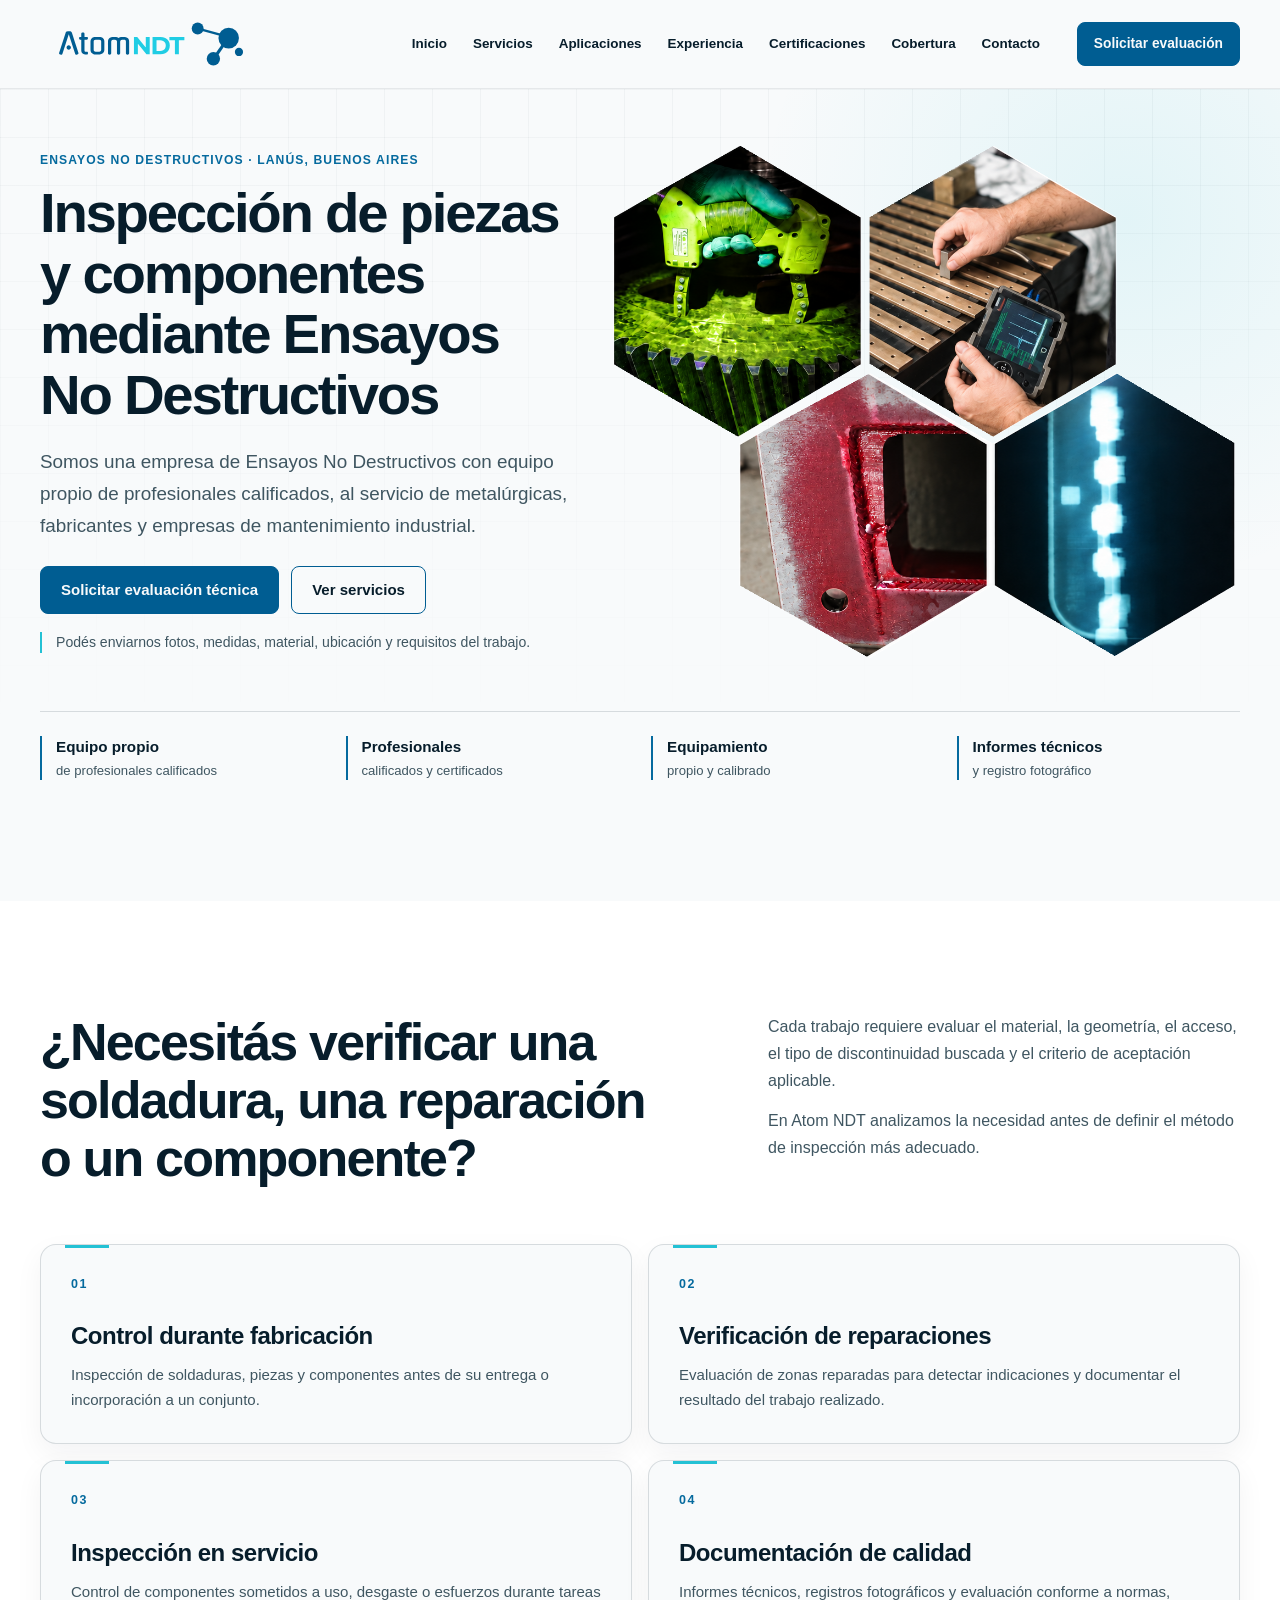
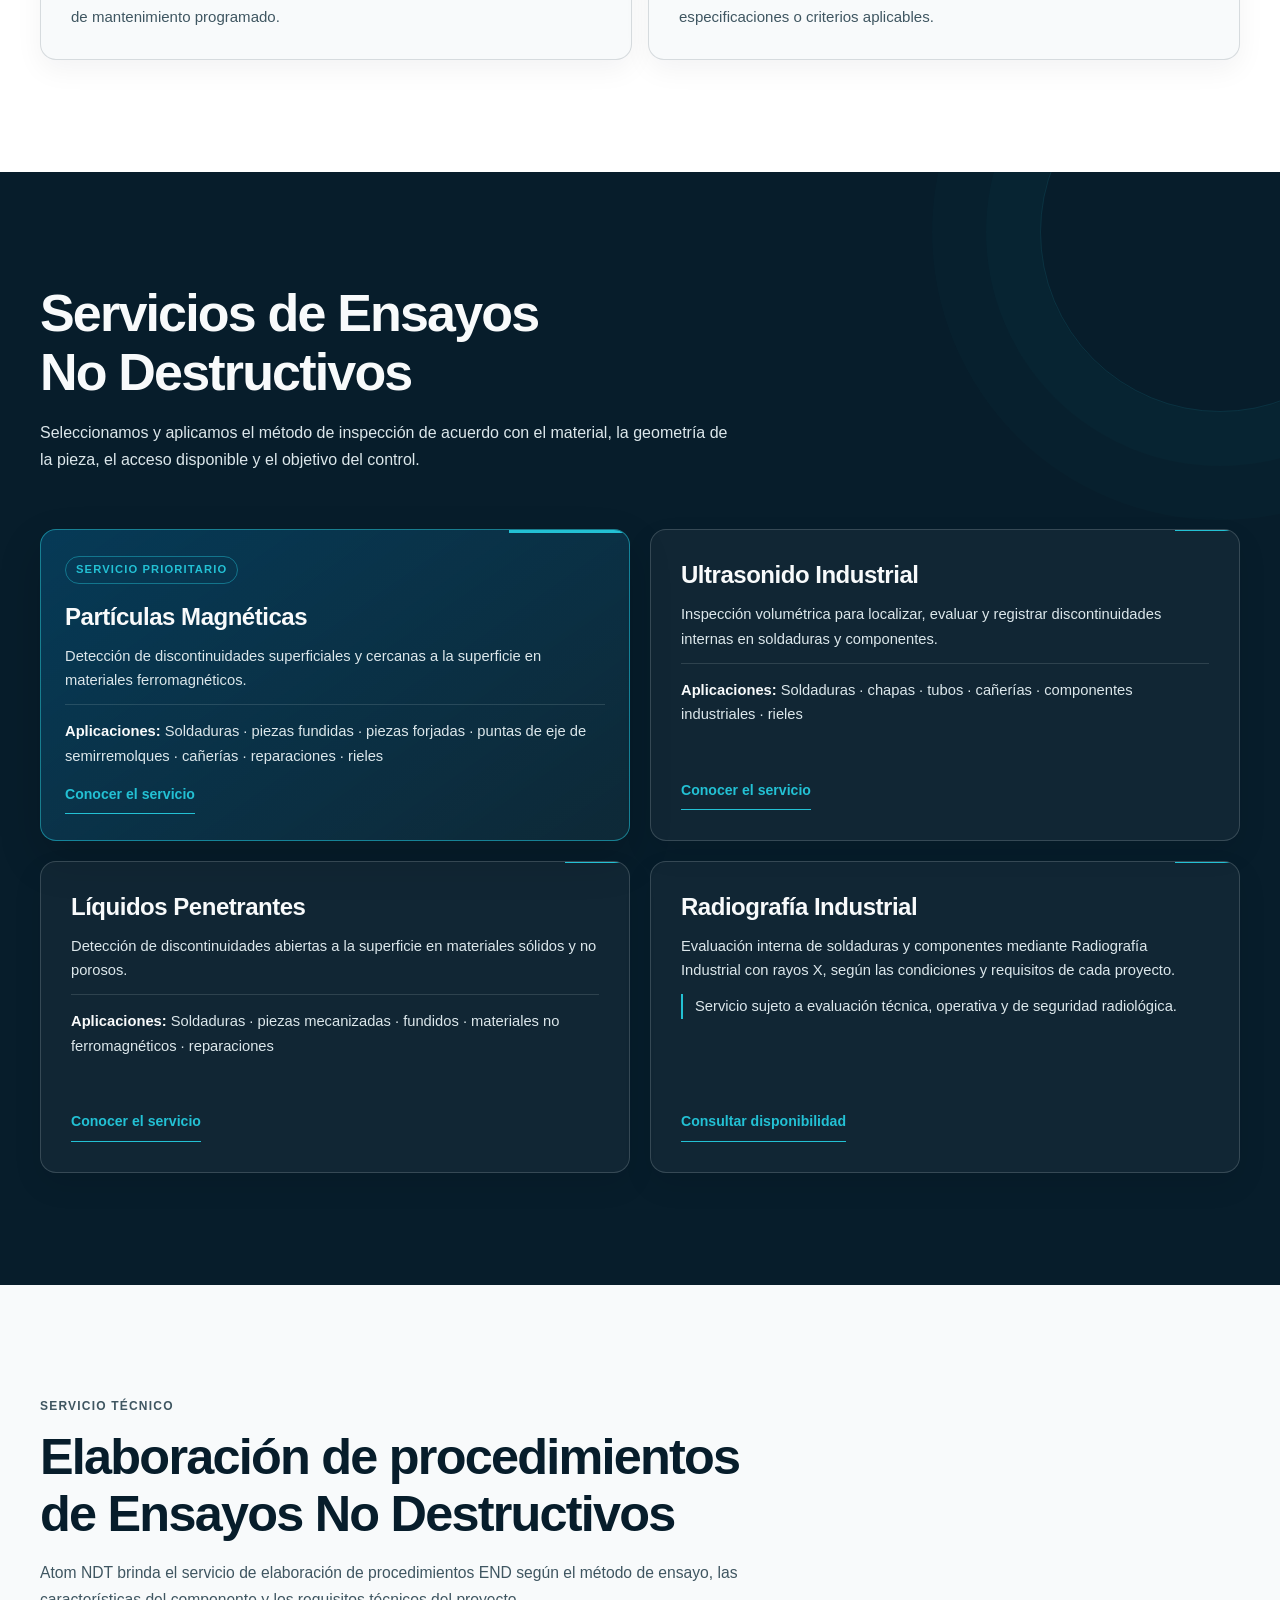
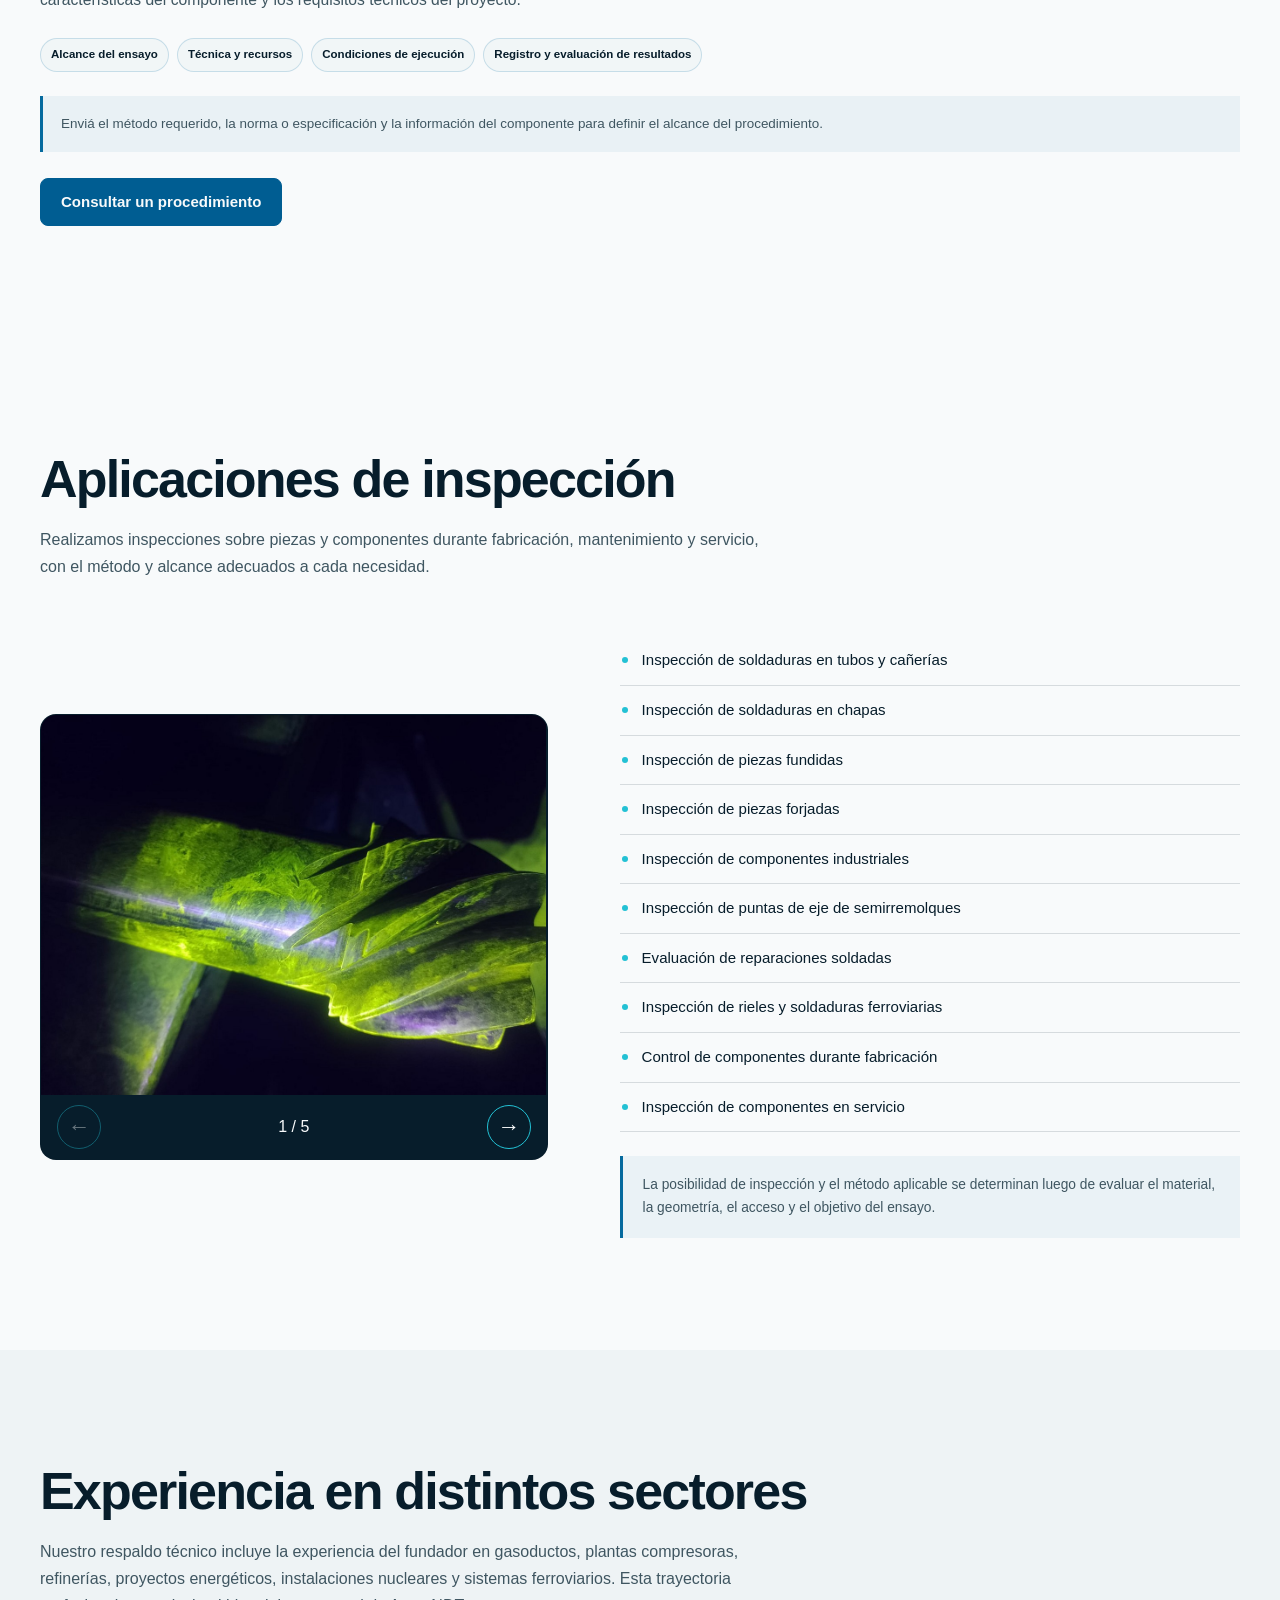
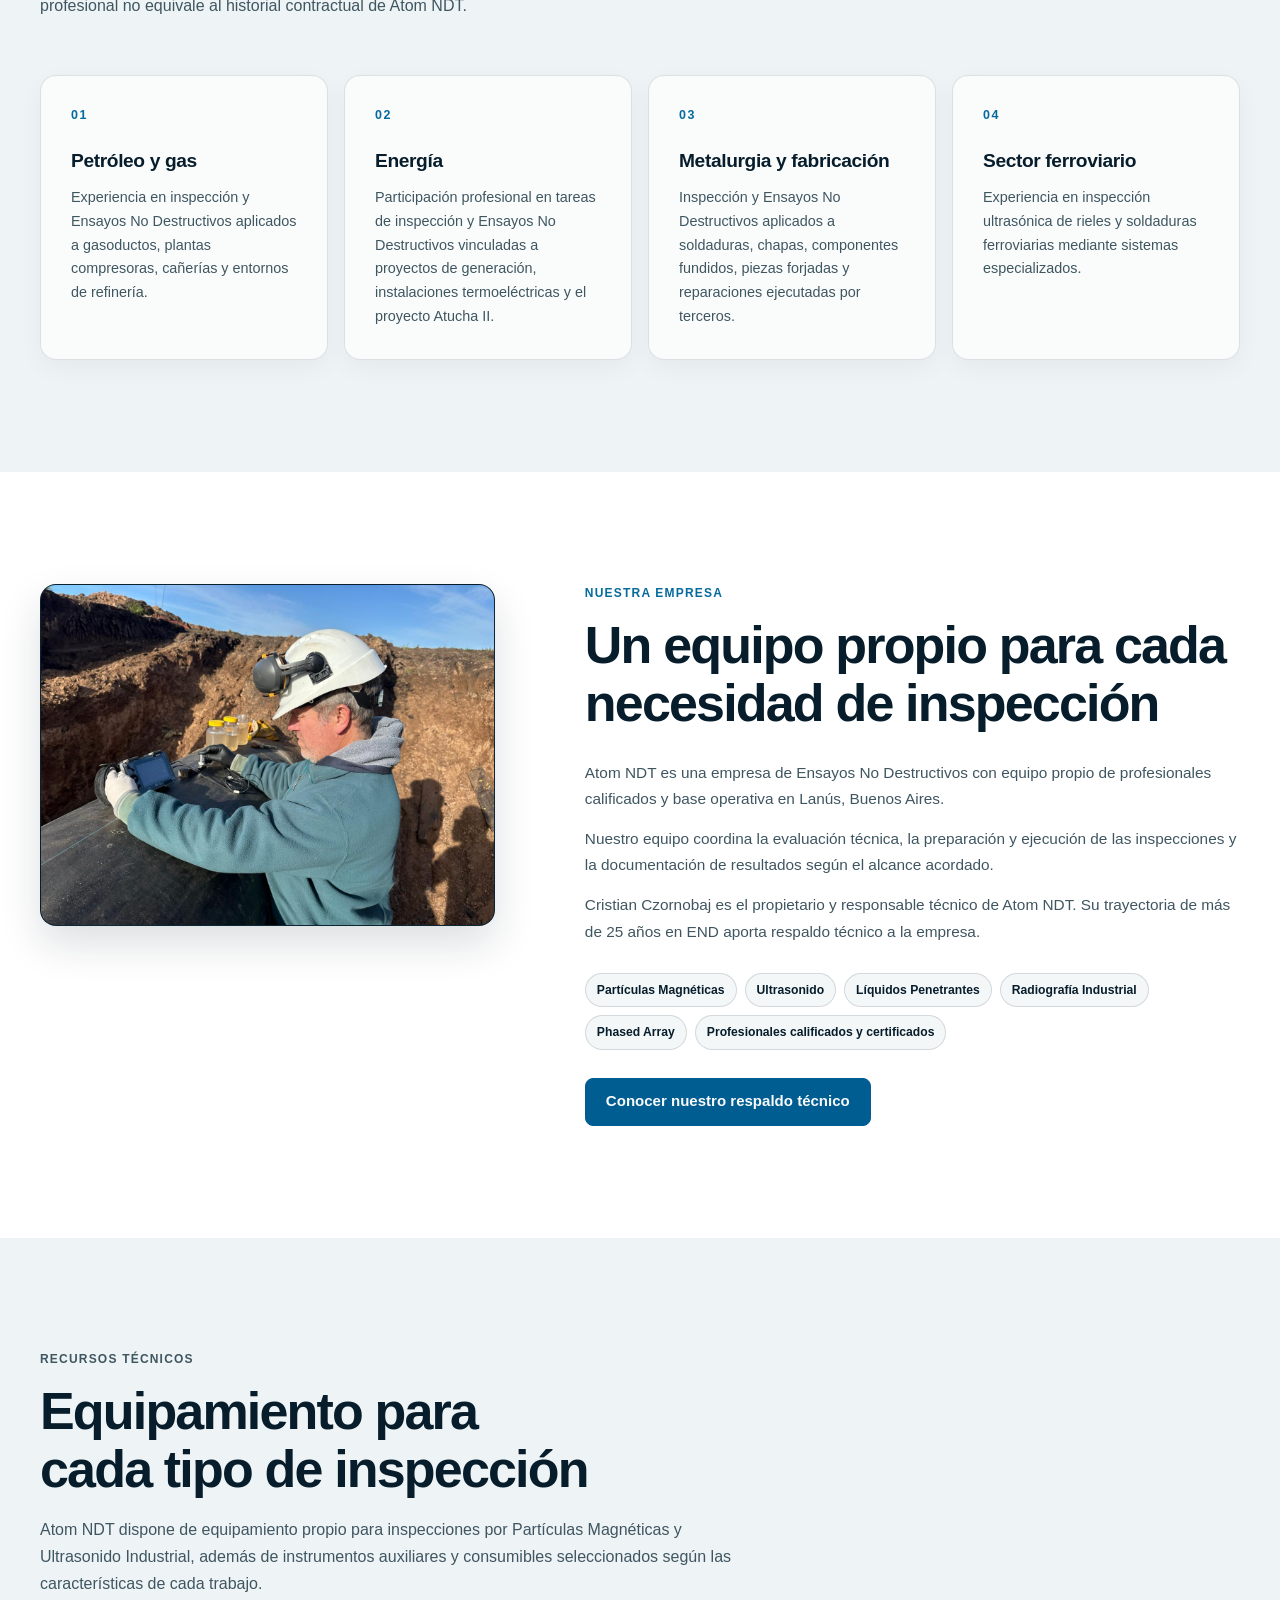
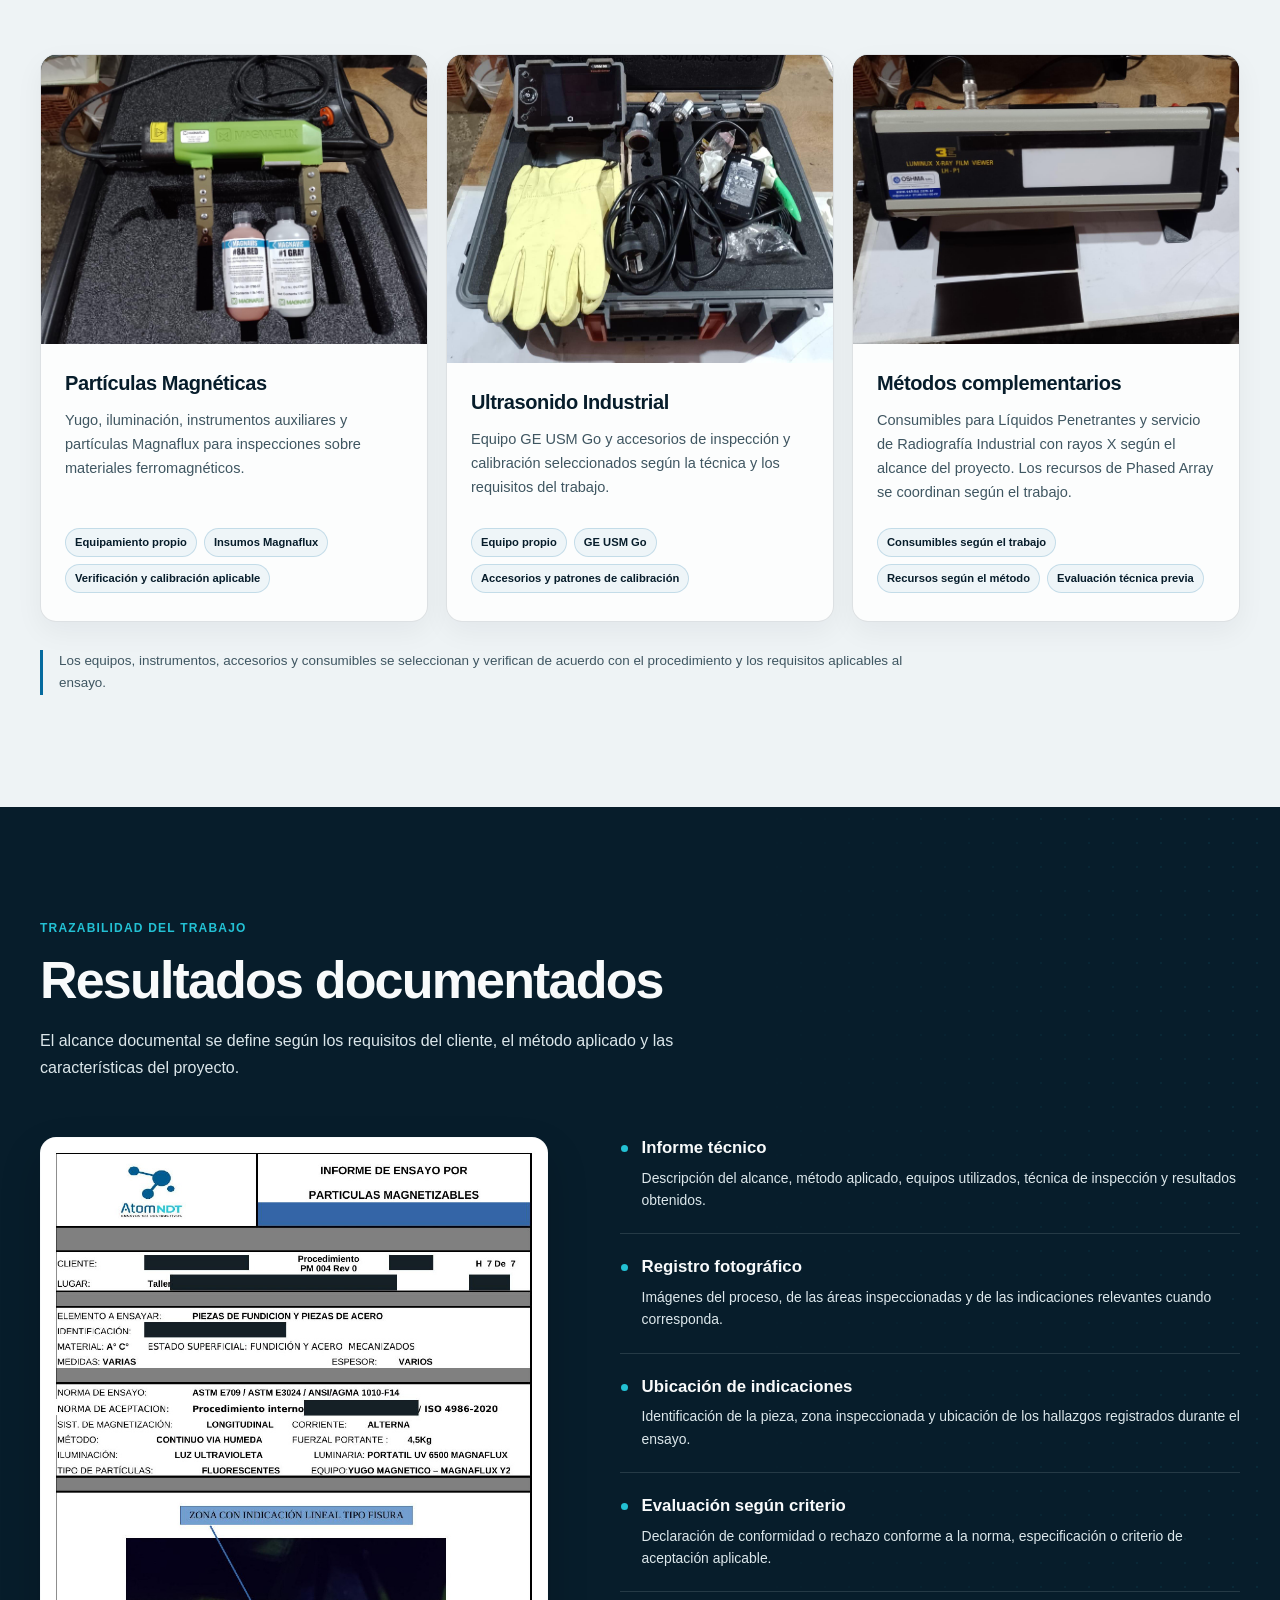
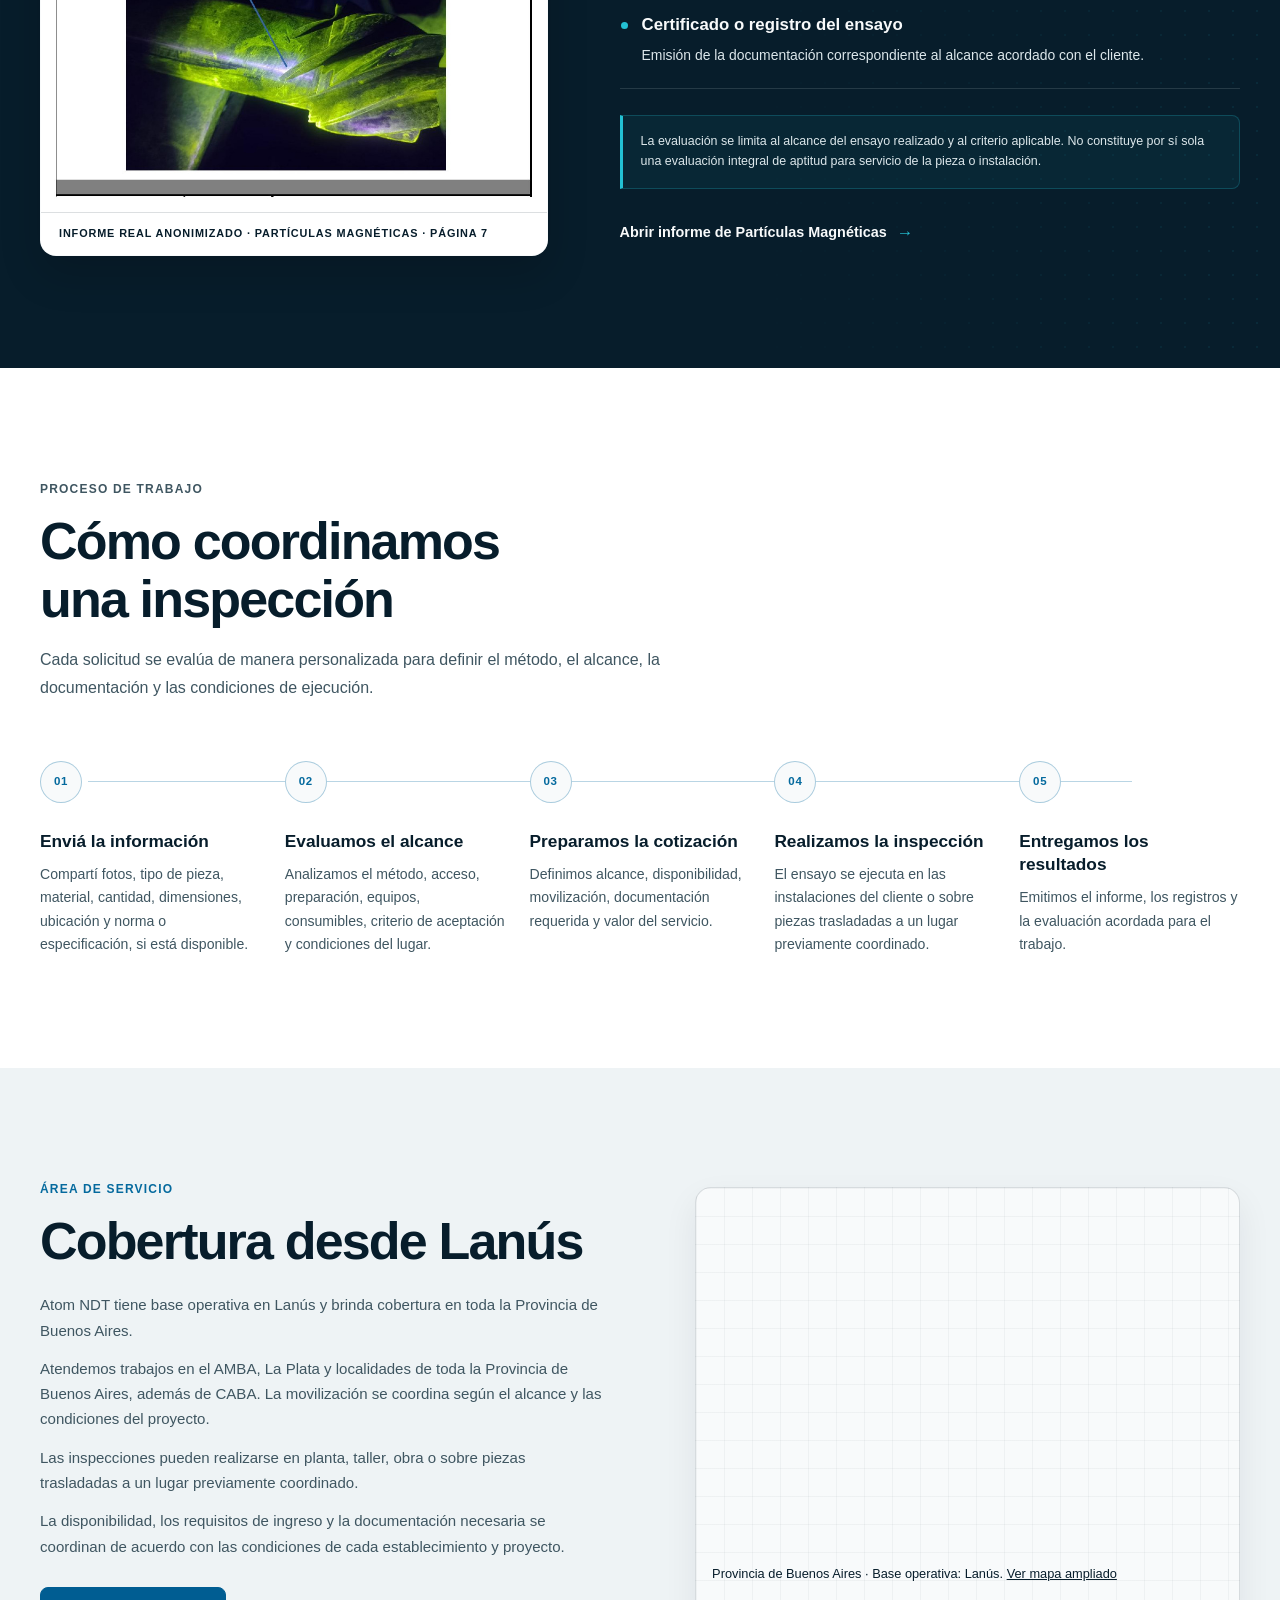
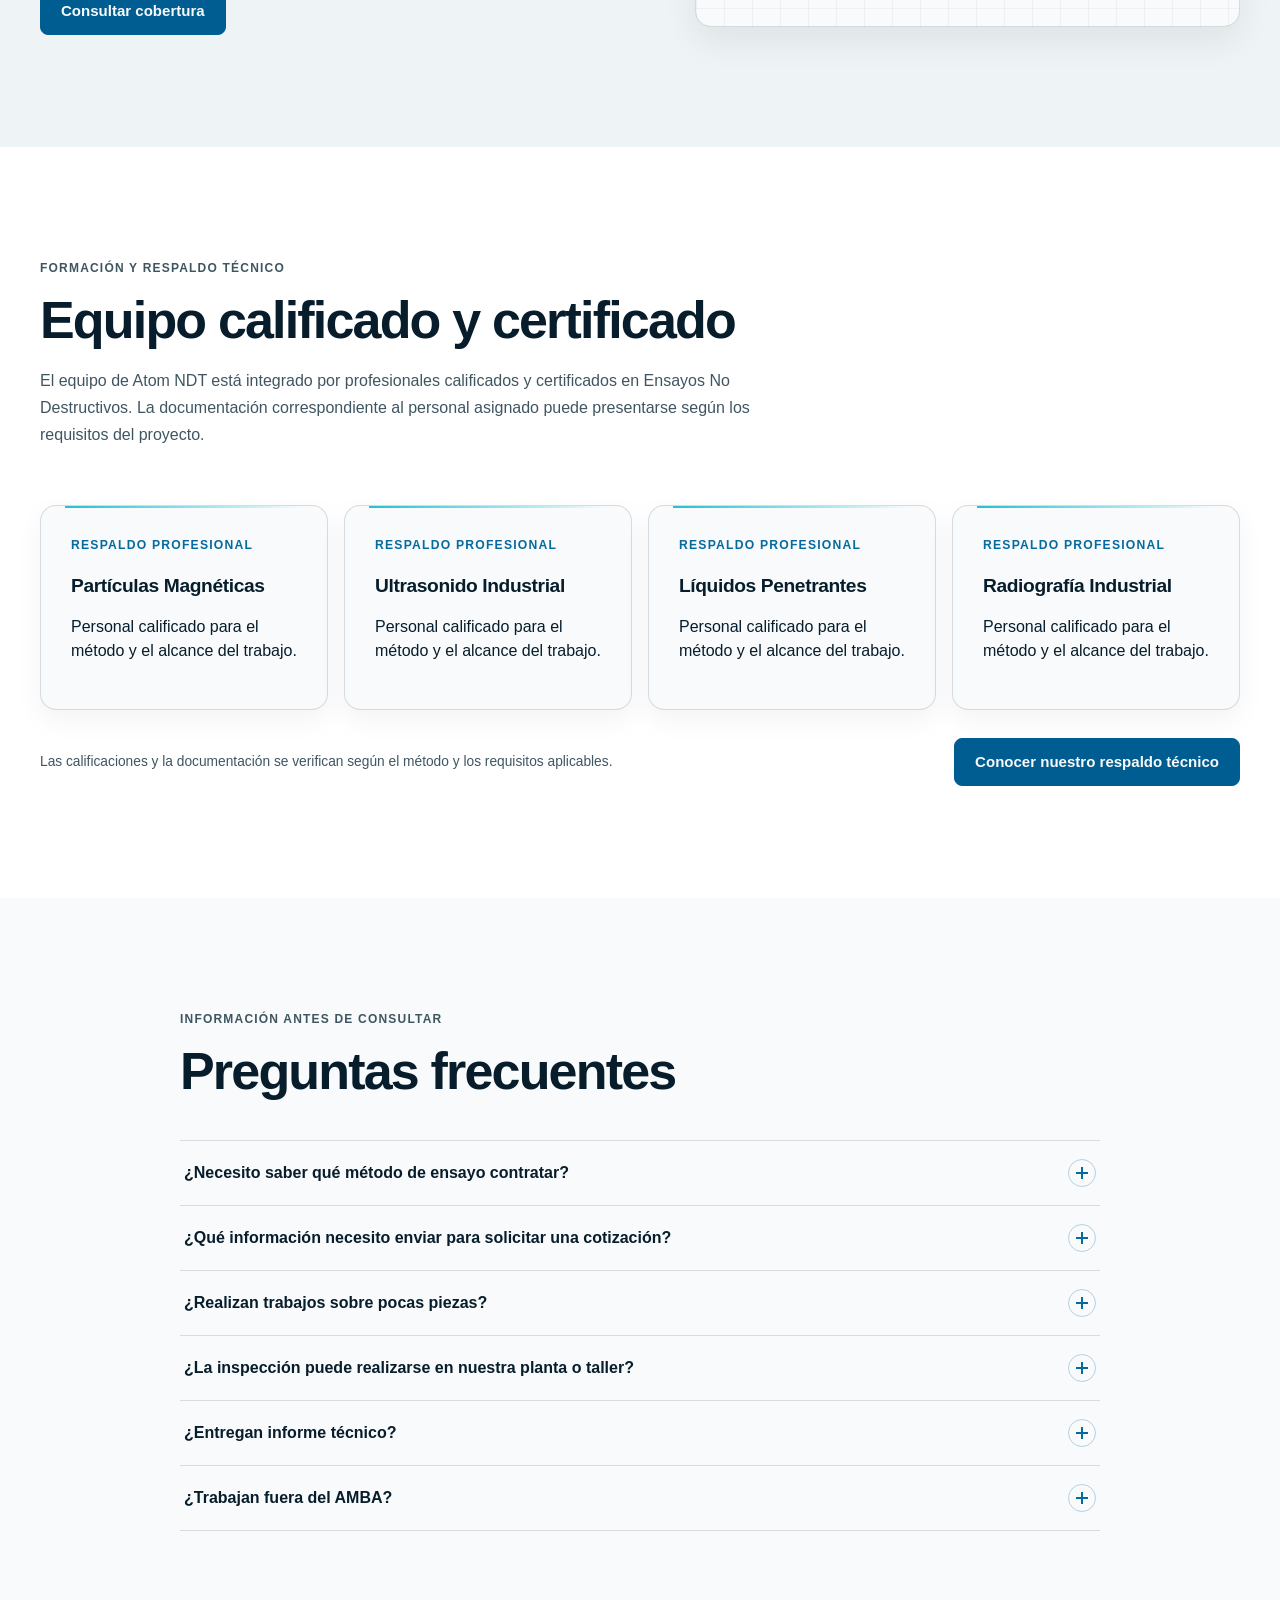
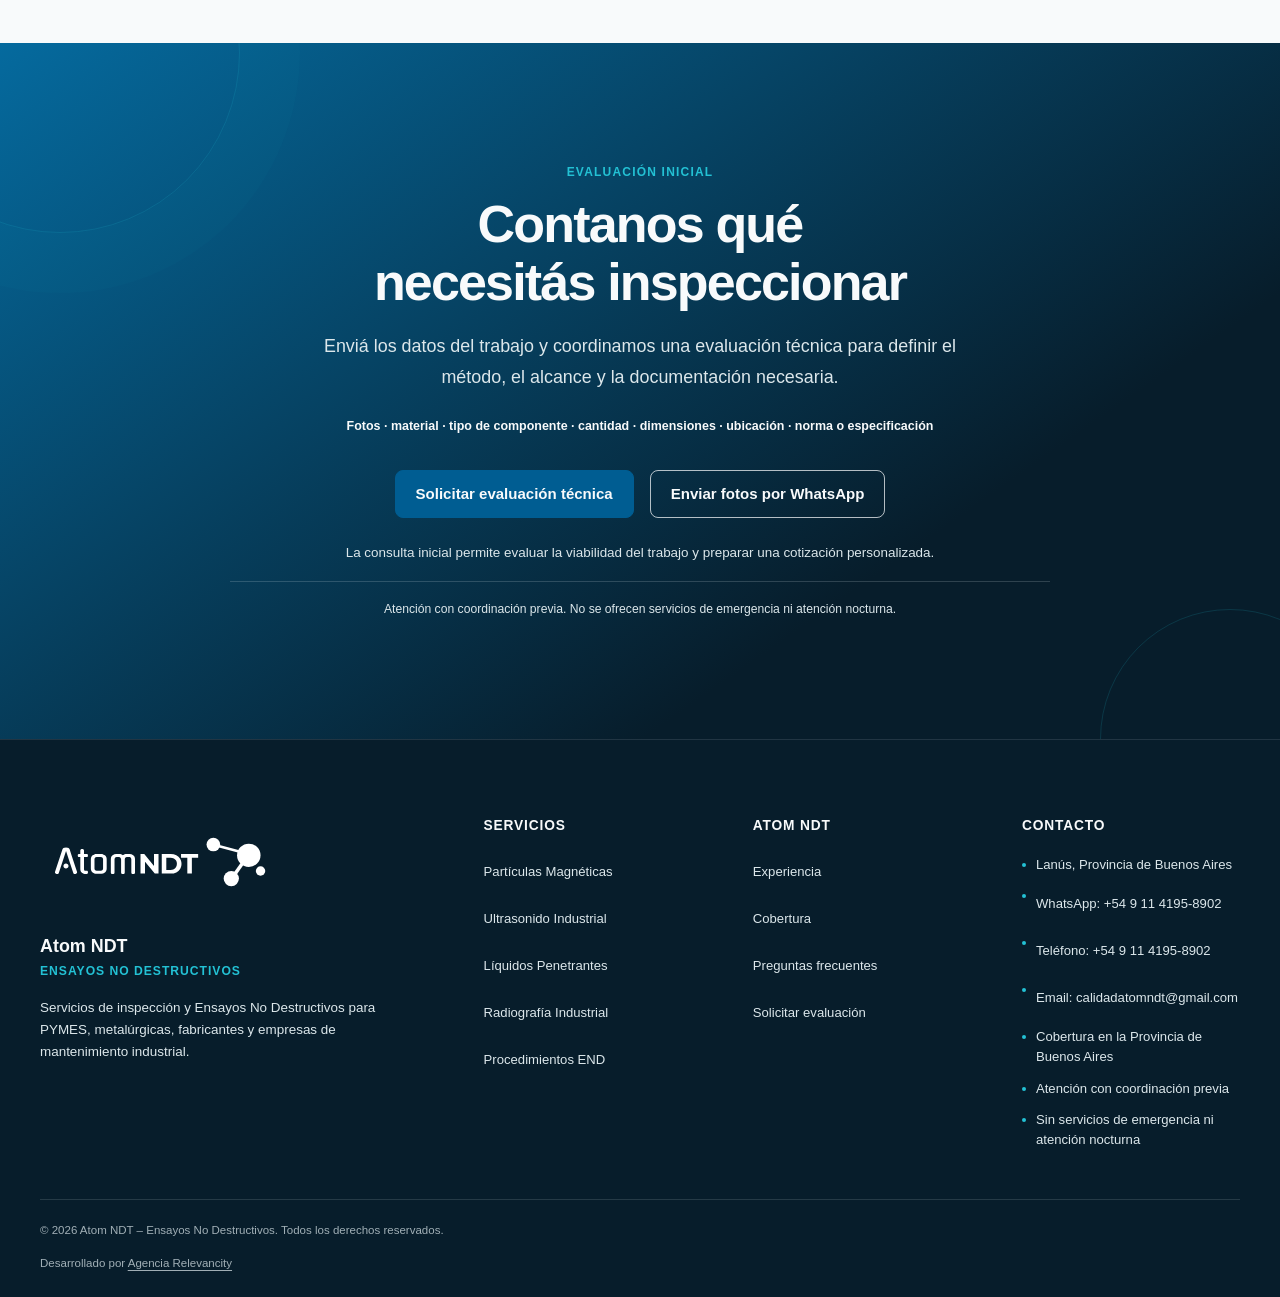
==== commit 537d3c17: "Actualiza email de contacto a calidadatomndt@gmail.com" ====
--- a/index.html
+++ b/index.html
@@ -40,7 +40,7 @@
       "name": "Atom NDT",
       "alternateName": "Atom NDT – Ensayos No Destructivos",
       "url": "https://atomndt.com.ar/",
-      "email": "contacto@atomndt.com.ar",
+      "email": "calidadatomndt@gmail.com",
       "telephone": "+5491141958902",
       "description": "Servicios de Ensayos No Destructivos para empresas industriales.",
       "areaServed": [
@@ -622,7 +622,7 @@
           <li>Lanús, Provincia de Buenos Aires</li>
           <li>WhatsApp: <a href="https://wa.me/5491141958902?text=Hola%2C%20quisiera%20solicitar%20una%20evaluaci%C3%B3n%20t%C3%A9cnica%20para%20un%20trabajo%20de%20Ensayos%20No%20Destructivos." target="_blank" rel="noopener noreferrer">+54 9 11 4195-8902</a></li>
           <li>Teléfono: <a href="tel:+5491141958902">+54 9 11 4195-8902</a></li>
-          <li>Email: <a href="mailto:contacto@atomndt.com.ar">contacto@atomndt.com.ar</a></li>
+          <li>Email: <a href="mailto:calidadatomndt@gmail.com">calidadatomndt@gmail.com</a></li>
           <li>Cobertura en la Provincia de Buenos Aires</li>
           <li>Atención con coordinación previa</li>
           <li>Sin servicios de emergencia ni atención nocturna</li>
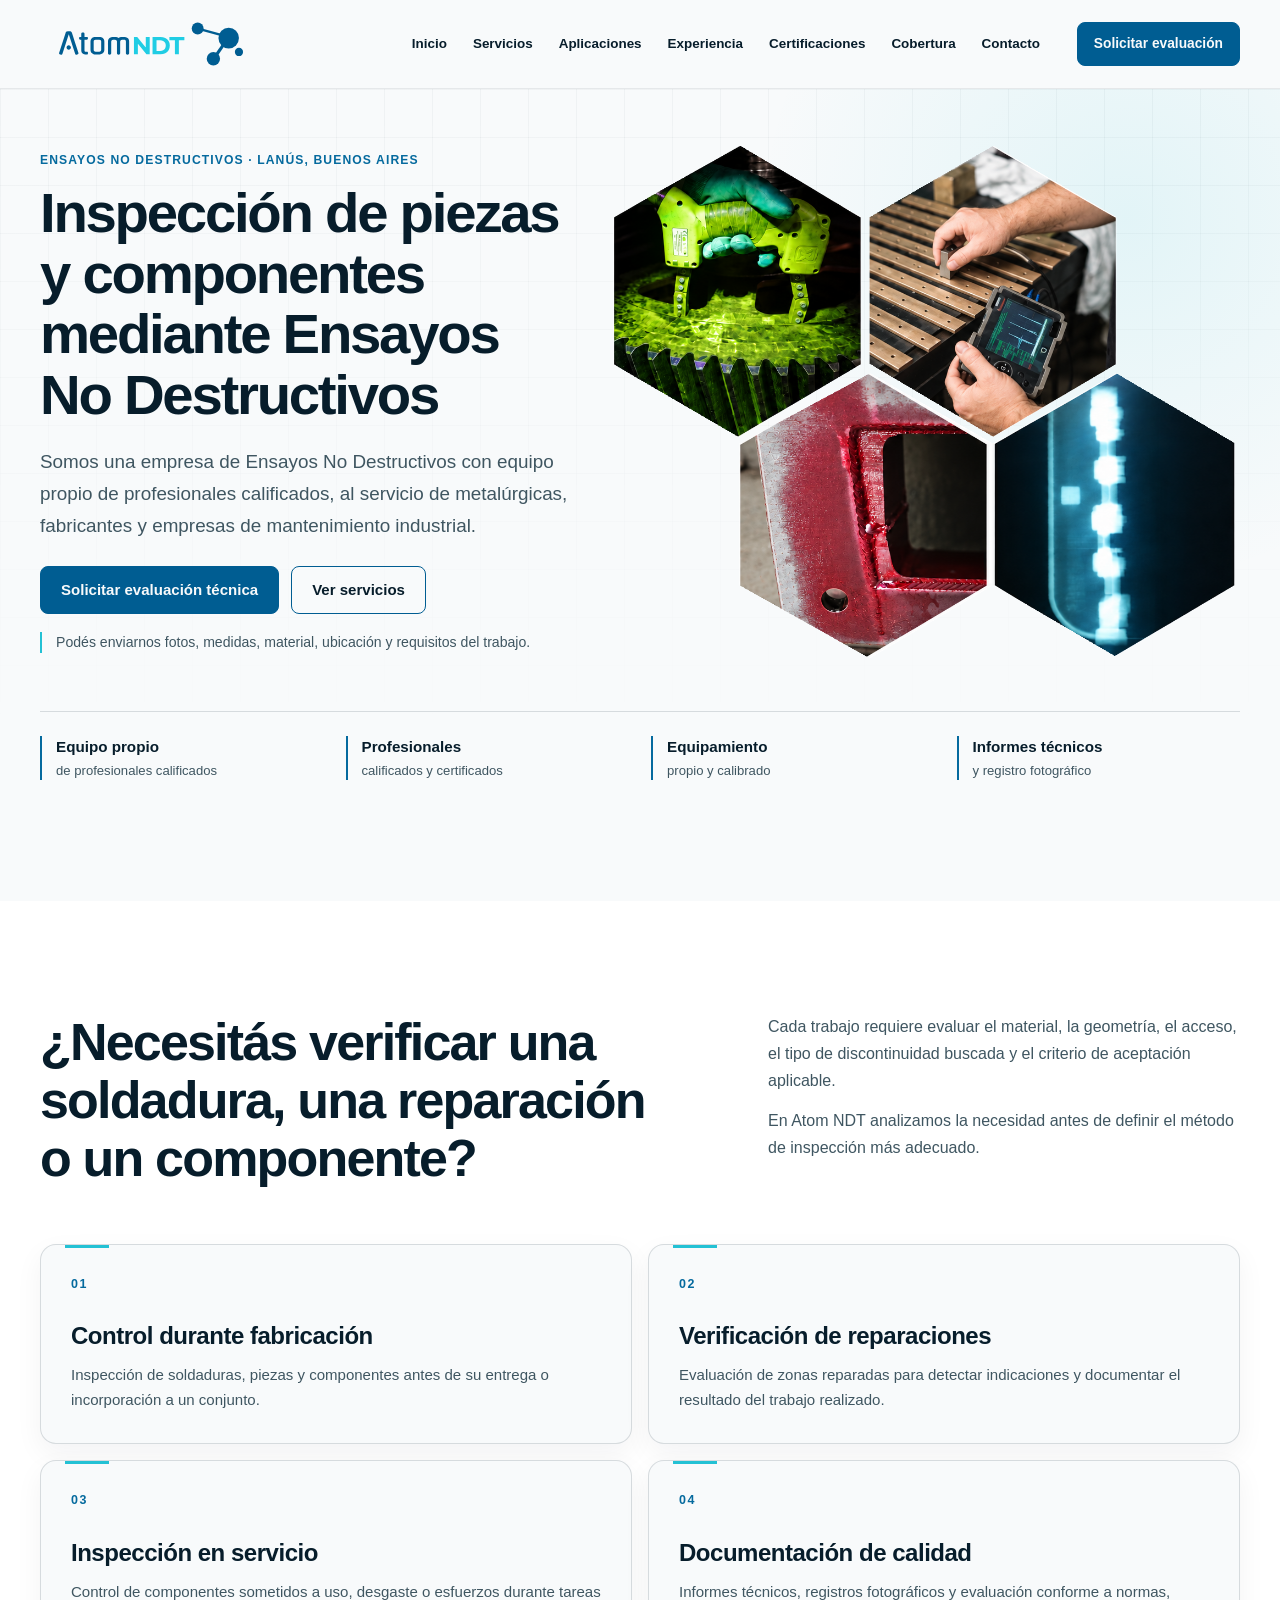
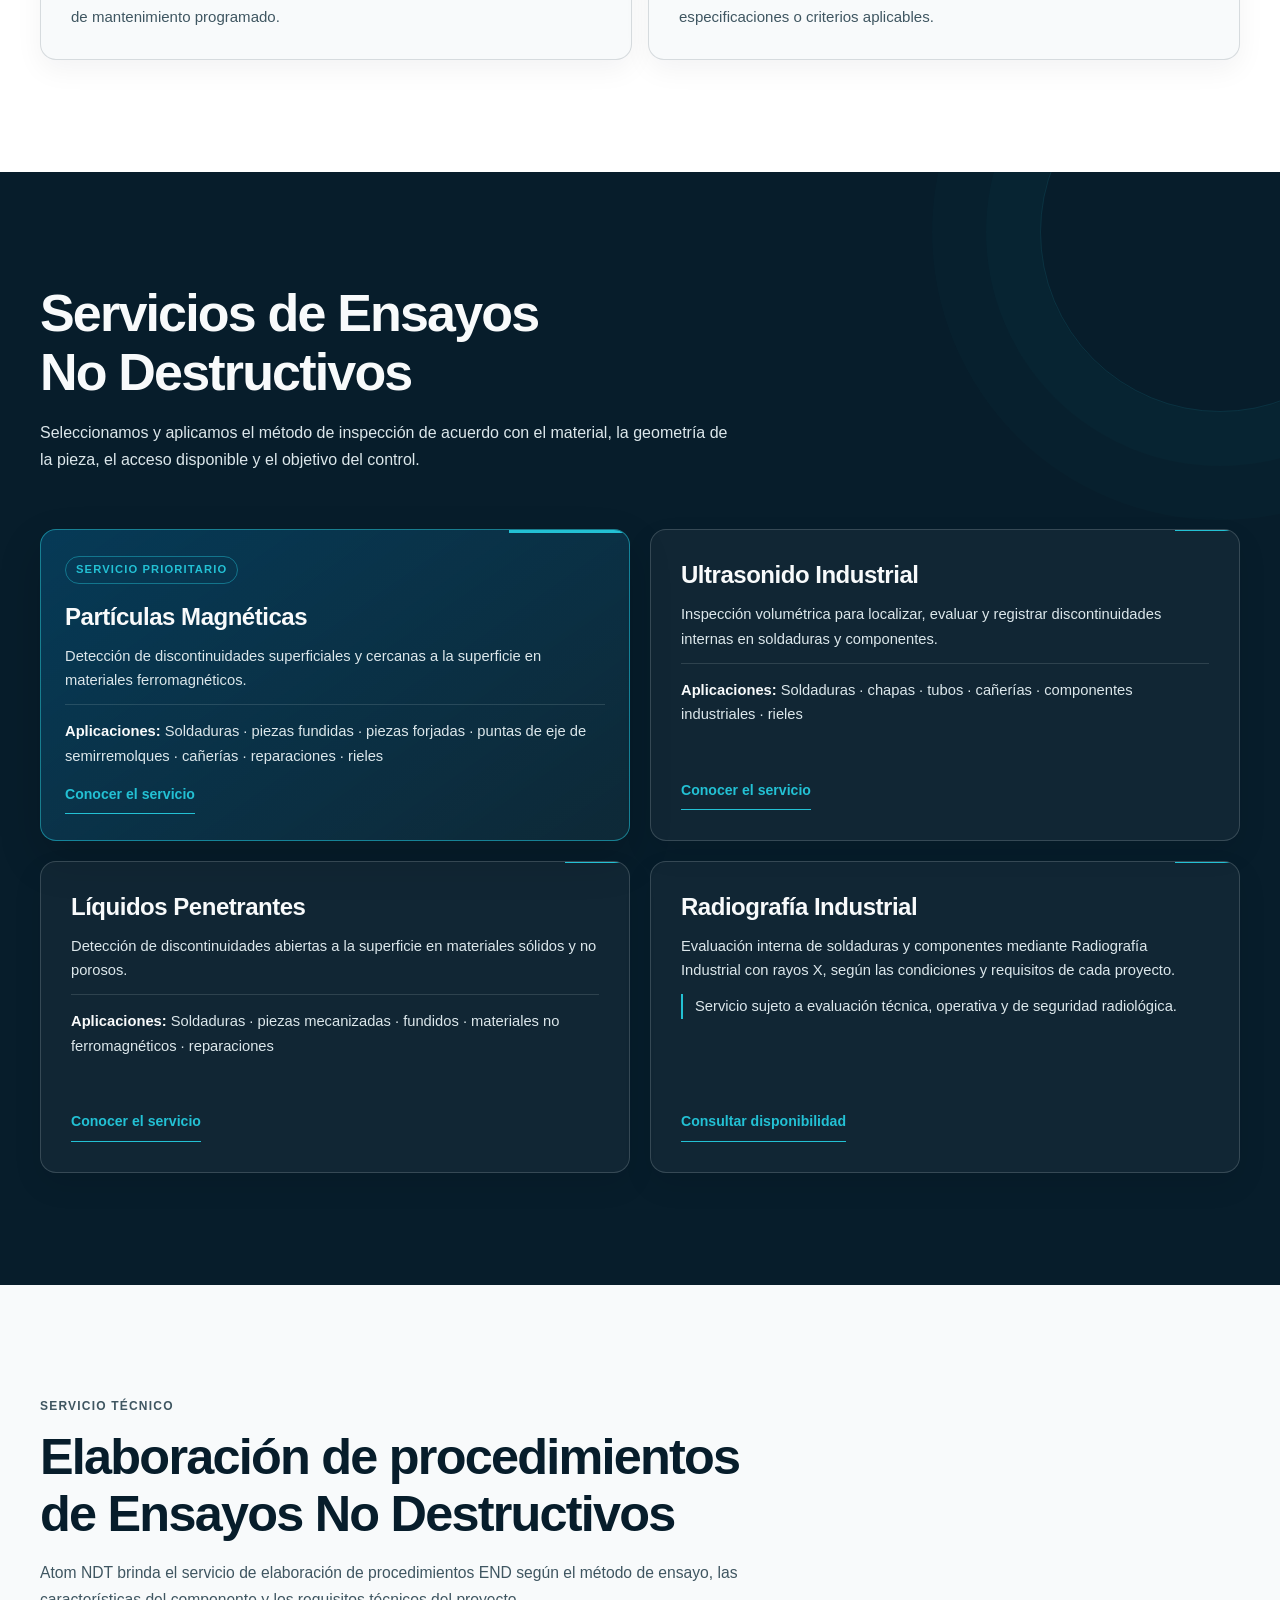
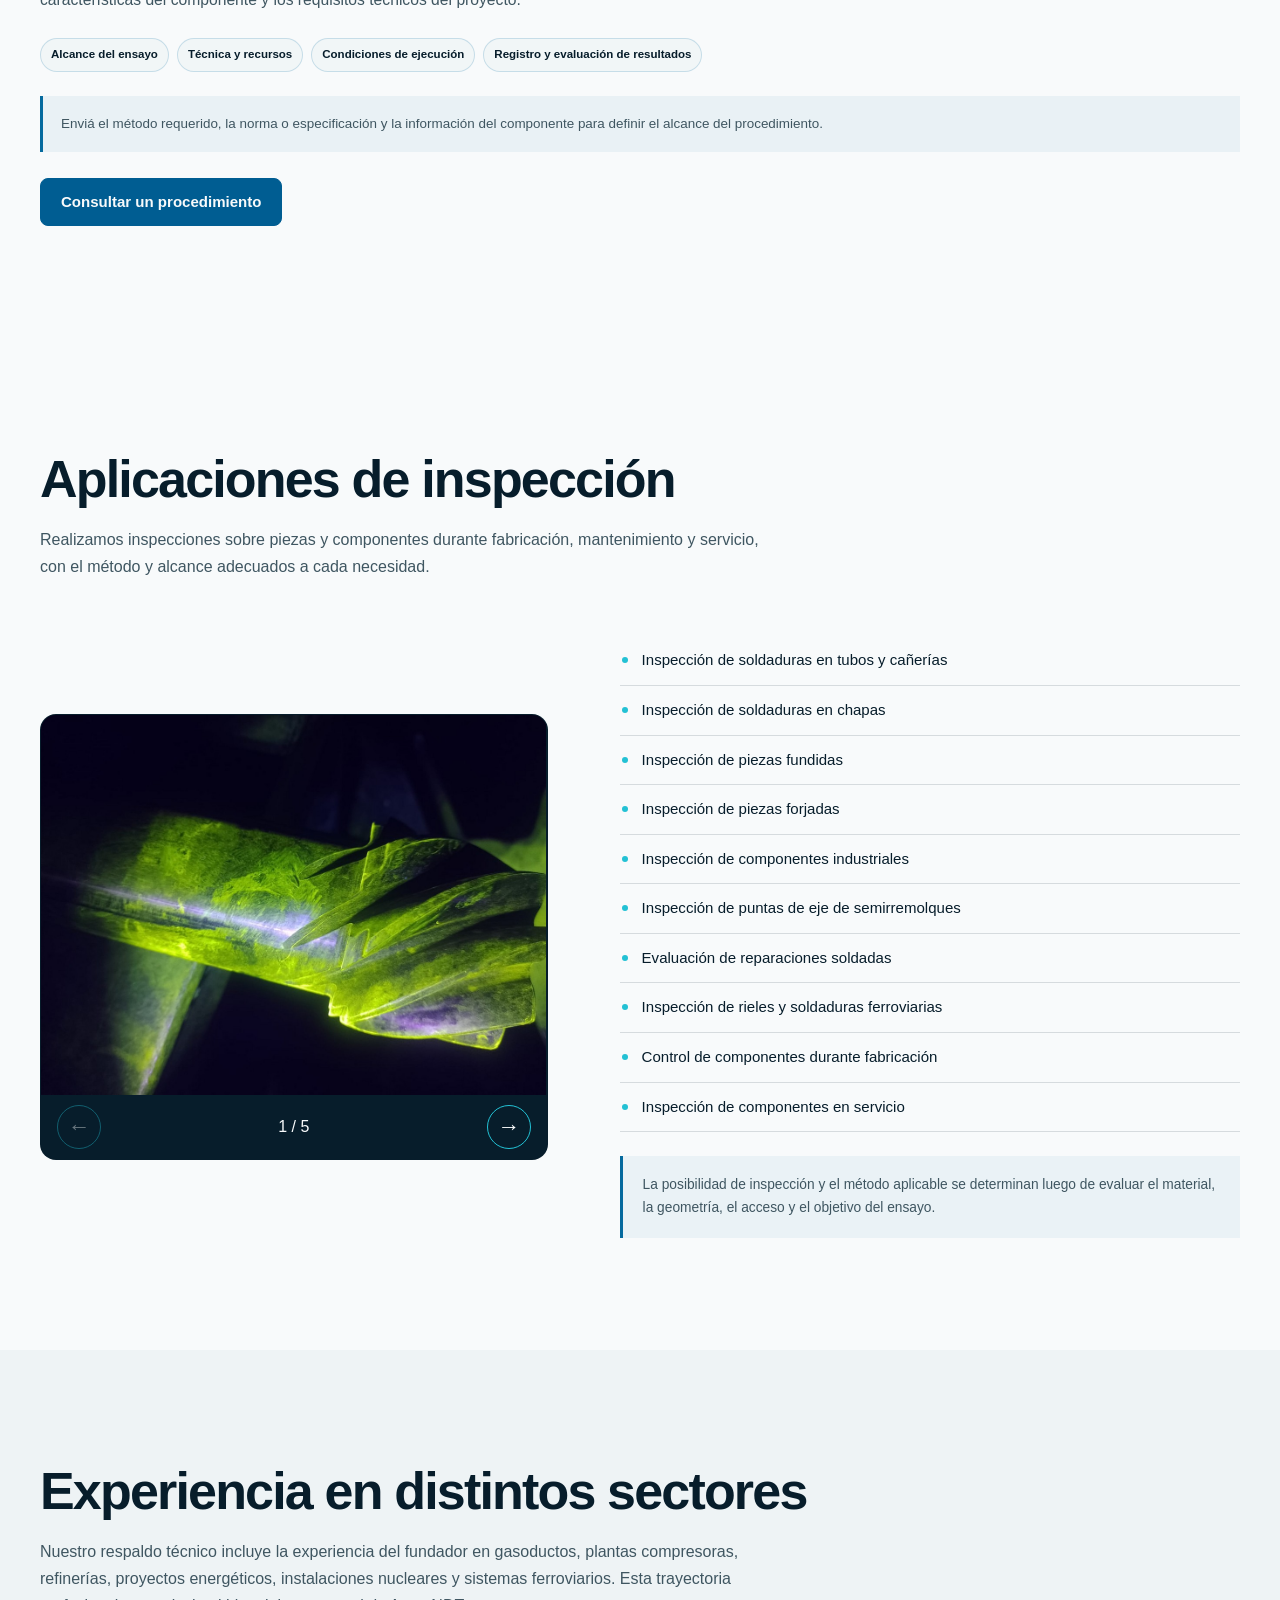
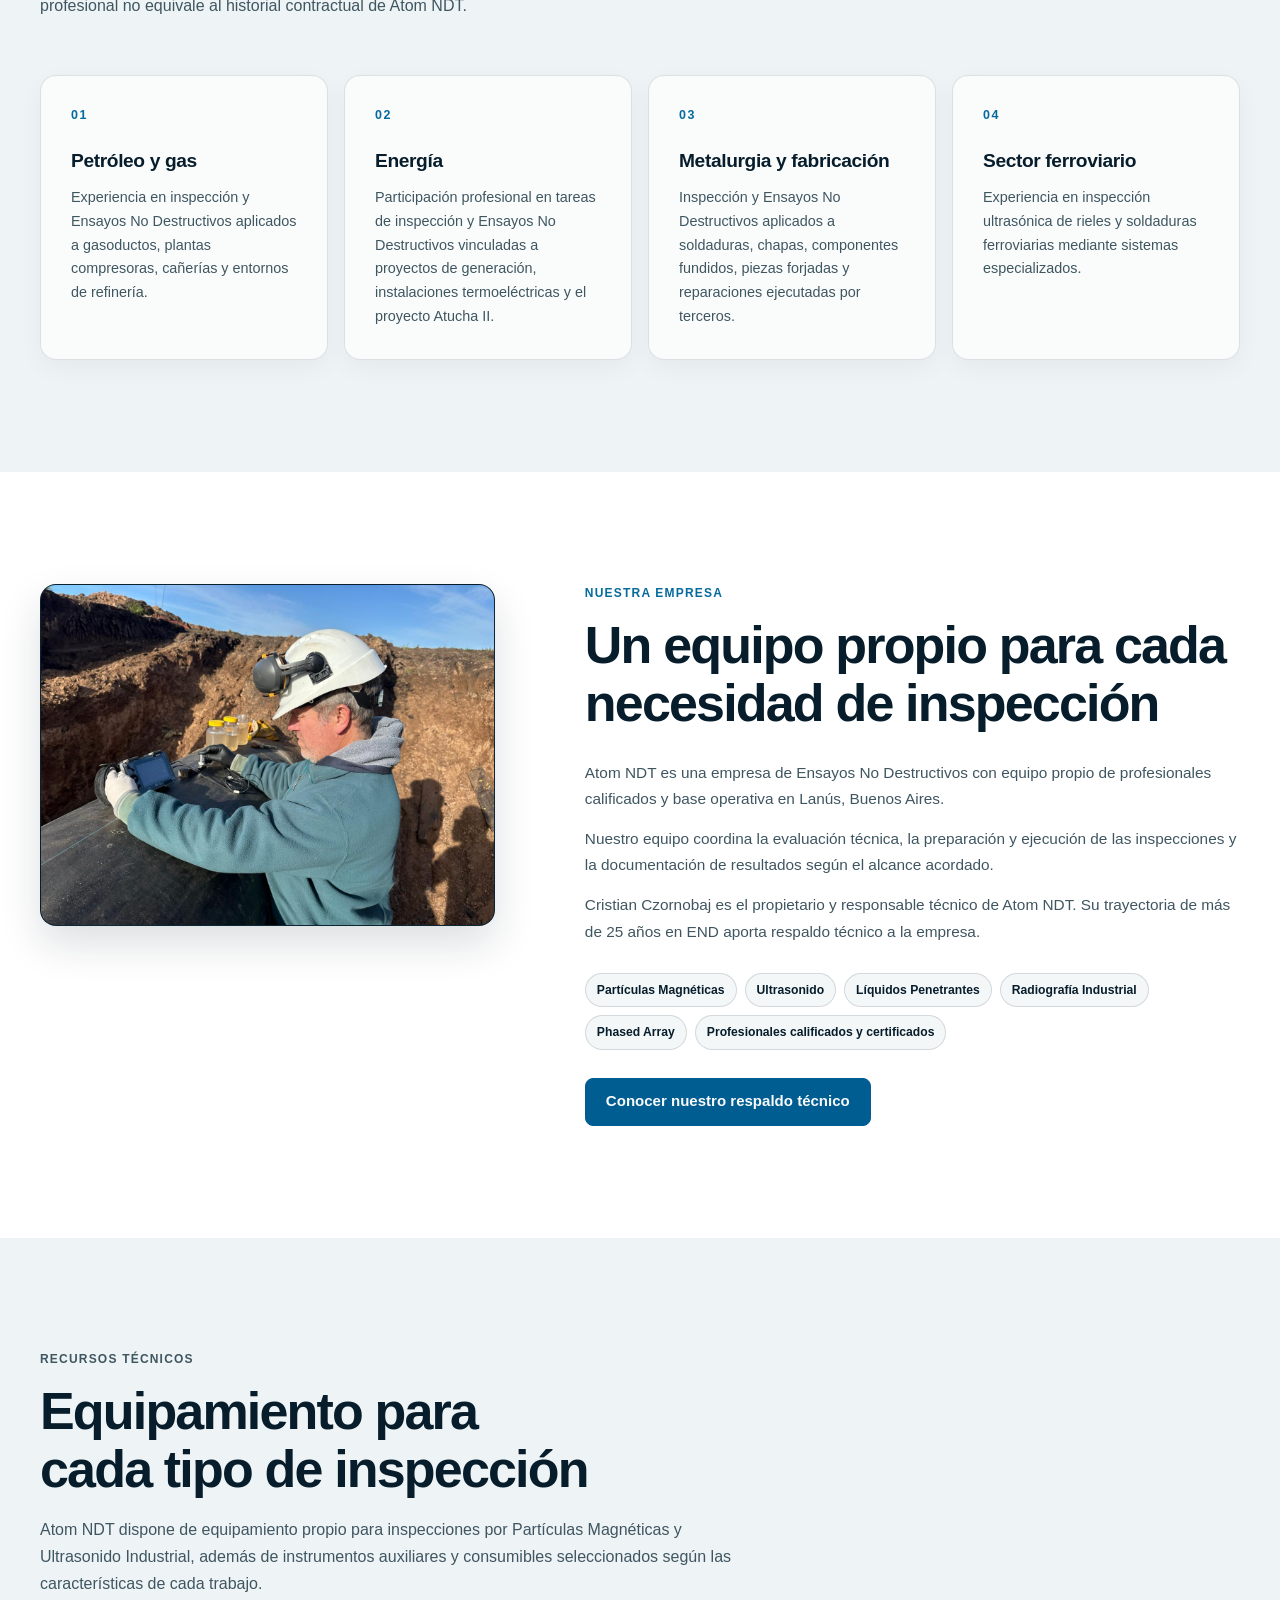
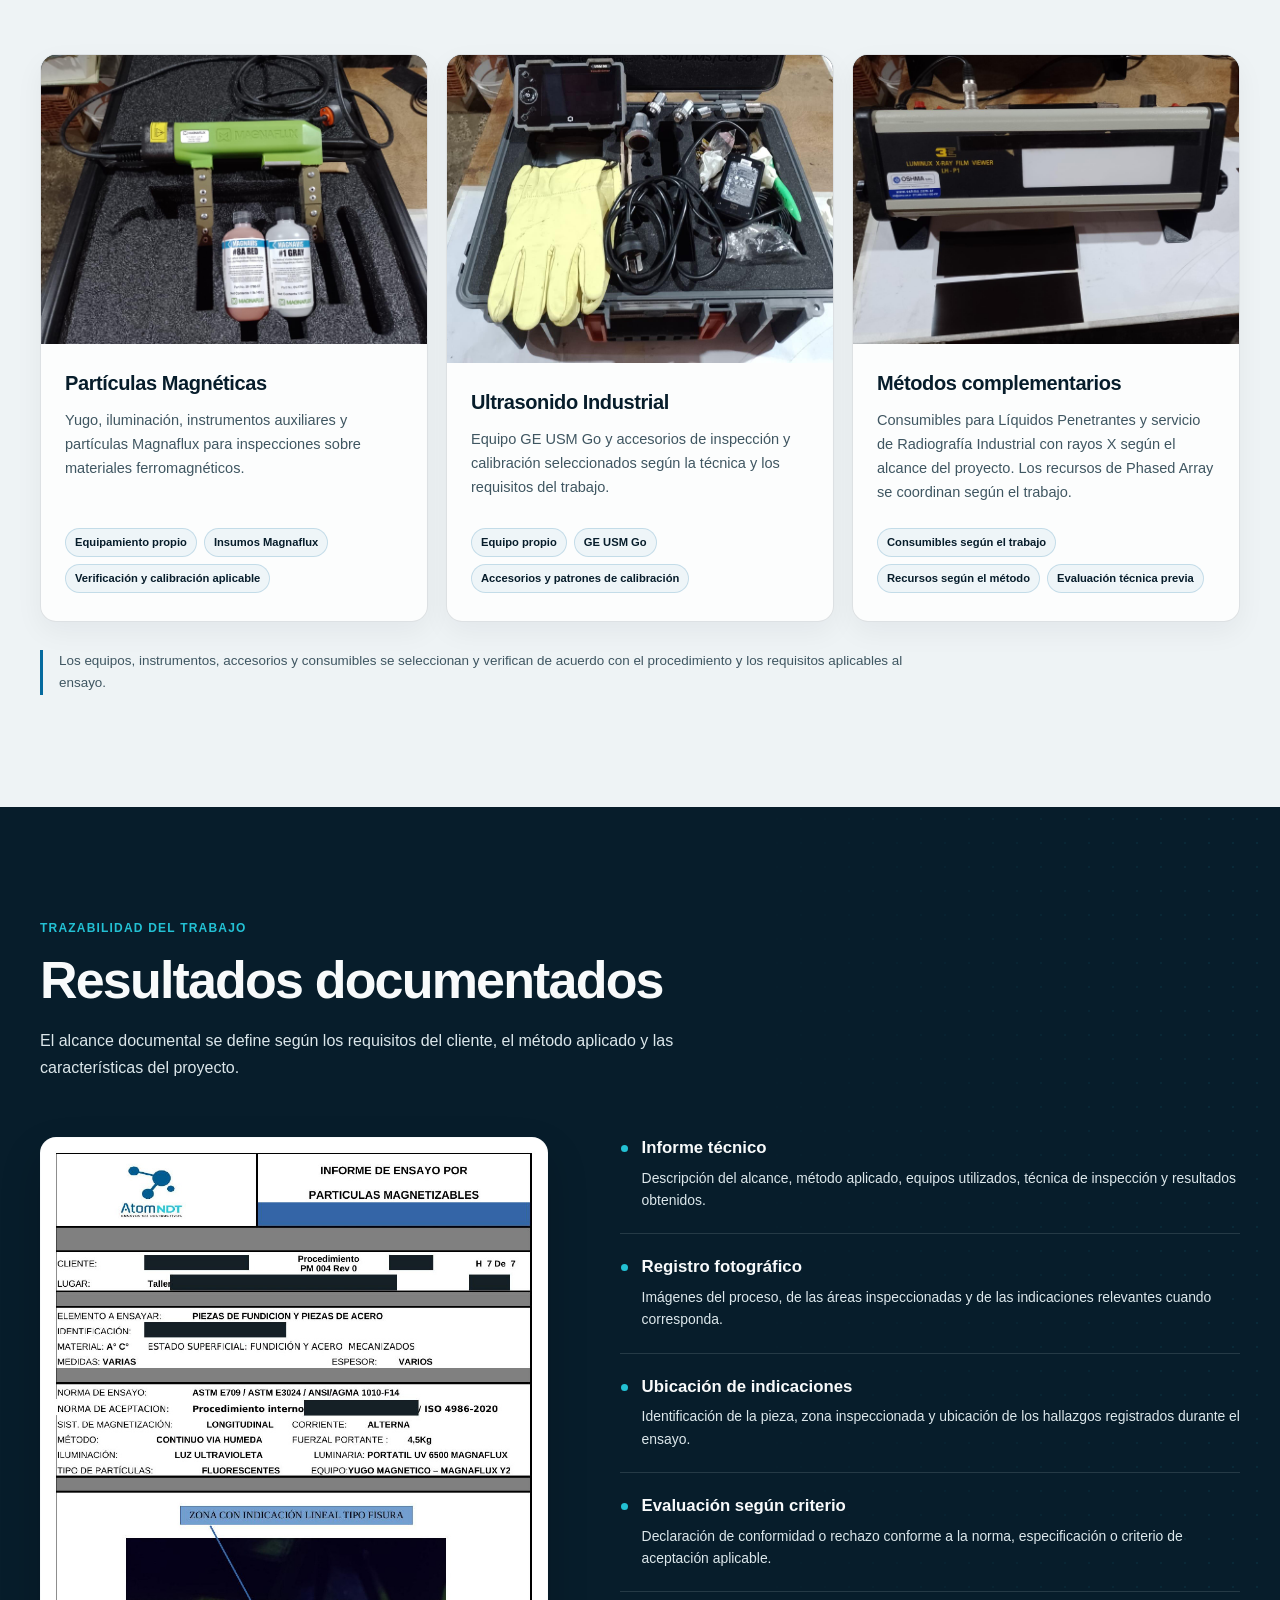
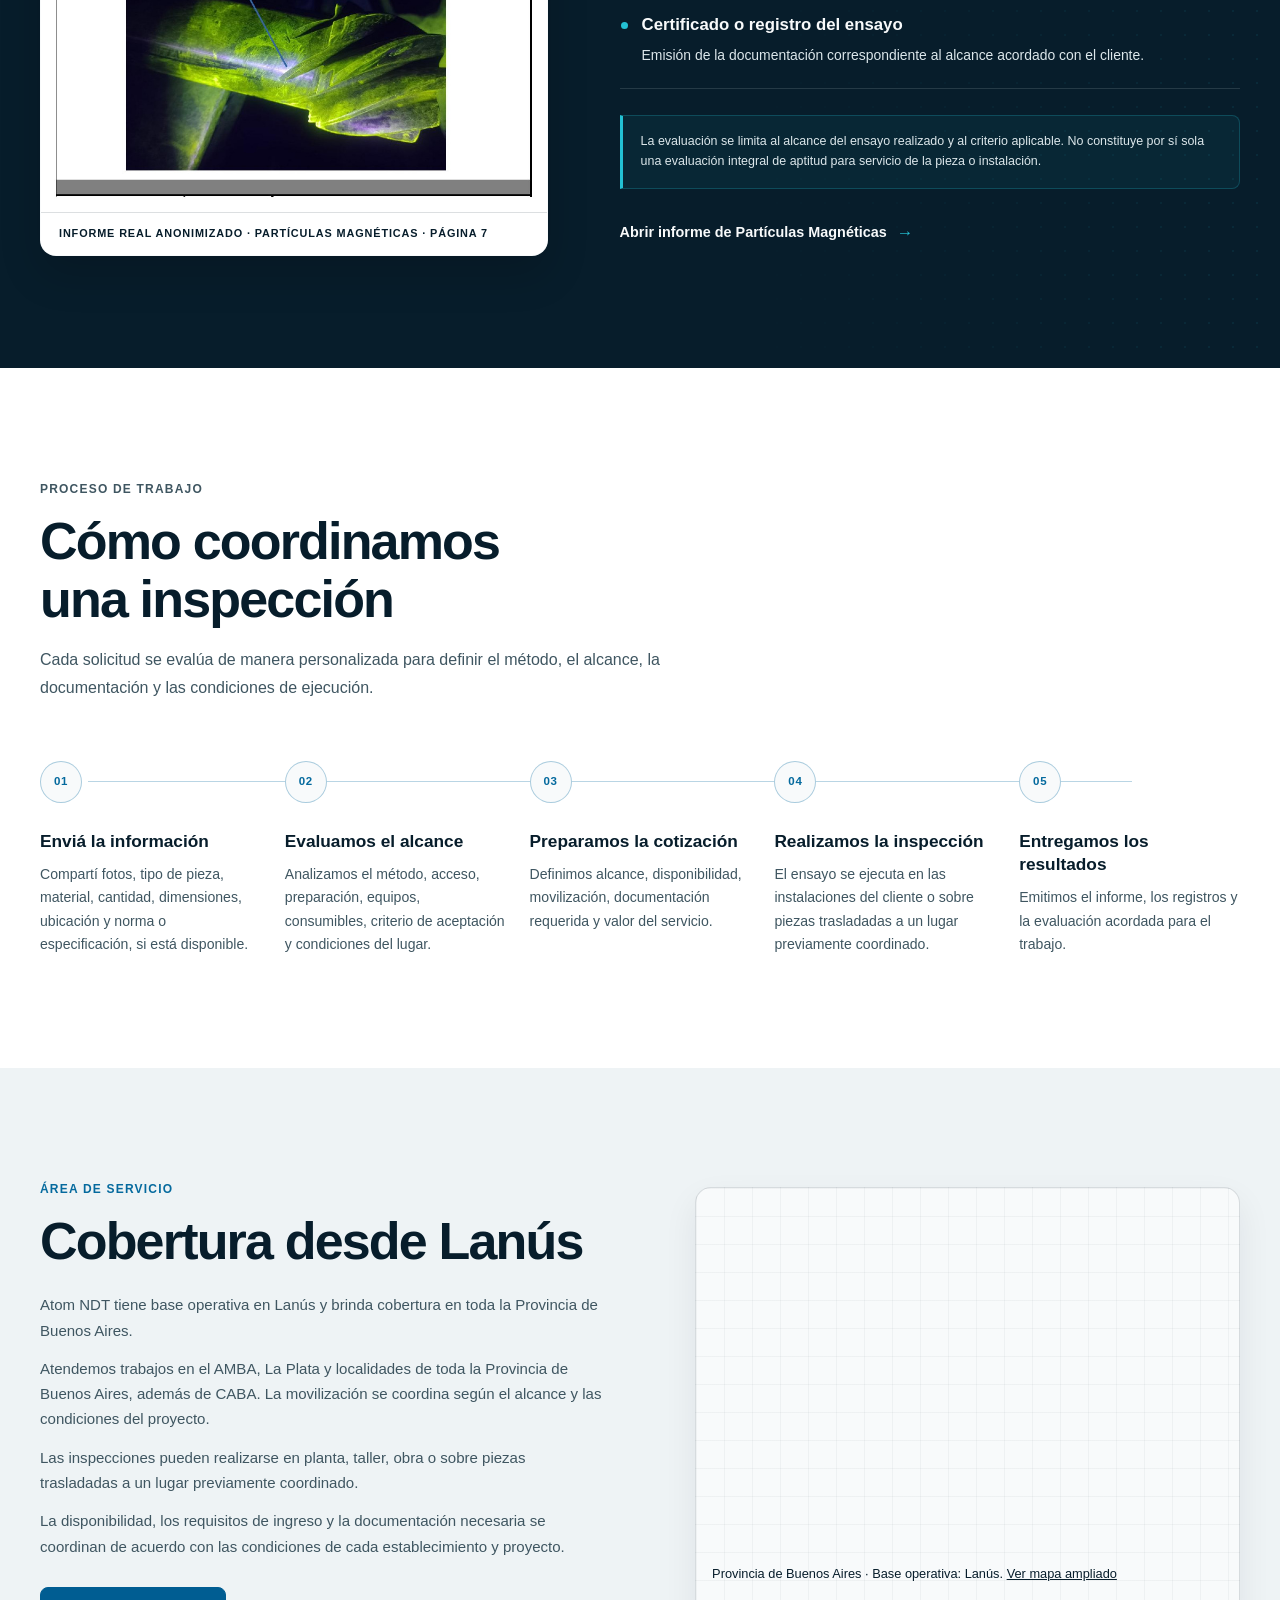
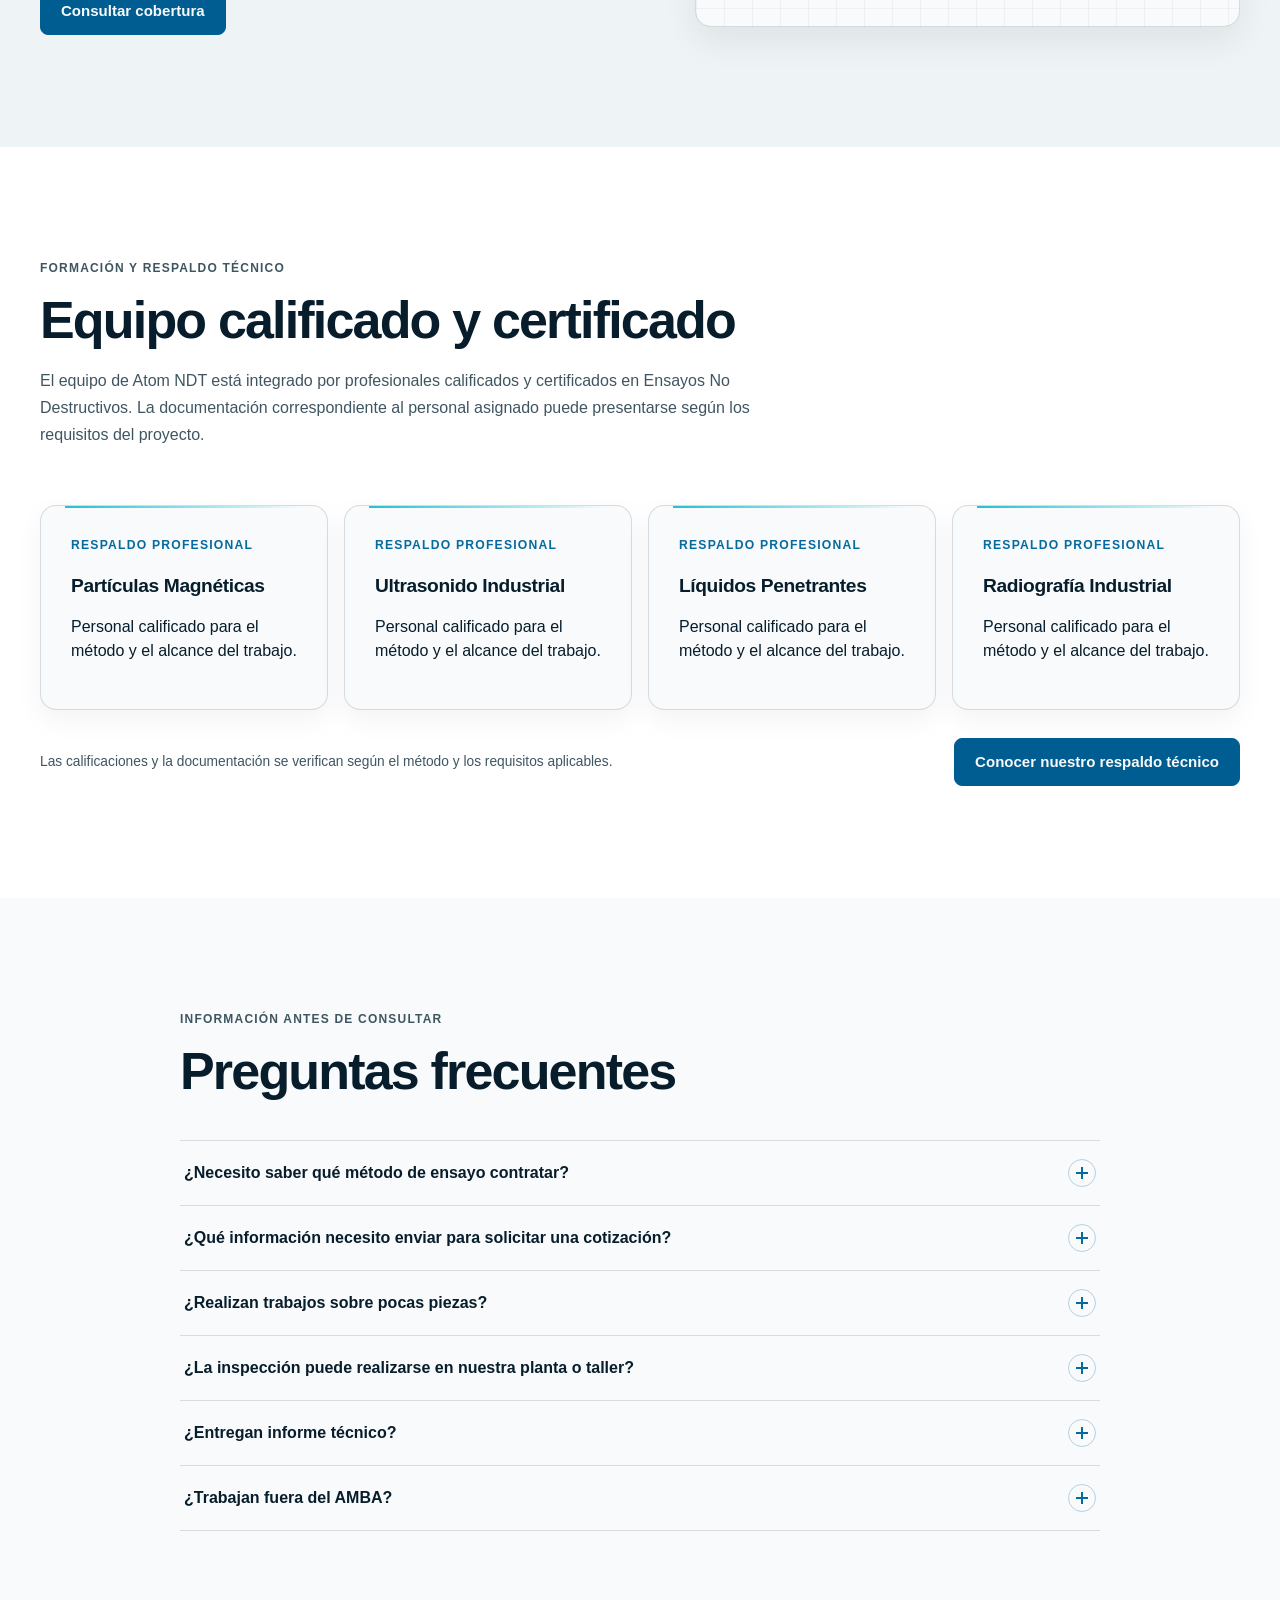
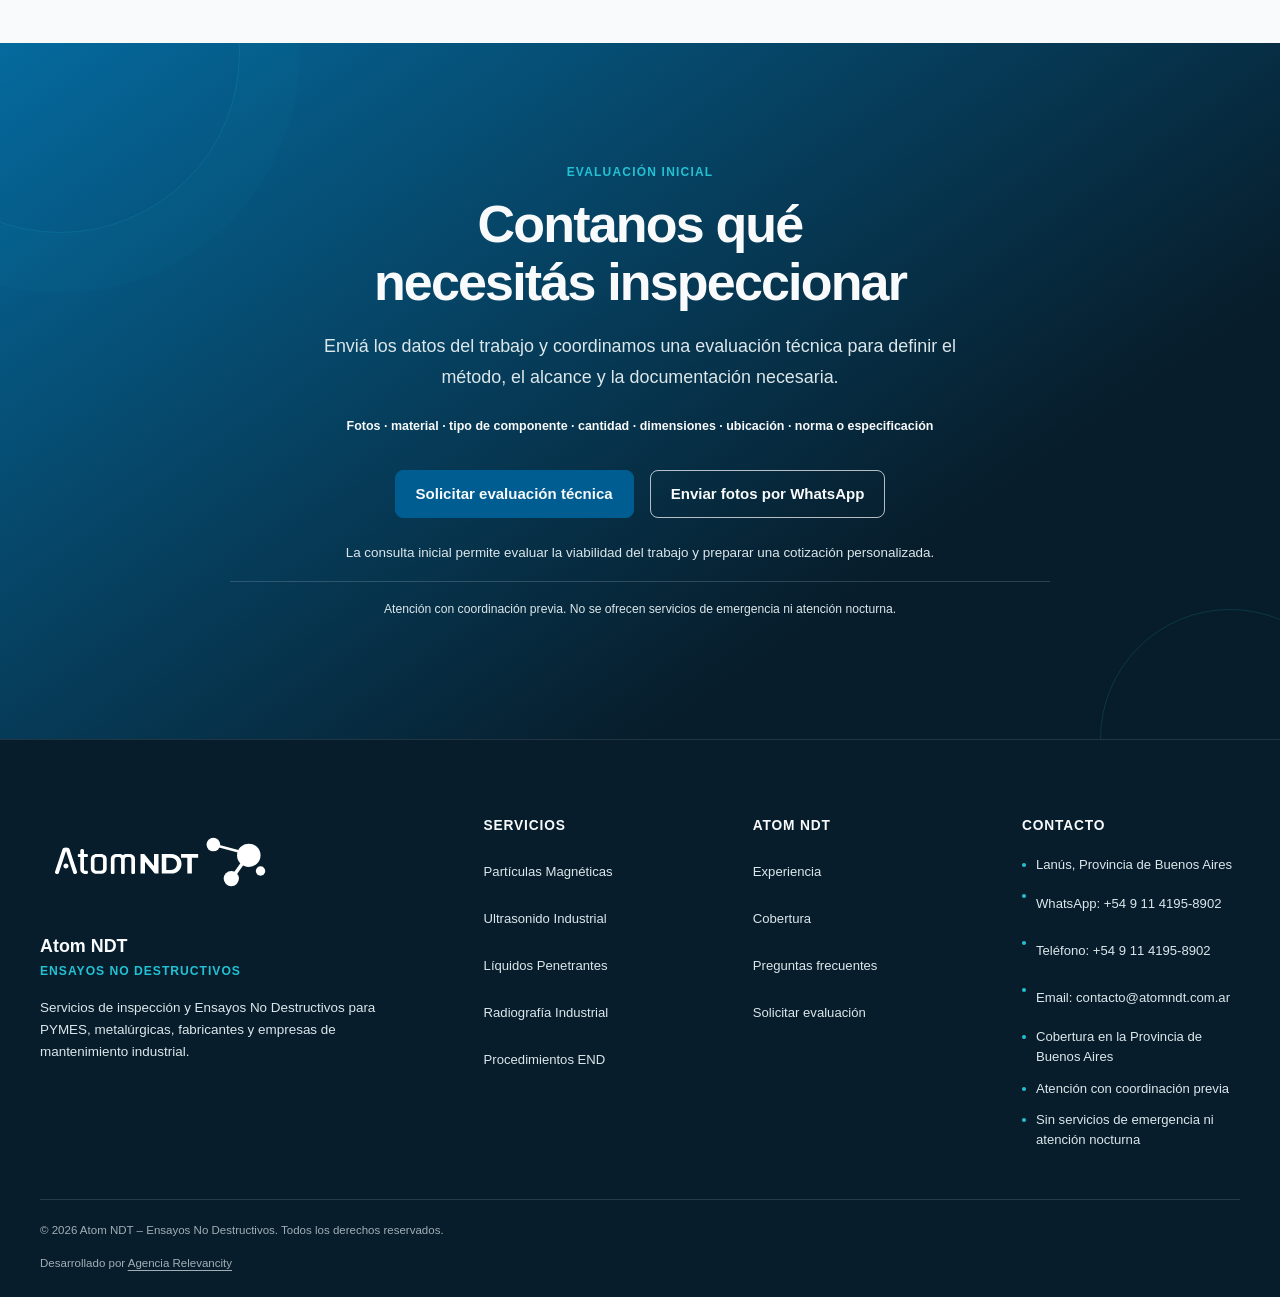
==== commit a59d660d: "Restablece contacto oficial contacto@atomndt.com.ar" ====
--- a/index.html
+++ b/index.html
@@ -40,7 +40,7 @@
       "name": "Atom NDT",
       "alternateName": "Atom NDT – Ensayos No Destructivos",
       "url": "https://atomndt.com.ar/",
-      "email": "calidadatomndt@gmail.com",
+      "email": "contacto@atomndt.com.ar",
       "telephone": "+5491141958902",
       "description": "Servicios de Ensayos No Destructivos para empresas industriales.",
       "areaServed": [
@@ -622,7 +622,7 @@
           <li>Lanús, Provincia de Buenos Aires</li>
           <li>WhatsApp: <a href="https://wa.me/5491141958902?text=Hola%2C%20quisiera%20solicitar%20una%20evaluaci%C3%B3n%20t%C3%A9cnica%20para%20un%20trabajo%20de%20Ensayos%20No%20Destructivos." target="_blank" rel="noopener noreferrer">+54 9 11 4195-8902</a></li>
           <li>Teléfono: <a href="tel:+5491141958902">+54 9 11 4195-8902</a></li>
-          <li>Email: <a href="mailto:calidadatomndt@gmail.com">calidadatomndt@gmail.com</a></li>
+          <li>Email: <a href="mailto:contacto@atomndt.com.ar">contacto@atomndt.com.ar</a></li>
           <li>Cobertura en la Provincia de Buenos Aires</li>
           <li>Atención con coordinación previa</li>
           <li>Sin servicios de emergencia ni atención nocturna</li>
